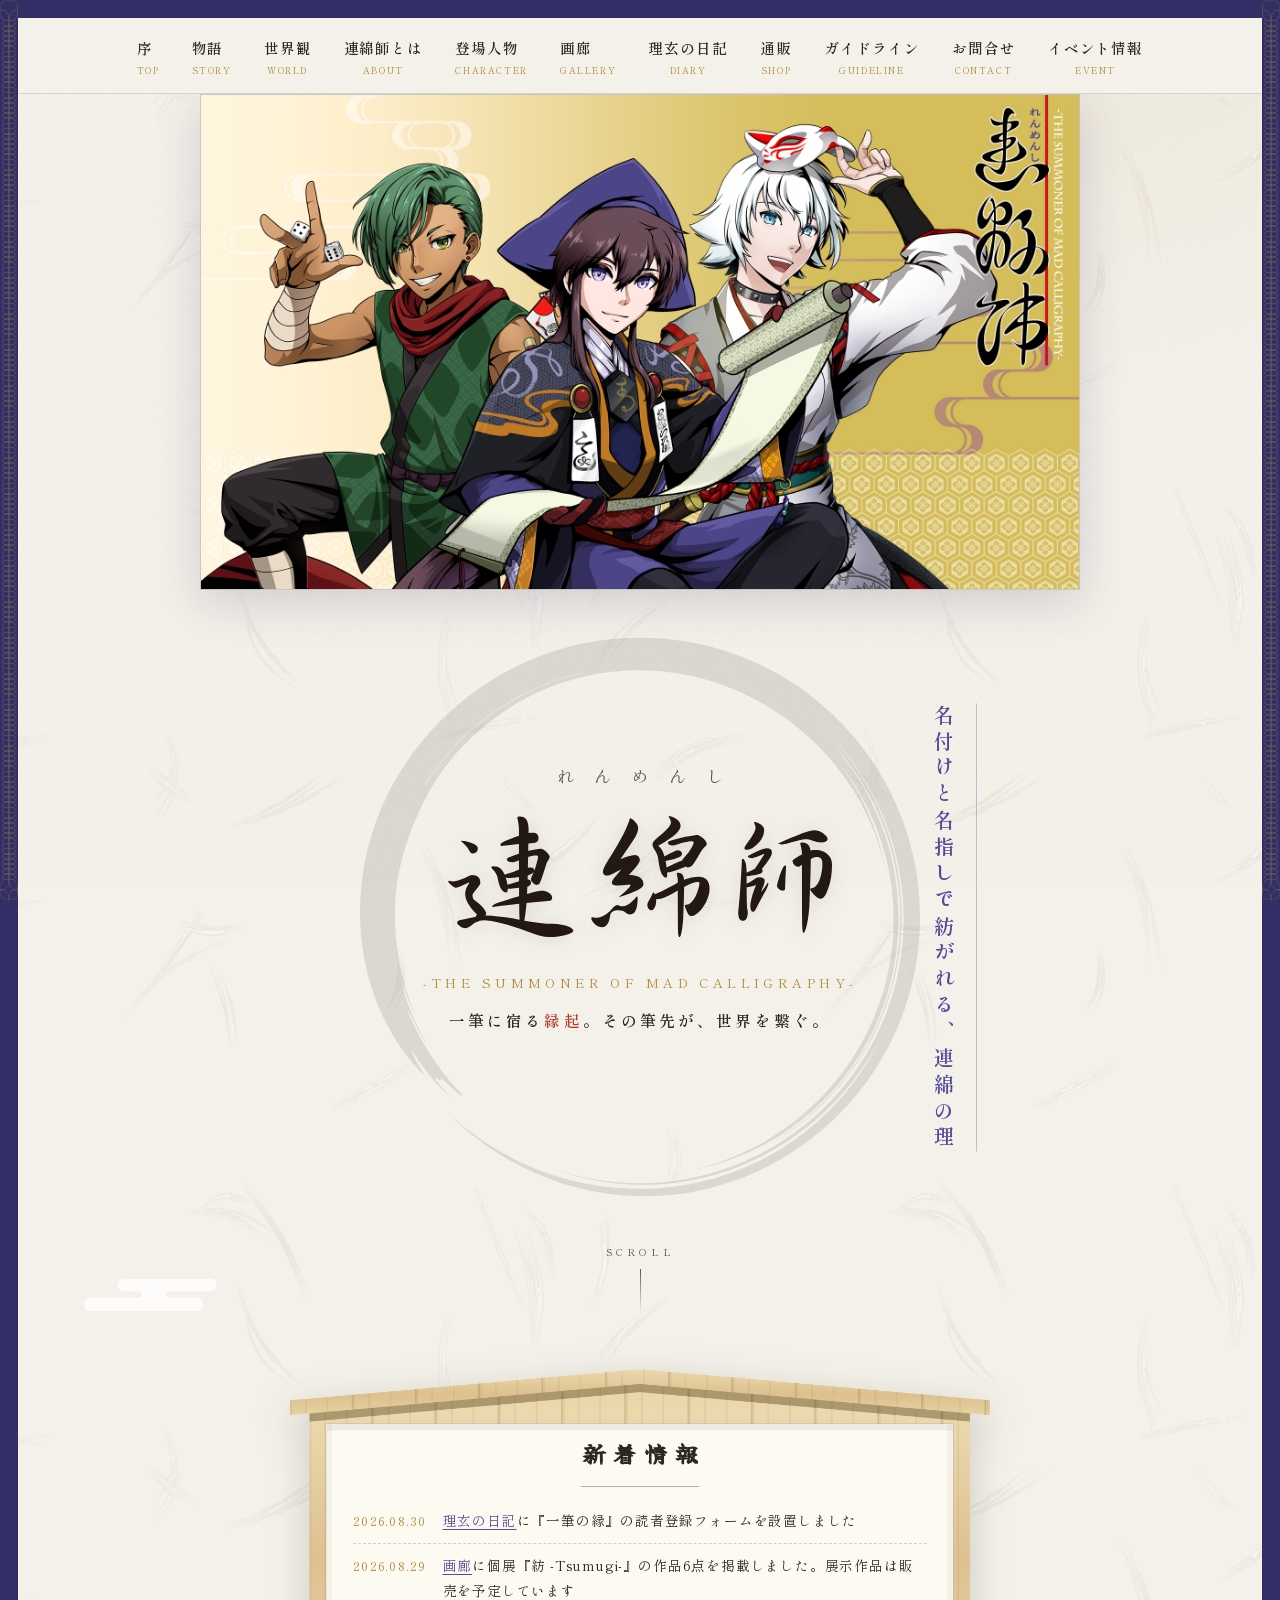
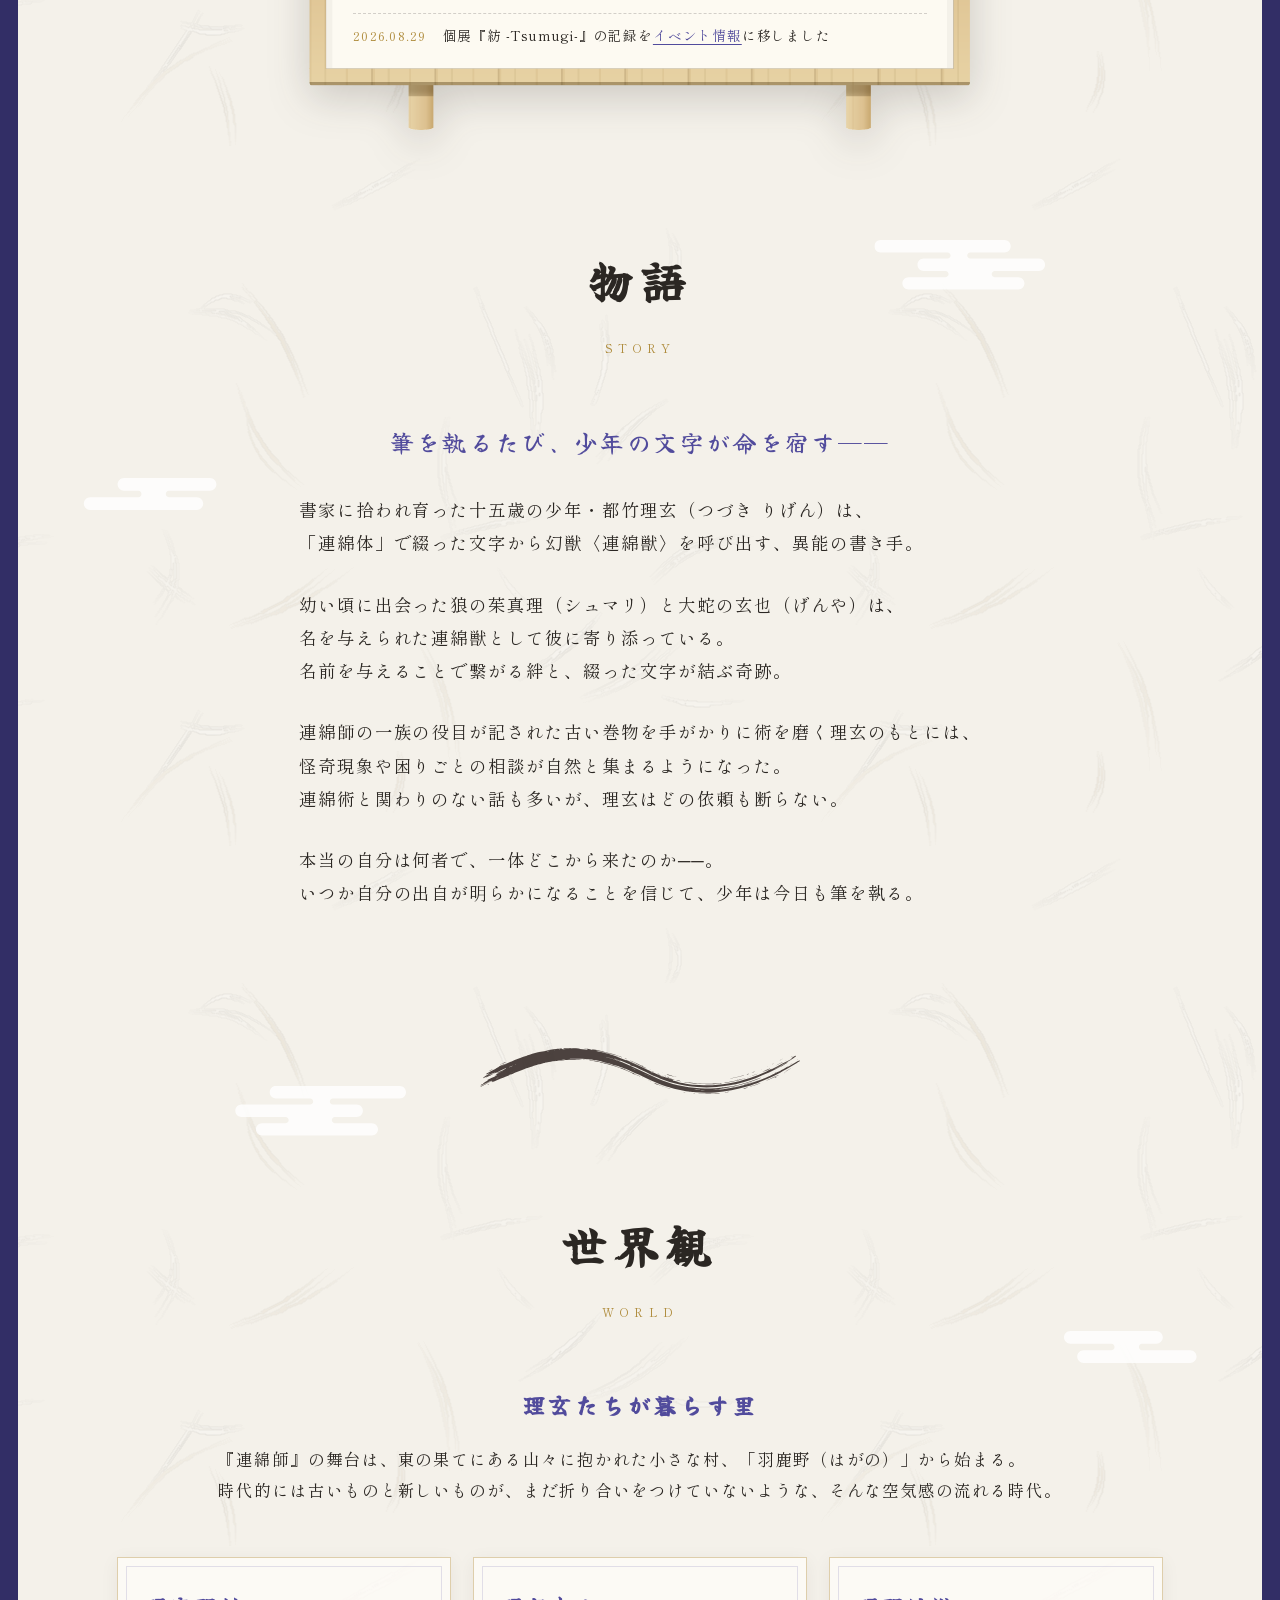
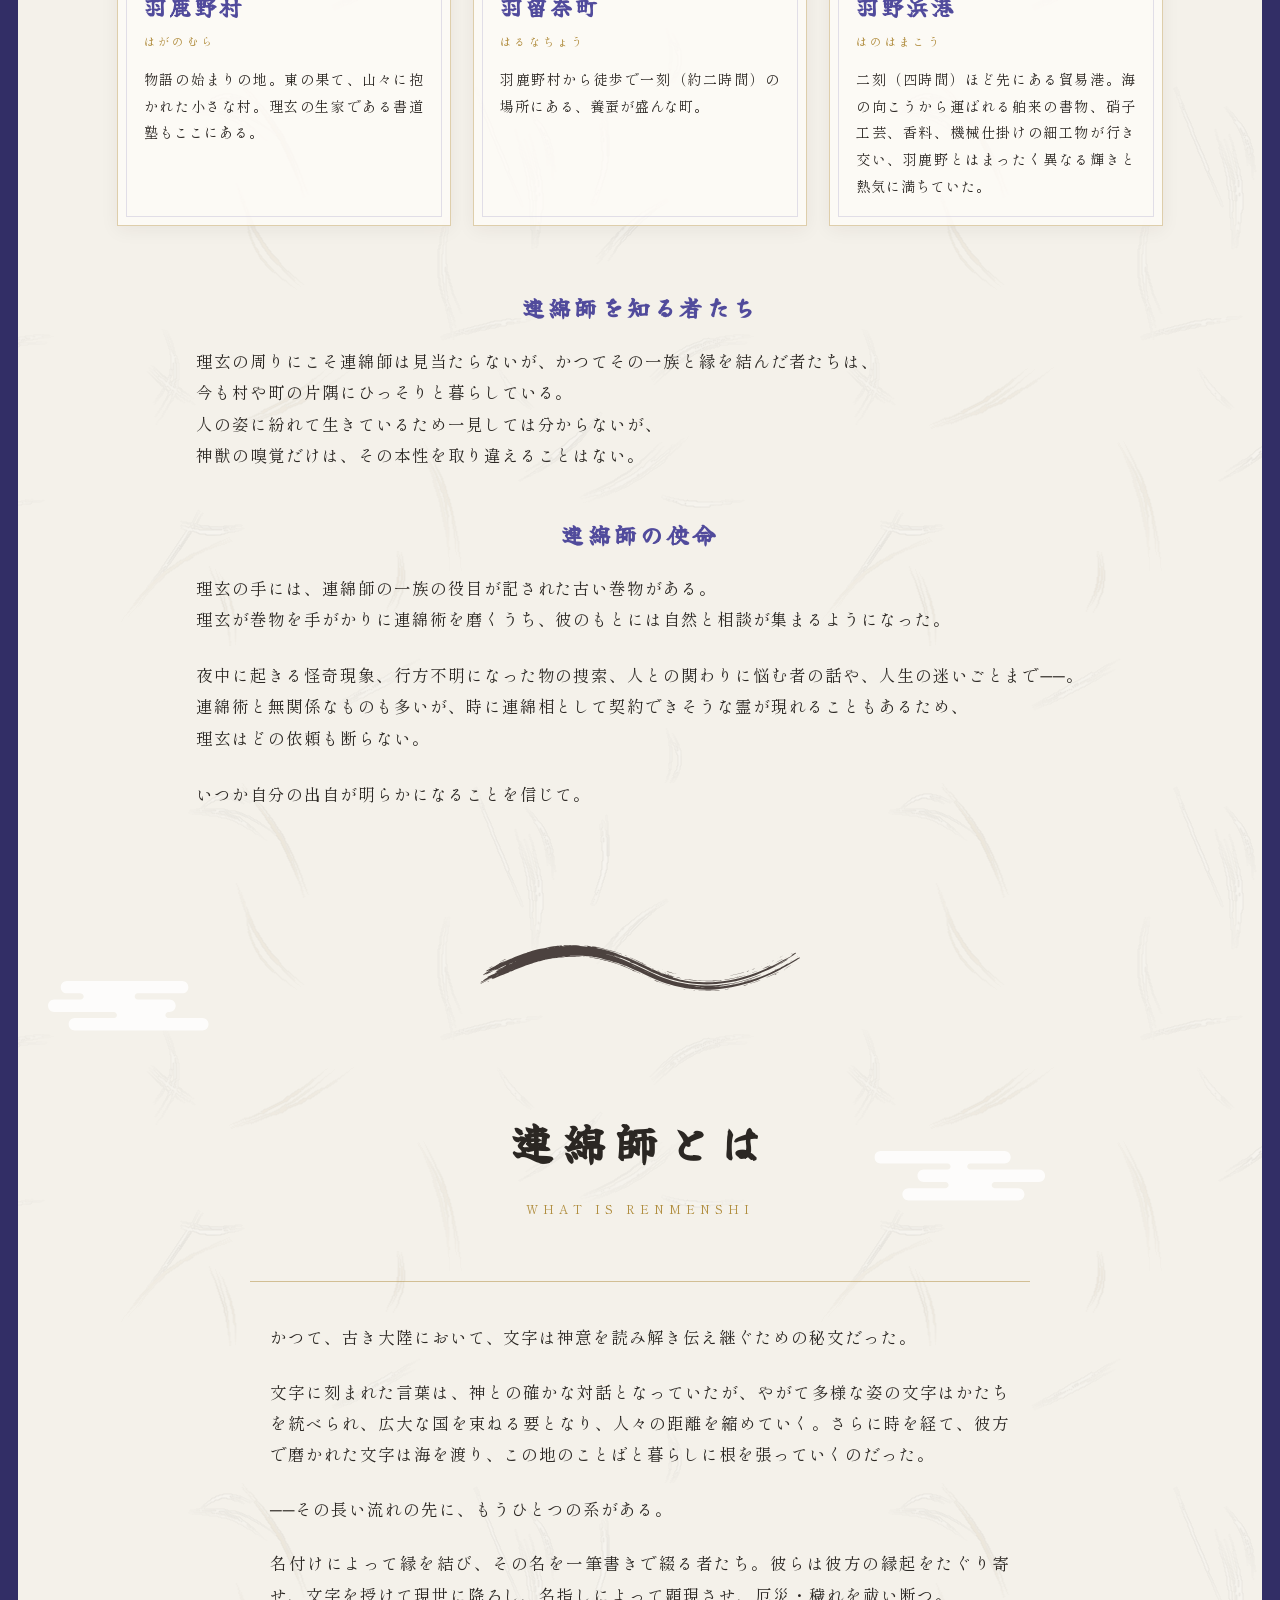
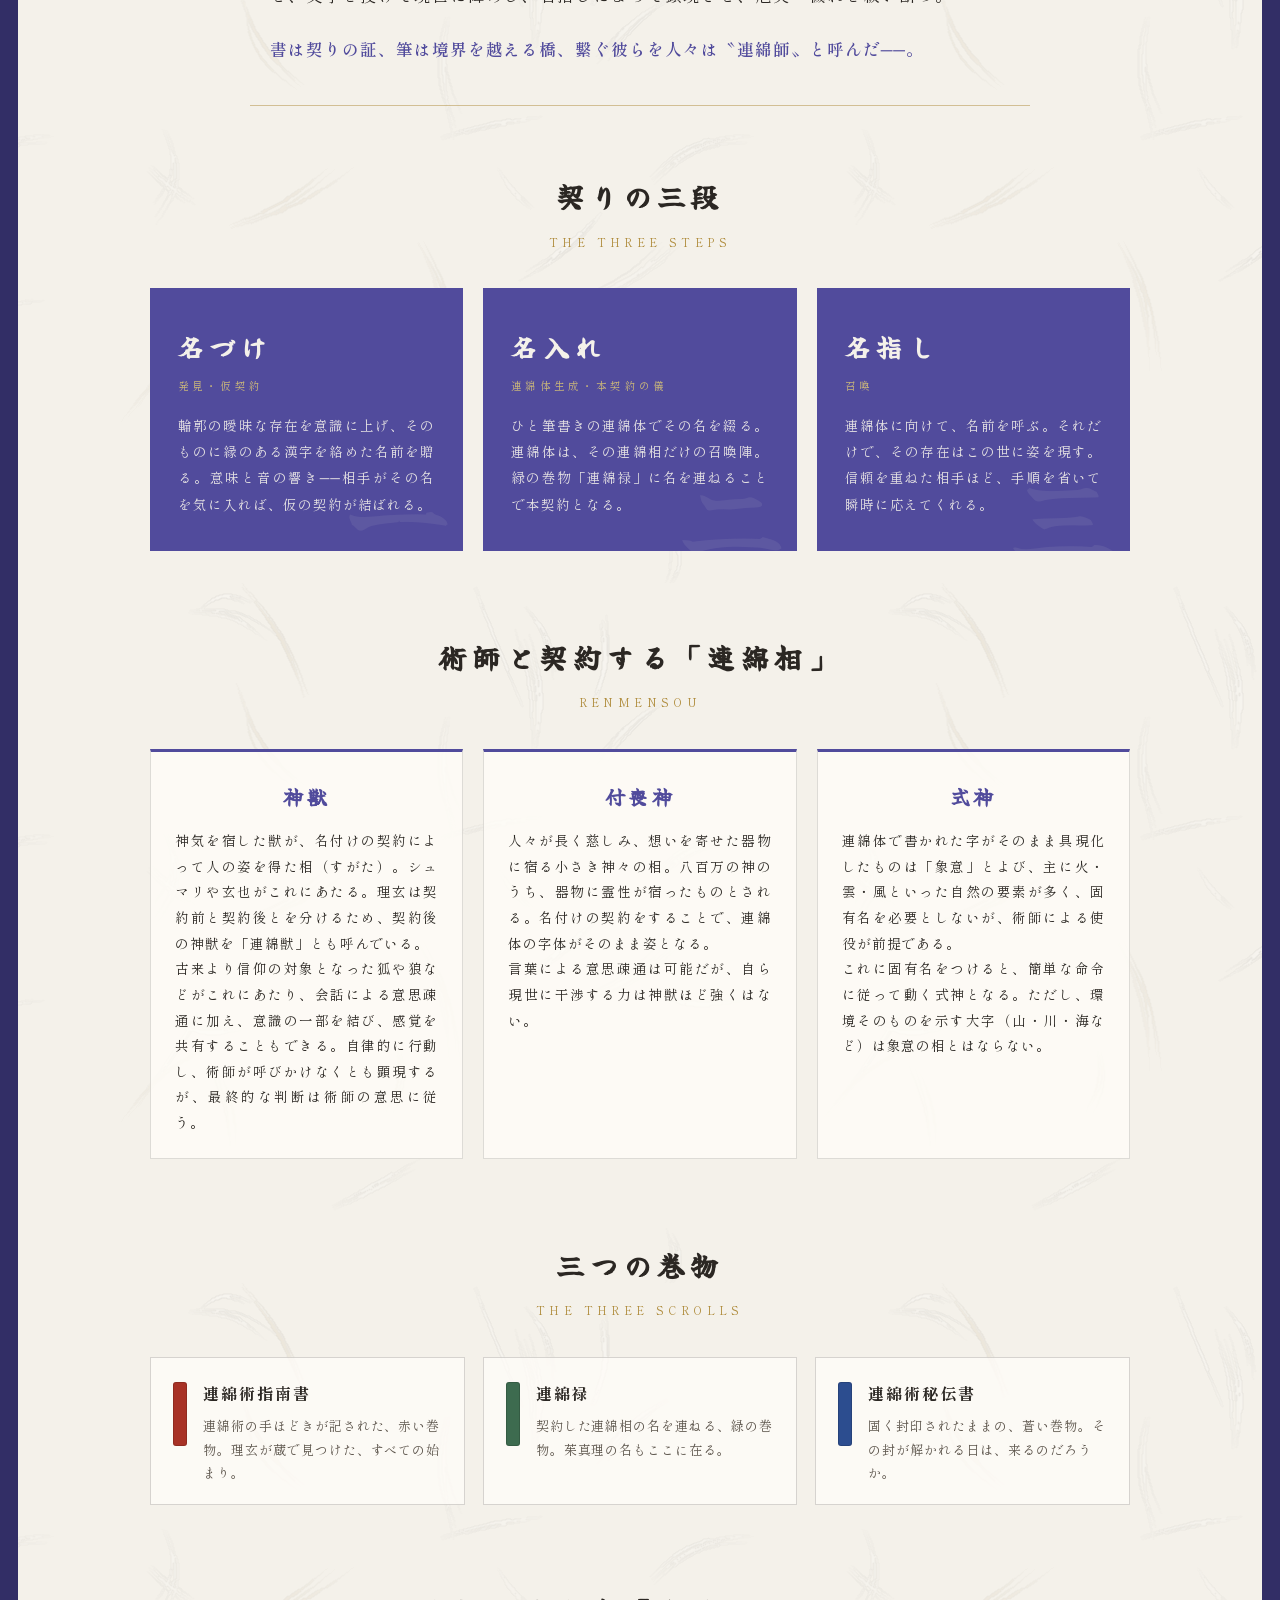
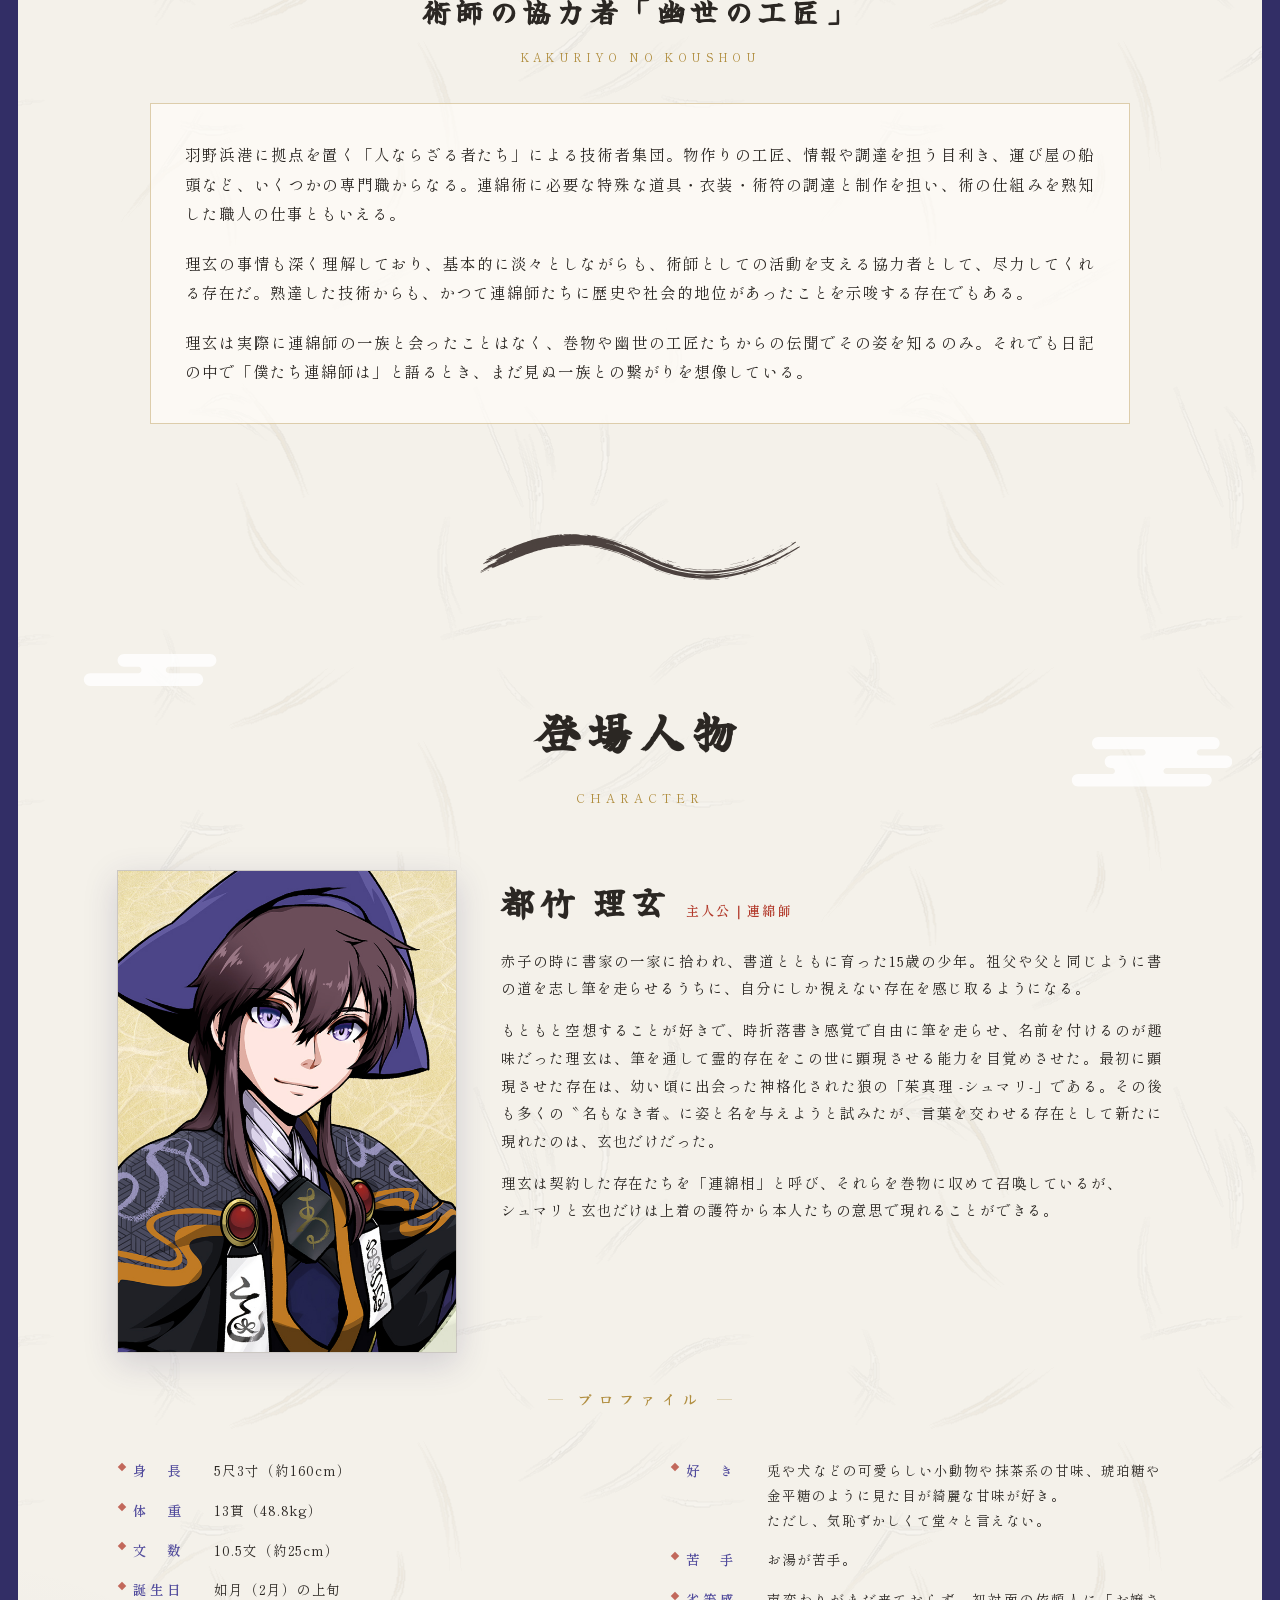
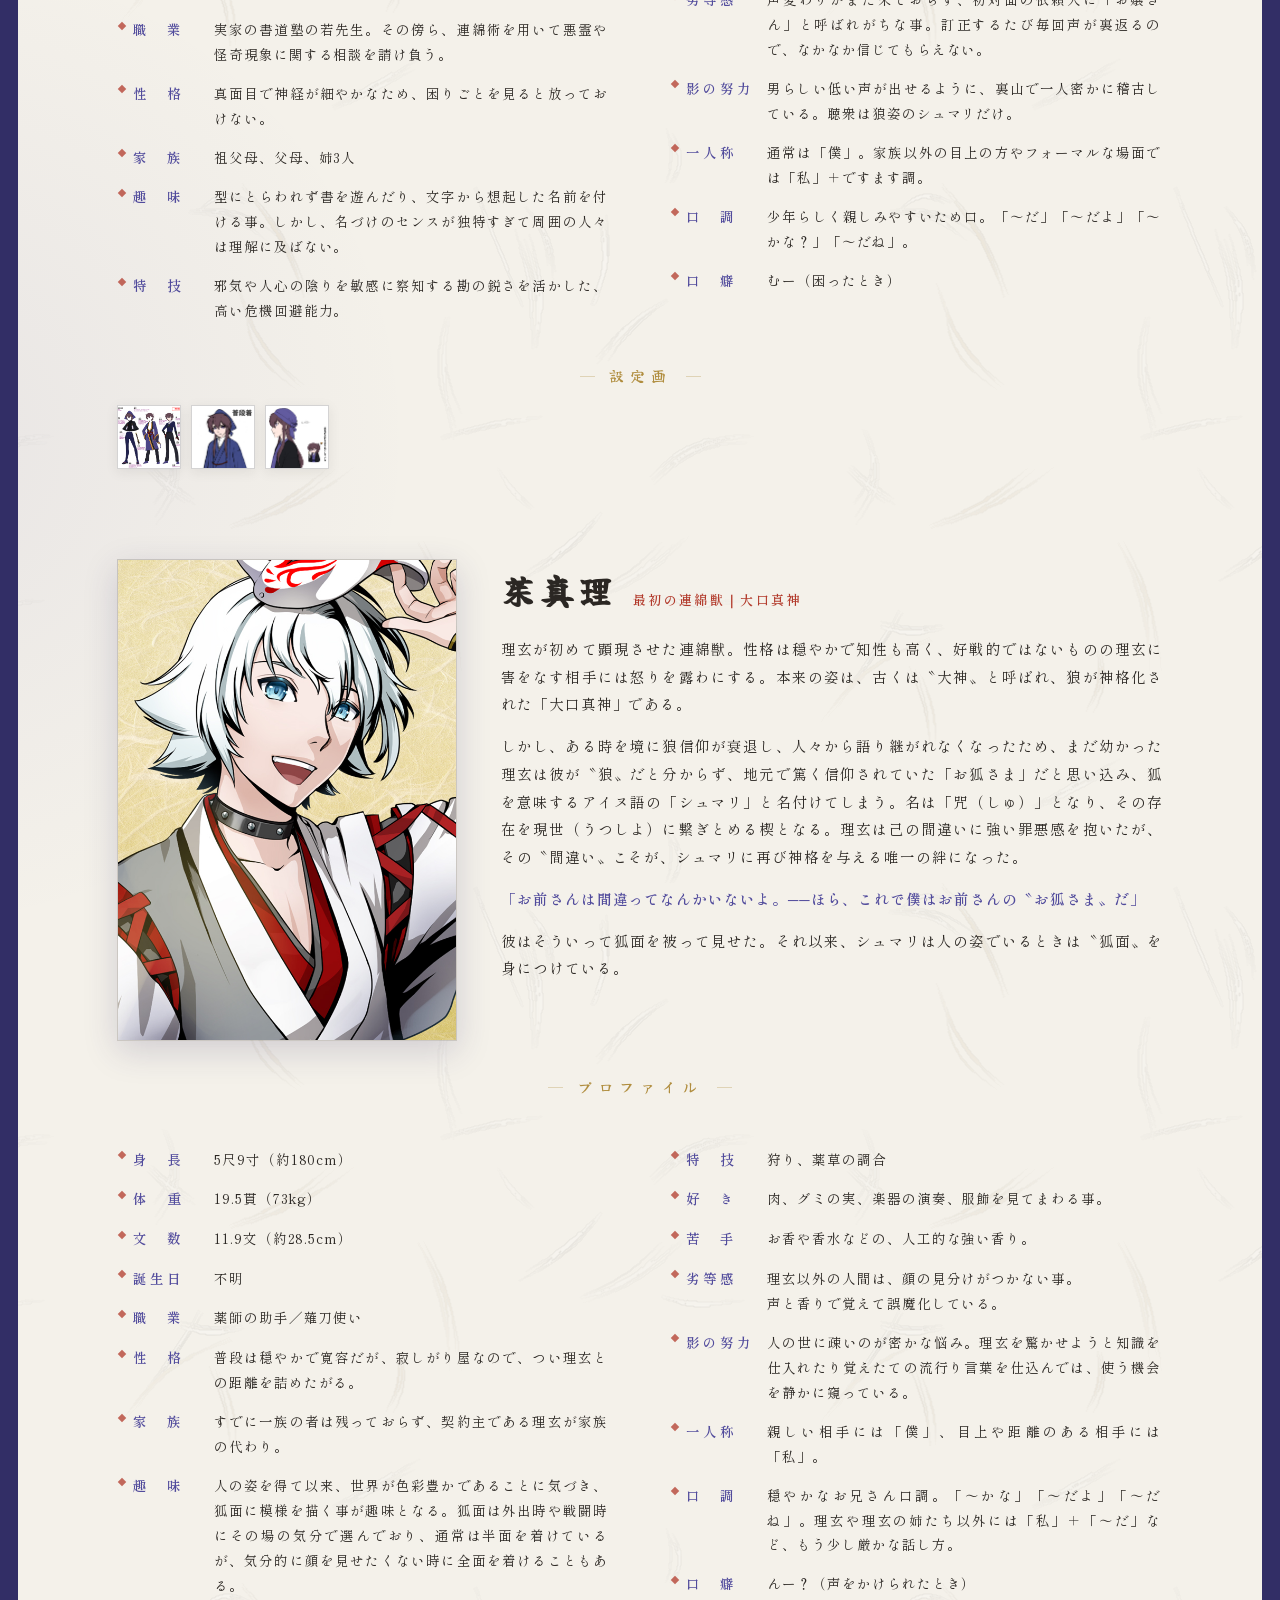
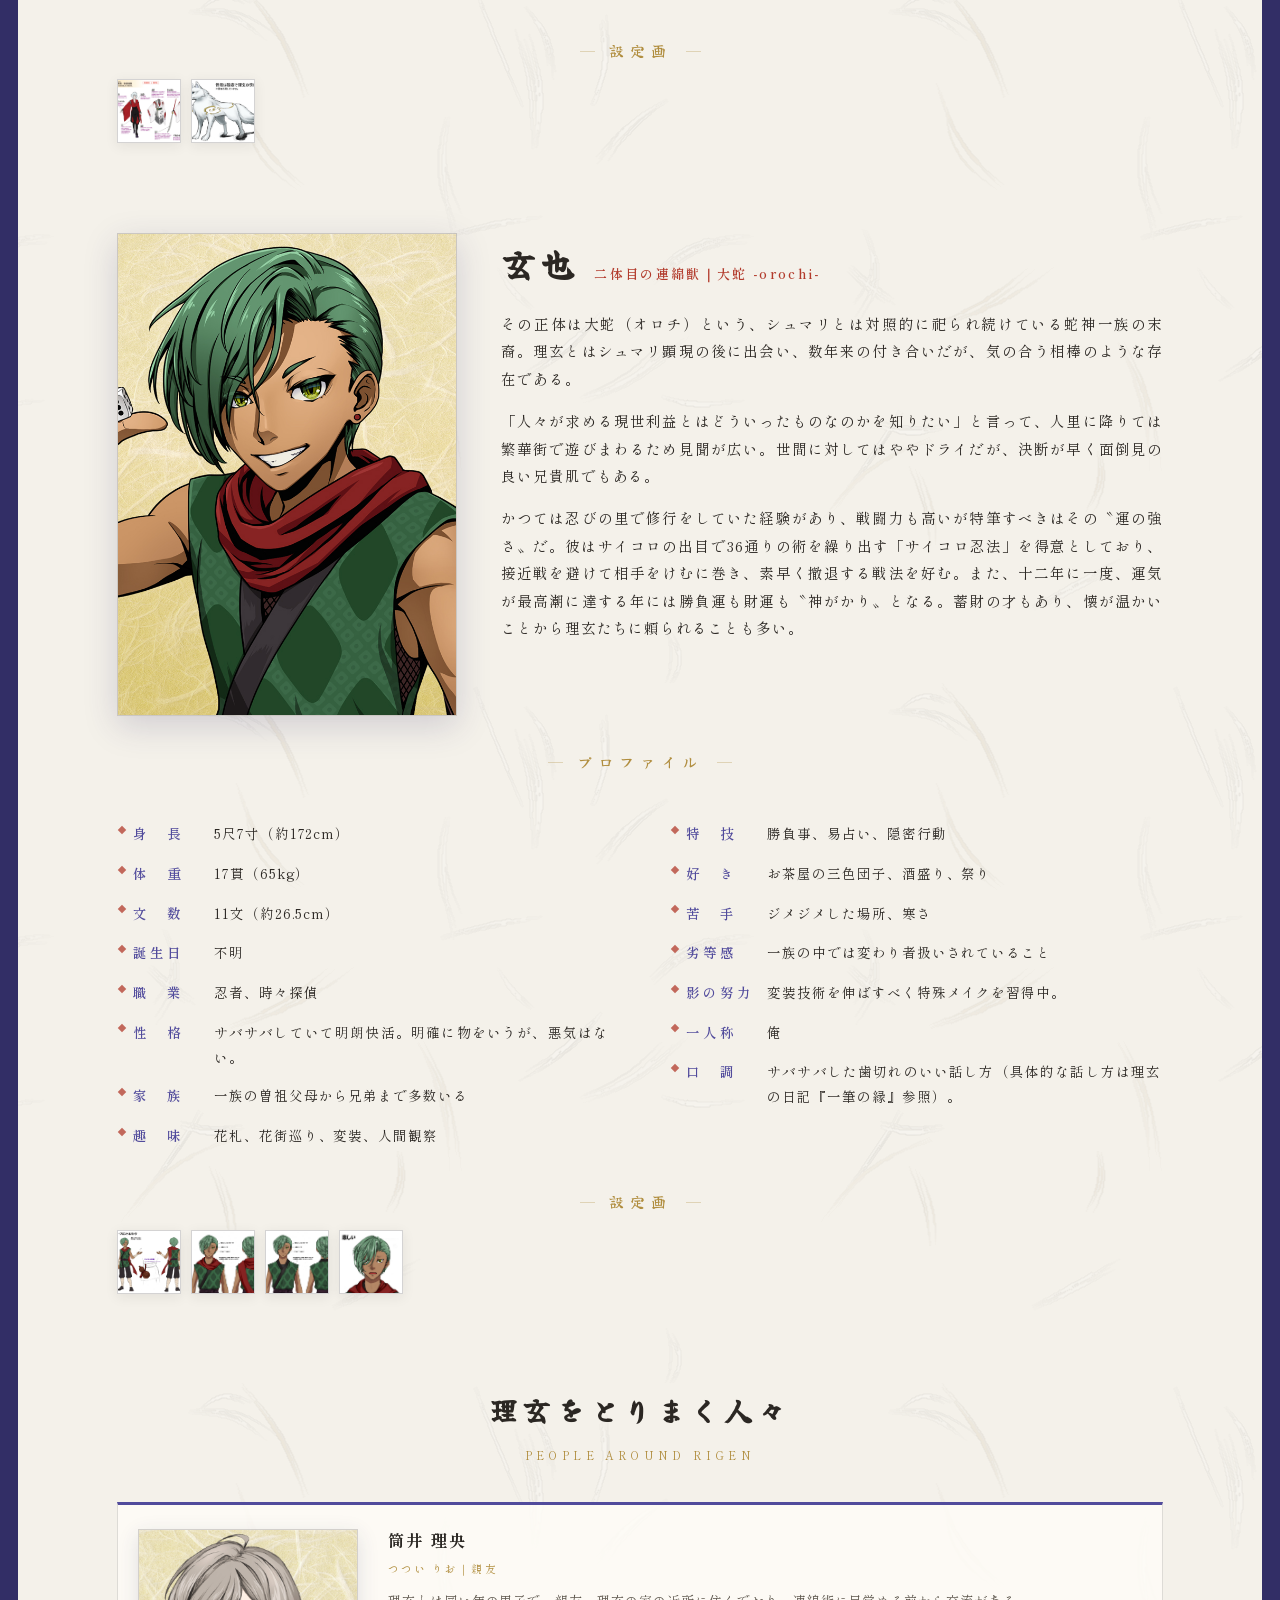
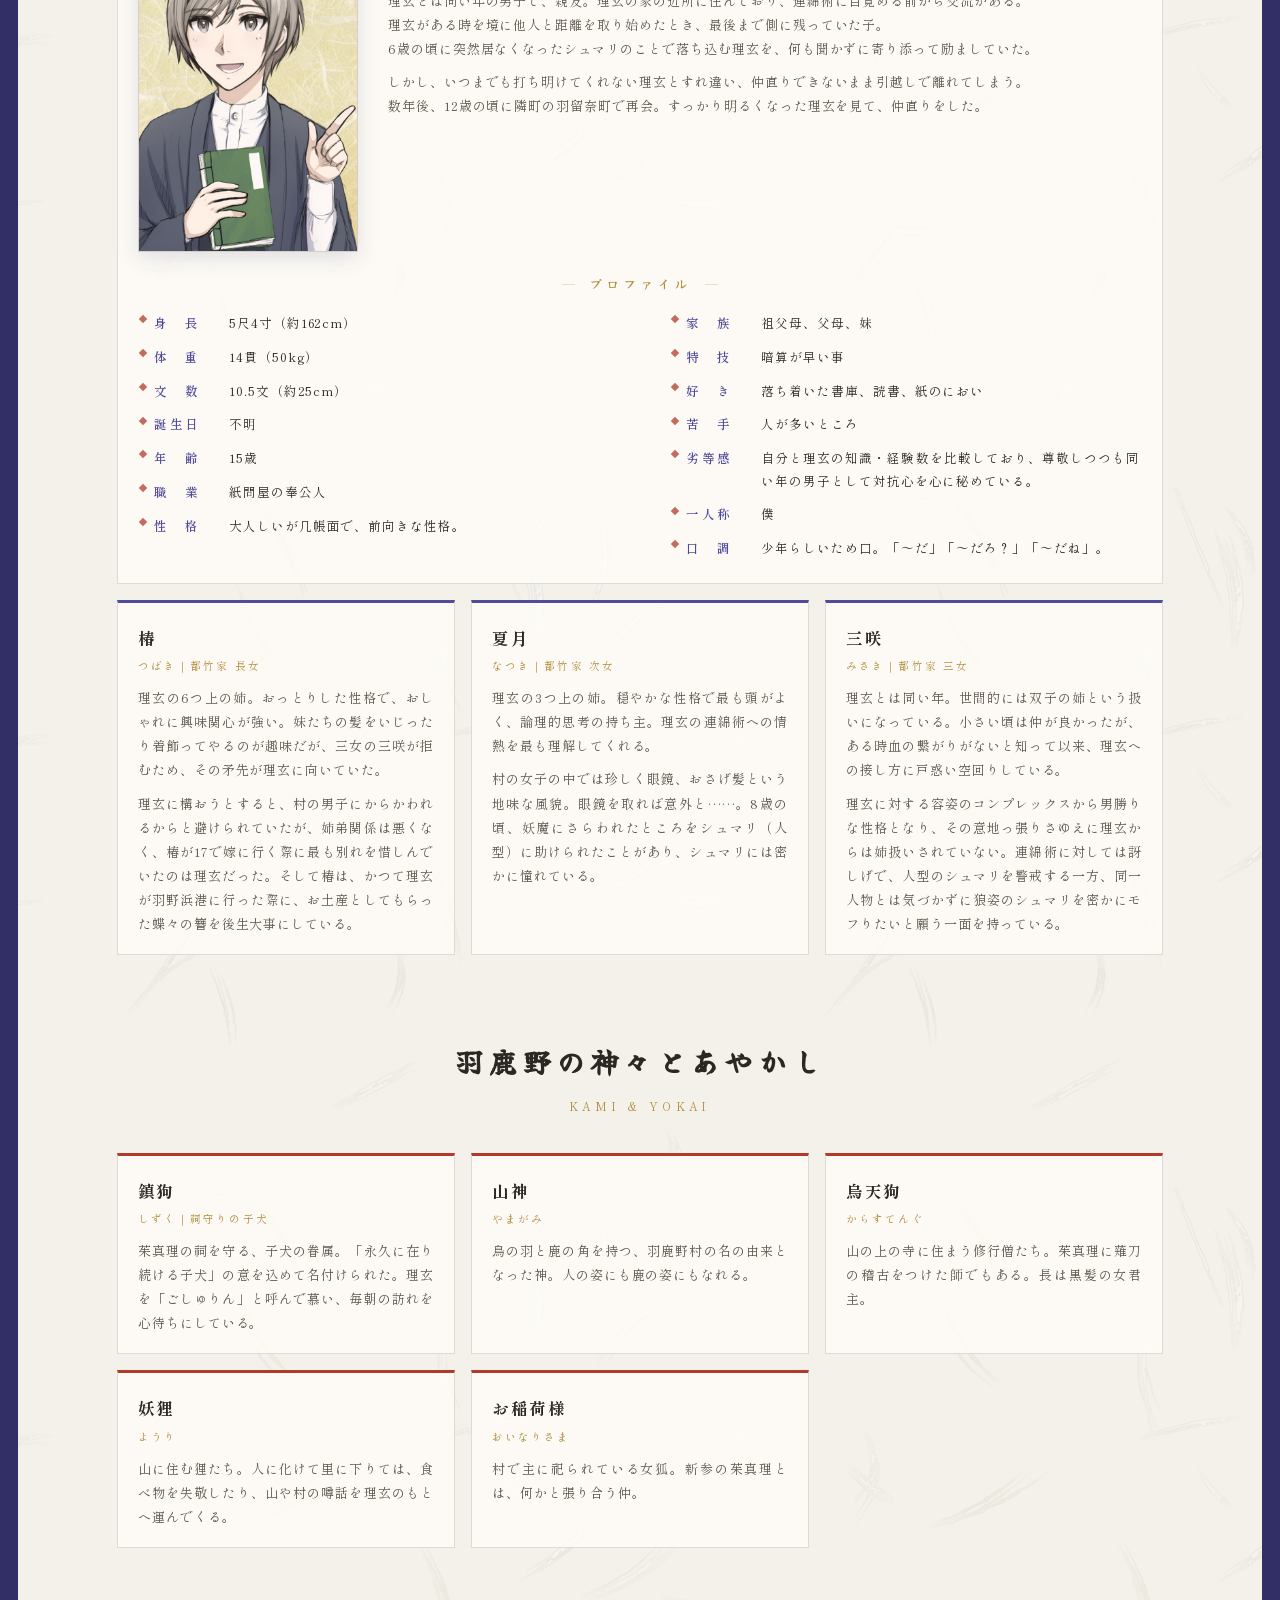
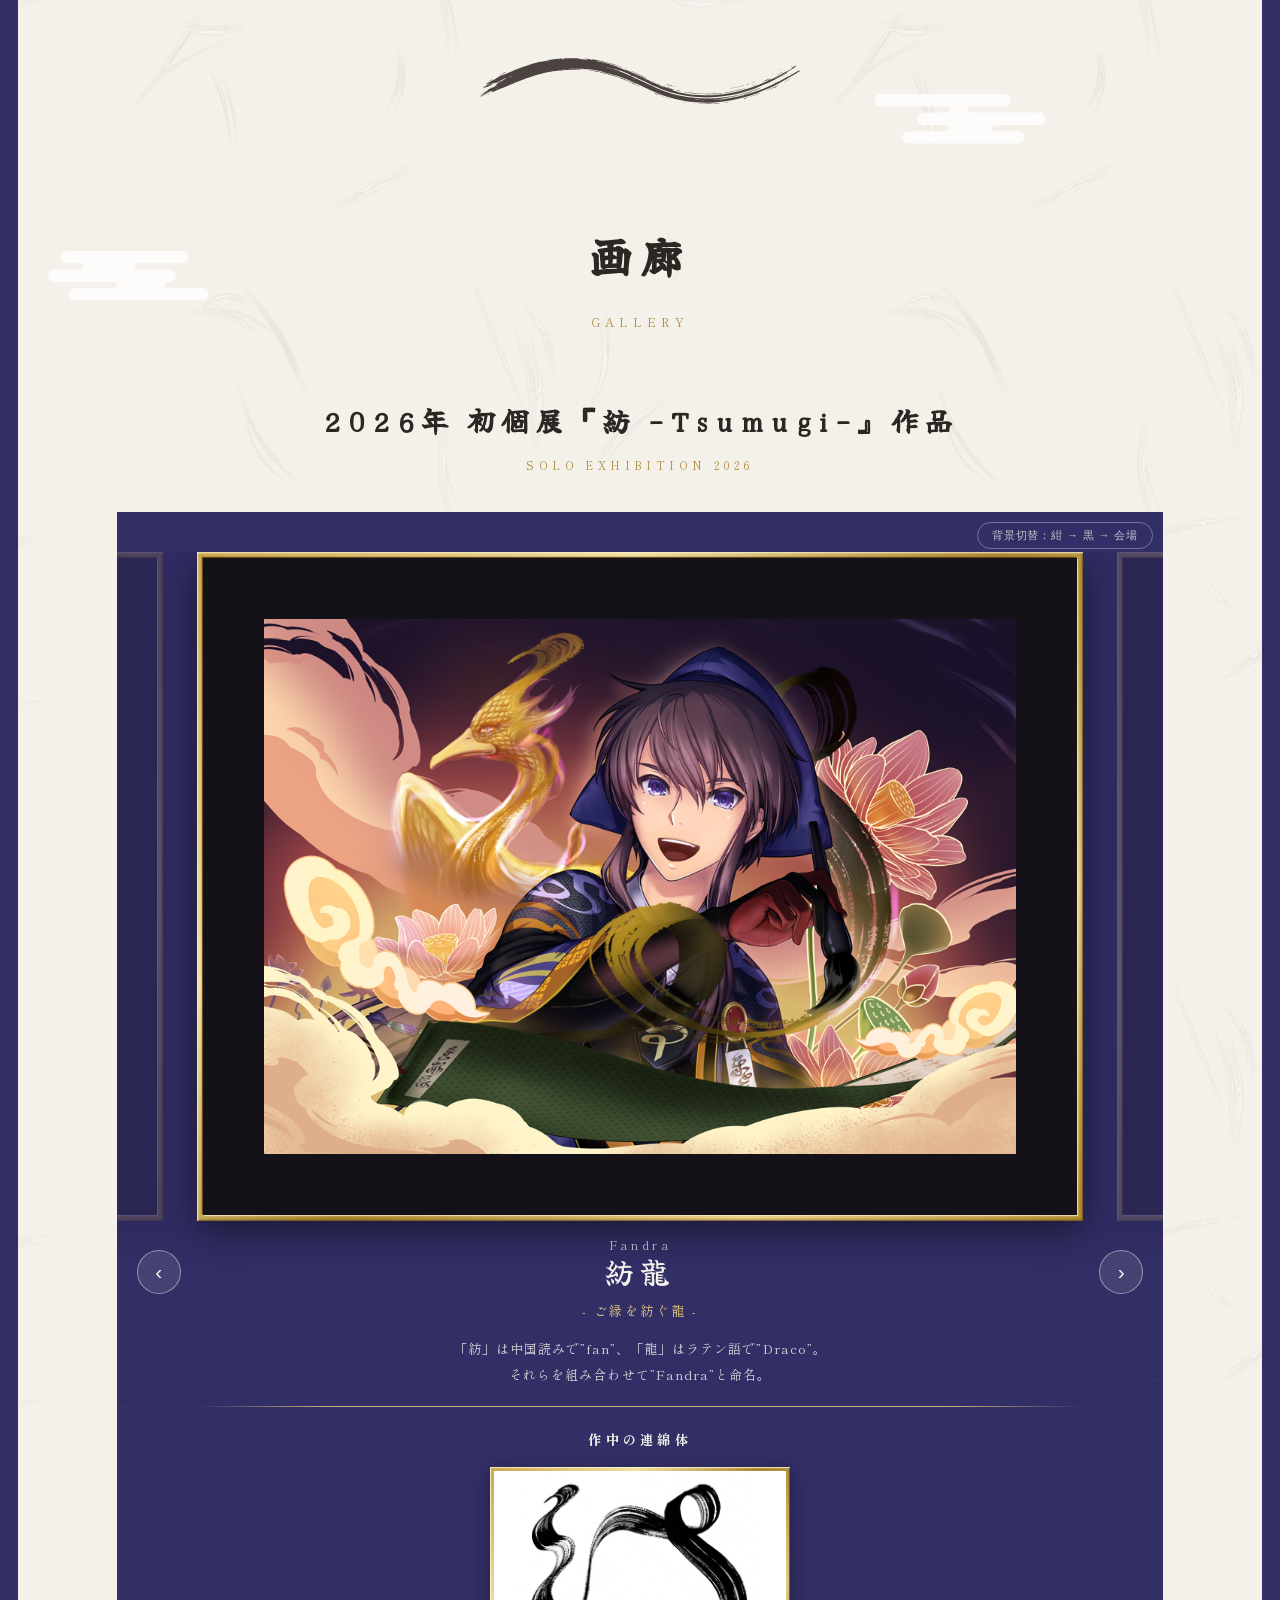
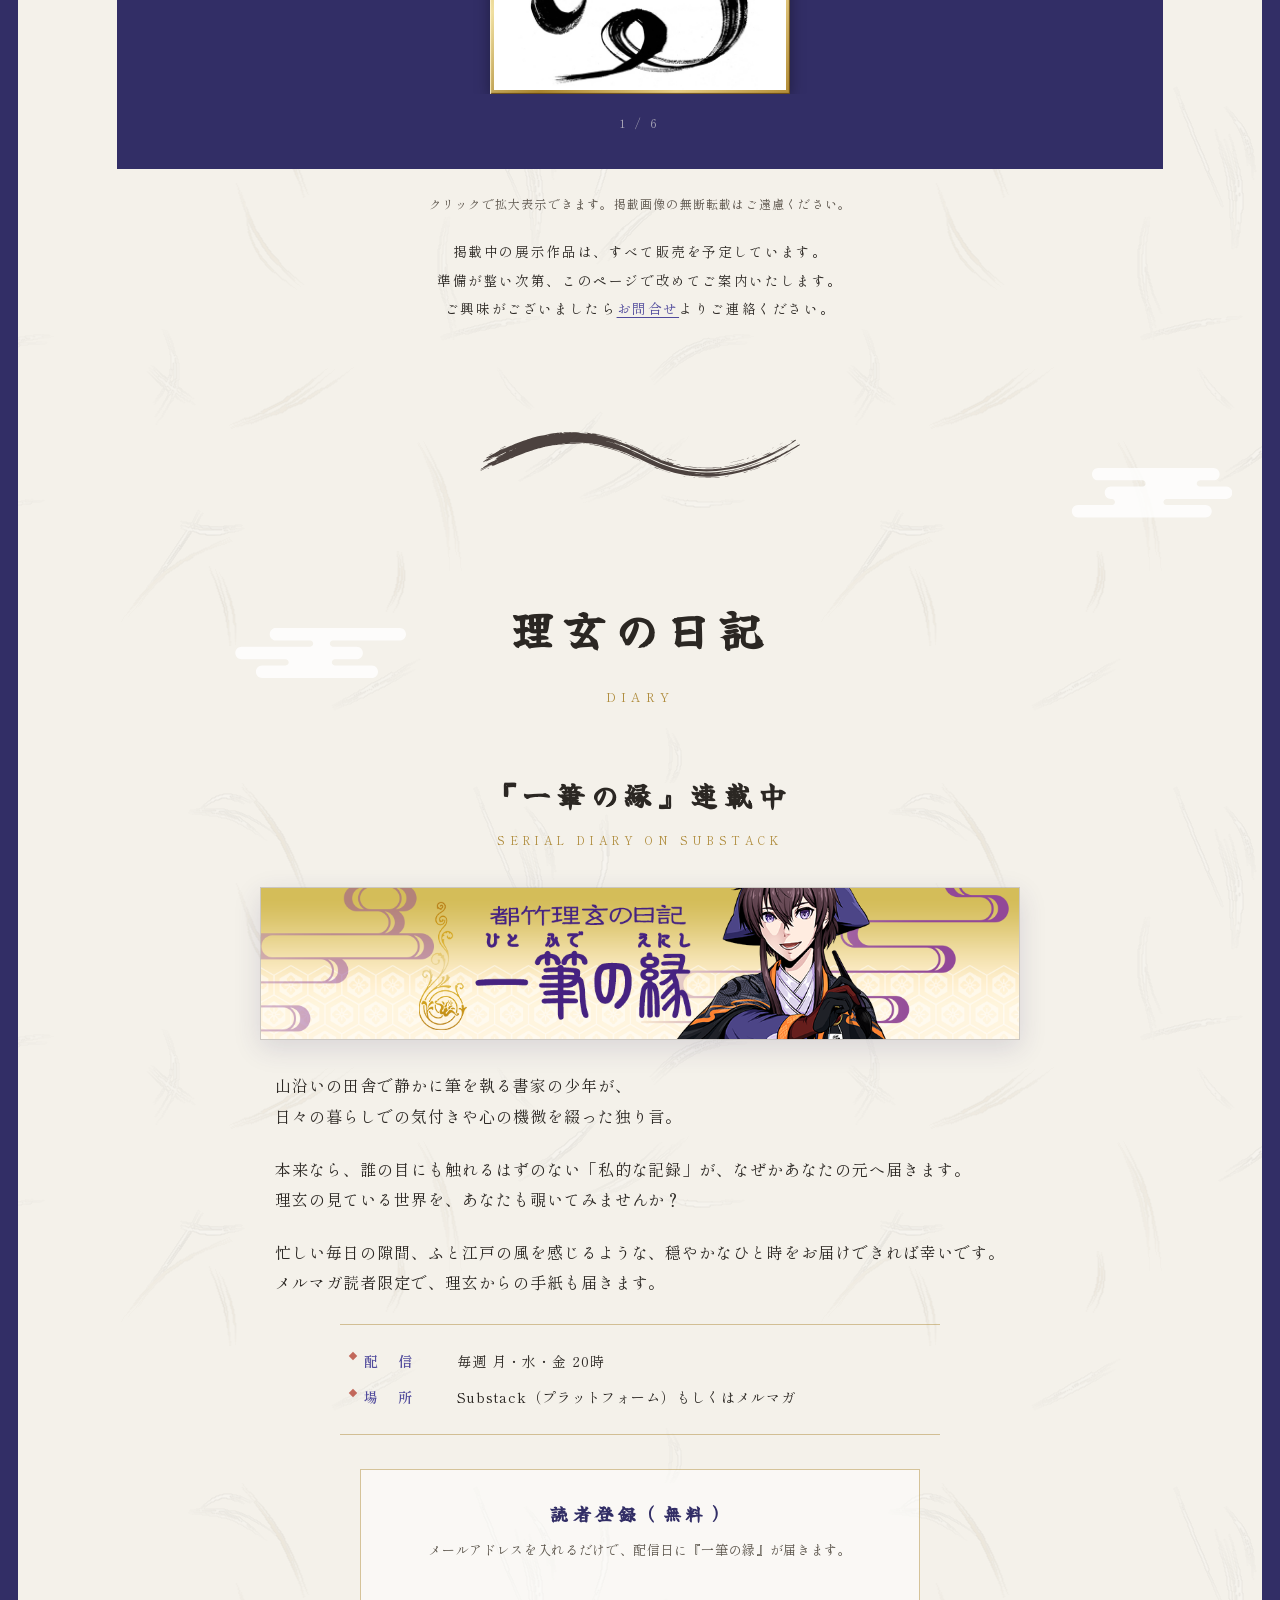
==== index.html @ cf797b58 "お問合せ・申し込みフォームを元のデザインに戻し、送り先をGoogleフォームに変更 埋め込みのGoogleフォームは見た目がサイトから浮くため、自前のフォームから Googleフォームの回答として送る" ====
<!DOCTYPE html>
<html lang="ja">

<head>
  <meta charset="UTF-8">
  <!-- Google Analytics 4 (gtag.js) -->
  <script async src="https://www.googletagmanager.com/gtag/js?id=G-RD4MCSPCQ5"></script>
  <script>
    window.dataLayer = window.dataLayer || [];
    function gtag() { dataLayer.push(arguments); }
    gtag('js', new Date());
    gtag('config', 'G-RD4MCSPCQ5');
  </script>
  <meta name="viewport" content="width=device-width, initial-scale=1.0">
  <title>『連綿師』公式サイト｜書のアート×和風ファンタジー｜kishinoのオリジナル作品</title>
<link rel="icon" href="/favicon.ico" sizes="any"><link rel="icon" type="image/png" sizes="192x192" href="/assets/icon-192.png"><link rel="apple-touch-icon" href="/apple-touch-icon.png">
  <meta name="description"
    content="書のアートと和風ファンタジーが融合したkishinoのオリジナル一次創作『連綿師』公式サイト。一筆書きの連綿体で幻獣を召喚する少年書家と狐面の男子たちが織りなす物語と世界観。キャラクター・連綿術・イラスト・グッズ情報を紹介。">
  <meta name="keywords"
    content="連綿師,和風ファンタジー,一次創作,オリジナル作品,書のアート,連綿体,一筆書き,狐面,狐面 男子,オリジナルキャラクター,オリジナルIP,kishino,イラスト,少年書家,神獣,妖怪,召喚,和風イラスト,個展,浅草橋">
  <!-- AI学習クローラーへの拒否表明（対応クローラーのみ有効） -->
  <meta name="robots" content="noai, noimageai">
  <meta property="og:title" content="『連綿師』公式サイト｜書のアート×和風ファンタジー">
  <meta property="og:description" content="書のアート×和風ファンタジー。一筆書きの連綿体で幻獣を召喚する少年書家と狐面の男子たちが織りなす一次創作の物語。kishino原作のオリジナルIP。">
  <meta property="og:type" content="website">
  <meta property="og:image" content="https://renmenshi.kishino-artworks.com/assets/ogp.jpg">
  <meta property="og:locale" content="ja_JP">
  <meta name="twitter:card" content="summary_large_image">
  <meta name="twitter:title" content="『連綿師』公式サイト｜書のアート×和風ファンタジー">
  <meta name="twitter:description" content="一筆書きの連綿体で幻獣を召喚する少年書家の物語。kishinoによるオリジナル一次創作。">
  <meta name="twitter:image" content="https://renmenshi.kishino-artworks.com/assets/ogp.jpg">
  <link rel="preconnect" href="https://fonts.googleapis.com">
  <link rel="preconnect" href="https://fonts.gstatic.com" crossorigin>
  <link
    href="https://fonts.googleapis.com/css2?family=Shippori+Mincho:wght@400;500;600;700;800&family=Yuji+Syuku&display=swap"
    rel="stylesheet">
  <style>
    /* ============ 基本 ============ */
    /* 行書体タイトル用フォント（衡山毛筆フォント行書）
   gyosho-title.woff2 は「連綿師」＋「縁」の4文字のみを抜き出した軽量版（約3.6KB）。
   他の文字にも使いたい場合は fontTools でサブセットを再生成して文字を追加すること
   （フル版 KouzanGyoushoOTF.otf は6MBあるため、そのまま読ませない）。 */
    @font-face {
      font-family: 'GyoshoTitle';
      src: url('assets/fonts/gyosho-title.woff2') format('woff2'),
        url('assets/fonts/KouzanGyoushoOTF.otf') format('opentype');
      font-display: swap;
    }

    *,
    *::before,
    *::after {
      box-sizing: border-box;
      margin: 0;
      padding: 0
    }

    :root {
      --washi: #f4f1ea;
      /* 生成り（和紙） */
      --washi-deep: #ece7db;
      /* 濃いめの和紙 */
      --sumi: #2b2723;
      /* 墨色 */
      --sumi-usu: #5c554c;
      /* 薄墨 */
      --kon: #514b9c;
      /* 紺菫（差し色） */
      --kon-fukai: #322e66;
      /* 深い紺菫 */
      --shu: #b23a2b;
      /* 朱 */
      --kin: #b08d3e;
      /* 金泥 */
      --frame: 18px;
    }

    html {
      scroll-behavior: smooth
    }

    /* 画像の長押し保存（iOS）・選択を抑止 */
    img {
      -webkit-touch-callout: none;
      -webkit-user-select: none;
      user-select: none;
    }

    body {
      font-family: 'Shippori Mincho', serif;
      color: var(--sumi);
      background: var(--kon-fukai);
      line-height: 1.9;
      letter-spacing: .06em;
    }

    /* ============ 亀甲柄の外枠 ============ */
    .kikko-frame {
      position: fixed;
      inset: 0;
      z-index: 90;
      pointer-events: none;
      border: var(--frame) solid transparent;
      border-image: url("data:image/svg+xml;utf8,<svg xmlns='http://www.w3.org/2000/svg' width='56' height='64' viewBox='0 0 56 64'><rect width='56' height='64' fill='%23322e66'/><g stroke='%23b08d3e' stroke-width='1.6' fill='none' opacity='0.55'><path d='M14 0 L42 0 L56 16 L56 48 L42 64 L14 64 L0 48 L0 16 Z' transform='scale(0.5)'/><path d='M14 0 L42 0 L56 16 L56 48 L42 64 L14 64 L0 48 L0 16 Z' transform='translate(28,0) scale(0.5)'/><path d='M14 0 L42 0 L56 16 L56 48 L42 64 L14 64 L0 48 L0 16 Z' transform='translate(14,16) scale(0.5)'/><path d='M14 0 L42 0 L56 16 L56 48 L42 64 L14 64 L0 48 L0 16 Z' transform='translate(-14,16) scale(0.5)'/><path d='M14 0 L42 0 L56 16 L56 48 L42 64 L14 64 L0 48 L0 16 Z' transform='translate(42,16) scale(0.5)'/><path d='M14 0 L42 0 L56 16 L56 48 L42 64 L14 64 L0 48 L0 16 Z' transform='translate(0,32) scale(0.5)'/><path d='M14 0 L42 0 L56 16 L56 48 L42 64 L14 64 L0 48 L0 16 Z' transform='translate(28,32) scale(0.5)'/><path d='M14 0 L42 0 L56 16 L56 48 L42 64 L14 64 L0 48 L0 16 Z' transform='translate(14,48) scale(0.5)'/><path d='M14 0 L42 0 L56 16 L56 48 L42 64 L14 64 L0 48 L0 16 Z' transform='translate(-14,48) scale(0.5)'/><path d='M14 0 L42 0 L56 16 L56 48 L42 64 L14 64 L0 48 L0 16 Z' transform='translate(42,48) scale(0.5)'/></g></svg>") 28 round;
    }

    .page {
      min-height: 100vh;
      margin: var(--frame);
      overflow-x: clip;
      background:
        /* 大礼紙風の繊維テクスチャ（assets/washi_fiber2.png） */
        url("assets/washi_fiber2.png"),
        radial-gradient(ellipse 1200px 800px at 80% -100px, rgba(176, 141, 62, .10), transparent 60%),
        radial-gradient(ellipse 900px 900px at -100px 40%, rgba(81, 75, 156, .07), transparent 55%),
        var(--washi);
      background-size: 700px 700px, auto, auto;
    }

    /* 和紙の質感 */
    .page::before {
      content: "";
      position: fixed;
      inset: var(--frame);
      z-index: 1;
      pointer-events: none;
      opacity: .5;
      background-image: url("data:image/svg+xml;utf8,<svg xmlns='http://www.w3.org/2000/svg' width='200' height='200'><filter id='n'><feTurbulence type='fractalNoise' baseFrequency='0.9' numOctaves='2'/><feColorMatrix values='0 0 0 0 0.45 0 0 0 0 0.40 0 0 0 0 0.32 0 0 0 0.05 0'/></filter><rect width='200' height='200' filter='url(%23n)'/></svg>");
    }

    main section {
      position: relative;
    }

    /* カスミ柄の装飾（コンテンツ端にさりげなく・常に文字や墨線の背面） */
    .kasumi {
      position: absolute;
      width: clamp(130px, 28vw, 500px);
      opacity: .8;
      pointer-events: none;
      user-select: none;
      z-index: -1;
    }

    .kasumi.flip {
      transform: scaleX(-1);
    }

    /* 円内の無地塗り（スマホのみ表示） */
    .enso-fill {
      display: none;
    }

    main {
      position: relative;
      z-index: 2
    }

    /* ============ ナビ ============ */
    nav {
      position: sticky;
      top: 0;
      z-index: 80;
      display: flex;
      justify-content: center;
      gap: clamp(8px, 2.4vw, 28px);
      padding: 14px 8px 12px;
      background: rgba(244, 241, 234, .98);
      border-bottom: 1px solid rgba(43, 39, 35, .15);
      backdrop-filter: blur(4px);
      flex-wrap: wrap;
    }

    nav a {
      color: var(--sumi);
      text-decoration: none;
      font-size: 14.5px;
      font-weight: 600;
      padding: 2px 2px;
      position: relative;
      white-space: nowrap;
    }

    nav a small {
      display: block;
      font-size: 9px;
      color: var(--kin);
      text-align: center;
      letter-spacing: .18em;
      font-weight: 400
    }

    nav a::after {
      content: "";
      position: absolute;
      left: 50%;
      bottom: -4px;
      width: 0;
      height: 2px;
      background: var(--shu);
      transition: all .3s;
      transform: translateX(-50%);
    }

    nav a:hover::after {
      width: 100%
    }

    /* 個展情報：朱色で強調 */
    nav a.nav-hot {
      color: var(--shu)
    }

    nav a.nav-hot small {
      color: var(--shu);
      opacity: .75
    }

    /* ============ 共通セクション ============ */
    section {
      padding: clamp(60px, 9vw, 110px) clamp(20px, 6vw, 80px);
      max-width: 1200px;
      margin: 0 auto
    }

    .sec-title {
      font-family: 'Yuji Syuku', serif;
      font-size: clamp(30px, 4.5vw, 44px);
      color: var(--sumi);
      text-align: center;
      margin-bottom: 14px;
      letter-spacing: .18em;
    }

    .sec-sub {
      text-align: center;
      color: var(--kin);
      font-size: 12px;
      letter-spacing: .42em;
      margin-bottom: clamp(36px, 5vw, 60px);
      text-transform: uppercase;
    }

    .ink-divider {
      display: block;
      margin: 0 auto;
      width: min(320px, 62%);
      height: auto;
      opacity: .8
    }

    /* 設定画サムネイル */
    .art-thumbs {
      display: grid;
      grid-template-columns: repeat(auto-fill, 64px);
      gap: 10px;
      margin-top: 14px;
      max-width: 640px;
    }

    .art-thumbs figure {
      cursor: zoom-in;
      overflow: hidden;
      border: 1px solid rgba(43, 39, 35, .2);
      background: #fff;
      box-shadow: 0 3px 12px rgba(43, 39, 35, .08);
      position: relative;
    }

    .art-thumbs img {
      width: 100%;
      aspect-ratio: 1/1;
      object-fit: cover;
      display: block;
      transition: transform .4s;
    }

    .art-thumbs figure:hover img {
      transform: scale(1.06);
    }

    .reveal {
      opacity: 0;
      transform: translateY(26px);
      transition: opacity .9s ease, transform .9s ease
    }

    .reveal.on {
      opacity: 1;
      transform: none
    }

    /* ============ 新着情報（木の立て看板・高札風） ============
       kishino作の3分割パーツ（assets/UI_parts/kawaraban_01〜03.png）を積む3スライス方式。
       01=傘＋枠上部 / 02=左右枠＋掲示面（縦に伸縮） / 03=枠下部＋脚 */
    .whatsnew {
      padding-top: 8px;
      padding-bottom: 0;
    }

    .kanban {
      position: relative;
      margin: 0 auto;
      max-width: 700px;
      filter: drop-shadow(0 12px 20px rgba(43, 39, 35, .2));
    }

    .kb-top {
      aspect-ratio: 2544 / 228;
      background: url("assets/UI_parts/kawaraban_01.png") no-repeat center / 100% 100%;
    }

    .kb-mid {
      background: url("assets/UI_parts/kawaraban_02.png") no-repeat center / 100% 100%;
      /* 上下スライスとの継ぎ目対策で1pxずつ重ねる */
      margin: -1px 0;
      padding: 2px 9% 12px;
    }

    .kb-bottom {
      aspect-ratio: 2544 / 222;
      background: url("assets/UI_parts/kawaraban_03.png") no-repeat center / 100% 100%;
    }

    .kanban-title {
      font-family: 'Yuji Syuku', serif;
      font-size: clamp(19px, 3vw, 23px);
      letter-spacing: .34em;
      text-indent: .34em;
      text-align: center;
      color: var(--sumi);
    }

    .kanban-title::after {
      content: '';
      display: block;
      width: 118px;
      height: 1px;
      margin: 10px auto 0;
      background: rgba(43, 39, 35, .35);
    }

    .kanban-list {
      list-style: none;
      margin-top: 12px;
    }

    .kanban-list li {
      display: flex;
      gap: 16px;
      padding: 9px 0;
      border-bottom: 1px dashed rgba(43, 39, 35, .2);
      font-size: 13.5px;
      letter-spacing: .06em;
      line-height: 1.9;
    }

    .kanban-list li:last-child {
      border-bottom: none;
    }

    .kanban-list .wn-date {
      white-space: nowrap;
      color: var(--kin);
      font-size: 12.5px;
      padding-top: 1px;
      letter-spacing: .1em;
    }

    .kanban-list a {
      color: var(--kon);
      text-decoration: underline;
      text-underline-offset: 3px;
    }

    .kanban-list a:hover {
      color: var(--shu);
    }

    @media (max-width: 640px) {
      .kanban-list li {
        flex-direction: column;
        gap: 0;
      }
    }

    /* ============ HERO ============ */
    .hero {
      display: flex;
      flex-direction: column;
      justify-content: center;
      align-items: center;
      text-align: center;
      position: relative;
      overflow: hidden;
      padding: 0px 20px 48px;
    }

    /* タイトル一式を包むラッパー：円と縦書きはこの箱を基準に配置される */
    .hero-inner {
      position: relative;
      width: fit-content;
      margin: clamp(40px, 7vw, 80px) auto 0;
      padding: 90px 30px 150px;
      display: flex;
      flex-direction: column;
      align-items: center;
    }

    .hero .enso {
      position: absolute;
      width: min(560px, 92vw);
      aspect-ratio: 1/1;
      top: 48%;
      left: 50%;
      transform: translate(-50%, -50%);
      opacity: .10;
      pointer-events: none;
    }

    .hero-title {
      margin: 0;
      line-height: 0;
    }

    .hero-title img {
      width: min(400px, 70vw);
      display: block;
      margin: 6px 0 10px;
      filter: drop-shadow(0 2px 10px rgba(43, 39, 35, .12));
    }

    .hero-ruby {
      font-size: clamp(13px, 1.8vw, 17px);
      letter-spacing: 1.2em;
      color: var(--sumi-usu);
      margin-bottom: 10px;
      padding-left: 1.2em
    }

    .hero-en {
      font-size: clamp(10px, 1.4vw, 13px);
      letter-spacing: .34em;
      color: var(--kin);
      margin-top: 16px
    }

    .hero-tagline {
      writing-mode: vertical-rl;
      font-size: clamp(16px, 2vw, 20px);
      color: var(--kon);
      font-weight: 600;
      letter-spacing: .32em;
      position: absolute;
      right: calc(-1 * clamp(50px, 7vw, 110px));
      top: 50%;
      transform: translateY(-50%);
      border-right: 1px solid rgba(81, 75, 156, .32);
      padding-right: 14px;
      white-space: nowrap;
    }

    .hero-catch {
      margin-top: 10px;
      font-size: clamp(13px, 1.7vw, 15.5px);
      color: var(--sumi);
      font-weight: 600;
      letter-spacing: .2em;
    }

    .hero-catch .shu {
      color: var(--shu)
    }

    /* ファーストビューのメインビジュアル */
    .hero-visual {
      margin: 0 auto;
      width: 100%;
      max-width: 880px;
      border: 1px solid rgba(43, 39, 35, .2);
      box-shadow: 0 12px 44px rgba(50, 46, 102, .18);
      overflow: hidden;
    }

    .hero-visual img {
      width: 100%;
      display: block;
    }

    .hero-scroll {
      position: static;
      margin-top: 56px;
      font-size: 10px;
      letter-spacing: .4em;
      color: var(--sumi-usu);
    }

    .hero-scroll::after {
      content: "";
      display: block;
      width: 1px;
      height: 44px;
      margin: 8px auto 0;
      background: linear-gradient(var(--sumi-usu), transparent);
      animation: drip 2s infinite;
    }

    @keyframes drip {
      0% {
        transform: scaleY(0);
        transform-origin: top
      }

      50% {
        transform: scaleY(1);
        transform-origin: top
      }

      51% {
        transform-origin: bottom
      }

      100% {
        transform: scaleY(0);
        transform-origin: bottom
      }
    }

    /* ============ 物語 ============ */
    .story-lead {
      max-width: 760px;
      width: fit-content;
      margin: 0 auto;
      font-size: clamp(15px, 1.8vw, 17.5px);
      text-align: left;
    }

    .story-lead p {
      margin-bottom: 1.6em
    }

    .story-lead .first-line {
      font-family: 'Yuji Syuku', serif;
      font-size: 1.35em;
      color: var(--kon);
      display: block;
      text-align: center;
      margin-bottom: 1.2em;
      letter-spacing: .1em
    }

    /* ============ 世界 ============ */
    .world-lead {
      max-width: 900px;
      width: fit-content;
      margin: 0 auto clamp(36px, 5vw, 50px);
      font-size: clamp(14.5px, 1.7vw, 16.5px);
      text-align: left
    }

    .world-lead p {
      margin-bottom: 1.5em
    }

    .world-lead h3 {
      font-family: 'Yuji Syuku', serif;
      font-size: clamp(19px, 2.4vw, 23px);
      color: var(--kon);
      letter-spacing: .14em;
      margin: 1.8em 0 .7em;
      text-align: center
    }

    .world-grid {
      display: grid;
      grid-template-columns: repeat(auto-fit, minmax(250px, 1fr));
      gap: 22px;
      margin-top: 10px
    }

    .world-card {
      background: rgba(255, 253, 248, .75);
      border: 1px solid rgba(176, 141, 62, .4);
      padding: 28px 26px 26px;
      position: relative;
      box-shadow: 0 4px 18px rgba(43, 39, 35, .06);
    }

    .world-card::before {
      content: "";
      position: absolute;
      top: 8px;
      left: 8px;
      right: 8px;
      bottom: 8px;
      border: 1px solid rgba(81, 75, 156, .16);
      pointer-events: none;
    }

    .world-card h3 {
      font-family: 'Yuji Syuku', serif;
      font-size: 22px;
      color: var(--kon);
      margin-bottom: 4px;
      letter-spacing: .14em;
    }

    .world-card .yomi {
      font-size: 11px;
      color: var(--kin);
      letter-spacing: .3em;
      margin-bottom: 14px
    }

    .world-card p {
      font-size: 14px;
      color: var(--sumi);
      text-align: justify
    }

    /* ============ 連綿師とは ============ */
    .jutsu-wrap {
      max-width: 980px;
      margin: 0 auto
    }

    .lore {
      max-width: 780px;
      margin: 0 auto clamp(44px, 6vw, 64px);
      font-size: clamp(14.5px, 1.7vw, 16.5px);
      text-align: justify;
      border-top: 1px solid rgba(176, 141, 62, .5);
      border-bottom: 1px solid rgba(176, 141, 62, .5);
      padding: clamp(28px, 4vw, 40px) clamp(4px, 2vw, 20px);
    }

    .lore p {
      margin-bottom: 1.4em
    }

    .lore p:last-child {
      margin-bottom: 0
    }

    .lore .close {
      font-weight: 600;
      color: var(--kon)
    }

    .jutsu-steps {
      display: grid;
      grid-template-columns: repeat(auto-fit, minmax(240px, 1fr));
      gap: 20px
    }

    .jutsu-step {
      background: var(--kon);
      color: var(--washi);
      padding: 34px 28px;
      position: relative;
      overflow: hidden;
    }

    .jutsu-step::after {
      content: attr(data-num);
      position: absolute;
      right: 10px;
      bottom: -18px;
      font-family: 'Yuji Syuku', serif;
      font-size: 110px;
      color: rgba(244, 241, 234, .08);
      line-height: 1;
    }

    .jutsu-step h3 {
      font-family: 'Yuji Syuku', serif;
      font-size: 26px;
      letter-spacing: .2em;
      margin-bottom: 4px;
    }

    .jutsu-step .yomi {
      font-size: 10.5px;
      color: #cbb87a;
      letter-spacing: .3em;
      margin-bottom: 16px
    }

    .jutsu-step p {
      font-size: 13.5px;
      line-height: 1.95;
      text-align: justify;
      color: rgba(244, 241, 234, .92)
    }

    .sub-title {
      font-family: 'Yuji Syuku', serif;
      font-size: clamp(22px, 3vw, 28px);
      text-align: center;
      margin: clamp(50px, 7vw, 80px) 0 8px;
      letter-spacing: .2em;
      color: var(--sumi);
    }

    .sub-sub {
      text-align: center;
      color: var(--kin);
      font-size: 11px;
      letter-spacing: .4em;
      margin-bottom: 36px
    }

    .aspect-grid {
      display: grid;
      grid-template-columns: repeat(auto-fit, minmax(250px, 1fr));
      gap: 20px
    }

    .aspect-card {
      background: rgba(255, 253, 248, .8);
      border: 1px solid rgba(43, 39, 35, .15);
      border-top: 3px solid var(--kon);
      padding: 26px 24px 22px;
    }

    .aspect-card h4 {
      font-family: 'Yuji Syuku', serif;
      font-size: 20px;
      letter-spacing: .16em;
      color: var(--kon);
      margin-bottom: 12px;
      text-align: center
    }

    .aspect-card p {
      font-size: 13.5px;
      color: var(--sumi);
      line-height: 1.9;
      text-align: justify
    }

    .scrolls {
      display: grid;
      grid-template-columns: repeat(auto-fit, minmax(220px, 1fr));
      gap: 18px;
      margin-top: 20px
    }

    .scroll-card {
      display: flex;
      gap: 16px;
      align-items: flex-start;
      background: rgba(255, 253, 248, .75);
      border: 1px solid rgba(43, 39, 35, .18);
      padding: 20px 22px;
    }

    .scroll-card .tab {
      flex: none;
      width: 14px;
      height: 64px;
      border-radius: 3px;
      margin-top: 4px;
      box-shadow: inset 0 0 0 1px rgba(0, 0, 0, .15);
    }

    .scroll-card h4 {
      font-size: 16px;
      margin-bottom: 6px;
      letter-spacing: .12em
    }

    .scroll-card p {
      font-size: 13px;
      color: var(--sumi-usu);
      line-height: 1.8
    }

    .koushou {
      margin: 0 auto;
      font-size: clamp(14px, 1.6vw, 15.5px);
      text-align: justify;
      background: rgba(255, 253, 248, .7);
      border: 1px solid rgba(176, 141, 62, .4);
      padding: clamp(24px, 3.5vw, 36px) clamp(20px, 3.5vw, 34px);
    }

    .koushou p {
      margin-bottom: 1.3em
    }

    .koushou p:last-child {
      margin-bottom: 0
    }

    /* ============ 人物 ============ */
    .char-block {
      margin-bottom: clamp(60px, 8vw, 90px)
    }

    .char-main {
      display: grid;
      grid-template-columns: minmax(240px, 340px) 1fr;
      gap: clamp(24px, 4vw, 44px);
      align-items: start
    }

    .char-portrait img {
      width: 100%;
      display: block;
      border: 1px solid rgba(43, 39, 35, .2);
      box-shadow: 0 10px 32px rgba(50, 46, 102, .18);
    }

    .char-head {
      display: flex;
      align-items: baseline;
      gap: 16px;
      flex-wrap: wrap;
      margin-bottom: 12px
    }

    .char-head h3 {
      font-family: 'Yuji Syuku', serif;
      font-size: clamp(26px, 3.4vw, 34px);
      letter-spacing: .14em
    }

    .char-head .role {
      color: var(--shu);
      font-size: 13px;
      letter-spacing: .18em;
      font-weight: 600
    }

    .char-desc {
      font-size: 14.5px;
      text-align: justify;
      margin-bottom: 20px
    }

    .char-desc p {
      margin-bottom: 1em
    }

    .char-desc .serif {
      color: var(--kon);
      font-weight: 600
    }

    /* 略歴（和風の書付け風・枠線なし） */
    .profile-list {
      margin-top: clamp(26px, 4vw, 38px);
      columns: 2;
      column-gap: clamp(30px, 5vw, 60px);
      font-size: 13.5px;
    }

    .profile-list .pi {
      break-inside: avoid;
      display: flex;
      gap: 14px;
      align-items: baseline;
      padding: 7px 2px;
    }

    .profile-list .pl {
      flex: none;
      width: 6em;
      white-space: nowrap;
      color: var(--kon);
      font-weight: 600;
      letter-spacing: .22em;
      position: relative;
      padding-left: 14px;
    }

    .profile-list .pl::before {
      content: "";
      position: absolute;
      left: 0;
      top: .42em;
      width: 6px;
      height: 6px;
      background: var(--shu);
      transform: rotate(45deg);
      opacity: .75;
    }

    .profile-list .pv {
      color: var(--sumi);
      text-align: justify;
      line-height: 1.85
    }

    .profile-caption {
      font-family: 'Yuji Syuku', serif;
      font-size: 15px;
      color: var(--kin);
      letter-spacing: .4em;
      margin-top: clamp(22px, 3.5vw, 32px);
      text-align: center;
    }

    .profile-caption::before,
    .profile-caption::after {
      content: "─";
      color: rgba(176, 141, 62, .5);
      margin: 0 14px;
      letter-spacing: 0
    }

    @media (max-width:700px) {
      .profile-list {
        columns: 1
      }
    }

    /* カード内のコンパクトなプロファイル */
    .sub-card .profile-caption {
      margin-top: 20px;
      font-size: 13px;
      letter-spacing: .3em
    }

    .sub-card .profile-list {
      margin-top: 10px;
      font-size: 12.5px
    }

    .sub-card .profile-list .pi {
      padding: 5px 2px
    }

    .sub-grid {
      display: grid;
      grid-template-columns: repeat(auto-fill, minmax(255px, 1fr));
      gap: 16px
    }

    .sub-card {
      background: rgba(255, 253, 248, .8);
      border: 1px solid rgba(43, 39, 35, .15);
      border-top: 3px solid var(--kon);
      padding: 20px 20px 18px;
    }

    .sub-card.kami {
      border-top-color: var(--shu)
    }

    .sub-card.wide {
      grid-column: 1/-1
    }

    /* 理央：画像＋テキストの2カラム */
    .rio-grid {
      display: grid;
      grid-template-columns: minmax(160px, 220px) 1fr;
      gap: clamp(18px, 3vw, 30px);
      align-items: start;
    }

    .rio-portrait {
      cursor: zoom-in;
      margin: 4px 0 0;
      border: 1px solid rgba(43, 39, 35, .2);
      box-shadow: 0 6px 20px rgba(50, 46, 102, .14);
      overflow: hidden;
    }

    .rio-portrait img {
      width: 100%;
      display: block;
    }

    @media (max-width: 620px) {
      .rio-grid {
        grid-template-columns: 1fr;
      }

      .rio-portrait {
        max-width: 240px;
        margin: 0 auto;
      }
    }

    .sub-card h4 {
      font-size: 16.5px;
      letter-spacing: .1em;
      margin-bottom: 2px
    }

    .sub-card .yomi {
      font-size: 10.5px;
      color: var(--kin);
      letter-spacing: .2em;
      margin-bottom: 10px
    }

    .sub-card p {
      font-size: 13px;
      color: var(--sumi-usu);
      line-height: 1.85;
      text-align: justify;
      margin-bottom: .7em
    }

    .sub-card p:last-child {
      margin-bottom: 0
    }

    /* ============ 画廊 ============ */
    .gallery-grid {
      display: grid;
      grid-template-columns: repeat(auto-fill, minmax(210px, 1fr));
      gap: 14px
    }

    .gallery-grid figure {
      cursor: zoom-in;
      overflow: hidden;
      border: 1px solid rgba(43, 39, 35, .2);
      background: #fff;
      box-shadow: 0 4px 14px rgba(43, 39, 35, .08);
      position: relative;
    }

    .gallery-grid img {
      width: 100%;
      height: 100%;
      object-fit: cover;
      aspect-ratio: 4/3;
      display: block;
      transition: transform .5s
    }

    .gallery-grid figure:hover img {
      transform: scale(1.04)
    }

    .gallery-grid figcaption {
      position: absolute;
      left: 0;
      right: 0;
      bottom: 0;
      font-size: 10.5px;
      letter-spacing: .1em;
      background: linear-gradient(transparent, rgba(50, 46, 102, .85));
      color: var(--washi);
      padding: 18px 10px 6px;
      text-align: right;
    }

    .gallery-empty {
      text-align: center;
      padding: 70px 20px;
      color: var(--sumi-usu);
      border: 1px dashed rgba(176, 141, 62, .6);
      background: rgba(255, 253, 248, .5);
      font-size: 14.5px;
      letter-spacing: .14em;
    }

    .gallery-empty .fude {
      font-family: 'Yuji Syuku', serif;
      font-size: 26px;
      color: var(--kin);
      display: block;
      margin-bottom: 10px
    }

    .gallery-note {
      font-size: 12px;
      color: var(--sumi-usu);
      text-align: center;
      margin-top: 24px;
      letter-spacing: .1em
    }

    /* ============ 個展作品カルーセル（ピーク型） ============ */
    .tsumugi-carousel {
      position: relative;
      margin-top: 28px;
      padding: 40px 0 34px;
      background: var(--kon-fukai);
      /* 検討用: .bg-black で黒背景に切替 */
      transition: background .4s;
    }

    .tsumugi-carousel.bg-black {
      background: #17140f;
    }

    /* 個展会場の壁の再現（青黒＋麻織りのテクスチャ）。色は会場写真から実測。
       織り糸はSVGフラクタルノイズを縦横に引き伸ばしてランダムに生成（均一な線の繰り返しにしない）。
       上からスポットライトが当たり、下へ向かって黒く沈む照明を模している */
    .tsumugi-carousel.bg-wall {
      background-color: #192434;
      background-image:
        radial-gradient(ellipse 75% 62% at 50% 0%, rgba(118, 145, 182, .42), rgba(118, 145, 182, 0) 78%),
        linear-gradient(90deg, rgba(4, 8, 15, .5) 0%, rgba(4, 8, 15, 0) 20%, rgba(4, 8, 15, 0) 80%, rgba(4, 8, 15, .5) 100%),
        linear-gradient(180deg, rgba(4, 8, 15, 0) 8%, rgba(4, 8, 15, .25) 45%, rgba(3, 7, 13, .8) 100%),
        url("data:image/svg+xml;utf8,<svg xmlns='http://www.w3.org/2000/svg' width='640' height='640'><filter id='hd'><feTurbulence type='fractalNoise' baseFrequency='0.007 0.25' numOctaves='3' seed='47' stitchTiles='stitch'/><feColorMatrix type='matrix' values='0 0 0 0 0.02 0 0 0 0 0.07 0 0 0 0 0.12 0 0 0 0.12 0'/></filter><filter id='vd'><feTurbulence type='fractalNoise' baseFrequency='0.25 0.007' numOctaves='3' seed='63' stitchTiles='stitch'/><feColorMatrix type='matrix' values='0 0 0 0 0.02 0 0 0 0 0.07 0 0 0 0 0.12 0 0 0 0.12 0'/></filter><filter id='hl'><feTurbulence type='fractalNoise' baseFrequency='0.006 0.22' numOctaves='3' seed='11' stitchTiles='stitch'/><feColorMatrix type='matrix' values='0 0 0 0 0.75 0 0 0 0 0.82 0 0 0 0 0.95 0 0 0 0.13 0'/></filter><filter id='vl'><feTurbulence type='fractalNoise' baseFrequency='0.22 0.006' numOctaves='3' seed='29' stitchTiles='stitch'/><feColorMatrix type='matrix' values='0 0 0 0 0.75 0 0 0 0 0.82 0 0 0 0 0.95 0 0 0 0.13 0'/></filter><rect width='640' height='640' filter='url(%23hd)'/><rect width='640' height='640' filter='url(%23vd)'/><rect width='640' height='640' filter='url(%23hl)'/><rect width='640' height='640' filter='url(%23vl)'/></svg>");
      /* レイヤー数と同数で指定すること（不足するとリストが循環してグラデーションがタイル状に繰り返される） */
      background-size: auto, auto, auto, 640px 640px;
    }

    .tsumugi-track {
      display: flex;
      gap: 34px;
      overflow-x: auto;
      scroll-snap-type: x mandatory;
      /* 中央寄せ: スライド幅92%(上限1000px)の残り半分を左右パディングにする */
      padding: 0 max(4%, calc((100% - 1000px) / 2));
      scrollbar-width: none;
      cursor: grab;
    }

    .tsumugi-track.dragging {
      cursor: grabbing;
      scroll-snap-type: none;
    }

    .tsumugi-track::-webkit-scrollbar {
      display: none;
    }

    .tsumugi-slide {
      flex: 0 0 92%;
      max-width: 1000px;
      scroll-snap-align: center;
      opacity: .22;
      transition: opacity .45s;
    }

    .tsumugi-slide.is-active {
      opacity: 1;
    }

    /* ループの継ぎ目用の複製スライド（拡大・枚数・クリックの対象外） */
    .tsumugi-slide.tsumugi-filler {
      pointer-events: none;
    }

    .tsumugi-slide.tsumugi-filler img {
      width: 100%;
      display: block;
    }

    /* 額装の再現（個展会場と同じ構成）: 金縁 → 黒マット → 作品 */
    .tw-frame {
      background: linear-gradient(135deg, #caa54e, #f0dfa0 28%, #a8842e 52%, #e7cd85 78%, #b28c36);
      padding: 6px;
      /* 左上から光が当たった金縁の立体感（外側の面取り） */
      box-shadow:
        inset 1px 1px 2px rgba(255, 246, 214, .9),
        inset -1px -1px 2px rgba(92, 62, 14, .9),
        0 10px 34px rgba(0, 0, 0, .5);
      transition: transform .4s;
    }

    .tw-mat {
      background: #141118;
      padding: clamp(14px, 7%, 62px);
      /* 金縁の内側の斜面（窓側は光が反転する） */
      box-shadow:
        -1px -1px 1px rgba(92, 62, 14, .9),
        1px 1px 1px rgba(255, 246, 214, .7);
    }

    .tsumugi-slide img.tw-art {
      width: 100%;
      display: block;
    }

    .tsumugi-slide.is-active img.tw-art {
      cursor: zoom-in;
    }

    .tsumugi-slide:not(.is-active) img.tw-art {
      cursor: pointer;
    }

    .tsumugi-slide.is-active .tw-frame:hover {
      transform: scale(1.012);
    }

    .tsumugi-cap {
      text-align: center;
      margin-top: 16px;
      color: var(--washi);
    }

    /* 説明文と「作中の連綿体」の間の金の区切り線 */
    .tsumugi-cap .tw-desc::after {
      content: '';
      display: block;
      height: 1px;
      margin-top: 18px;
      background: linear-gradient(90deg,
          rgba(230, 200, 126, 0),
          rgba(230, 200, 126, .85) 15%,
          rgba(230, 200, 126, .85) 85%,
          rgba(230, 200, 126, 0));
    }

    .tsumugi-cap .tw-roma {
      font-size: 12px;
      line-height: 1.3;
      letter-spacing: .3em;
      color: rgba(244, 241, 234, .68);
    }

    .tsumugi-cap .tw-title {
      font-family: 'Yuji Syuku', serif;
      font-size: 30px;
      line-height: 1.3;
      letter-spacing: .2em;
      margin-top: 0;
    }

    .tsumugi-cap .tw-sub {
      color: #e6c87e;
      font-size: 13px;
      letter-spacing: .18em;
      margin-top: 8px;
    }

    .tsumugi-cap .tw-desc {
      font-size: 13px;
      line-height: 2;
      letter-spacing: .08em;
      margin-top: 12px;
      color: rgba(244, 241, 234, .85);
    }

    .tsumugi-cap .tw-renmen-label {
      margin-top: 20px;
      font-size: 13.5px;
      font-weight: 700;
      letter-spacing: .24em;
      color: var(--washi);
    }

    /* 連綿体カードも作品と同じ金縁で囲う */
    .tsumugi-cap .tw-renmen {
      width: min(300px, 72%);
      margin: 14px auto 0;
      padding: 4px;
      background: linear-gradient(135deg, #caa54e, #f0dfa0 28%, #a8842e 52%, #e7cd85 78%, #b28c36);
      box-shadow:
        inset 1px 1px 1px rgba(255, 246, 214, .85),
        inset -1px -1px 1px rgba(92, 62, 14, .85),
        0 4px 14px rgba(0, 0, 0, .35);
    }

    .tsumugi-cap .tw-renmen.blank {
      aspect-ratio: 4 / 3;
      display: flex;
      align-items: center;
      justify-content: center;
      padding: 0;
      box-shadow: none;
      background: rgba(244, 241, 234, .05);
      border: 1px dashed rgba(244, 241, 234, .3);
      font-size: 11.5px;
      letter-spacing: .16em;
      color: rgba(244, 241, 234, .5);
    }

    .tsumugi-cap .tw-renmen img {
      width: 100%;
      display: block;
    }

    .tsumugi-nav {
      position: absolute;
      /* 縦位置はJS（twPlaceNav）が作品名の行に合わせて設定する */
      top: 200px;
      transform: translateY(-50%);
      background: rgba(244, 241, 234, .1);
      color: #f4f1ea;
      border: 1px solid rgba(244, 241, 234, .45);
      width: 44px;
      height: 44px;
      border-radius: 50%;
      font-size: 21px;
      line-height: 1;
      cursor: pointer;
      display: flex;
      align-items: center;
      justify-content: center;
      transition: background .3s;
      user-select: none;
      z-index: 2;
    }

    .tsumugi-nav:hover {
      background: rgba(244, 241, 234, .28);
    }

    /* 横位置は作品（額）の左右端に重ねる: スライド幅=min(92%,1000px)の外側余白からボタン半径分を引く */
    .tsumugi-nav.prev {
      left: calc((100% - min(92%, 1000px)) / 2 - 22px);
    }

    .tsumugi-nav.next {
      right: calc((100% - min(92%, 1000px)) / 2 - 22px);
    }

    /* 販売予定の告知（通販ページ開設までの案内） */
    .tsumugi-sale-note {
      text-align: center;
      margin-top: 22px;
      font-size: 13.5px;
      line-height: 2.1;
      letter-spacing: .12em;
      color: var(--sumi);
    }

    .tsumugi-sale-note a {
      color: var(--kon);
      text-decoration: underline;
      text-underline-offset: 3px;
    }

    .tsumugi-sale-note a:hover {
      color: var(--shu);
    }

    .tsumugi-counter {
      text-align: center;
      margin-top: 18px;
      font-size: 12px;
      letter-spacing: .3em;
      color: rgba(244, 241, 234, .6);
    }

    /* 背景切替ボタン（正式採用：紺 ⇄ 黒を訪問者が選べる） */
    .tsumugi-bgtoggle {
      position: absolute;
      top: 10px;
      right: 10px;
      font-size: 11px;
      letter-spacing: .08em;
      color: rgba(244, 241, 234, .75);
      background: transparent;
      border: 1px solid rgba(244, 241, 234, .35);
      border-radius: 999px;
      padding: 5px 14px;
      cursor: pointer;
      z-index: 2;
      transition: background .3s, color .3s;
    }

    .tsumugi-bgtoggle:hover {
      background: rgba(244, 241, 234, .18);
      color: var(--washi);
    }

    @media (max-width: 640px) {
      .tsumugi-track {
        gap: 16px;
        padding: 0 4%;
      }

      .tsumugi-slide {
        flex: 0 0 92%;
      }

      .tsumugi-cap .tw-title {
        font-size: 24px;
      }

      .tsumugi-nav {
        width: 38px;
        height: 38px;
      }
    }

    .lightbox {
      position: fixed;
      inset: 0;
      z-index: 200;
      background: rgba(30, 27, 55, .93);
      display: none;
      align-items: center;
      justify-content: center;
      padding: 4vmin;
      cursor: zoom-out;
    }

    .lightbox.open {
      display: flex
    }

    .lightbox img {
      max-width: 100%;
      max-height: 100%;
      box-shadow: 0 0 60px rgba(0, 0, 0, .6)
    }

    /* ライトボックスの前後送りボタン */
    .lb-nav {
      position: absolute;
      bottom: 22px;
      background: rgba(244, 241, 234, .12);
      color: #f4f1ea;
      border: 1px solid rgba(244, 241, 234, .45);
      width: 46px;
      height: 46px;
      border-radius: 50%;
      font-size: 22px;
      line-height: 1;
      cursor: pointer;
      display: none;
      align-items: center;
      justify-content: center;
      transition: background .3s;
      user-select: none;
    }

    .lb-nav:hover {
      background: rgba(244, 241, 234, .28);
    }

    .lb-nav.show {
      display: flex;
    }

    #lbPrev {
      left: calc(50% - 70px);
    }

    #lbNext {
      right: calc(50% - 70px);
    }

    /* 前後送りがあるときは、画像の下にボタン領域を確保 */
    .lightbox.multi img {
      max-height: calc(100% - 92px);
      margin-bottom: 92px;
    }

    /* ============ お知らせ ============ */
    .news-img-grid {
      display: grid;
      grid-template-columns: repeat(auto-fit, minmax(280px, 1fr));
      gap: 16px;
      max-width: 980px;
      margin: 0 auto 34px;
    }

    .news-img-grid figure {
      cursor: zoom-in;
      border: 1px solid rgba(43, 39, 35, .2);
      background: #fff;
      box-shadow: 0 8px 26px rgba(50, 46, 102, .14);
      overflow: hidden;
    }

    .news-img-grid img {
      width: 100%;
      display: block;
      transition: transform .5s
    }

    .news-img-grid figure:hover img {
      transform: scale(1.02)
    }

    .news-body {
      max-width: 760px;
      width: fit-content;
      margin: 0 auto;
      font-size: clamp(14.5px, 1.7vw, 16px);
      text-align: left;
    }

    .news-body p {
      margin-bottom: 1.4em
    }

    .news-info {
      max-width: 600px;
      margin: 26px auto 0;
      font-size: 14px;
      border-top: 1px solid rgba(176, 141, 62, .5);
      border-bottom: 1px solid rgba(176, 141, 62, .5);
      padding: 18px 10px;
    }

    .news-info .row {
      display: flex;
      gap: 16px;
      padding: 5px 0;
      align-items: baseline
    }

    .news-info .lbl {
      flex: none;
      width: 6.5em;
      white-space: nowrap;
      color: var(--kon);
      font-weight: 600;
      letter-spacing: .22em;
      position: relative;
      padding-left: 14px;
    }

    .news-info .lbl::before {
      content: "";
      position: absolute;
      left: 0;
      top: .42em;
      width: 6px;
      height: 6px;
      background: var(--shu);
      transform: rotate(45deg);
      opacity: .75;
    }

    .news-info a {
      color: var(--kon);
      text-decoration: none;
      border-bottom: 1px solid rgba(81, 75, 156, .4)
    }

    .news-info a:hover {
      border-bottom-color: var(--kon)
    }

    .substack-banner {
      display: block;
      max-width: 760px;
      margin: 0 auto 30px;
      border: 1px solid rgba(43, 39, 35, .2);
      box-shadow: 0 8px 26px rgba(50, 46, 102, .14)
    }

    .substack-banner img {
      width: 100%;
      display: block
    }

    /* 読者登録（Substack埋め込みフォーム） */
    .subscribe-box {
      max-width: 560px;
      margin: 30px auto 26px;
      padding: 26px 22px 18px;
      background: rgba(255, 255, 255, .5);
      border: 1px solid rgba(176, 141, 62, .5);
      text-align: center;
    }

    .subscribe-box h4 {
      font-family: 'Yuji Syuku', serif;
      font-size: 18px;
      letter-spacing: .25em;
      color: var(--kon-fukai);
      margin-bottom: 8px;
    }

    .subscribe-note {
      font-size: 13px;
      color: var(--sumi-usu);
      letter-spacing: .05em;
      margin-bottom: 14px;
    }

    .subscribe-box iframe {
      width: 100%;
      max-width: 480px;
      height: 260px;
      /* Substack側が中身を上下中央寄せするため、高さ＝中身＋余白少々に詰めてある。
         240px以下にするとSubstack側の仕様で説明文が非表示になるので260pxが下限。
         文言が増えて見切れたらここを広げる（スマホは下のメディアクエリ） */
      border: none;
      display: block;
      margin: 0 auto;
      background: transparent;
    }

    @media (max-width: 640px) {
      .subscribe-box iframe {
        height: 320px;
      }
    }

    /* ============ 通販 ============ */
    .shop-lead {
      max-width: 680px;
      margin: 0 auto 36px;
      text-align: center;
      font-size: clamp(14.5px, 1.7vw, 16px)
    }

    .goods-list {
      display: grid;
      grid-template-columns: repeat(auto-fit, minmax(210px, 1fr));
      gap: 14px;
      max-width: 900px;
      margin: 0 auto 40px
    }

    .goods-item {
      background: rgba(255, 253, 248, .8);
      border: 1px solid rgba(176, 141, 62, .4);
      padding: 18px 20px;
      text-align: center;
    }

    .goods-item h4 {
      font-size: 15px;
      letter-spacing: .1em;
      margin-bottom: 4px
    }

    .goods-item .price {
      color: var(--shu);
      font-size: 13.5px;
      font-weight: 600;
      letter-spacing: .08em
    }

    .btn-row {
      text-align: center
    }

    .btn {
      display: inline-block;
      background: var(--kon);
      color: var(--washi);
      text-decoration: none;
      font-weight: 600;
      font-size: 15.5px;
      letter-spacing: .2em;
      padding: 15px 46px;
      border: none;
      cursor: pointer;
      font-family: 'Shippori Mincho', serif;
      box-shadow: 0 6px 18px rgba(50, 46, 102, .3);
      transition: all .3s;
    }

    .btn:hover {
      background: var(--kon-fukai);
      transform: translateY(-2px)
    }

    .btn.shu {
      background: var(--shu)
    }

    .btn.shu:hover {
      background: #8d2e22
    }

    .shop-note {
      font-size: 12px;
      color: var(--sumi-usu);
      text-align: center;
      margin-top: 18px;
      letter-spacing: .1em
    }

    /* ============ 二次創作ガイドライン ============ */
    .gl-lead {
      max-width: 720px;
      margin: 0 auto 34px;
      text-align: center;
      font-size: clamp(14px, 1.7vw, 15.5px);
    }

    .gl-acc {
      max-width: 820px;
      margin: 0 auto;
    }

    .gl-acc details {
      background: rgba(255, 253, 248, .8);
      border: 1px solid rgba(176, 141, 62, .45);
      margin-bottom: 14px;
    }

    .gl-acc summary {
      cursor: pointer;
      padding: 16px 52px 16px 20px;
      font-weight: 600;
      font-size: 15.5px;
      letter-spacing: .1em;
      position: relative;
      list-style: none;
      display: flex;
      align-items: center;
      gap: 12px;
    }

    .gl-acc summary::-webkit-details-marker {
      display: none;
    }

    .gl-acc summary::after {
      content: "＋";
      position: absolute;
      right: 18px;
      top: 50%;
      transform: translateY(-50%);
      color: var(--kin);
      font-size: 18px;
      font-weight: 400;
    }

    .gl-acc details[open] summary::after {
      content: "−";
    }

    .gl-tag {
      flex: none;
      font-size: 12px;
      letter-spacing: .18em;
      color: #fff;
      padding: 3px 12px;
      border-radius: 3px;
    }

    .gl-tag.ok {
      background: var(--kon);
    }

    .gl-tag.ng {
      background: var(--shu);
    }

    .gl-tag.lic {
      background: var(--kin);
    }

    .gl-body {
      padding: 4px 24px 22px;
      font-size: 14px;
      line-height: 2;
      border-top: 1px dotted rgba(176, 141, 62, .5);
      margin: 0 16px;
      padding-left: 8px;
      padding-right: 8px;
    }

    .gl-body ol {
      padding-left: 1.6em;
    }

    .gl-body li {
      margin: .6em 0;
    }

    .gl-body .note {
      font-size: 12.5px;
      color: var(--sumi-usu);
      display: block;
      margin-top: .2em;
    }

    .gl-body p {
      margin: .8em 0;
    }

    .gl-foot {
      max-width: 820px;
      margin: 24px auto 0;
      font-size: 12px;
      color: var(--sumi-usu);
      text-align: center;
      line-height: 2;
    }

    /* ============ お問合せ ============ */
    .contact-wrap {
      max-width: 620px;
      margin: 0 auto
    }

    .contact-lead {
      text-align: center;
      font-size: 14.5px;
      margin-bottom: 34px
    }

    .form-row {
      margin-bottom: 22px
    }

    .form-row label {
      display: block;
      font-size: 13.5px;
      font-weight: 600;
      letter-spacing: .14em;
      margin-bottom: 8px;
      color: var(--kon)
    }

    .form-row label .req {
      color: var(--shu);
      font-size: 11px;
      margin-left: 6px
    }

    .form-row input,
    .form-row textarea {
      width: 100%;
      padding: 12px 14px;
      font-family: 'Shippori Mincho', serif;
      font-size: 15px;
      border: 1px solid rgba(43, 39, 35, .3);
      background: rgba(255, 253, 248, .9);
      color: var(--sumi);
      outline: none;
      transition: border .3s;
    }

    .form-row input:focus,
    .form-row textarea:focus {
      border-color: var(--kon)
    }

    .form-row textarea {
      min-height: 160px;
      resize: vertical
    }

    .contact-note {
      font-size: 11.5px;
      color: var(--sumi-usu);
      margin-top: 16px;
      text-align: center;
      line-height: 1.9
    }

    /* 確認画面 */
    .confirm-box {
      background: rgba(255, 253, 248, .85);
      border: 1px solid rgba(176, 141, 62, .5);
      padding: clamp(24px, 4vw, 36px) clamp(20px, 4vw, 34px);
      margin-bottom: 26px;
    }

    .confirm-box h3 {
      font-family: 'Yuji Syuku', serif;
      font-size: 20px;
      letter-spacing: .3em;
      text-align: center;
      color: var(--kon);
      margin-bottom: 22px;
    }

    .confirm-row {
      padding: 10px 0;
      border-bottom: 1px dotted rgba(176, 141, 62, .5);
    }

    .confirm-row:last-of-type {
      border-bottom: none;
    }

    .confirm-row .cl {
      font-size: 12px;
      color: var(--kon);
      font-weight: 600;
      letter-spacing: .2em;
      display: block;
      margin-bottom: 4px;
    }

    .confirm-row .cv {
      font-size: 15px;
      white-space: pre-wrap;
      word-break: break-word;
    }

    .btn.ghost {
      background: transparent;
      color: var(--kon);
      border: 1px solid var(--kon);
      box-shadow: none;
    }

    .btn.ghost:hover {
      background: rgba(81, 75, 156, .08);
      transform: none;
    }

    .confirm-btns {
      display: flex;
      gap: 14px;
      justify-content: center;
      flex-wrap: wrap;
      margin-top: 28px;
    }

    /* ============ 縁（メッセージ） ============ */
    .en-sec {
      background: var(--kon);
      color: var(--washi);
      max-width: none;
      padding-left: 0;
      padding-right: 0
    }

    .en-inner {
      max-width: 820px;
      margin: 0 auto;
      padding: 0 clamp(20px, 6vw, 60px);
      text-align: center
    }

    .en-sec .sec-title {
      color: var(--washi);
      /* TOPの「連綿師」と同じ衡山毛筆行書（サブセットに「縁」を追加済み） */
      font-family: 'GyoshoTitle', 'Yuji Syuku', serif;
    }

    .en-lead {
      font-family: 'Yuji Syuku', serif;
      font-size: clamp(20px, 3vw, 28px);
      letter-spacing: .16em;
      line-height: 2.2;
      margin-bottom: 34px;
    }

    .en-lead .kin {
      color: #cbb87a
    }

    .en-body {
      font-size: clamp(14.5px, 1.7vw, 16px);
      color: rgba(244, 241, 234, .9);
      text-align: justify;
      line-height: 2.1
    }

    .en-body p {
      margin-bottom: 1.5em
    }

    /* ============ フッター ============ */
    footer {
      background: var(--kon-fukai);
      color: rgba(244, 241, 234, .75);
      text-align: center;
      padding: 44px 20px 40px;
      font-size: 12px;
      letter-spacing: .14em;
    }

    footer .f-title {
      font-family: 'Yuji Syuku', serif;
      font-size: 26px;
      color: var(--washi);
      letter-spacing: .3em;
      margin-bottom: 10px
    }

    footer .f-links {
      margin-top: 16px
    }

    footer .f-links a {
      color: #cbb87a;
      text-decoration: none;
      margin: 0 12px;
      font-size: 12px
    }

    footer .f-links a:hover {
      text-decoration: underline
    }

    footer .f-note {
      font-size: 11px;
      color: rgba(244, 241, 234, .5);
      margin-top: 14px;
      line-height: 2
    }

    /* ============ レスポンシブ ============ */
    @media (max-width:760px) {
      .char-main {
        grid-template-columns: 1fr
      }

      .char-portrait {
        max-width: 340px;
        margin: 0 auto
      }
    }

    /* 縦書きタグラインは狭い画面では横書きに切替（円との干渉を防ぐ） */
    @media (max-width:900px) {

      /* 縦書きタグラインは横書きにして、キャッチコピーの下（円の内側）に置く */
      .hero-tagline {
        writing-mode: horizontal-tb;
        position: static;
        transform: none;
        border-right: none;
        border-top: none;
        padding: 0;
        margin-top: 12px;
        font-size: 13px;
        letter-spacing: .18em;
        white-space: nowrap;
      }
    }

    @media (max-width:640px) {
      :root {
        --frame: 10px
      }

      /* モバイルでは手動改行を無効化し、自然な折り返しに任せる */
      .story-lead br,
      .world-lead br,
      .sub-card br,
      .news-body br {
        display: none
      }

      /* カスミ柄：スマホでは固定サイズにして、画面端から大きく見切れさせる */
      .kasumi {
        width: 460px;
      }

      .kasumi:not(.flip) {
        left: -270px !important;
      }

      .kasumi.flip {
        right: -270px !important;
      }

      /* 見出しが改行しないよう、モバイルでは字間を詰める */
      .sub-title {
        font-size: 19px;
        letter-spacing: .08em;
      }

      .sec-title {
        letter-spacing: .12em;
      }

      /* ファーストビュー：円の中に文字が収まるよう縮小＆1行化 */
      .hero .enso {
        width: min(370px, 97vw);
        top: 50%;
      }

      /* 円の内側は無地の和紙色にして、テクスチャを目立たせない */
      .enso-fill {
        display: block;
        position: absolute;
        z-index: -1;
        top: 50%;
        left: 50%;
        transform: translate(-50%, -50%);
        width: min(336px, 88vw);
        aspect-ratio: 1/1;
        border-radius: 50%;
        background: var(--washi);
      }

      .hero-tagline {
        font-size: 12px;
        letter-spacing: .12em;
      }

      .hero-title img {
        width: min(230px, 60vw);
      }

      .hero-ruby {
        font-size: 12px;
        letter-spacing: .9em;
        padding-left: .9em;
      }

      .hero-en {
        font-size: 9px;
        letter-spacing: .18em;
        white-space: nowrap;
        margin-top: 12px;
      }

      .hero-catch {
        font-size: 12px;
        letter-spacing: .08em;
        white-space: nowrap;
      }

      .hero-inner {
        padding: 75px 10px 95px
      }

      nav {
        gap: 12px
      }
    }
  </style>
  <!-- 構造化データ（JSON-LD） -->
  <script type="application/ld+json">
  {
    "@context": "https://schema.org",
    "@graph": [
      {
        "@type": "WebSite",
        "name": "『連綿師』公式サイト",
        "description": "書のアートと和風ファンタジーが融合したkishinoの一次創作・オリジナルIP",
        "author": {
          "@type": "Person",
          "name": "kishino",
          "jobTitle": "クリエイター"
        }
      },
      {
        "@type": "Event",
        "name": "kishino初個展『紡 -Tsumugi-』",
        "startDate": "2026-07-14",
        "endDate": "2026-07-19",
        "location": {
          "@type": "Place",
          "name": "ATELIER AR 3階",
          "address": "東京都台東区浅草橋1丁目24番11号"
        },
        "isAccessibleForFree": true
      }
    ]
  }
  </script>
</head>

<body>
  <div class="kikko-frame" aria-hidden="true"></div>
  <div class="page">
    <main>

      <!-- ============ ナビ ============ -->
      <nav>
        <a href="#hero">序<small>TOP</small></a>
        <a href="#story">物語<small>STORY</small></a>
        <a href="#world">世界観<small>WORLD</small></a>
        <a href="#renmenshi">連綿師とは<small>ABOUT</small></a>
        <a href="#chars">登場人物<small>CHARACTER</small></a>
        <a href="#galleryTop">画廊<small>GALLERY</small></a>
        <a href="#news">理玄の日記<small>DIARY</small></a>
        <a href="#shop">通販<small>SHOP</small></a>
        <a href="#guideline">ガイドライン<small>GUIDELINE</small></a>
        <a href="#contact">お問合せ<small>CONTACT</small></a>
        <a href="#event">イベント情報<small>EVENT</small></a>
      </nav>

      <!-- ============ HERO ============ -->
      <section class="hero" id="hero">
        <img class="kasumi" src="assets/kasumi_01.svg" alt="" style="left:8px;bottom:50px">
        <figure class="hero-visual">
          <img src="assets/renmenshi_top.jpg" alt="『連綿師』メインビジュアル：玄也・理玄・茱真理" fetchpriority="high">
        </figure>
        <div class="hero-inner">
          <img class="enso" src="assets/suimmaru.svg" alt="" aria-hidden="true">
          <span class="enso-fill" aria-hidden="true"></span>
          <div class="hero-ruby">れんめんし</div>
          <h1 class="hero-title"><img src="assets/renmenshi.svg" alt="連綿師"></h1>
          <div class="hero-en">-THE SUMMONER OF MAD CALLIGRAPHY-</div>
          <p class="hero-catch">一筆に宿る<span class="shu">縁起</span>。その筆先が、世界を繋ぐ。</p>
          <p class="hero-tagline">名付けと名指しで紡がれる、連綿の理</p>
        </div>
        <div class="hero-scroll">SCROLL</div>
      </section>

      <!-- ============ 新着情報（木の立て看板） ============ -->
      <section id="whatsnew" class="whatsnew reveal">
        <div class="kanban">
          <div class="kb-top" aria-hidden="true"></div>
          <div class="kb-mid">
            <h2 class="kanban-title">新着情報</h2>
            <!--
    ◆ 日記配信告知のルール ◆
    『一筆の縁』の配信告知は「最新1件だけ」を掲載し、配信のたびに行ごと置き換える（看板が日記だらけになるのを防ぐ）。
    行の書式： <li><span class="wn-date">日付</span><span>理玄の日記『一筆の縁』「タイトル」を配信しました（<a href="記事URL" target="_blank" rel="noopener">読む</a>／<a href="#subscribe">読者登録</a>）</span></li>
  -->
            <ul class="kanban-list">
              <li><span class="wn-date">2026.08.30</span><span><a href="#diary">理玄の日記</a>に『一筆の縁』の読者登録フォームを設置しました</span></li>
              <li><span class="wn-date">2026.08.29</span><span><a href="#gallery">画廊</a>に個展『紡 -Tsumugi-』の作品6点を掲載しました。展示作品は販売を予定しています</span></li>
              <li><span class="wn-date">2026.08.29</span><span>個展『紡 -Tsumugi-』の記録を<a href="#event">イベント情報</a>に移しました</span></li>
            </ul>
          </div>
          <div class="kb-bottom" aria-hidden="true"></div>
        </div>
      </section>

      <!-- ============ 物語 ============ -->
      <section id="story" class="reveal">
        <img class="kasumi flip" src="assets/kasumi_02.svg" alt="" style="right:8px;top:110px">
        <img class="kasumi" src="assets/kasumi_01.svg" alt="" style="left:8px;top:266px">
        <h2 class="sec-title">物語</h2>
        <div class="sec-sub">STORY</div>
        <div class="story-lead">
          <span class="first-line">筆を執るたび、少年の文字が命を宿す──</span>
          <p>書家に拾われ育った十五歳の少年・都竹理玄（つづき りげん）は、<br>「連綿体」で綴った文字から幻獣〈連綿獣〉を呼び出す、異能の書き手。</p>
          <p>幼い頃に出会った狼の茱真理（シュマリ）と大蛇の玄也（げんや）は、<br>名を与えられた連綿獣として彼に寄り添っている。<br>名前を与えることで繋がる絆と、綴った文字が結ぶ奇跡。</p>
          <p>連綿師の一族の役目が記された古い巻物を手がかりに術を磨く理玄のもとには、<br>怪奇現象や困りごとの相談が自然と集まるようになった。<br>連綿術と関わりのない話も多いが、理玄はどの依頼も断らない。</p>
          <p>本当の自分は何者で、一体どこから来たのか──。<br>いつか自分の出自が明らかになることを信じて、少年は今日も筆を執る。</p>
        </div>
      </section>

      <img class="ink-divider" src="assets/sumisen.svg" alt="">

      <!-- ============ 世界観 ============ -->
      <section id="world" class="reveal">
        <img class="kasumi" src="assets/kasumi_02.svg" alt="" style="left:8px;top:-8px">
        <img class="kasumi flip" src="assets/kasumi_01.svg" alt="" style="right:8px;top:155px">
        <h2 class="sec-title">世界観</h2>
        <div class="sec-sub">WORLD</div>

        <div class="world-lead">
          <h3>理玄たちが暮らす里</h3>
          <p>『連綿師』の舞台は、東の果てにある山々に抱かれた小さな村、「羽鹿野（はがの）」から始まる。<br>時代的には古いものと新しいものが、まだ折り合いをつけていないような、そんな空気感の流れる時代。</p>
        </div>

        <div class="world-grid">
          <div class="world-card">
            <h3>羽鹿野村</h3>
            <div class="yomi">はがのむら</div>
            <p>物語の始まりの地。東の果て、山々に抱かれた小さな村。理玄の生家である書道塾もここにある。</p>
          </div>
          <div class="world-card">
            <h3>羽留奈町</h3>
            <div class="yomi">はるなちょう</div>
            <p>羽鹿野村から徒歩で一刻（約二時間）の場所にある、養蚕が盛んな町。</p>
          </div>
          <div class="world-card">
            <h3>羽野浜港</h3>
            <div class="yomi">はのはまこう</div>
            <p>二刻（四時間）ほど先にある貿易港。海の向こうから運ばれる舶来の書物、硝子工芸、香料、機械仕掛けの細工物が行き交い、羽鹿野とはまったく異なる輝きと熱気に満ちていた。</p>
          </div>
        </div>

        <div class="world-lead" style="margin-top:clamp(40px,6vw,60px);margin-bottom:0">
          <h3>連綿師を知る者たち</h3>
          <p>
            理玄の周りにこそ連綿師は見当たらないが、かつてその一族と縁を結んだ者たちは、<br>今も村や町の片隅にひっそりと暮らしている。<br>人の姿に紛れて生きているため一見しては分からないが、<br>神獣の嗅覚だけは、その本性を取り違えることはない。
          </p>
          <h3>連綿師の使命</h3>
          <p>理玄の手には、連綿師の一族の役目が記された古い巻物がある。<br>理玄が巻物を手がかりに連綿術を磨くうち、彼のもとには自然と相談が集まるようになった。</p>
          <p>
            夜中に起きる怪奇現象、行方不明になった物の捜索、人との関わりに悩む者の話や、人生の迷いごとまで──。<br>連綿術と無関係なものも多いが、時に連綿相として契約できそうな霊が現れることもあるため、<br>理玄はどの依頼も断らない。
          </p>
          <p>いつか自分の出自が明らかになることを信じて。</p>
        </div>
      </section>

      <img class="ink-divider" src="assets/sumisen.svg" alt="">

      <!-- ============ 連綿師とは ============ -->
      <section id="renmenshi" class="reveal">
        <img class="kasumi" src="assets/kasumi_03.svg" alt="" style="left:8px;top:-12px">
        <img class="kasumi flip" src="assets/kasumi_02.svg" alt="" style="right:8px;top:160px">
        <h2 class="sec-title">連綿師とは</h2>
        <div class="sec-sub">WHAT IS RENMENSHI</div>
        <div class="jutsu-wrap">

          <div class="lore">
            <p>かつて、古き大陸において、文字は神意を読み解き伝え継ぐための秘文だった。</p>
            <p>
              文字に刻まれた言葉は、神との確かな対話となっていたが、やがて多様な姿の文字はかたちを統べられ、広大な国を束ねる要となり、人々の距離を縮めていく。さらに時を経て、彼方で磨かれた文字は海を渡り、この地のことばと暮らしに根を張っていくのだった。
            </p>
            <p>──その長い流れの先に、もうひとつの系がある。</p>
            <p>名付けによって縁を結び、その名を一筆書きで綴る者たち。彼らは彼方の縁起をたぐり寄せ、文字を授けて現世に降ろし、名指しによって顕現させ、厄災・穢れを祓い断つ。</p>
            <p class="close">書は契りの証、筆は境界を越える橋、繋ぐ彼らを人々は〝連綿師〟と呼んだ──。</p>
          </div>

          <h3 class="sub-title" style="margin-top:0">契りの三段</h3>
          <div class="sub-sub">THE THREE STEPS</div>
          <div class="jutsu-steps">
            <div class="jutsu-step" data-num="一">
              <h3>名づけ</h3>
              <div class="yomi">発見・仮契約</div>
              <p>輪郭の曖昧な存在を意識に上げ、そのものに縁のある漢字を絡めた名前を贈る。意味と音の響き──相手がその名を気に入れば、仮の契約が結ばれる。</p>
            </div>
            <div class="jutsu-step" data-num="二">
              <h3>名入れ</h3>
              <div class="yomi">連綿体生成・本契約の儀</div>
              <p>ひと筆書きの連綿体でその名を綴る。連綿体は、その連綿相だけの召喚陣。緑の巻物「連綿禄」に名を連ねることで本契約となる。</p>
            </div>
            <div class="jutsu-step" data-num="三">
              <h3>名指し</h3>
              <div class="yomi">召喚</div>
              <p>連綿体に向けて、名前を呼ぶ。それだけで、その存在はこの世に姿を現す。信頼を重ねた相手ほど、手順を省いて瞬時に応えてくれる。</p>
            </div>
          </div>

          <h3 class="sub-title">術師と契約する「連綿相」</h3>
          <div class="sub-sub">RENMENSOU</div>
          <div class="aspect-grid">
            <div class="aspect-card">
              <h4>神獣</h4>
              <p>神気を宿した獣が、名付けの契約によって人の姿を得た相（すがた）。シュマリや玄也がこれにあたる。理玄は契約前と契約後とを分けるため、契約後の神獣を「連綿獣」とも呼んでいる。</p>
              <p>古来より信仰の対象となった狐や狼などがこれにあたり、会話による意思疎通に加え、意識の一部を結び、感覚を共有することもできる。自律的に行動し、術師が呼びかけなくとも顕現するが、最終的な判断は術師の意思に従う。
              </p>
            </div>
            <div class="aspect-card">
              <h4>付喪神</h4>
              <p>人々が長く慈しみ、想いを寄せた器物に宿る小さき神々の相。八百万の神のうち、器物に霊性が宿ったものとされる。名付けの契約をすることで、連綿体の字体がそのまま姿となる。</p>
              <p>言葉による意思疎通は可能だが、自ら現世に干渉する力は神獣ほど強くはない。</p>
            </div>
            <div class="aspect-card">
              <h4>式神</h4>
              <p>連綿体で書かれた字がそのまま具現化したものは「象意」とよび、主に火・雲・風といった自然の要素が多く、固有名を必要としないが、術師による使役が前提である。</p>
              <p>これに固有名をつけると、簡単な命令に従って動く式神となる。ただし、環境そのものを示す大字（山・川・海など）は象意の相とはならない。</p>
            </div>
          </div>

          <h3 class="sub-title">三つの巻物</h3>
          <div class="sub-sub">THE THREE SCROLLS</div>
          <div class="scrolls">
            <div class="scroll-card">
              <span class="tab" style="background:#a83226"></span>
              <div>
                <h4>連綿術指南書</h4>
                <p>連綿術の手ほどきが記された、赤い巻物。理玄が蔵で見つけた、すべての始まり。</p>
              </div>
            </div>
            <div class="scroll-card">
              <span class="tab" style="background:#3d6b4f"></span>
              <div>
                <h4>連綿禄</h4>
                <p>契約した連綿相の名を連ねる、緑の巻物。茱真理の名もここに在る。</p>
              </div>
            </div>
            <div class="scroll-card">
              <span class="tab" style="background:#2c4d8f"></span>
              <div>
                <h4>連綿術秘伝書</h4>
                <p>固く封印されたままの、蒼い巻物。その封が解かれる日は、来るのだろうか。</p>
              </div>
            </div>
          </div>

          <h3 class="sub-title">術師の協力者「幽世の工匠」</h3>
          <div class="sub-sub">KAKURIYO NO KOUSHOU</div>
          <div class="koushou">
            <p>
              羽野浜港に拠点を置く「人ならざる者たち」による技術者集団。物作りの工匠、情報や調達を担う目利き、運び屋の船頭など、いくつかの専門職からなる。連綿術に必要な特殊な道具・衣装・術符の調達と制作を担い、術の仕組みを熟知した職人の仕事ともいえる。
            </p>
            <p>理玄の事情も深く理解しており、基本的に淡々としながらも、術師としての活動を支える協力者として、尽力してくれる存在だ。熟達した技術からも、かつて連綿師たちに歴史や社会的地位があったことを示唆する存在でもある。
            </p>
            <p>理玄は実際に連綿師の一族と会ったことはなく、巻物や幽世の工匠たちからの伝聞でその姿を知るのみ。それでも日記の中で「僕たち連綿師は」と語るとき、まだ見ぬ一族との繋がりを想像している。</p>
          </div>
        </div>
      </section>

      <img class="ink-divider" src="assets/sumisen.svg" alt="">

      <!-- ============ 登場人物 ============ -->
      <section id="chars" class="reveal">
        <img class="kasumi" src="assets/kasumi_01.svg" alt="" style="left:8px;top:-8px">
        <img class="kasumi flip" src="assets/kasumi_03.svg" alt="" style="right:8px;top:155px">
        <h2 class="sec-title">登場人物</h2>
        <div class="sec-sub">CHARACTER</div>

        <!-- 理玄 -->
        <div class="char-block reveal">
          <div class="char-main">
            <figure class="char-portrait"><img src="assets/Rigen_Profile.jpg" alt="都竹理玄 - 連綿師の主人公・少年書家の和風ファンタジーイラスト"
                loading="lazy"></figure>
            <div>
              <div class="char-head">
                <h3>都竹 理玄</h3><span class="role">主人公｜連綿師</span>
              </div>
              <div class="char-desc">
                <p>赤子の時に書家の一家に拾われ、書道とともに育った15歳の少年。祖父や父と同じように書の道を志し筆を走らせるうちに、自分にしか視えない存在を感じ取るようになる。</p>
                <p>
                  もともと空想することが好きで、時折落書き感覚で自由に筆を走らせ、名前を付けるのが趣味だった理玄は、筆を通して霊的存在をこの世に顕現させる能力を目覚めさせた。最初に顕現させた存在は、幼い頃に出会った神格化された狼の「茱真理
                  -シュマリ-」である。その後も多くの〝名もなき者〟に姿と名を与えようと試みたが、言葉を交わせる存在として新たに現れたのは、玄也だけだった。</p>
                <p>理玄は契約した存在たちを「連綿相」と呼び、それらを巻物に収めて召喚しているが、<br>シュマリと玄也だけは上着の護符から本人たちの意思で現れることができる。</p>
              </div>
            </div>
          </div>
          <div class="profile-caption">プロファイル</div>
          <div class="profile-list">
            <div class="pi"><span class="pl">身　長</span><span class="pv">5尺3寸（約160cm）</span></div>
            <div class="pi"><span class="pl">体　重</span><span class="pv">13貫（48.8kg）</span></div>
            <div class="pi"><span class="pl">文　数</span><span class="pv">10.5文（約25cm）</span></div>
            <div class="pi"><span class="pl">誕生日</span><span class="pv">如月（2月）の上旬</span></div>
            <div class="pi"><span class="pl">職　業</span><span
                class="pv">実家の書道塾の若先生。その傍ら、連綿術を用いて悪霊や怪奇現象に関する相談を請け負う。</span></div>
            <div class="pi"><span class="pl">性　格</span><span class="pv">真面目で神経が細やかなため、困りごとを見ると放っておけない。</span></div>
            <div class="pi"><span class="pl">家　族</span><span class="pv">祖父母、父母、姉3人</span></div>
            <div class="pi"><span class="pl">趣　味</span><span
                class="pv">型にとらわれず書を遊んだり、文字から想起した名前を付ける事。しかし、名づけのセンスが独特すぎて周囲の人々は理解に及ばない。</span></div>
            <div class="pi"><span class="pl">特　技</span><span class="pv">邪気や人心の陰りを敏感に察知する勘の鋭さを活かした、高い危機回避能力。</span>
            </div>
            <div class="pi"><span class="pl">好　き</span><span
                class="pv">兎や犬などの可愛らしい小動物や抹茶系の甘味、琥珀糖や金平糖のように見た目が綺麗な甘味が好き。<br>ただし、気恥ずかしくて堂々と言えない。</span></div>
            <div class="pi"><span class="pl">苦　手</span><span class="pv">お湯が苦手。</span></div>
            <div class="pi"><span class="pl">劣等感</span><span
                class="pv">声変わりがまだ来ておらず、初対面の依頼人に「お嬢さん」と呼ばれがちな事。訂正するたび毎回声が裏返るので、なかなか信じてもらえない。</span></div>
            <div class="pi"><span class="pl">影の努力</span><span
                class="pv">男らしい低い声が出せるように、裏山で一人密かに稽古している。聴衆は狼姿のシュマリだけ。</span>
            </div>
            <div class="pi"><span class="pl">一人称</span><span class="pv">通常は「僕」。家族以外の目上の方やフォーマルな場面では「私」＋ですます調。</span>
            </div>
            <div class="pi"><span class="pl">口　調</span><span class="pv">少年らしく親しみやすいため口。「～だ」「～だよ」「～かな？」「～だね」。</span>
            </div>
            <div class="pi"><span class="pl">口　癖</span><span class="pv">むー（困ったとき）</span></div>
          </div>
          <div class="profile-caption">設定画</div>
          <div class="art-thumbs" data-char="rigen"></div>
        </div>

        <!-- 茱真理 -->
        <div class="char-block reveal">
          <div class="char-main">
            <figure class="char-portrait"><img src="assets/Shumari_Profile.jpg" alt="茱真理（シュマリ） - 狐面の男子・大口真神の連綿獣イラスト"
                loading="lazy"></figure>
            <div>
              <div class="char-head">
                <h3>茱真理</h3><span class="role">最初の連綿獣｜大口真神</span>
              </div>
              <div class="char-desc">
                <p>理玄が初めて顕現させた連綿獣。性格は穏やかで知性も高く、好戦的ではないものの理玄に害をなす相手には怒りを露わにする。本来の姿は、古くは〝大神〟と呼ばれ、狼が神格化された「大口真神」である。</p>
                <p>
                  しかし、ある時を境に狼信仰が衰退し、人々から語り継がれなくなったため、まだ幼かった理玄は彼が〝狼〟だと分からず、地元で篤く信仰されていた「お狐さま」だと思い込み、狐を意味するアイヌ語の「シュマリ」と名付けてしまう。名は「咒（しゅ）」となり、その存在を現世（うつしよ）に繋ぎとめる楔となる。理玄は己の間違いに強い罪悪感を抱いたが、その〝間違い〟こそが、シュマリに再び神格を与える唯一の絆になった。
                </p>
                <p class="serif">「お前さんは間違ってなんかいないよ。──ほら、これで僕はお前さんの〝お狐さま〟だ」</p>
                <p>彼はそういって狐面を被って見せた。それ以来、シュマリは人の姿でいるときは〝狐面〟を身につけている。</p>
              </div>
            </div>
          </div>
          <div class="profile-caption">プロファイル</div>
          <div class="profile-list">
            <div class="pi"><span class="pl">身　長</span><span class="pv">5尺9寸（約180cm）</span></div>
            <div class="pi"><span class="pl">体　重</span><span class="pv">19.5貫（73kg）</span></div>
            <div class="pi"><span class="pl">文　数</span><span class="pv">11.9文（約28.5cm）</span></div>
            <div class="pi"><span class="pl">誕生日</span><span class="pv">不明</span></div>
            <div class="pi"><span class="pl">職　業</span><span class="pv">薬師の助手／薙刀使い</span></div>
            <div class="pi"><span class="pl">性　格</span><span class="pv">普段は穏やかで寛容だが、寂しがり屋なので、つい理玄との距離を詰めたがる。</span>
            </div>
            <div class="pi"><span class="pl">家　族</span><span class="pv">すでに一族の者は残っておらず、契約主である理玄が家族の代わり。</span></div>
            <div class="pi"><span class="pl">趣　味</span><span
                class="pv">人の姿を得て以来、世界が色彩豊かであることに気づき、狐面に模様を描く事が趣味となる。狐面は外出時や戦闘時にその場の気分で選んでおり、通常は半面を着けているが、気分的に顔を見せたくない時に全面を着けることもある。</span>
            </div>
            <div class="pi"><span class="pl">特　技</span><span class="pv">狩り、薬草の調合</span></div>
            <div class="pi"><span class="pl">好　き</span><span class="pv">肉、グミの実、楽器の演奏、服飾を見てまわる事。</span></div>
            <div class="pi"><span class="pl">苦　手</span><span class="pv">お香や香水などの、人工的な強い香り。</span></div>
            <div class="pi"><span class="pl">劣等感</span><span class="pv">理玄以外の人間は、顔の見分けがつかない事。<br>声と香りで覚えて誤魔化している。</span>
            </div>
            <div class="pi"><span class="pl">影の努力</span><span
                class="pv">人の世に疎いのが密かな悩み。理玄を驚かせようと知識を仕入れたり覚えたての流行り言葉を仕込んでは、使う機会を静かに窺っている。</span></div>
            <div class="pi"><span class="pl">一人称</span><span class="pv">親しい相手には「僕」、目上や距離のある相手には「私」。</span></div>
            <div class="pi"><span class="pl">口　調</span><span
                class="pv">穏やかなお兄さん口調。「～かな」「～だよ」「～だね」。理玄や理玄の姉たち以外には「私」＋「～だ」など、もう少し厳かな話し方。</span></div>
            <div class="pi"><span class="pl">口　癖</span><span class="pv">んー？（声をかけられたとき）</span></div>
          </div>
          <div class="profile-caption">設定画</div>
          <div class="art-thumbs" data-char="shumari"></div>
        </div>

        <!-- 玄也 -->
        <div class="char-block reveal">
          <div class="char-main">
            <figure class="char-portrait"><img src="assets/Genya_Profile.jpg" alt="玄也（げんや） - 大蛇の連綿獣・忍者キャラクターイラスト"
                loading="lazy"></figure>
            <div>
              <div class="char-head">
                <h3>玄也</h3><span class="role">二体目の連綿獣｜大蛇 -orochi-</span>
              </div>
              <div class="char-desc">
                <p>その正体は大蛇（オロチ）という、シュマリとは対照的に祀られ続けている蛇神一族の末裔。理玄とはシュマリ顕現の後に出会い、数年来の付き合いだが、気の合う相棒のような存在である。</p>
                <p>「人々が求める現世利益とはどういったものなのかを知りたい」と言って、人里に降りては繁華街で遊びまわるため見聞が広い。世間に対してはややドライだが、決断が早く面倒見の良い兄貴肌でもある。</p>
                <p>
                  かつては忍びの里で修行をしていた経験があり、戦闘力も高いが特筆すべきはその〝運の強さ〟だ。彼はサイコロの出目で36通りの術を繰り出す「サイコロ忍法」を得意としており、接近戦を避けて相手をけむに巻き、素早く撤退する戦法を好む。また、十二年に一度、運気が最高潮に達する年には勝負運も財運も〝神がかり〟となる。蓄財の才もあり、懐が温かいことから理玄たちに頼られることも多い。
                </p>
              </div>
            </div>
          </div>
          <div class="profile-caption">プロファイル</div>
          <div class="profile-list">
            <div class="pi"><span class="pl">身　長</span><span class="pv">5尺7寸（約172cm）</span></div>
            <div class="pi"><span class="pl">体　重</span><span class="pv">17貫（65kg）</span></div>
            <div class="pi"><span class="pl">文　数</span><span class="pv">11文（約26.5cm）</span></div>
            <div class="pi"><span class="pl">誕生日</span><span class="pv">不明</span></div>
            <div class="pi"><span class="pl">職　業</span><span class="pv">忍者、時々探偵</span></div>
            <div class="pi"><span class="pl">性　格</span><span class="pv">サバサバしていて明朗快活。明確に物をいうが、悪気はない。</span></div>
            <div class="pi"><span class="pl">家　族</span><span class="pv">一族の曽祖父母から兄弟まで多数いる</span></div>
            <div class="pi"><span class="pl">趣　味</span><span class="pv">花札、花街巡り、変装、人間観察</span></div>
            <div class="pi"><span class="pl">特　技</span><span class="pv">勝負事、易占い、隠密行動</span></div>
            <div class="pi"><span class="pl">好　き</span><span class="pv">お茶屋の三色団子、酒盛り、祭り</span></div>
            <div class="pi"><span class="pl">苦　手</span><span class="pv">ジメジメした場所、寒さ</span></div>
            <div class="pi"><span class="pl">劣等感</span><span class="pv">一族の中では変わり者扱いされていること</span></div>
            <div class="pi"><span class="pl">影の努力</span><span class="pv">変装技術を伸ばすべく特殊メイクを習得中。</span></div>
            <div class="pi"><span class="pl">一人称</span><span class="pv">俺</span></div>
            <div class="pi"><span class="pl">口　調</span><span class="pv">サバサバした歯切れのいい話し方（具体的な話し方は理玄の日記『一筆の縁』参照）。</span>
            </div>
          </div>
          <div class="profile-caption">設定画</div>
          <div class="art-thumbs" data-char="genya"></div>
        </div>

        <!-- 理央 -->
        <h3 class="sub-title">理玄をとりまく人々</h3>
        <div class="sub-sub">PEOPLE AROUND RIGEN</div>
        <div class="sub-grid">
          <div class="sub-card wide">
            <div class="rio-grid">
              <figure class="rio-portrait lb-zoom"><img src="assets/rio_profile.jpg" alt="筒井理央" loading="lazy"></figure>
              <div>
                <h4>筒井 理央</h4>
                <div class="yomi">つつい りお｜親友</div>
                <p>
                  理玄とは同い年の男子で、親友。理玄の家の近所に住んでおり、連綿術に目覚める前から交流がある。<br>理玄がある時を境に他人と距離を取り始めたとき、最後まで側に残っていた子。<br>6歳の頃に突然居なくなったシュマリのことで落ち込む理玄を、何も聞かずに寄り添って励ましていた。
                </p>
                <p>しかし、いつまでも打ち明けてくれない理玄とすれ違い、仲直りできないまま引越しで離れてしまう。<br>数年後、12歳の頃に隣町の羽留奈町で再会。すっかり明るくなった理玄を見て、仲直りをした。</p>
              </div>
            </div>
            <div class="profile-caption">プロファイル</div>
            <div class="profile-list">
              <div class="pi"><span class="pl">身　長</span><span class="pv">5尺4寸（約162cm）</span></div>
              <div class="pi"><span class="pl">体　重</span><span class="pv">14貫（50kg）</span></div>
              <div class="pi"><span class="pl">文　数</span><span class="pv">10.5文（約25cm）</span></div>
              <div class="pi"><span class="pl">誕生日</span><span class="pv">不明</span></div>
              <div class="pi"><span class="pl">年　齢</span><span class="pv">15歳</span></div>
              <div class="pi"><span class="pl">職　業</span><span class="pv">紙問屋の奉公人</span></div>
              <div class="pi"><span class="pl">性　格</span><span class="pv">大人しいが几帳面で、前向きな性格。</span></div>
              <div class="pi"><span class="pl">家　族</span><span class="pv">祖父母、父母、妹</span></div>
              <div class="pi"><span class="pl">特　技</span><span class="pv">暗算が早い事</span></div>
              <div class="pi"><span class="pl">好　き</span><span class="pv">落ち着いた書庫、読書、紙のにおい</span></div>
              <div class="pi"><span class="pl">苦　手</span><span class="pv">人が多いところ</span></div>
              <div class="pi"><span class="pl">劣等感</span><span
                  class="pv">自分と理玄の知識・経験数を比較しており、尊敬しつつも同い年の男子として対抗心を心に秘めている。</span></div>
              <div class="pi"><span class="pl">一人称</span><span class="pv">僕</span></div>
              <div class="pi"><span class="pl">口　調</span><span class="pv">少年らしいため口。「～だ」「～だろ？」「～だね」。</span></div>
            </div>
          </div>
          <div class="sub-card">
            <h4>椿</h4>
            <div class="yomi">つばき｜都竹家 長女</div>
            <p>理玄の6つ上の姉。おっとりした性格で、おしゃれに興味関心が強い。妹たちの髪をいじったり着飾ってやるのが趣味だが、三女の三咲が拒むため、その矛先が理玄に向いていた。</p>
            <p>
              理玄に構おうとすると、村の男子にからかわれるからと避けられていたが、姉弟関係は悪くなく、椿が17で嫁に行く際に最も別れを惜しんでいたのは理玄だった。そして椿は、かつて理玄が羽野浜港に行った際に、お土産としてもらった蝶々の簪を後生大事にしている。
            </p>
          </div>
          <div class="sub-card">
            <h4>夏月</h4>
            <div class="yomi">なつき｜都竹家 次女</div>
            <p>理玄の3つ上の姉。穏やかな性格で最も頭がよく、論理的思考の持ち主。理玄の連綿術への情熱を最も理解してくれる。</p>
            <p>村の女子の中では珍しく眼鏡、おさげ髪という地味な風貌。眼鏡を取れば意外と……。8歳の頃、妖魔にさらわれたところをシュマリ（人型）に助けられたことがあり、シュマリには密かに憧れている。</p>
          </div>
          <div class="sub-card">
            <h4>三咲</h4>
            <div class="yomi">みさき｜都竹家 三女</div>
            <p>理玄とは同い年。世間的には双子の姉という扱いになっている。小さい頃は仲が良かったが、ある時血の繋がりがないと知って以来、理玄への接し方に戸惑い空回りしている。</p>
            <p>
              理玄に対する容姿のコンプレックスから男勝りな性格となり、その意地っ張りさゆえに理玄からは姉扱いされていない。連綿術に対しては訝しげで、人型のシュマリを警戒する一方、同一人物とは気づかずに狼姿のシュマリを密かにモフりたいと願う一面を持っている。
            </p>
          </div>
        </div>

        <h3 class="sub-title">羽鹿野の神々とあやかし</h3>
        <div class="sub-sub">KAMI &amp; YOKAI</div>
        <div class="sub-grid">
          <div class="sub-card kami">
            <h4>鎮狗</h4>
            <div class="yomi">しずく｜祠守りの子犬</div>
            <p>茱真理の祠を守る、子犬の眷属。「永久に在り続ける子犬」の意を込めて名付けられた。理玄を「ごしゅりん」と呼んで慕い、毎朝の訪れを心待ちにしている。</p>
          </div>
          <div class="sub-card kami">
            <h4>山神</h4>
            <div class="yomi">やまがみ</div>
            <p>鳥の羽と鹿の角を持つ、羽鹿野村の名の由来となった神。人の姿にも鹿の姿にもなれる。</p>
          </div>
          <div class="sub-card kami">
            <h4>烏天狗</h4>
            <div class="yomi">からすてんぐ</div>
            <p>山の上の寺に住まう修行僧たち。茱真理に薙刀の稽古をつけた師でもある。長は黒髪の女君主。</p>
          </div>
          <div class="sub-card kami">
            <h4>妖狸</h4>
            <div class="yomi">ようり</div>
            <p>山に住む狸たち。人に化けて里に下りては、食べ物を失敬したり、山や村の噂話を理玄のもとへ運んでくる。</p>
          </div>
          <div class="sub-card kami">
            <h4>お稲荷様</h4>
            <div class="yomi">おいなりさま</div>
            <p>村で主に祀られている女狐。新参の茱真理とは、何かと張り合う仲。</p>
          </div>
        </div>
      </section>

      <img class="ink-divider" src="assets/sumisen.svg" alt="">

      <!-- ============ 画廊 ============ -->
      <section id="gallery" class="reveal">
        <img class="kasumi flip" src="assets/kasumi_02.svg" alt="" style="right:8px;top:-10px">
        <img class="kasumi" src="assets/kasumi_03.svg" alt="" style="left:8px;top:145px">
        <h2 class="sec-title" id="galleryTop" style="scroll-margin-top:86px">画廊</h2>
        <div class="sec-sub">GALLERY</div>

        <h3 class="sub-title" style="margin-top:0"><span style="display:inline-block">2026年 初個展</span><span
            style="display:inline-block">『紡 -Tsumugi-』作品</span></h3>
        <div class="sub-sub">SOLO EXHIBITION 2026</div>
        <div class="tsumugi-carousel" id="tsumugiCarousel">
          <button type="button" class="tsumugi-bgtoggle" id="tsumugiBgToggle"
            title="カルーセルの背景色を切り替えます（紺・黒・会場の壁）">背景切替：紺 → 黒 → 会場</button>
          <button type="button" class="tsumugi-nav prev" id="twPrev" title="前の作品" aria-label="前の作品">‹</button>
          <div class="tsumugi-track" id="tsumugiTrack"></div>
          <button type="button" class="tsumugi-nav next" id="twNext" title="次の作品" aria-label="次の作品">›</button>
          <div class="tsumugi-counter" id="twCounter">1 / 6</div>
        </div>
        <p class="gallery-note">クリックで拡大表示できます。掲載画像の無断転載はご遠慮ください。</p>
        <p class="tsumugi-sale-note">掲載中の展示作品は、すべて販売を予定しています。<br>
          準備が整い次第、このページで改めてご案内いたします。<br>
          ご興味がございましたら<a href="#contact">お問合せ</a>よりご連絡ください。</p>

        <!--
    ◆ 画廊（グリッド）の更新方法 ◆
    下のスクリプト内 GALLERY_IMAGES に1行追加するだけで画像が並びます。
    例： { src: "assets/新しい画像.jpg", caption: "キャプション" },
    画像ファイルは assets フォルダに入れてください。
  -->
        <div class="gallery-grid" id="galleryGrid"></div>
        <div class="gallery-empty" id="galleryEmpty" style="display:none">
          <span class="fude">只今、揮毫中</span>
          作品は順次公開予定です。今しばらくお待ちください。
        </div>
        <p class="gallery-note" id="galleryNote" style="display:none">クリックで拡大表示できます。掲載画像の無断転載はご遠慮ください。</p>
      </section>

      <img class="ink-divider" src="assets/sumisen.svg" alt="">

      <!-- ============ 理玄の日記 ============ -->
      <section id="news" class="reveal">
        <img class="kasumi flip" src="assets/kasumi_03.svg" alt="" style="right:8px;top:-12px">
        <img class="kasumi" src="assets/kasumi_02.svg" alt="" style="left:8px;top:150px">
        <h2 class="sec-title">理玄の日記</h2>
        <div class="sec-sub">DIARY</div>

        <h3 class="sub-title" id="diary" style="margin-top:0;scroll-margin-top:90px">『一筆の縁』連載中</h3>
        <div class="sub-sub">SERIAL DIARY ON SUBSTACK</div>
        <a class="substack-banner" href="https://tsudukirigen.substack.com/" target="_blank" rel="noopener">
          <img src="assets/substack_header.png" alt="理玄の日記『一筆の縁』" loading="lazy">
        </a>
        <div class="news-body">
          <p>山沿いの田舎で静かに筆を執る書家の少年が、<br>日々の暮らしでの気付きや心の機微を綴った独り言。</p>
          <p>本来なら、誰の目にも触れるはずのない「私的な記録」が、なぜかあなたの元へ届きます。<br>理玄の見ている世界を、あなたも覗いてみませんか？</p>
          <p>忙しい毎日の隙間、ふと江戸の風を感じるような、穏やかなひと時をお届けできれば幸いです。<br>メルマガ読者限定で、理玄からの手紙も届きます。</p>
        </div>
        <div class="news-info" style="margin-bottom:34px">
          <div class="row"><span class="lbl">配　信</span><span>毎週 月・水・金 20時</span></div>
          <div class="row"><span class="lbl">場　所</span><span>Substack（プラットフォーム）もしくはメルマガ</span></div>
        </div>
        <!--
    ◆ 読者登録フォーム ◆
    Substack公式の埋め込みフォーム（iframe）。サイトを離れずにメールアドレスだけで登録できる。
    見た目（配色・文言）はSubstack側のパブリケーション設定に従うため、ここでは変更できない。
  -->
        <div class="subscribe-box" id="subscribe">
          <h4>読者登録（無料）</h4>
          <p class="subscribe-note">メールアドレスを入れるだけで、配信日に『一筆の縁』が届きます。</p>
          <iframe src="https://tsudukirigen.substack.com/embed" title="『一筆の縁』読者登録フォーム" loading="lazy" scrolling="no"></iframe>
        </div>
        <div class="btn-row">
          <a class="btn" href="https://tsudukirigen.substack.com/" target="_blank" rel="noopener" title="Substackで過去回を読めます">『一筆の縁』を読む</a>
        </div>
      </section>

      <!-- ============ 通販 ============ -->
      <section id="shop" class="reveal">
        <img class="kasumi" src="assets/kasumi_02.svg" alt="" style="left:8px;top:-10px">
        <img class="kasumi flip" src="assets/kasumi_01.svg" alt="" style="right:8px;top:150px">
        <h2 class="sec-title">グッズ通販</h2>
        <div class="sec-sub">SHOP</div>
        <p class="shop-lead">『連綿師』グッズの通販はBOOTHにて行っております。<br>※デザインフェスタ61で販売したグッズと同じものです。</p>
        <div class="goods-list">
          <div class="goods-item">
            <h4>ポストカード</h4>
            <div class="price">各 ￥200</div>
          </div>
          <div class="goods-item">
            <h4>カンバッジ</h4>
            <div class="price">キャラ 各￥300<br>連綿体 各￥200</div>
          </div>
          <div class="goods-item">
            <h4>フレークシールセット</h4>
            <div class="price">￥500</div>
          </div>
          <div class="goods-item">
            <h4>A4クリアファイル</h4>
            <div class="price">各 ￥500</div>
          </div>
          <div class="goods-item">
            <h4>アクリルスタンド</h4>
            <div class="price">各 ￥1,500</div>
          </div>
          <div class="goods-item">
            <h4>B2タペストリー</h4>
            <div class="price">各 ￥5,000</div>
          </div>
          <div class="goods-item">
            <h4>色紙</h4>
            <div class="price">￥5,300</div>
          </div>
        </div>
        <div class="btn-row">
          <a class="btn shu" href="https://lmaworks.booth.pm/" target="_blank" rel="noopener">BOOTHでグッズを見る</a>
        </div>
        <p class="shop-note">在庫状況・最新のラインナップはBOOTHのショップページをご確認ください。</p>
      </section>

      <!-- ============ 二次創作ガイドライン ============ -->
      <section id="guideline" class="reveal">
        <img class="kasumi" src="assets/kasumi_01.svg" alt="" style="left:8px;top:-8px">
        <img class="kasumi flip" src="assets/kasumi_02.svg" alt="" style="right:8px;top:155px">
        <h2 class="sec-title">二次創作ガイドライン</h2>
        <div class="sec-sub">FAN CREATION GUIDELINE</div>
        <p class="gl-lead">
          このガイドラインは、ファンクリエイターの皆さまの創造性と熱意を尊重し、<br>楽しく創作活動を行っていただくために作成しました。<br>『連綿師』のキャラクター・世界観を使った二次創作を行う際は、以下をご確認ください。
        </p>
        <div class="gl-acc">

          <details>
            <summary><span class="gl-tag ok">OK</span>歓迎します</summary>
            <div class="gl-body">
              <ol>
                <li>二次創作の漫画・小説・イラスト・フィジカルグッズ等の制作および販売（同人活動の範囲に限る）
                  <span
                    class="note">※即売会やBOOTH等での頒布、次の創作の活動費に充てるための販売はOKです。事業として継続的に収益を得る販売は二次創作の範囲を超えるため、「ライセンスのご案内」をご覧ください。</span>
                </li>
                <li>キャラクターの衣装に創造的なアレンジを加えること</li>
                <li>コスプレおよびコスプレ写真の撮影・公開（個人利用に限る）</li>
                <li>ご自身の作品に登場させること</li>
                <li>SNSへのファンアート投稿<span class="note">※「#連綿師」タグでの共有、歓迎します！</span></li>
              </ol>
            </div>
          </details>

          <details>
            <summary><span class="gl-tag ng">NG</span>ご遠慮ください</summary>
            <div class="gl-body">
              <ol>
                <li>公式画像のトレース・複製・改変による二次利用、および生成AIへの学習利用
                  <span class="note">（公式サイト掲載のイラスト、バナー、予章録、グッズ画像等すべてを含む）</span>
                </li>
                <li>キャラクターの設定・身体的特徴を大幅に改変すること</li>
                <li>キャラクターのイメージを著しく損なう表現<span class="note">（例：R18、R18G、その他品位を損なう内容）</span></li>
                <li>公式（kishino）発という誤解を招くような活動（デジタル・フィジカル含む）</li>
                <li>他者の権利を侵害する行為</li>
                <li>第三者（個人・法人問わず）からの依頼を受けて制作すること</li>
                <li>kishinoの許可なく、制作物を企業や団体のサービス・プロジェクトとして提供すること
                  <span class="note">※ライセンス契約により許可できる場合があります。「ライセンスのご案内」からご相談ください。</span>
                </li>
                <li>その他、ファン活動としての範囲を逸脱し、不適切と判断されるもの</li>
              </ol>
            </div>
          </details>

          <details>
            <summary><span class="gl-tag lic">LICENSE</span>ライセンスのご案内 ── ビジネスでのご利用</summary>
            <div class="gl-body">
              <p>『連綿師』は、企業・出版社・クリエイターの皆さまとのコラボレーションや商品化のご相談を歓迎しています。</p>
              <p>商用利用や事業としての展開（グッズの量産・販売、サービス・プロジェクトへの起用、出版・映像化など）は、二次創作ガイドラインの範囲外となるため、ライセンス契約にてお受けしています。</p>
              <p>料率・条件は内容に応じて個別にご相談させていただきます。<a href="#contact"
                  style="color:var(--kon)">お問い合わせフォーム</a>より、件名に「ライセンス希望」と添えてご連絡ください。</p>
            </div>
          </details>

        </div>
        <p class="gl-foot">※本ガイドラインは予告なく変更する場合があります。二次創作活動を行う前に、必ず最新の内容をご確認ください。<br>最終更新日：2026年7月4日</p>
      </section>

      <!-- ============ お問合せ ============ -->
      <section id="contact" class="reveal">
        <img class="kasumi flip" src="assets/kasumi_01.svg" alt="" style="right:8px;top:-10px">
        <img class="kasumi" src="assets/kasumi_03.svg" alt="" style="left:8px;top:160px">
        <h2 class="sec-title">お問合せ</h2>
        <div class="sec-sub">CONTACT</div>
        <div class="contact-wrap">
          <p class="contact-lead">『連綿師』に関するご感想・ご依頼・コラボのご相談など、<br>お気軽にお寄せください。</p>
          <!-- 見た目は自前のフォーム、送り先は Googleフォーム（2026-10-01〜。FormSubmit が送信できなくなったため）。
               name の entry.○○ は Googleフォームの各質問の番号。フォーム側で質問を追加・削除・並べ替えたら、ここも合わせて直す -->
          <form id="contactForm" action="https://docs.google.com/forms/d/e/1FAIpQLSdtZzftg2OAtkmLrDUwVxdSk-gtBZ9uKPyKb5ukKkXt7ZkSNg/formResponse" method="POST">
            <div class="form-row">
              <label for="cName">ご氏名／企業名<span class="req">＊必須</span></label>
              <input type="text" id="cName" name="entry.1769951703" required>
            </div>
            <div class="form-row">
              <label for="cMail">メールアドレス<span class="req">＊必須</span></label>
              <input type="email" id="cMail" name="entry.1743944010" required>
            </div>
            <div class="form-row">
              <label for="cBody">ご用件<span class="req">＊必須</span></label>
              <textarea id="cBody" name="entry.441311234" required></textarea>
            </div>
            <div class="btn-row"><button type="submit" class="btn">確認画面へ</button></div>
            <p class="contact-note">送信いただいた内容は、運営者（kishino）宛てに直接届きます。<br>返信が必要な場合は、数日以内にメールにてご連絡いたします。</p>
          </form>
          <!-- 確認画面 -->
          <div id="contactConfirm" style="display:none">
            <div class="confirm-box">
              <h3>入力内容のご確認</h3>
              <div class="confirm-row"><span class="cl">ご氏名／企業名</span><span class="cv" id="cfName"></span></div>
              <div class="confirm-row"><span class="cl">メールアドレス</span><span class="cv" id="cfMail"></span></div>
              <div class="confirm-row"><span class="cl">ご用件</span><span class="cv" id="cfBody"></span></div>
            </div>
            <p style="text-align:center;font-size:13.5px;margin-bottom:6px">上記の内容でよろしければ「送信する」を押してください。</p>
            <div class="confirm-btns">
              <button type="button" class="btn ghost" id="cfBack">修正する</button>
              <button type="button" class="btn" id="cfSend">送信する</button>
            </div>
            <p id="cfError" style="display:none;text-align:center;color:var(--shu);margin-top:16px">送信できませんでした。通信状況をご確認のうえ、もう一度お試しください。</p>
          </div>
          <div id="contactThanks" style="display:none;text-align:center;padding:40px 0 10px">
            <p style="font-size:15px;letter-spacing:.12em;margin-bottom:28px">
              お問い合わせを送信しました。<br>ご連絡ありがとうございます。
            </p>
            <button type="button" class="btn ghost"
              onclick="location.href=location.pathname+'#contact'">メッセージを再送する</button>
          </div>
        </div>
      </section>

      <!-- ============ イベント情報（過去のイベント） ============ -->
      <section id="event" class="reveal">
        <img class="kasumi flip" src="assets/kasumi_03.svg" alt="" style="right:8px;top:-12px">
        <img class="kasumi" src="assets/kasumi_02.svg" alt="" style="left:8px;top:150px">
        <h2 class="sec-title">イベント情報</h2>
        <div class="sec-sub">EVENT</div>

        <h3 class="sub-title" style="margin-top:0">個展『紡 -Tsumugi-』</h3>
        <div class="sub-sub">SOLO EXHIBITION</div>
        <div class="news-img-grid" style="grid-template-columns:1fr;max-width:860px">
          <figure class="lb-zoom"><img src="assets/kishino個展【tsumugi】キービジュアル_website.jpg"
              alt="kishino初個展『紡 -Tsumugi-』浅草橋 - 連綿体×書のアート イラスト展" loading="lazy"></figure>
        </div>
        <div class="news-body">
          <p>ご来場いただいた皆様、どうもありがとうございました。<br>また個展開催の折りには改めてお知らせいたします。</p>
        </div>
        <div class="news-info">
          <div class="row"><span class="lbl">開催期間</span><span><span style="display:inline-block">2026年7月14日(火)</span> 〜 <span style="display:inline-block">7月19日(日)</span> <span style="display:inline-block">10:00 〜 19:00</span><span style="display:inline-block">（最終日は17:00まで）</span></span></div>
          <div class="row"><span class="lbl">会　場</span><span><a href="https://atelier-ar-57.com/" target="_blank"
                rel="noopener">『ATERIER AR』3階 ↗</a></span></div>
        </div>
      </section>

      <!-- ============ 縁 ============ -->
      <section id="en" class="en-sec reveal">
        <div class="en-inner">
          <h2 class="sec-title">縁</h2>
          <div class="sec-sub" style="color:#cbb87a">MESSAGE</div>
          <p class="en-lead">名を与えることは、<br><span class="kin">縁を結ぶ</span>ということ。</p>
          <div class="en-body">
            <p>語り継がれなくなった神は、輪郭を失い、誰の目にも映らなくなっていく。けれど、たったひとりでも見つけてくれる人がいれば──名前を呼んでくれる人がいれば、その存在はもう一度、この世界に足跡を残せる。</p>
            <p>『連綿師』が描くのは、忘れられゆくものたちと、それでも繋がり続けようとする心の物語。一筆書きの文字が途切れずに連なるように、人と人、人とあやかしの縁もまた、連綿と紡がれていく。</p>
            <p>その筆先が結ぶ縁起を、どうか見届けてください。</p>
          </div>
        </div>
      </section>

    </main>

    <!-- ============ フッター ============ -->
    <footer>
      <div class="f-title">連綿師</div>
      <div>-THE SUMMONER OF MAD CALLIGRAPHY-</div>
      <div class="f-links">
        <a href="https://lmaworks.booth.pm/" target="_blank" rel="noopener">BOOTH</a>
        <a href="#contact">お問合せ</a>
      </div>
      <div class="f-note">© 『連綿師』 kishino All Rights Reserved.<br>本サイトに掲載の文章・画像の無断転載を禁じます。</div>
    </footer>
  </div>

  <!-- ライトボックス -->
  <div class="lightbox" id="lightbox">
    <button type="button" class="lb-nav" id="lbPrev" aria-label="前の画像">‹</button>
    <img src="" alt="">
    <button type="button" class="lb-nav" id="lbNext" aria-label="次の画像">›</button>
  </div>

  <script>
    /* ==========================================================
       ◆ 画廊の画像リスト ◆
       ここに追加するだけでギャラリーが更新されます。
       例：
       const GALLERY_IMAGES = [
         { src: "assets/artwork_01.jpg", caption: "キービジュアル" },
         { src: "assets/artwork_02.png", caption: "理玄 立ち絵" },
       ];
       ========================================================== */
    const GALLERY_IMAGES = [
      // { src: "assets/main_banner.jpg", caption: "メインビジュアル" },
    ];

    /* ==========================================================
       ◆ 個展『紡 -Tsumugi-』作品カルーセル ◆
       title=作品名 / sub=サブタイトル / desc=解説文（会場キャプション準拠）
       ========================================================== */
    const TSUMUGI_WORKS = [
      {
        src: "assets/tsumugi_work_keyvisual.jpg",
        roma: "Fandra", title: "紡龍",
        sub: "- ご縁を紡ぐ龍 -",
        desc: "「紡」は中国読みで”fan”、「龍」はラテン語で”Draco”。それらを組み合わせて”Fandra”と命名。",
        renmen: "assets/calligraphy/tsumugi.jpg"
      },
      {
        src: "assets/tsumugi_work_kitsunemen.jpg",
        roma: "Kitsune men", title: "狐面",
        sub: "- 面に宿るは始まりの記憶 -",
        desc: "幼かった頃の理玄とシュマリ、ふたりの運命を結びつけたのは狐面だった。",
        renmen: "assets/calligraphy/kitsunemen.jpg"
      },
      {
        src: "assets/tsumugi_work_dango.jpg",
        roma: "Dango", title: "団子",
        sub: "- 馴染みの店のお品書きに -",
        desc: "玄也がよく行くお茶屋に、お使いの帰りだと言って現れた理玄。玄也が注文した団子を頬張りつつ、その場で思いついた文字を連綿体でサラサラと描き始めたのだった。",
        renmen: "assets/calligraphy/dango.jpg"
      },
      {
        src: "assets/tsumugi_work_yata.jpg",
        roma: "Yata", title: "八咫",
        sub: "- 初陣 闇を切り裂く破魔の一閃 -",
        desc: "人の姿を得たシュマリを待ち受けていたのは、村を呑む黒き災厄。この戦いが、すべての始まりだった――。",
        renmen: "assets/calligraphy/yata-kumo.jpg"
      },
      {
        src: "assets/tsumugi_work_shimi.jpg",
        roma: "Shimi", title: "紙魚",
        sub: "- 式神召喚の対価 -",
        desc: "紙魚は、古い本の中に住みつき紙を蝕む小さな虫のこと。ひとつひとつは弱くても、436ページ分の紙魚があつまると強大な力になる。ただし、その分必要な対価も大きくなる。",
        renmen: "assets/calligraphy/shimi.jpg"
      },
      {
        src: "assets/tsumugi_work_sharon.jpg",
        roma: "Sharon", title: "射龍",
        sub: "- 標的を射抜く二頭の龍 -",
        desc: "2012年の段階での理玄です。当時は戦うキャラクターとしてデザインしており、年齢も17〜18歳で設定していました。",
        renmen: "assets/calligraphy/sharon.jpg"
      },
    ];

    const twTrack = document.getElementById('tsumugiTrack');
    const twCounter = document.getElementById('twCounter');
    let twSuppressClick = false; // ドラッグ直後のクリック誤発火防止

    function twSlides() {
      return twTrack.querySelectorAll('.tsumugi-slide:not(.tsumugi-filler)');
    }
    function twAllSlides() {
      return twTrack.querySelectorAll('.tsumugi-slide');
    }
    // スクロール中央に最も近いスライド（両端の複製も含む）
    function twNearest() {
      const center = twTrack.scrollLeft + twTrack.clientWidth / 2;
      let best = null, bestDist = Infinity;
      twAllSlides().forEach(s => {
        const d = Math.abs(s.offsetLeft + s.offsetWidth / 2 - center);
        if (d < bestDist) { bestDist = d; best = s; }
      });
      return best;
    }
    function twCurrentIndex() {
      const el = twNearest();
      return el ? parseInt(el.dataset.workIndex, 10) : 0;
    }
    function twScrollToEl(el, instant) {
      twTrack.scrollTo({
        left: el.offsetLeft - (twTrack.clientWidth - el.offsetWidth) / 2,
        behavior: instant ? 'auto' : 'smooth'
      });
    }
    let twTargetIdx = 0; // ボタン連打時にも積み上がる送り先（スクロール停止後に現在地へ同期）
    // i は -1（先頭側の複製）〜 作品数（末尾側の複製）まで受け付ける
    function twGoTo(i, instant) {
      const works = twSlides();
      twTargetIdx = Math.max(-1, Math.min(i, works.length));
      let el;
      if (twTargetIdx < 0) el = twTrack.querySelector('.tsumugi-filler[data-pos="head"]');
      else if (twTargetIdx >= works.length) el = twTrack.querySelector('.tsumugi-filler[data-pos="tail"]');
      else el = works[twTargetIdx];
      if (el) twScrollToEl(el, instant);
    }
    function twUpdateActive() {
      const el = twNearest();
      if (!el) return;
      twAllSlides().forEach(s => s.classList.toggle('is-active', s === el));
      twCounter.textContent = (parseInt(el.dataset.workIndex, 10) + 1) + ' / ' + TSUMUGI_WORKS.length;
    }

    TSUMUGI_WORKS.forEach((w, i) => {
      const slide = document.createElement('figure');
      slide.className = 'tsumugi-slide';
      slide.dataset.workIndex = i;
      const img = document.createElement('img');
      img.className = 'tw-art';
      img.src = w.src;
      img.alt = w.title + ' ' + w.roma + ' ' + w.sub;
      img.loading = 'lazy';
      img.title = 'クリックで拡大表示';
      img.addEventListener('click', () => {
        if (twSuppressClick) return;
        if (!slide.classList.contains('is-active')) { twGoTo(i); return; }
        openLb(TSUMUGI_WORKS.map(x => ({ src: x.src, caption: x.title })), i);
      });
      const cap = document.createElement('figcaption');
      cap.className = 'tsumugi-cap';
      cap.innerHTML = '<div class="tw-roma"></div><div class="tw-title"></div><div class="tw-sub"></div>'
        + '<div class="tw-desc"></div><div class="tw-renmen-label">作中の連綿体</div>';
      cap.querySelector('.tw-roma').textContent = w.roma;
      cap.querySelector('.tw-title').textContent = w.title;
      cap.querySelector('.tw-sub').textContent = w.sub;
      // 解説文は「。」ごとに改行して表示する
      cap.querySelector('.tw-desc').innerHTML = w.desc
        .split('。').filter(s => s.length).map(s => s + '。').join('<br>');
      const ren = document.createElement('div');
      if (w.renmen) {
        ren.className = 'tw-renmen';
        const rImg = document.createElement('img');
        rImg.src = w.renmen;
        rImg.alt = w.title + ' 作中の連綿体';
        rImg.loading = 'lazy';
        ren.appendChild(rImg);
      } else {
        ren.className = 'tw-renmen blank';
        ren.textContent = '連綿体（画像準備中）';
      }
      cap.appendChild(ren);
      const frame = document.createElement('div');
      frame.className = 'tw-frame';
      const mat = document.createElement('div');
      mat.className = 'tw-mat';
      mat.appendChild(img);
      frame.appendChild(mat);
      slide.appendChild(frame);
      slide.appendChild(cap);
      twTrack.appendChild(slide);
    });
    // ループの継ぎ目用に、先頭の前へ最後の作品・末尾の後へ最初の作品の複製を置く
    {
      const works = twTrack.querySelectorAll('.tsumugi-slide');
      const head = works[works.length - 1].cloneNode(true);
      head.classList.add('tsumugi-filler');
      head.dataset.pos = 'head';
      head.setAttribute('aria-hidden', 'true');
      twTrack.insertBefore(head, twTrack.firstChild);
      const tail = works[0].cloneNode(true);
      tail.classList.add('tsumugi-filler');
      tail.dataset.pos = 'tail';
      tail.setAttribute('aria-hidden', 'true');
      twTrack.appendChild(tail);
    }

    // 両端でもループして送れるようにする（端では複製スライドへ同方向に進み、停止後に実体へ差し替える）
    document.getElementById('twPrev').addEventListener('click', () => twGoTo(twTargetIdx - 1));
    document.getElementById('twNext').addEventListener('click', () => twGoTo(twTargetIdx + 1));

    let twSyncTimer;
    // 送りボタンの縦位置を、表示中スライドの作品名の行の中心に合わせる
    const twCarouselEl = document.getElementById('tsumugiCarousel');
    const twPrevBtn = document.getElementById('twPrev');
    const twNextBtn = document.getElementById('twNext');
    function twPlaceNav() {
      const t = twTrack.querySelector('.tsumugi-slide.is-active .tw-title');
      if (!t) return;
      const top = t.getBoundingClientRect().top - twCarouselEl.getBoundingClientRect().top + t.offsetHeight / 2;
      twPrevBtn.style.top = top + 'px';
      twNextBtn.style.top = top + 'px';
    }
    // 画像読み込みや幅の変化でレイアウトが動いたら追従する
    new ResizeObserver(twPlaceNav).observe(twTrack);
    window.addEventListener('resize', twPlaceNav);

    twTrack.addEventListener('scroll', () => {
      twUpdateActive();
      clearTimeout(twSyncTimer);
      twSyncTimer = setTimeout(() => {
        if (twDrag) return; // ドラッグ保持中は差し替えない
        const el = twNearest();
        if (el && el.classList.contains('tsumugi-filler')) {
          // 複製の上で停止したら、同じ見た目の実体へ瞬間移動（ループの継ぎ目）
          twGoTo(parseInt(el.dataset.workIndex, 10), true);
        } else {
          twTargetIdx = twCurrentIndex();
        }
      }, 150);
    }, { passive: true });
    twGoTo(0, true); // 初期表示は1作品目を中央に（先頭の装飾スライド分を送る）
    twUpdateActive();
    twPlaceNav();

    // PC向け：マウスドラッグでもスワイプできるようにする
    let twDrag = null;
    twTrack.addEventListener('pointerdown', e => {
      if (e.pointerType !== 'mouse') return;
      twDrag = { startX: e.clientX, startScroll: twTrack.scrollLeft, moved: false, baseIdx: twCurrentIndex() };
      twTrack.classList.add('dragging');
    });
    window.addEventListener('pointermove', e => {
      if (!twDrag) return;
      const dx = e.clientX - twDrag.startX;
      if (Math.abs(dx) > 6) twDrag.moved = true;
      twTrack.scrollLeft = twDrag.startScroll - dx;
    });
    window.addEventListener('pointerup', () => {
      if (!twDrag) return;
      const dx = twTrack.scrollLeft - twDrag.startScroll;
      const baseIdx = twDrag.baseIdx;
      const moved = twDrag.moved;
      twDrag = null;
      twTrack.classList.remove('dragging');
      if (moved) {
        twSuppressClick = true;
        setTimeout(() => { twSuppressClick = false; }, 250);
        // 60px以上ドラッグしたら隣へ1枚送る（端は複製スライド経由でループ）。それ未満は元の位置へ戻す
        let idx = baseIdx;
        if (dx > 60) idx = baseIdx + 1;
        else if (dx < -60) idx = baseIdx - 1;
        twGoTo(idx);
      }
    });

    // 背景切替（紺 → 黒 → 会場壁 の3色を巡回）
    const TW_BGS = ['', 'bg-black', 'bg-wall'];
    let twBgIdx = 0;
    document.getElementById('tsumugiBgToggle').addEventListener('click', () => {
      twBgIdx = (twBgIdx + 1) % TW_BGS.length;
      const el = document.getElementById('tsumugiCarousel');
      el.classList.remove('bg-black', 'bg-wall');
      if (TW_BGS[twBgIdx]) el.classList.add(TW_BGS[twBgIdx]);
    });

    // ギャラリー描画
    const grid = document.getElementById('galleryGrid');
    const empty = document.getElementById('galleryEmpty');
    const note = document.getElementById('galleryNote');
    if (GALLERY_IMAGES.length === 0) {
      /* カルーセル常設のため、グリッドが空でも「準備中」表示は出さない */
    } else {
      note.style.display = 'block';
      GALLERY_IMAGES.forEach((item, i) => {
        const fig = document.createElement('figure');
        const img = document.createElement('img');
        img.src = item.src; img.alt = item.caption || ''; img.loading = 'lazy';
        fig.appendChild(img);
        if (item.caption) {
          const cap = document.createElement('figcaption');
          cap.textContent = item.caption;
          fig.appendChild(cap);
        }
        fig.addEventListener('click', () => openLb(GALLERY_IMAGES, i));
        grid.appendChild(fig);
      });
    }

    // ライトボックス（前後送り対応）
    const lb = document.getElementById('lightbox');
    const lbImg = lb.querySelector('img');
    const lbPrev = document.getElementById('lbPrev');
    const lbNext = document.getElementById('lbNext');
    let lbList = [];   // 現在表示中の画像リスト
    let lbIndex = 0;   // リスト内の現在位置

    function openLb(list, index) {
      lbList = list;
      lbIndex = index;
      showLb();
      lb.classList.add('open');
    }
    function showLb() {
      const item = lbList[lbIndex];
      lbImg.src = item.src;
      lbImg.alt = item.caption || '';
      const multi = lbList.length > 1;
      lbPrev.classList.toggle('show', multi);
      lbNext.classList.toggle('show', multi);
      lb.classList.toggle('multi', multi);
    }
    function stepLb(dir) {
      if (lbList.length < 2) return;
      lbIndex = (lbIndex + dir + lbList.length) % lbList.length;
      showLb();
    }
    lbPrev.addEventListener('click', e => { e.stopPropagation(); stepLb(-1); });
    lbNext.addEventListener('click', e => { e.stopPropagation(); stepLb(1); });
    lb.addEventListener('click', () => lb.classList.remove('open'));
    document.addEventListener('keydown', e => {
      if (!lb.classList.contains('open')) return;
      if (e.key === 'Escape') lb.classList.remove('open');
      if (e.key === 'ArrowLeft') stepLb(-1);
      if (e.key === 'ArrowRight') stepLb(1);
    });
    // お知らせ内の画像もクリックで拡大（単体表示）
    document.querySelectorAll('.lb-zoom').forEach(f => {
      f.addEventListener('click', () => {
        openLb([{ src: f.querySelector('img').src }], 0);
      });
    });

    /* ==========================================================
       ◆ キャラクター設定画 ◆
       ここに1行追加するだけでサムネイルが増えます。
       例： { src: "assets/新しい設定画.png", caption: "新衣装" },
       ========================================================== */
    const CHAR_ART = {
      rigen: [
        { src: "assets/costume_rigen.png", caption: "衣装の構造解説" },
        { src: "assets/rigen_casual wear01.jpg", caption: "普段着 01", pos: "top" },
        { src: "assets/rigen_casual-wear02.jpg", caption: "普段着 02" },
      ],
      shumari: [
        { src: "assets/costume_shumari.jpg", caption: "衣装の構造解説" },
        { src: "assets/shumari_wolf01.jpg", caption: "狼姿" },
      ],
      genya: [
        { src: "assets/genya_fullbody.png", caption: "全身設定" },
        { src: "assets/genya_butup_01.png", caption: "バストアップ 01" },
        { src: "assets/genya_butup_02.png", caption: "バストアップ 02" },
        { src: "assets/genya_emotion.jpg", caption: "表情集" },
      ],
    };
    document.querySelectorAll('.art-thumbs').forEach(box => {
      const arts = CHAR_ART[box.dataset.char] || [];
      arts.forEach((item, i) => {
        const fig = document.createElement('figure');
        const img = document.createElement('img');
        img.src = item.src;
        img.alt = item.caption || '設定画';
        img.loading = 'lazy';
        if (item.pos) img.style.objectPosition = item.pos; // サムネの切り抜き位置（例: "top"）
        fig.appendChild(img);
        fig.addEventListener('click', () => openLb(arts, i));
        box.appendChild(fig);
      });
    });

    // ふわっと出現
    // threshold:0 ＋ rootMargin で「要素の先頭が画面に60px入ったら表示」にする。
    // （割合指定だと、縦長セクションが小さい画面で永遠に発火しない不具合が起きるため）
    const io = new IntersectionObserver(es => {
      es.forEach(e => { if (e.isIntersecting) { e.target.classList.add('on'); io.unobserve(e.target); } });
    }, { threshold: 0, rootMargin: '0px 0px -60px 0px' });
    document.querySelectorAll('.reveal').forEach(el => io.observe(el));

    // ==========================================================
    // 画像の無断保存への抑止策
    // （スクリーンショット等の完全防止は技術的に不可能なため、
    //   「気軽に保存させない」ためのものです）
    // ==========================================================
    // 画像上での右クリックメニューを無効化（テキスト部分は通常どおり）
    document.addEventListener('contextmenu', e => {
      if (e.target.tagName === 'IMG') e.preventDefault();
    });
    // 画像のドラッグ保存を無効化
    document.querySelectorAll('img').forEach(img => { img.draggable = false; });
    new MutationObserver(() => {
      document.querySelectorAll('img:not([draggable="false"])').forEach(img => { img.draggable = false; });
    }).observe(document.body, { childList: true, subtree: true });

    // お問合せ：送り先は Googleフォーム（2026-10-01〜）。確認画面を挟み、送信できたら同じ場所に完了表示を出す
    const contactForm = document.getElementById('contactForm');
    const contactConfirm = document.getElementById('contactConfirm');
    // 送信前に確認画面を挟む
    contactForm.addEventListener('submit', e => {
      e.preventDefault();
      document.getElementById('cfName').textContent = document.getElementById('cName').value;
      document.getElementById('cfMail').textContent = document.getElementById('cMail').value;
      document.getElementById('cfBody').textContent = document.getElementById('cBody').value;
      contactForm.style.display = 'none';
      contactConfirm.style.display = 'block';
      contactConfirm.scrollIntoView({ behavior: 'smooth', block: 'center' });
    });
    // 修正する：入力画面へ戻る
    document.getElementById('cfBack').addEventListener('click', () => {
      contactConfirm.style.display = 'none';
      contactForm.style.display = 'block';
    });
    // 送信する：Googleフォームへ送る。Google は結果を返さない（no-cors）ので、通信できたら完了とみなす
    document.getElementById('cfSend').addEventListener('click', async () => {
      const btn = document.getElementById('cfSend');
      btn.disabled = true;
      btn.textContent = '送信中…';
      document.getElementById('cfError').style.display = 'none';
      try {
        await fetch(contactForm.action, { method: 'POST', mode: 'no-cors', body: new URLSearchParams(new FormData(contactForm)) });
        contactConfirm.style.display = 'none';
        document.getElementById('contactThanks').style.display = 'block';
      } catch (err) {
        document.getElementById('cfError').style.display = 'block';
        btn.disabled = false;
        btn.textContent = '送信する';
      }
    });
  </script>
</body>

</html>
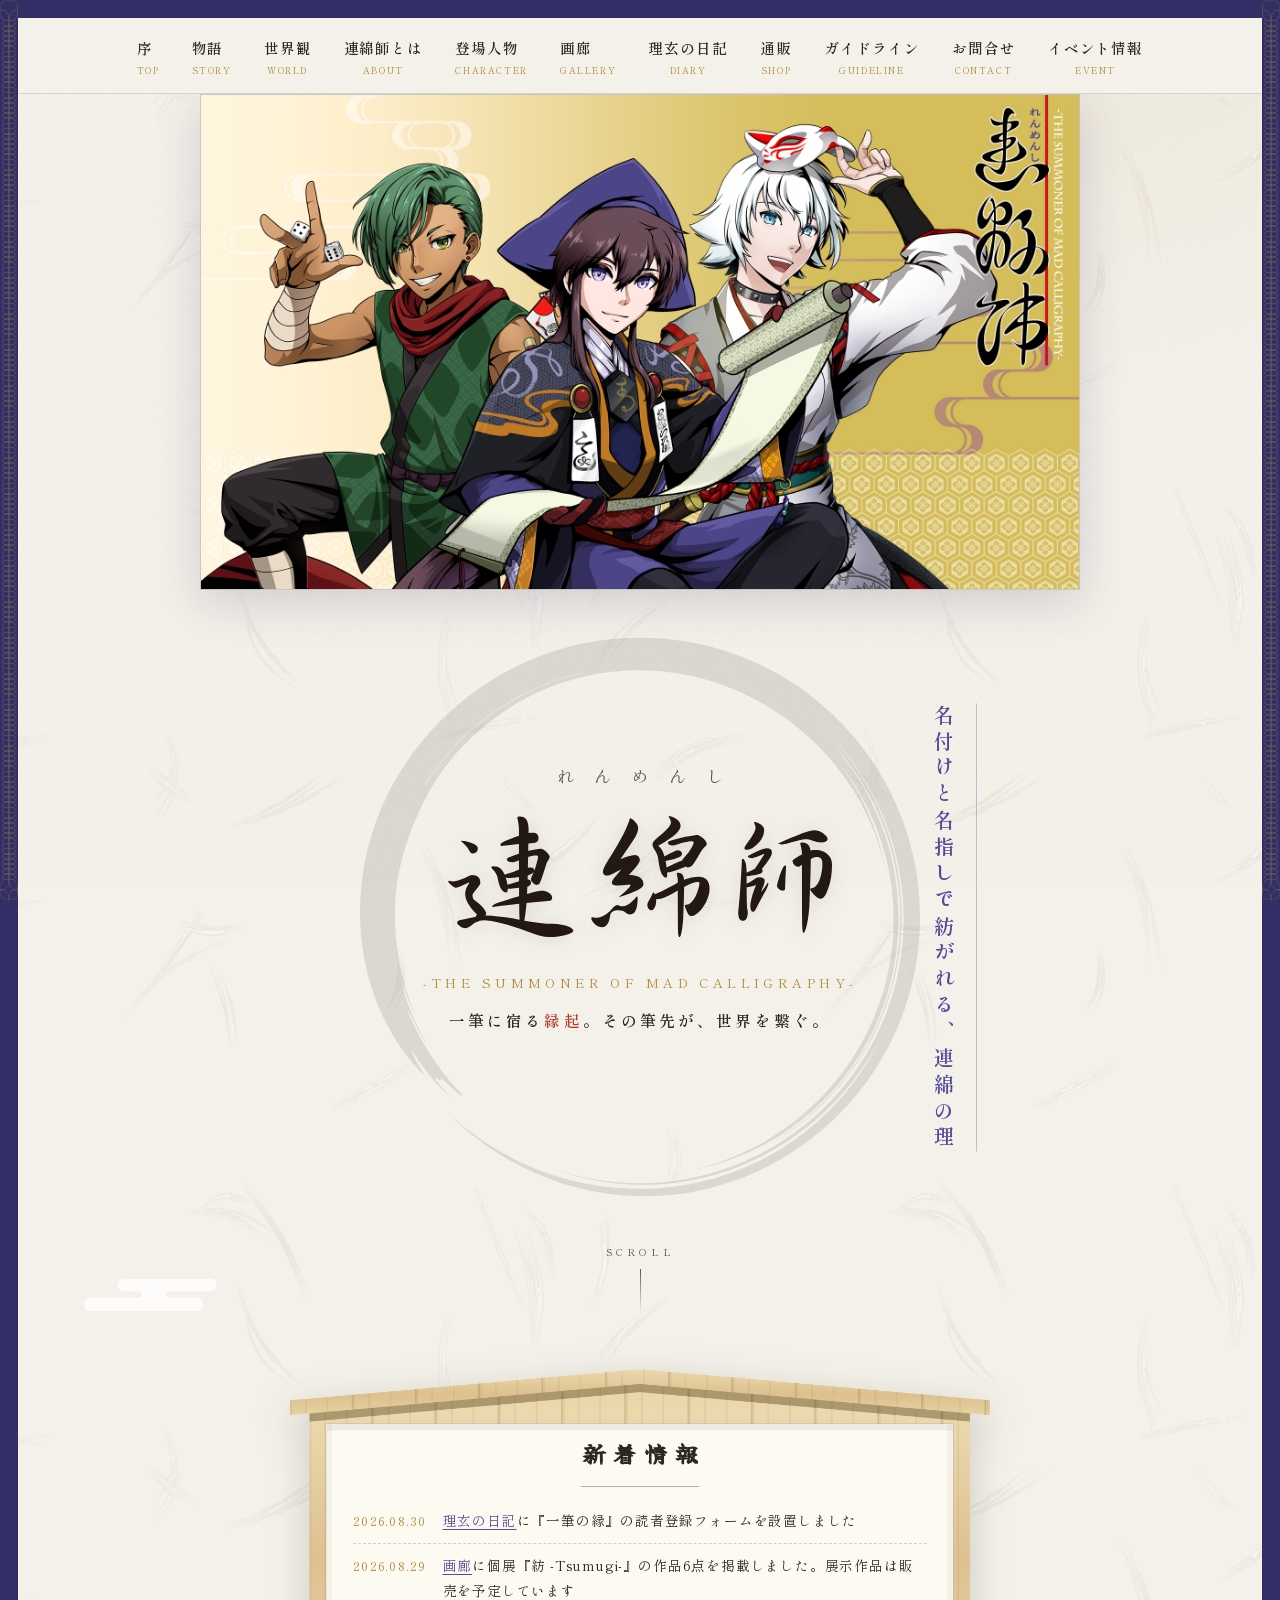
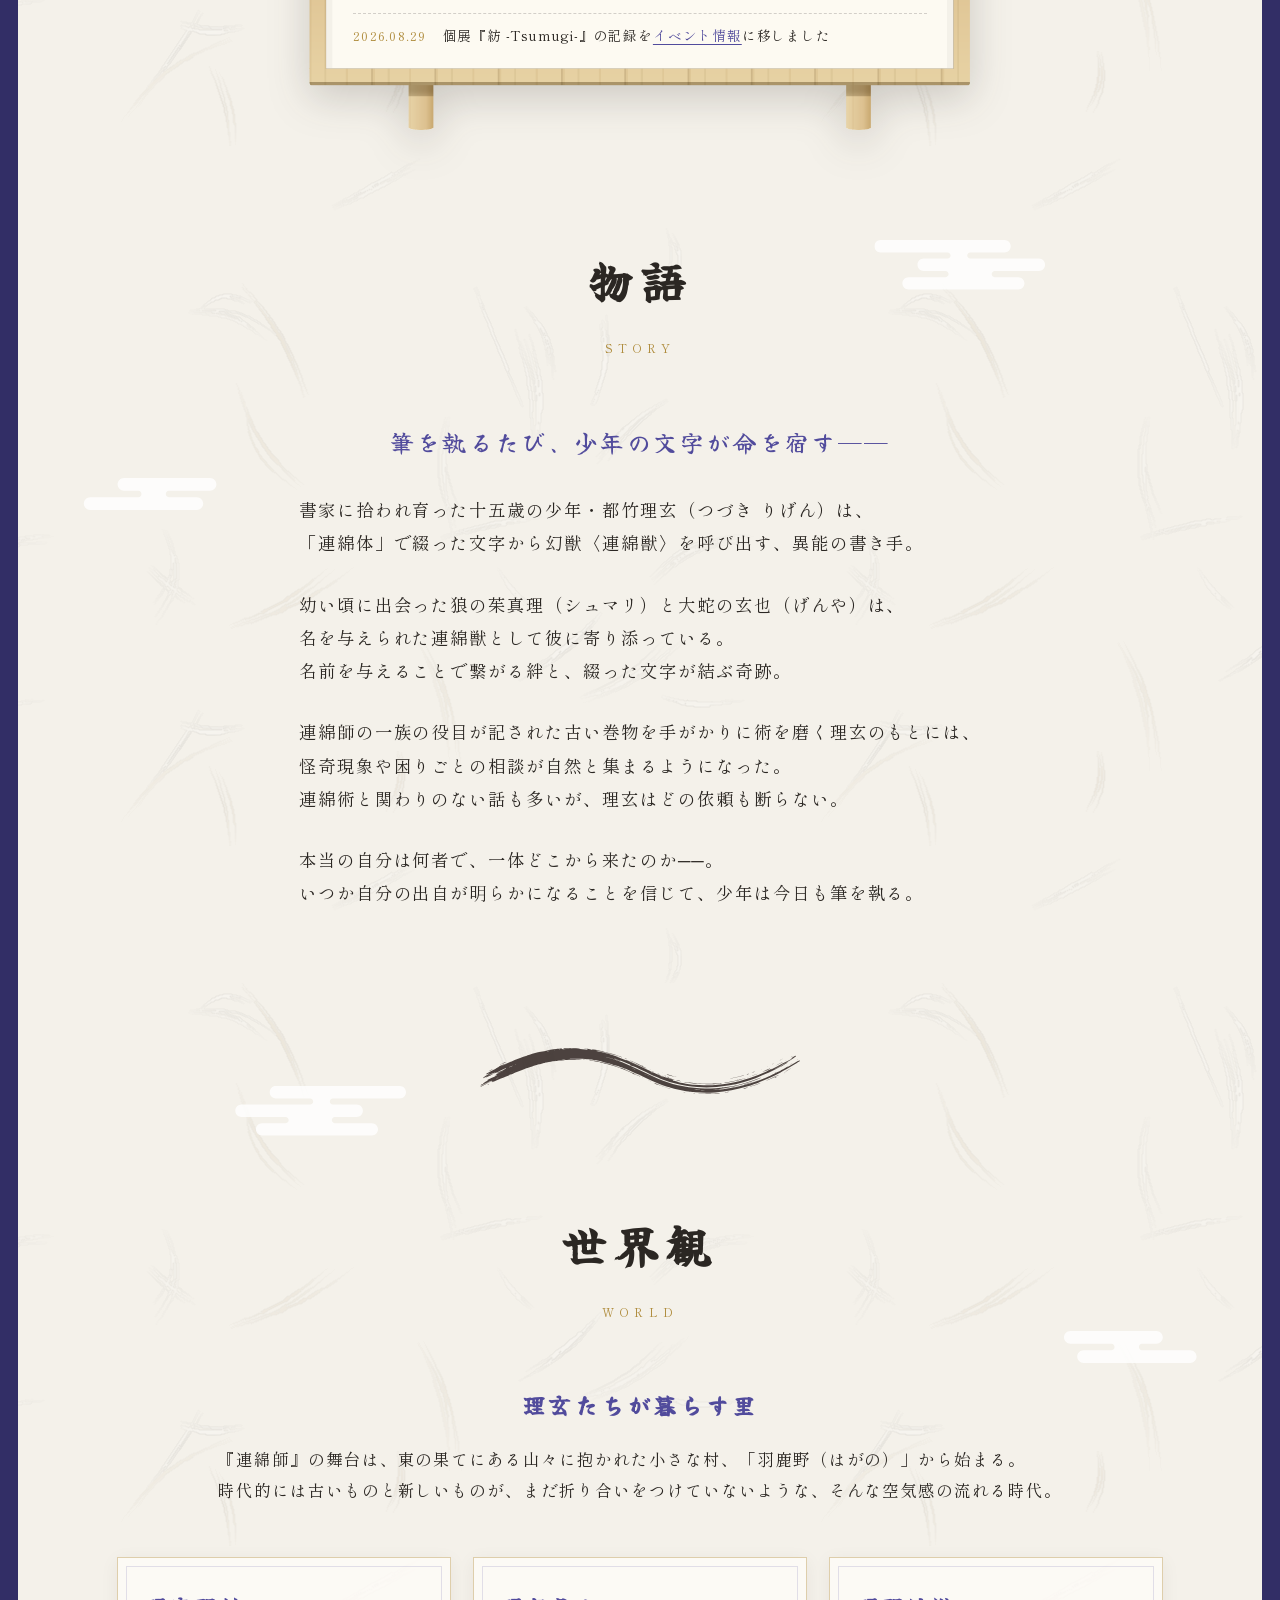
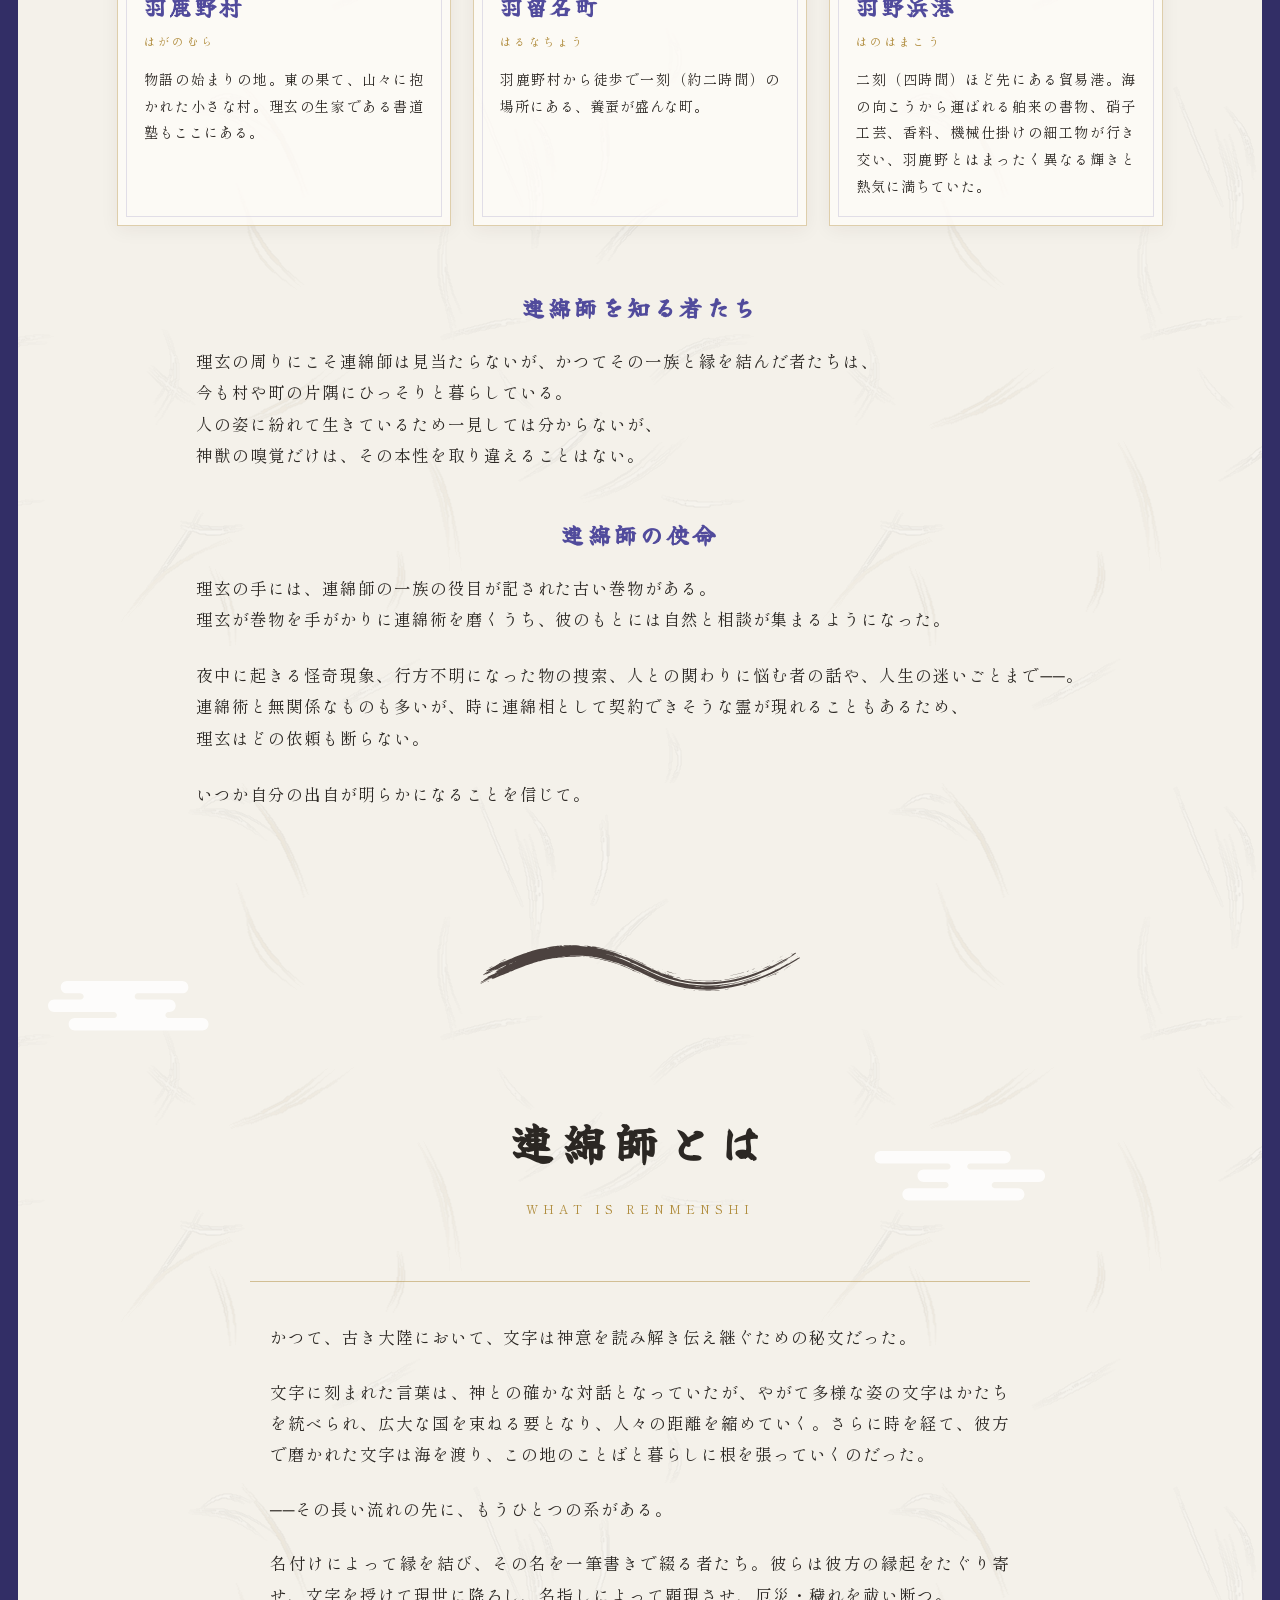
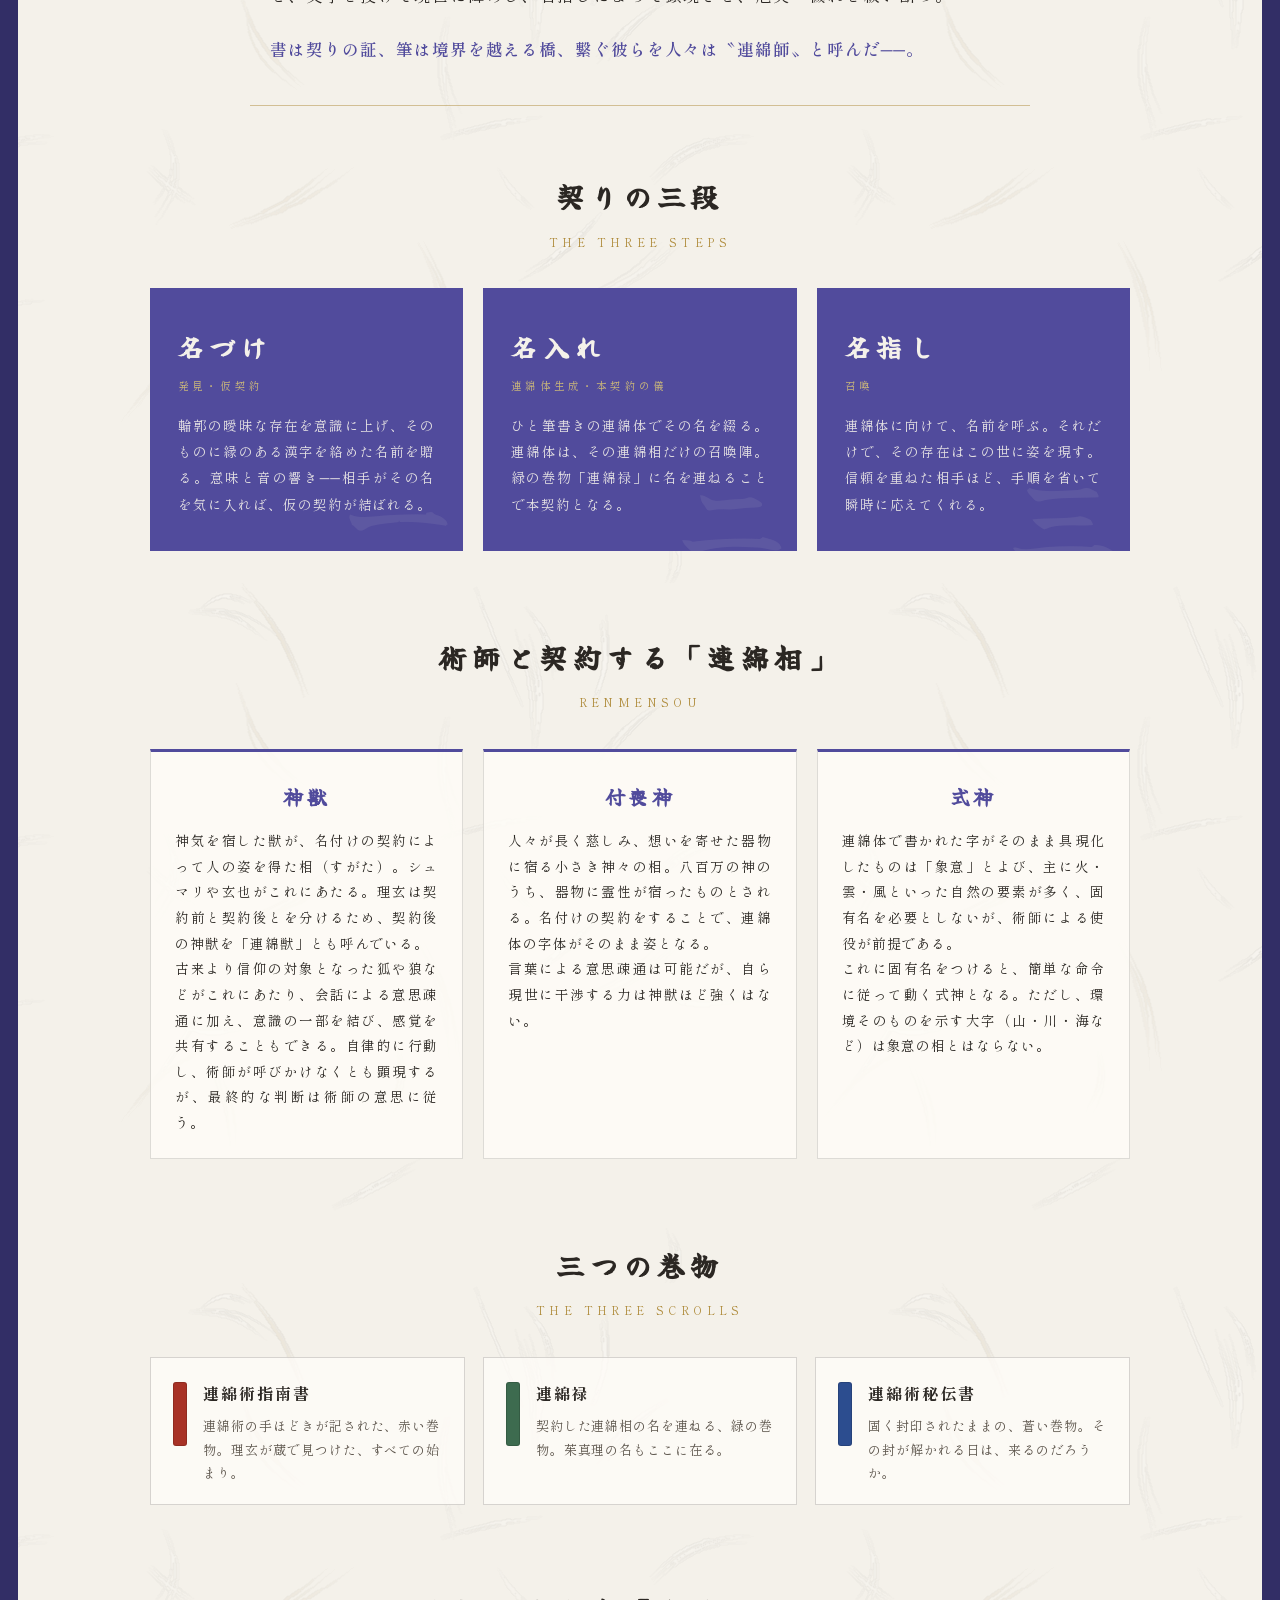
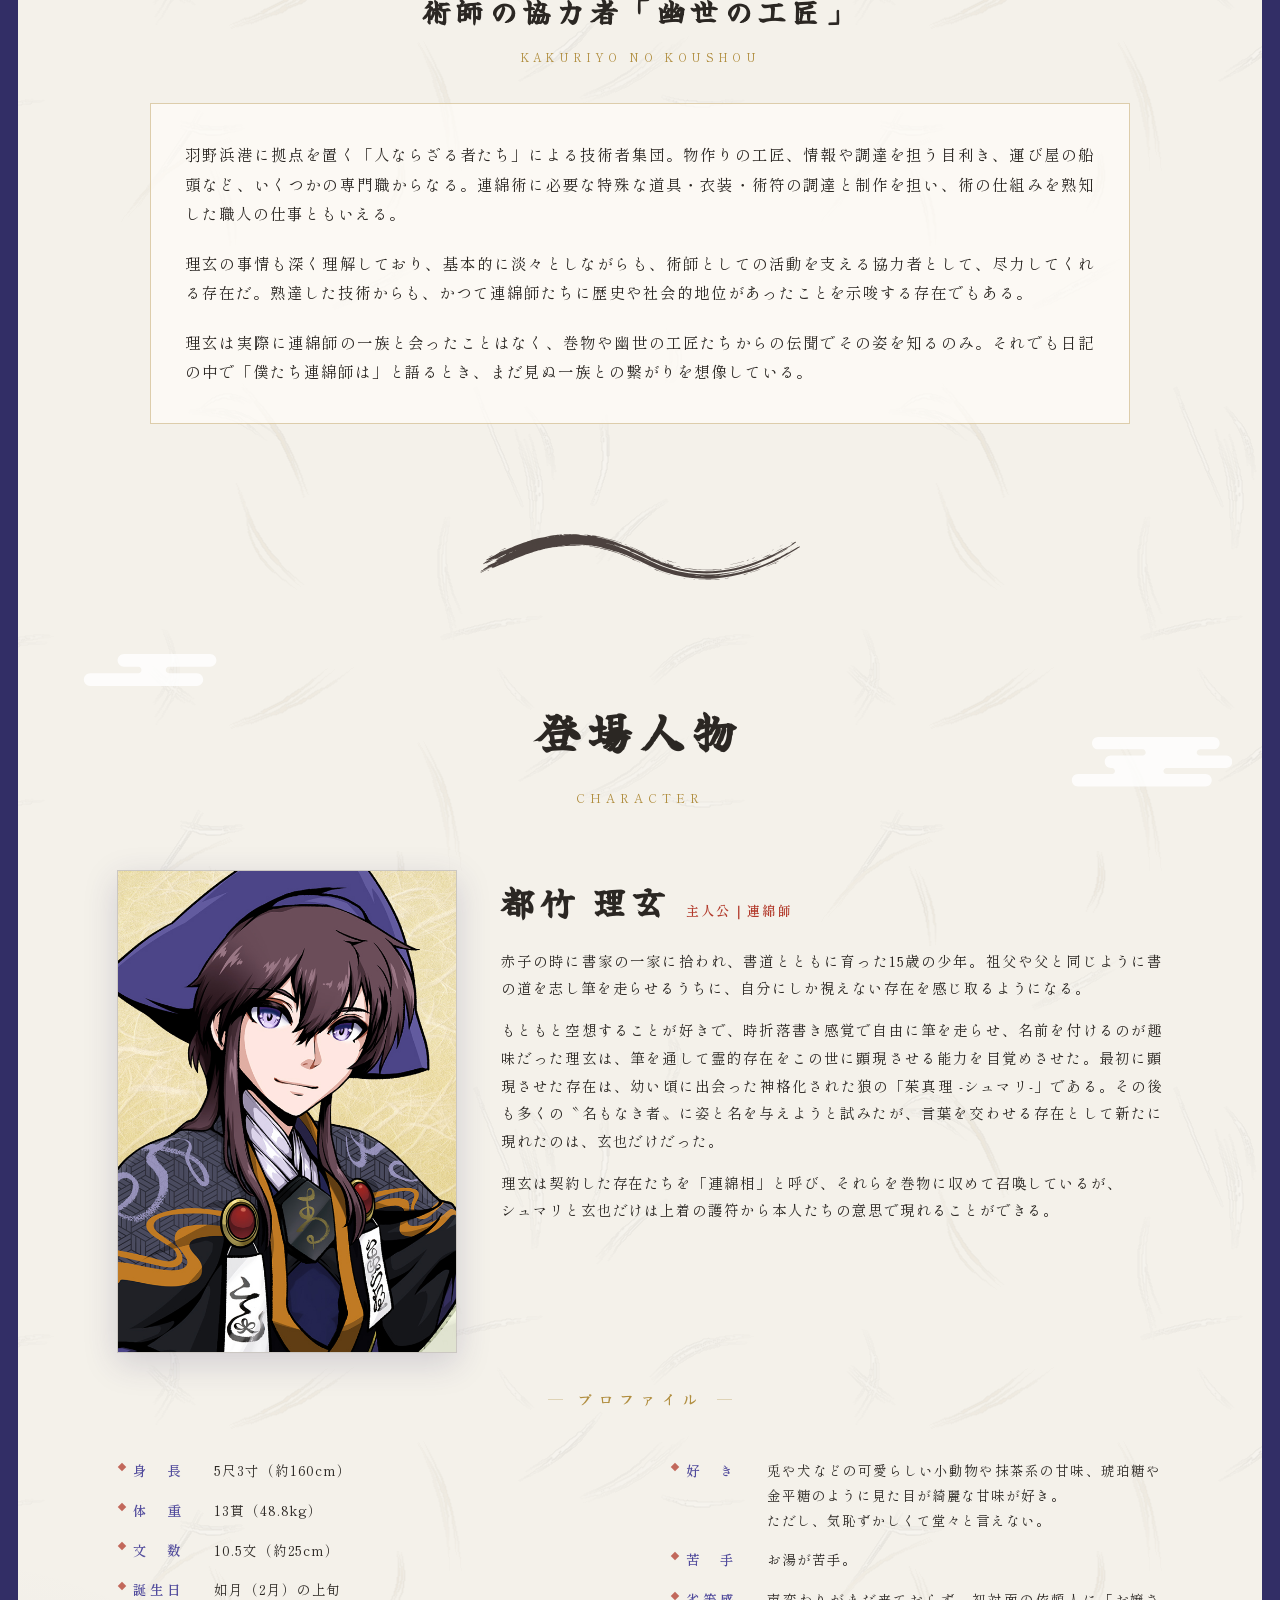
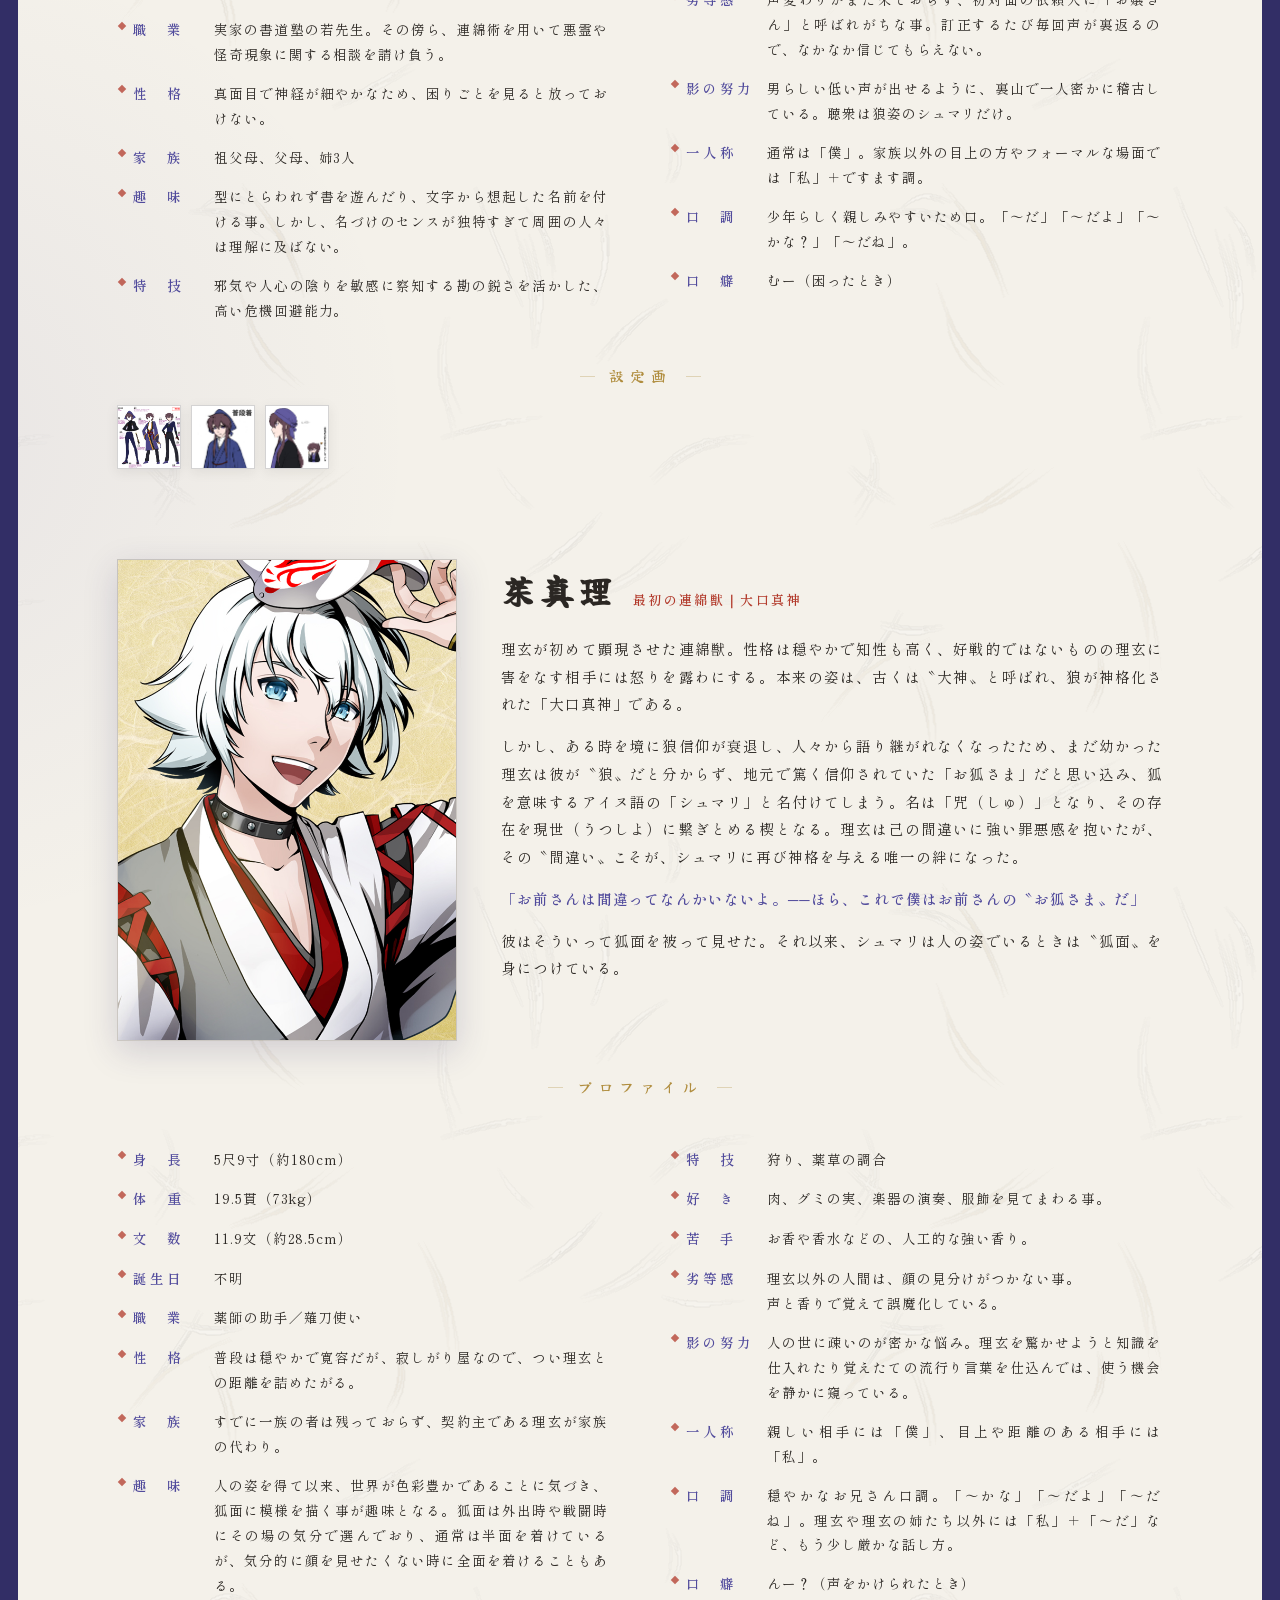
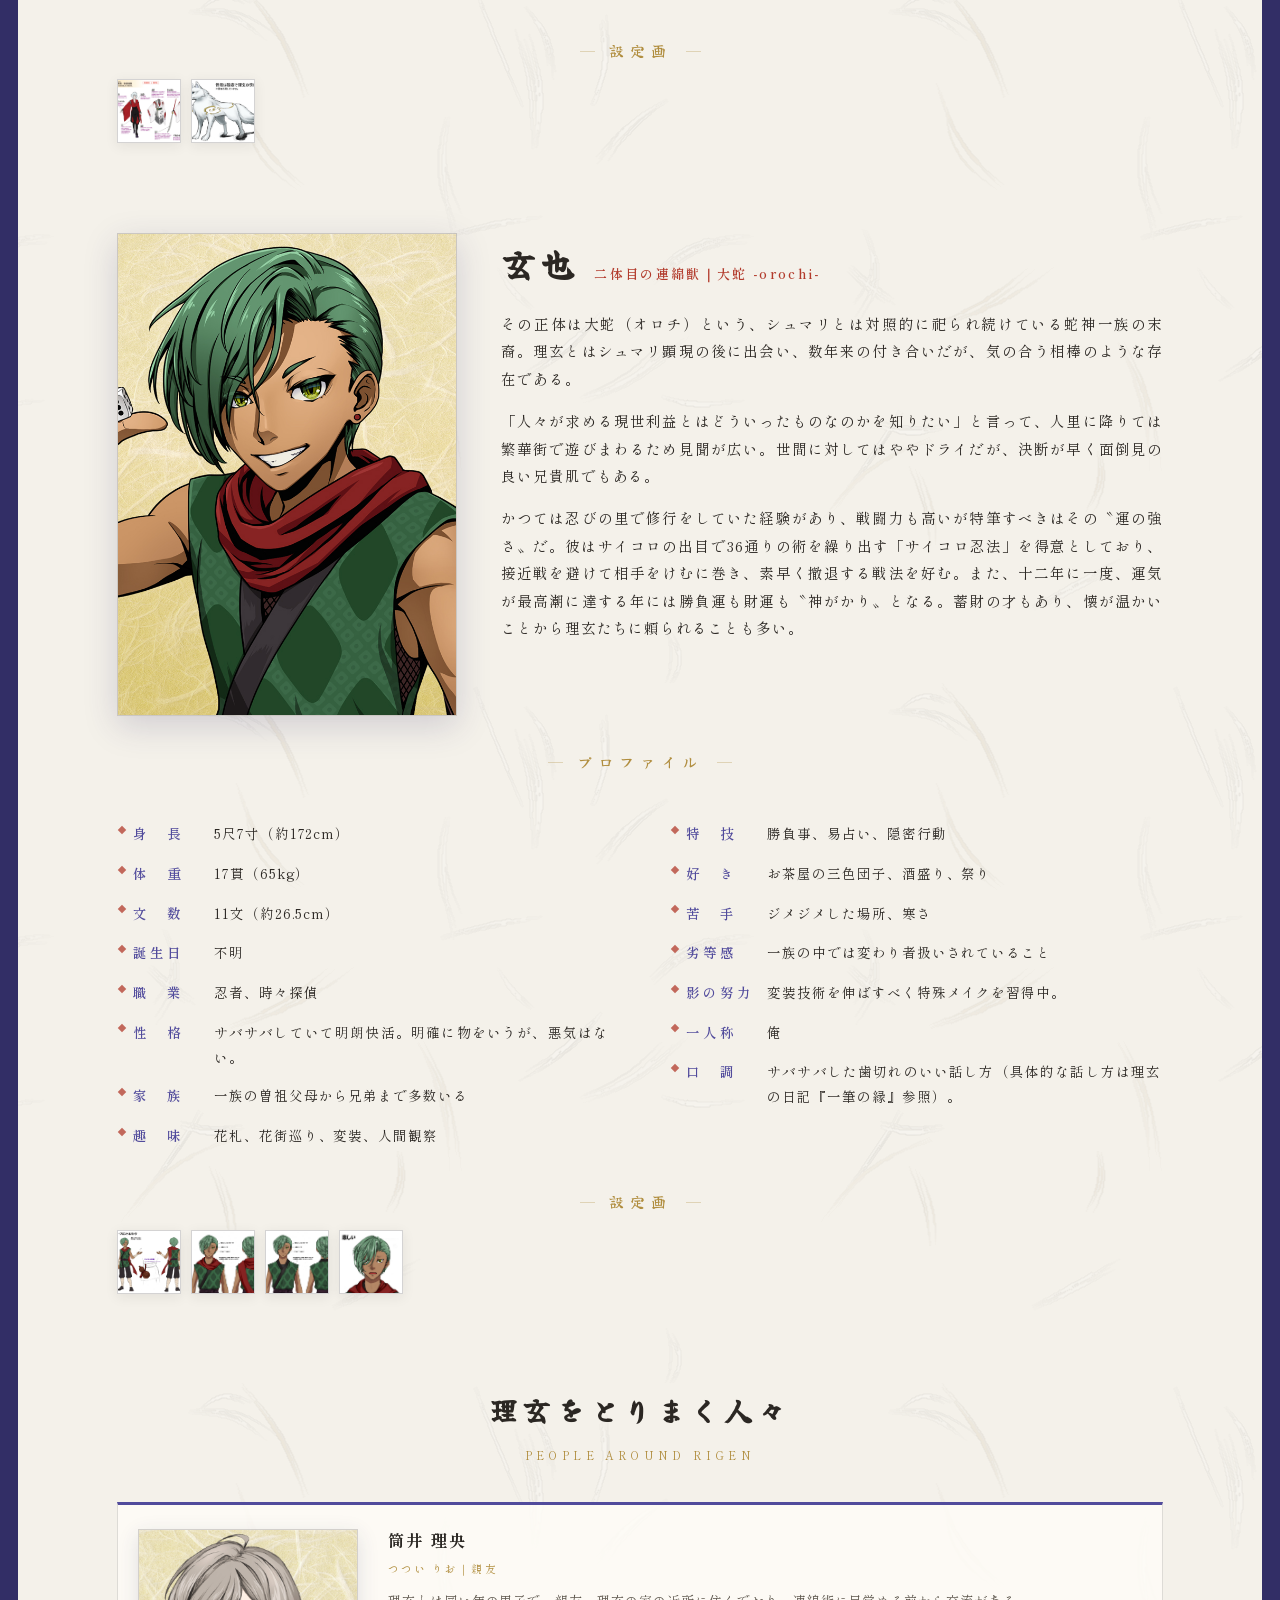
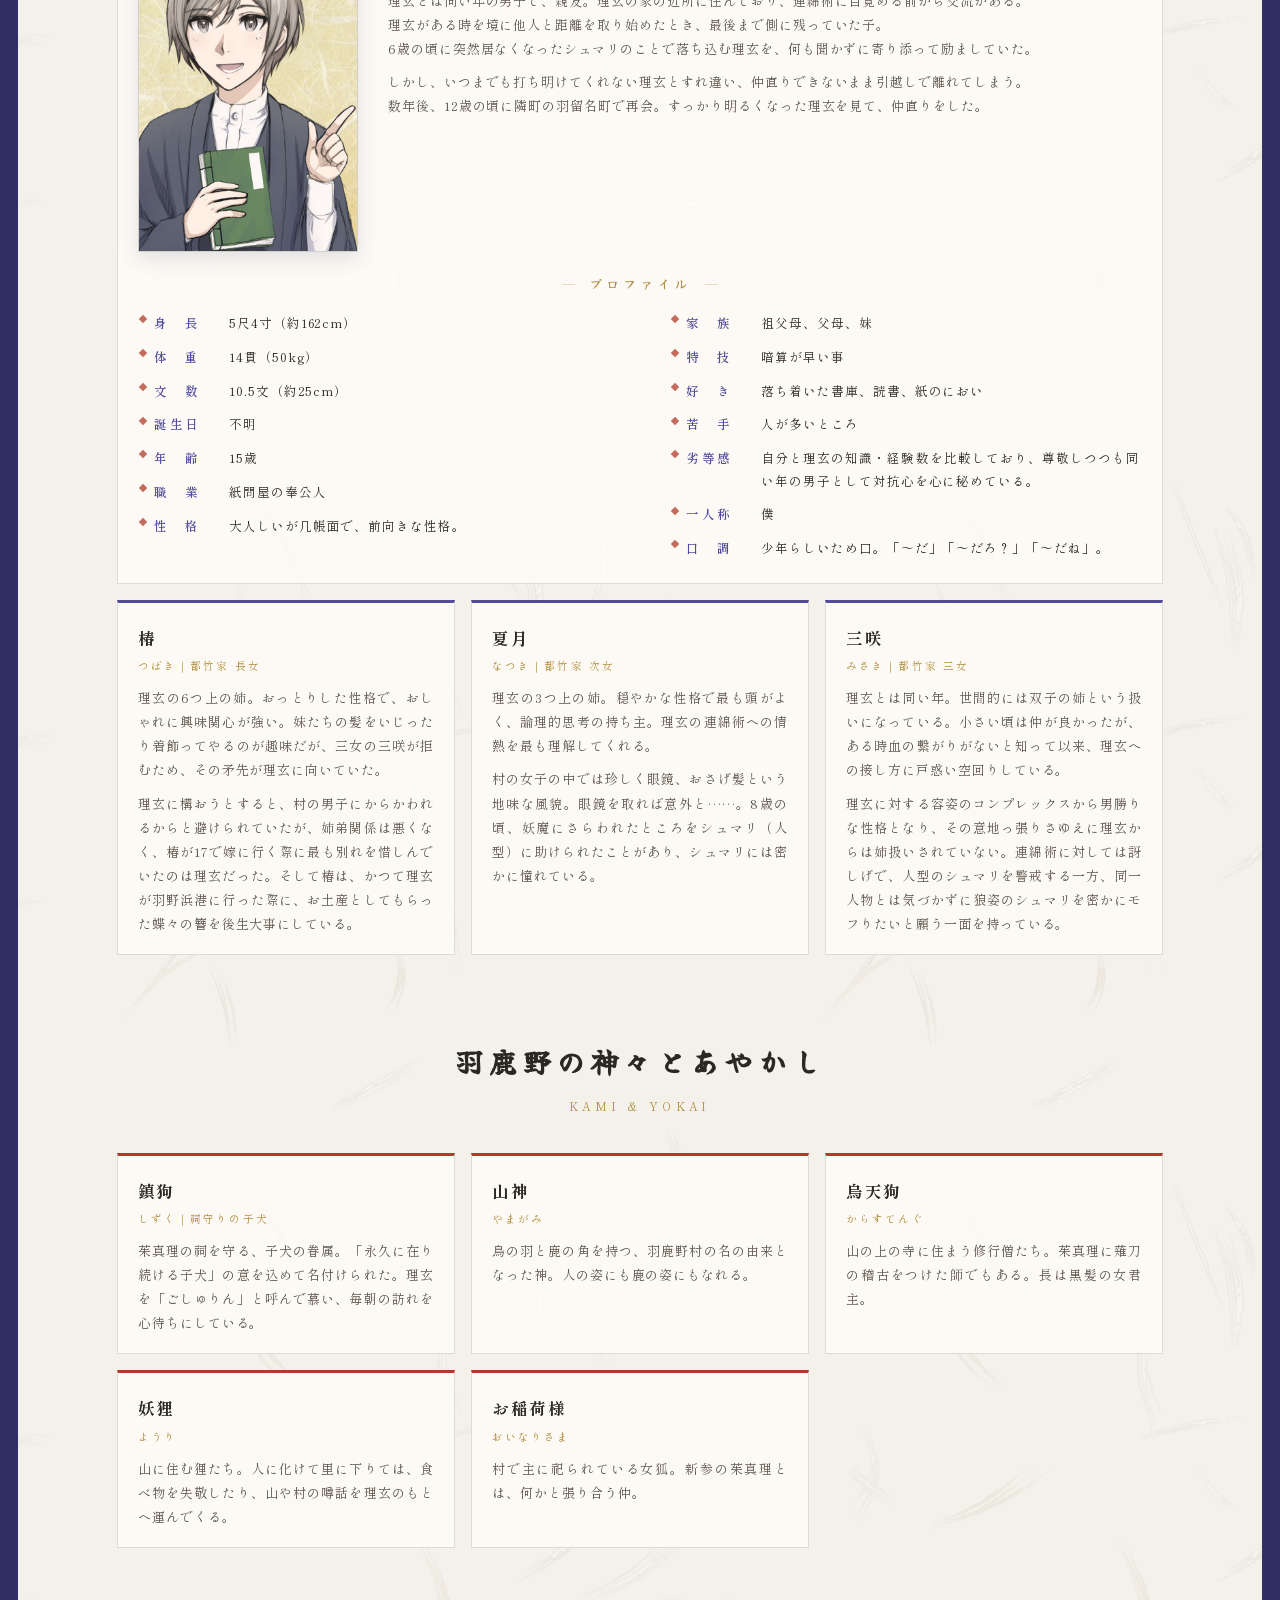
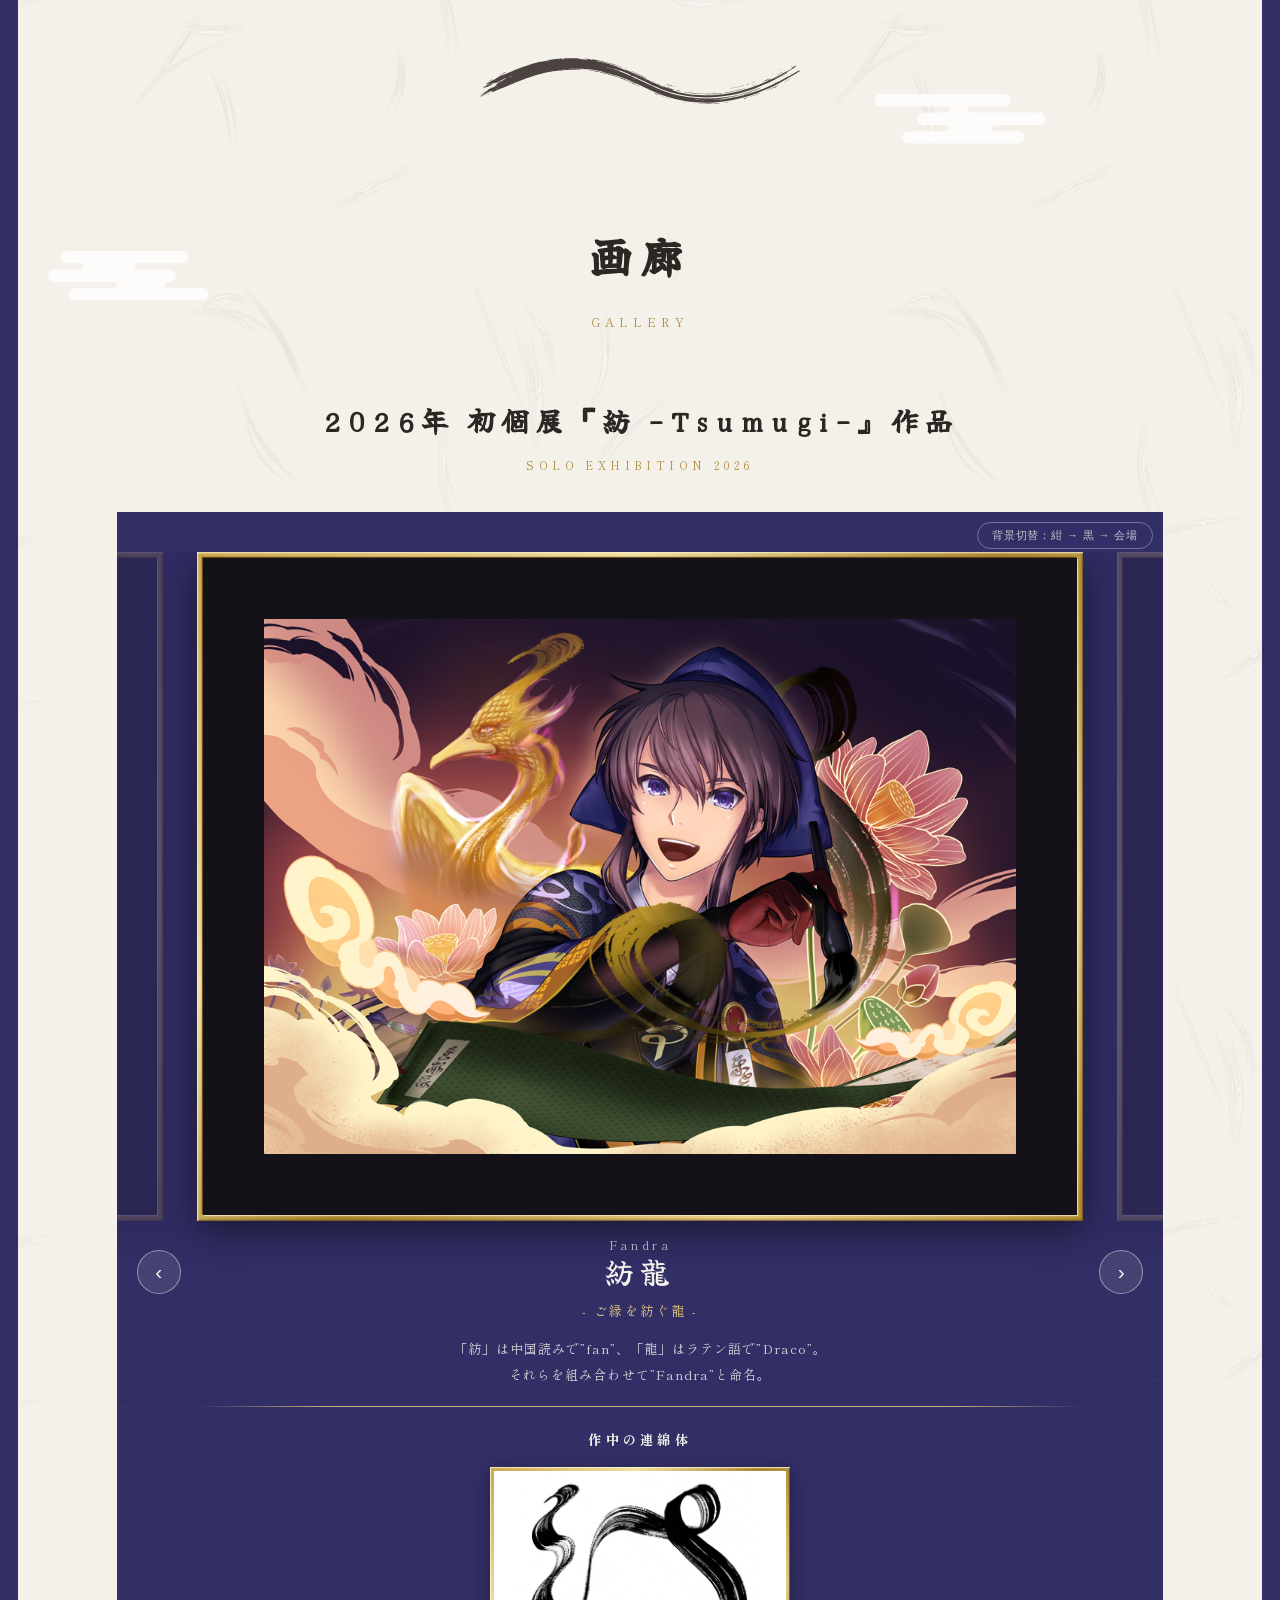
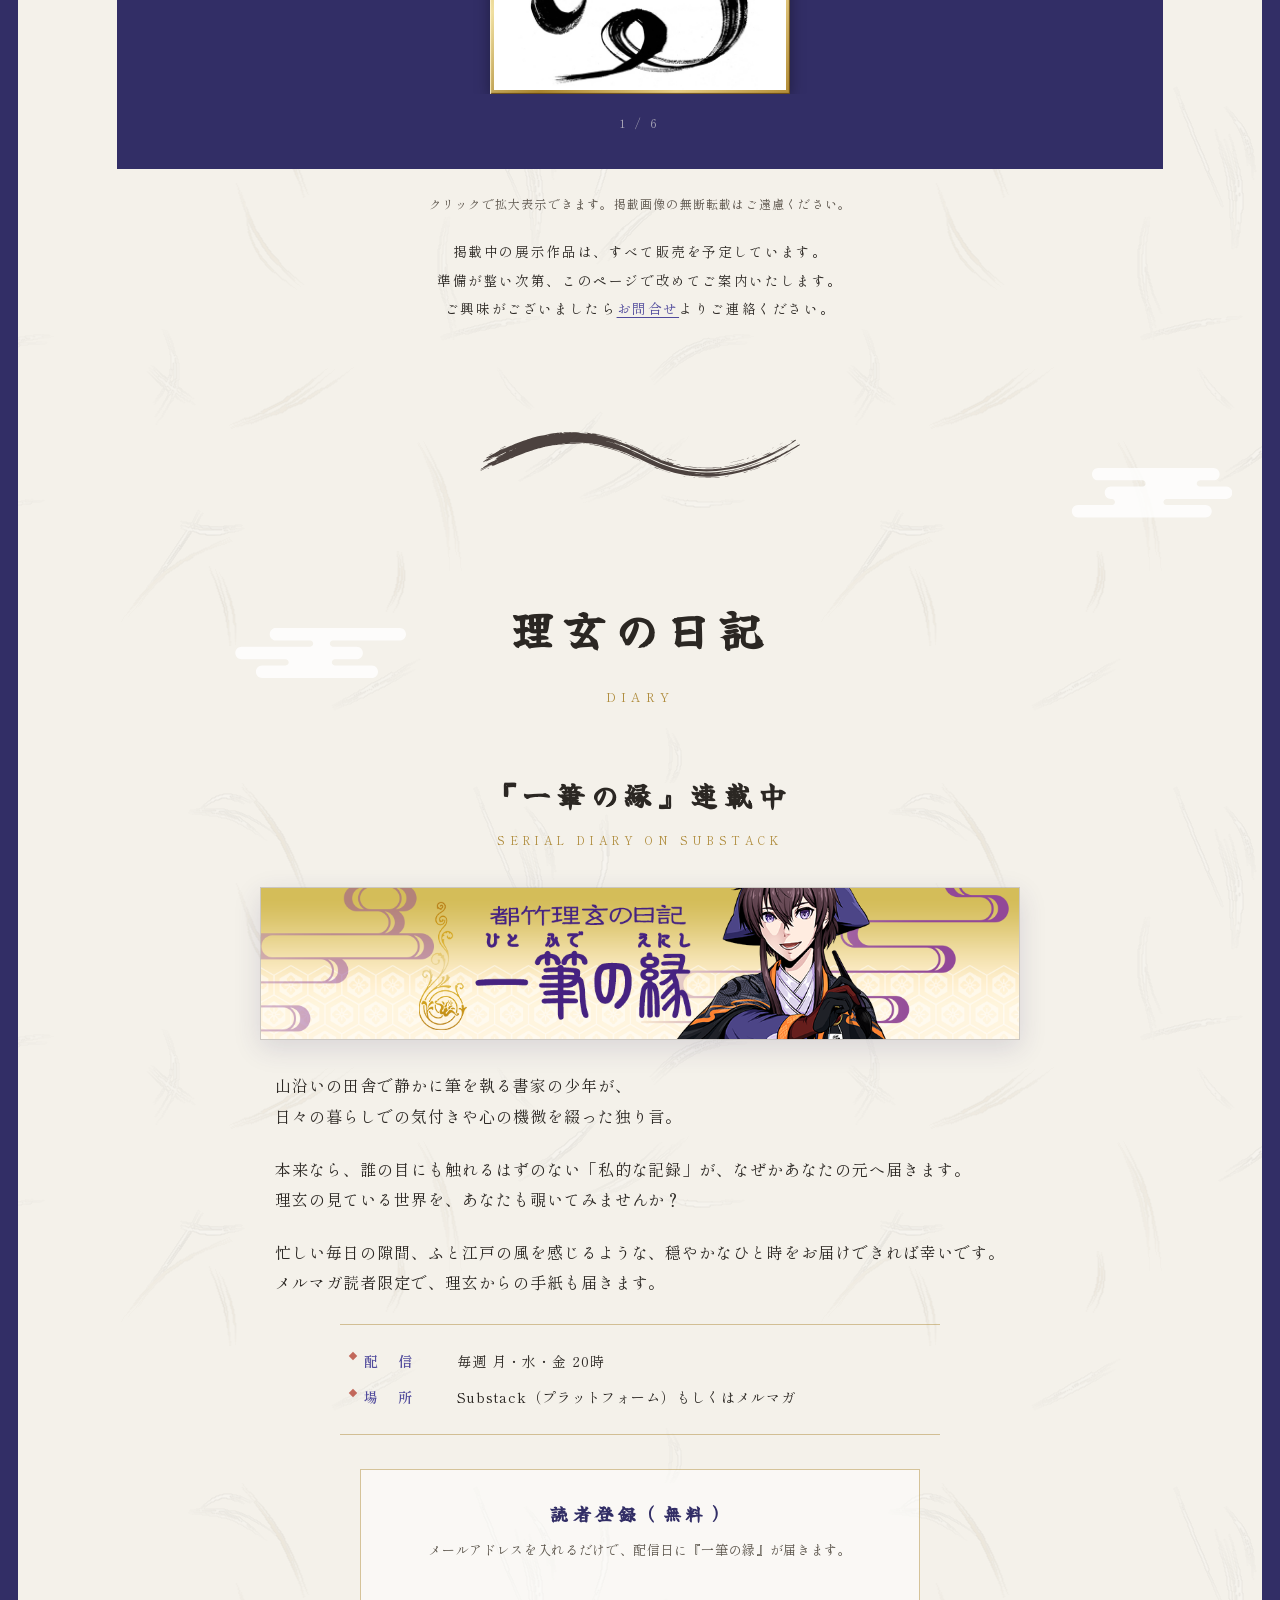
==== commit b19a16d2: "世界観：羽留奈町→羽留名町に表記を訂正 Co-Authored-By: Claude Opus 5.5 <noreply@anthropic.com>" ====
--- a/index.html
+++ b/index.html
@@ -2233,7 +2233,7 @@
             <p>物語の始まりの地。東の果て、山々に抱かれた小さな村。理玄の生家である書道塾もここにある。</p>
           </div>
           <div class="world-card">
-            <h3>羽留奈町</h3>
+            <h3>羽留名町</h3>
             <div class="yomi">はるなちょう</div>
             <p>羽鹿野村から徒歩で一刻（約二時間）の場所にある、養蚕が盛んな町。</p>
           </div>
@@ -2519,7 +2519,7 @@
                 <p>
                   理玄とは同い年の男子で、親友。理玄の家の近所に住んでおり、連綿術に目覚める前から交流がある。<br>理玄がある時を境に他人と距離を取り始めたとき、最後まで側に残っていた子。<br>6歳の頃に突然居なくなったシュマリのことで落ち込む理玄を、何も聞かずに寄り添って励ましていた。
                 </p>
-                <p>しかし、いつまでも打ち明けてくれない理玄とすれ違い、仲直りできないまま引越しで離れてしまう。<br>数年後、12歳の頃に隣町の羽留奈町で再会。すっかり明るくなった理玄を見て、仲直りをした。</p>
+                <p>しかし、いつまでも打ち明けてくれない理玄とすれ違い、仲直りできないまま引越しで離れてしまう。<br>数年後、12歳の頃に隣町の羽留名町で再会。すっかり明るくなった理玄を見て、仲直りをした。</p>
               </div>
             </div>
             <div class="profile-caption">プロファイル</div>
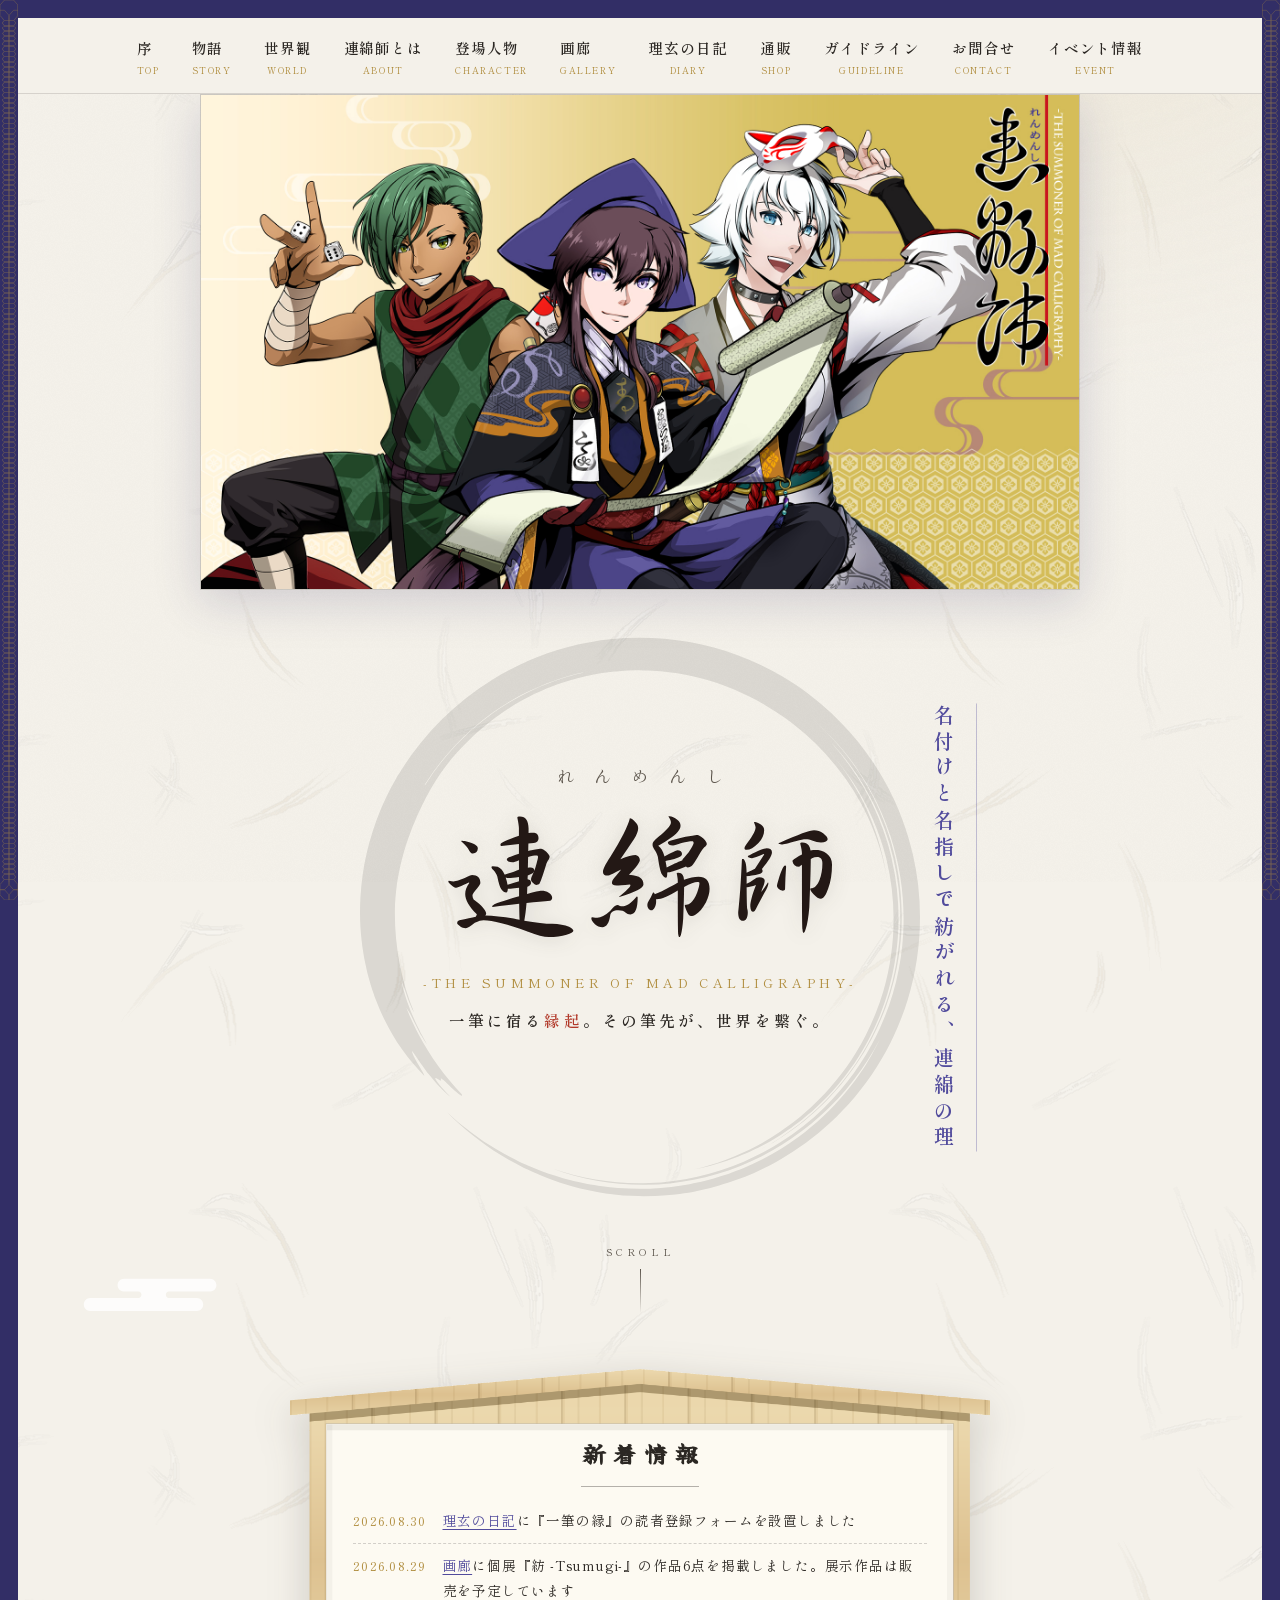
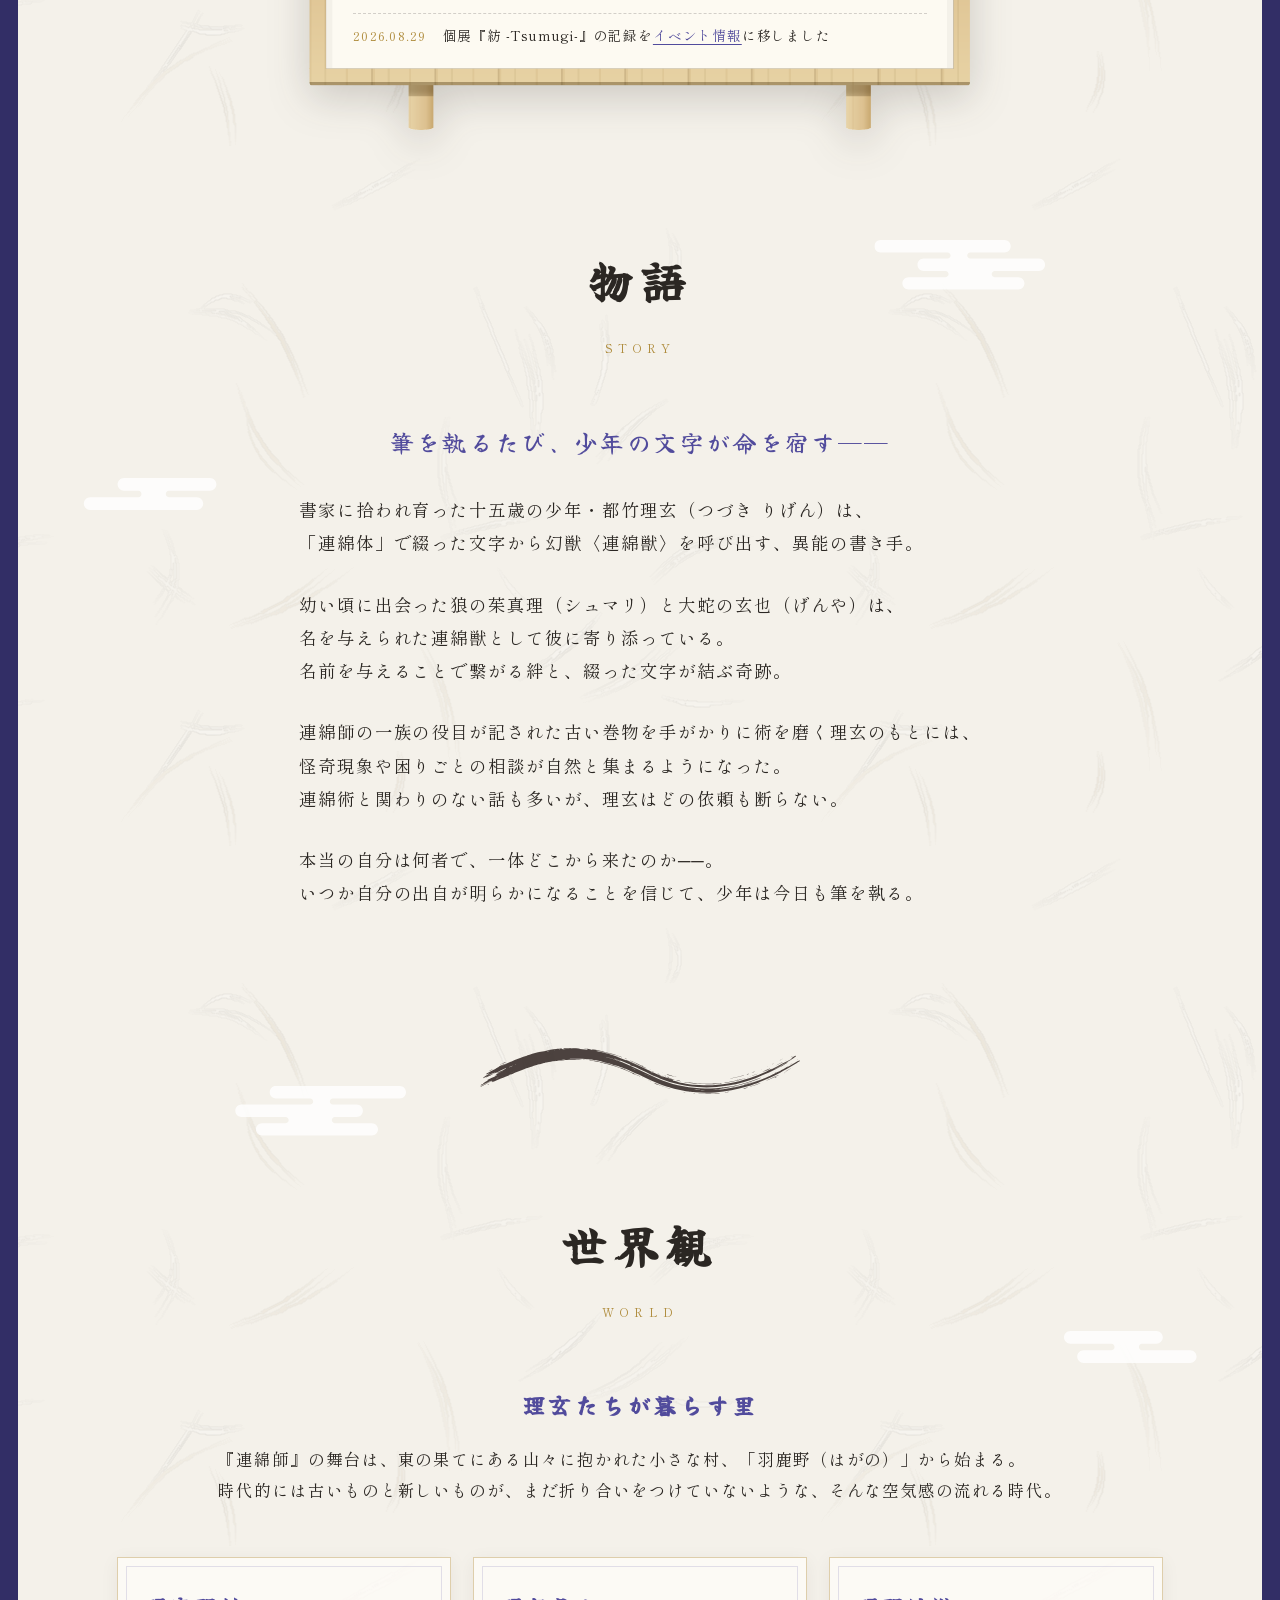
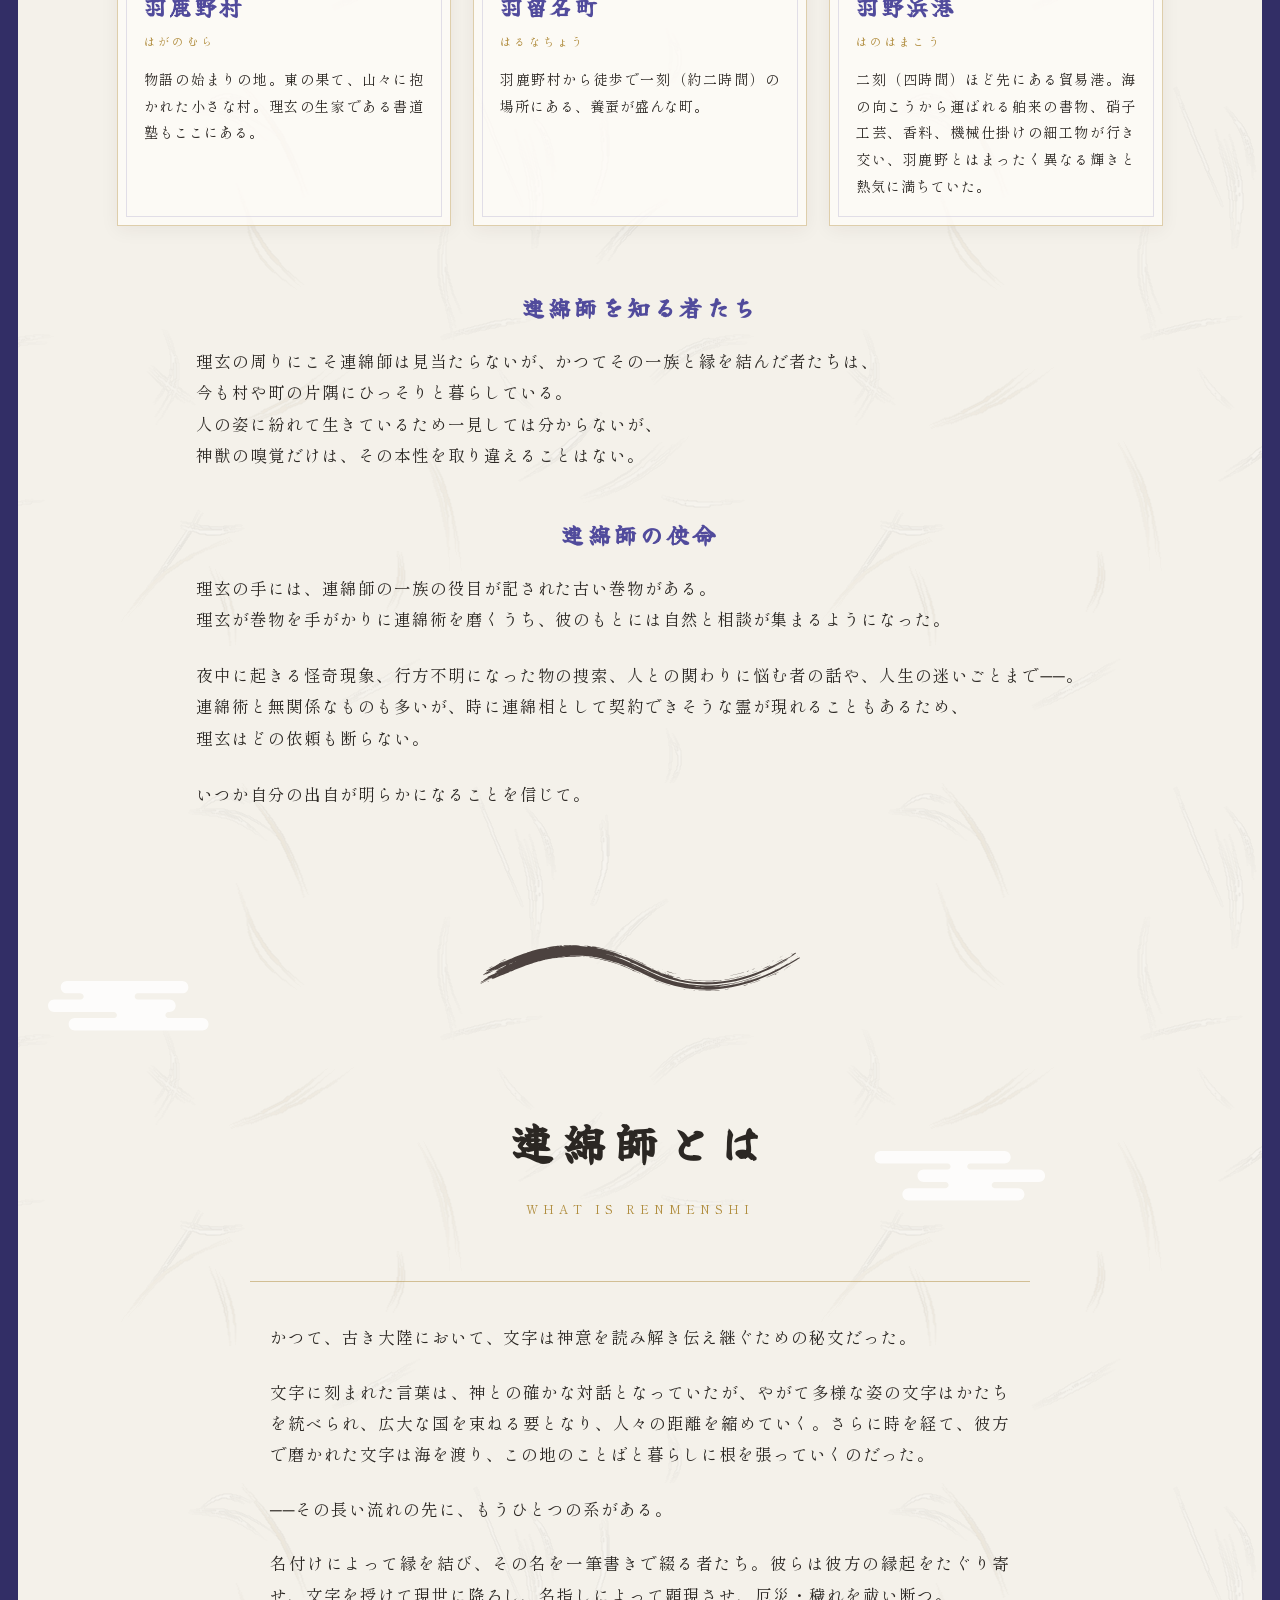
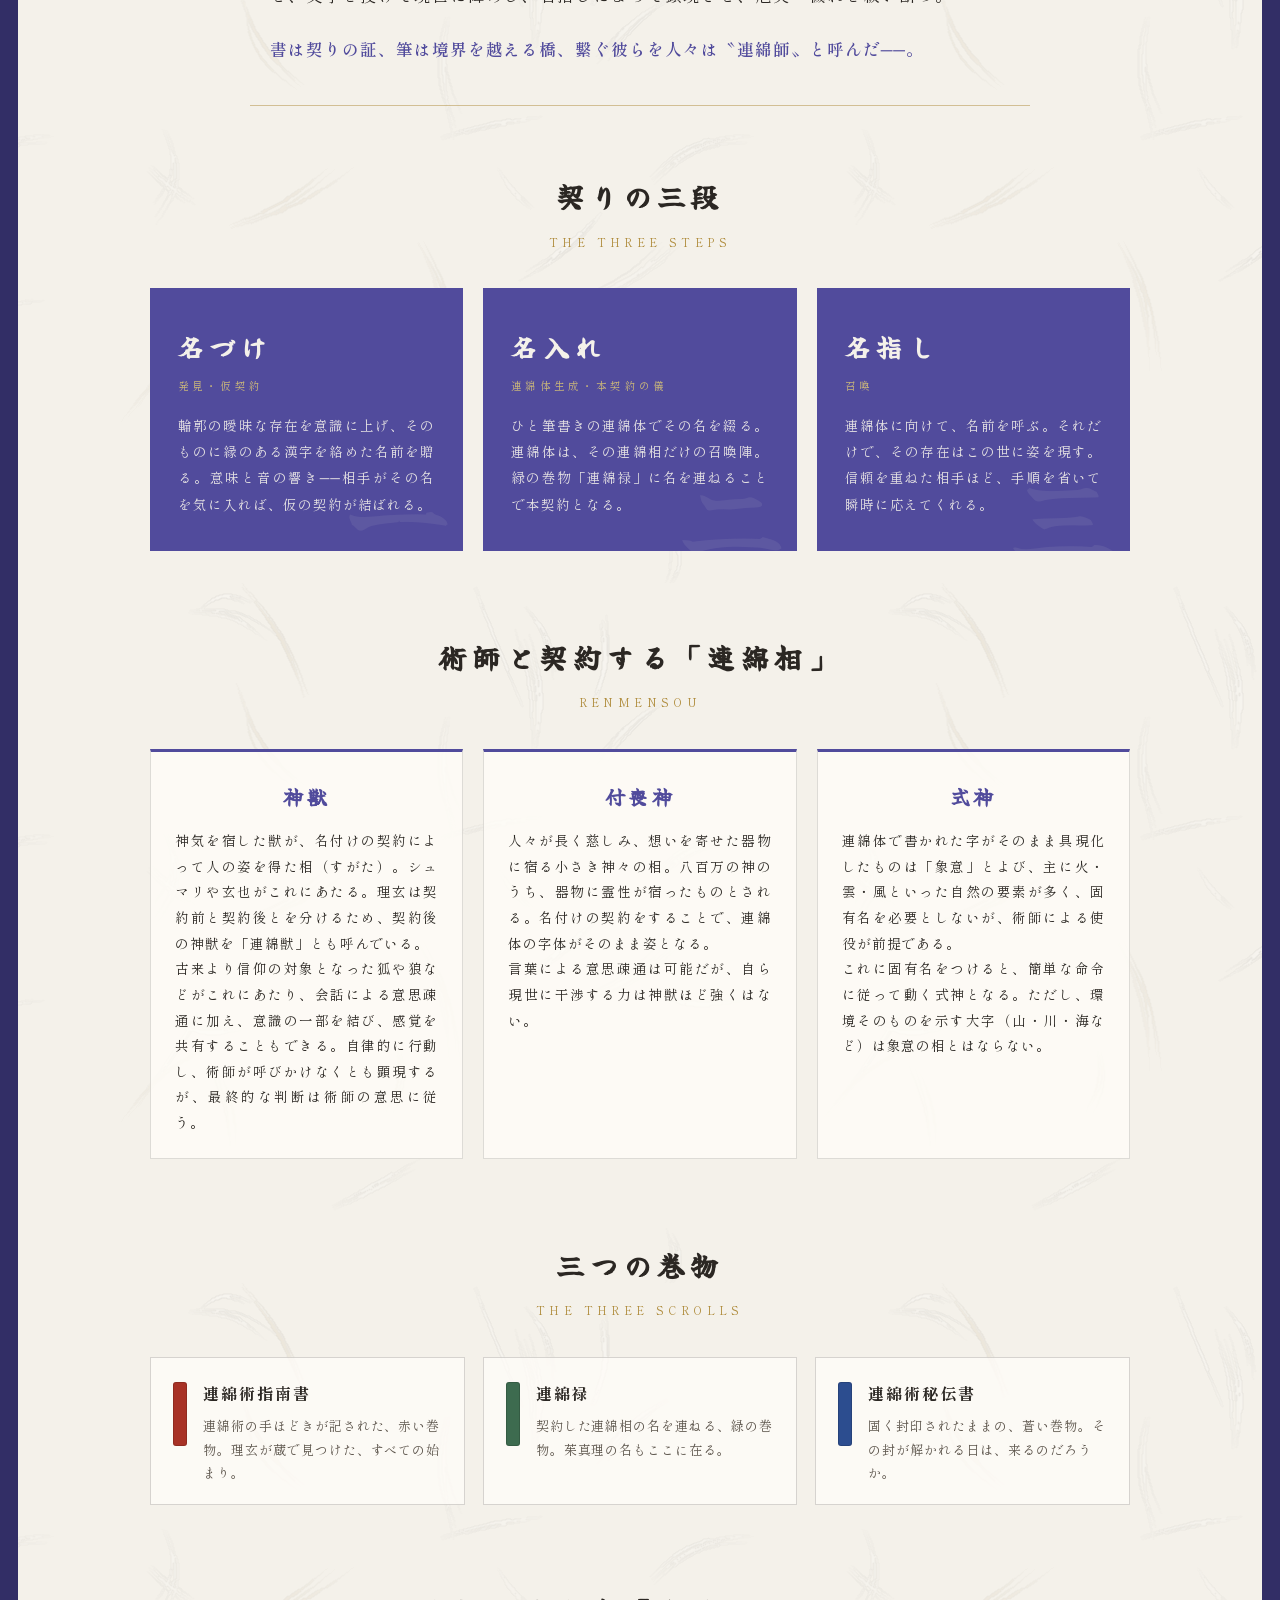
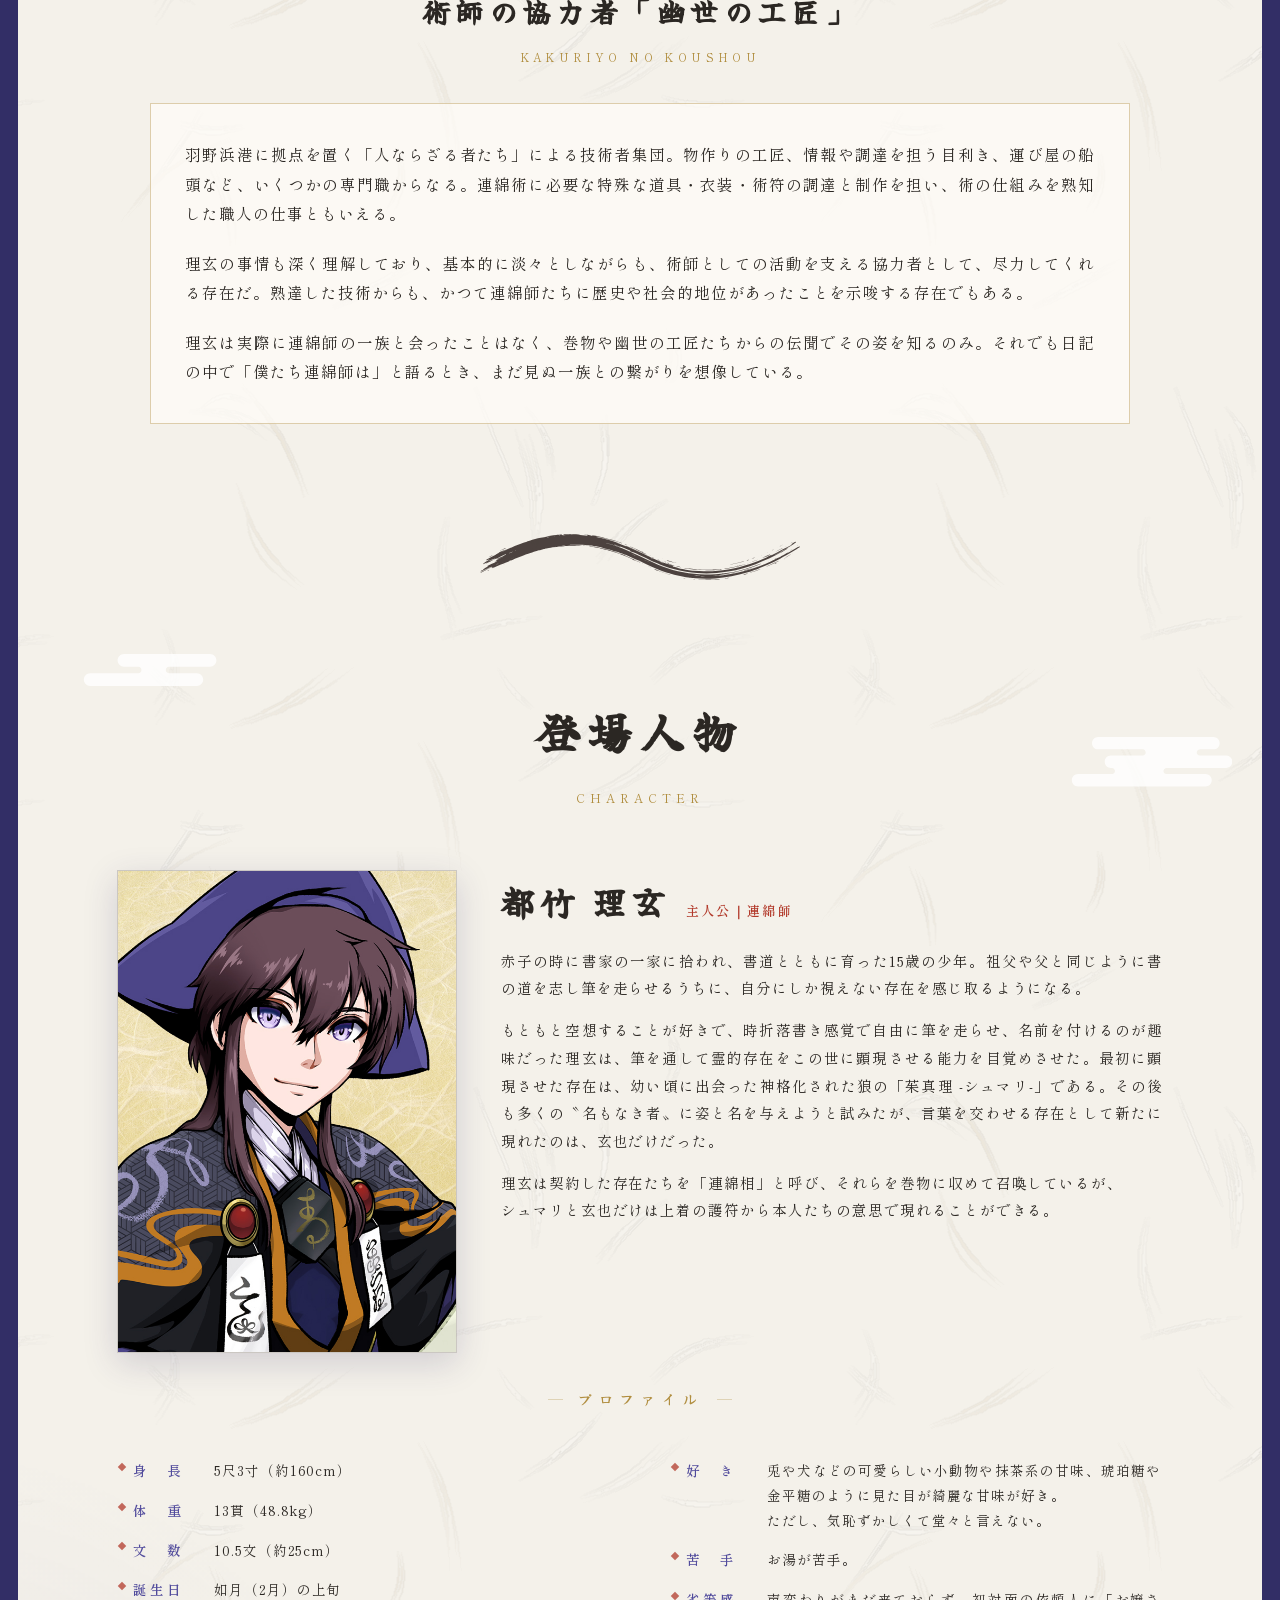
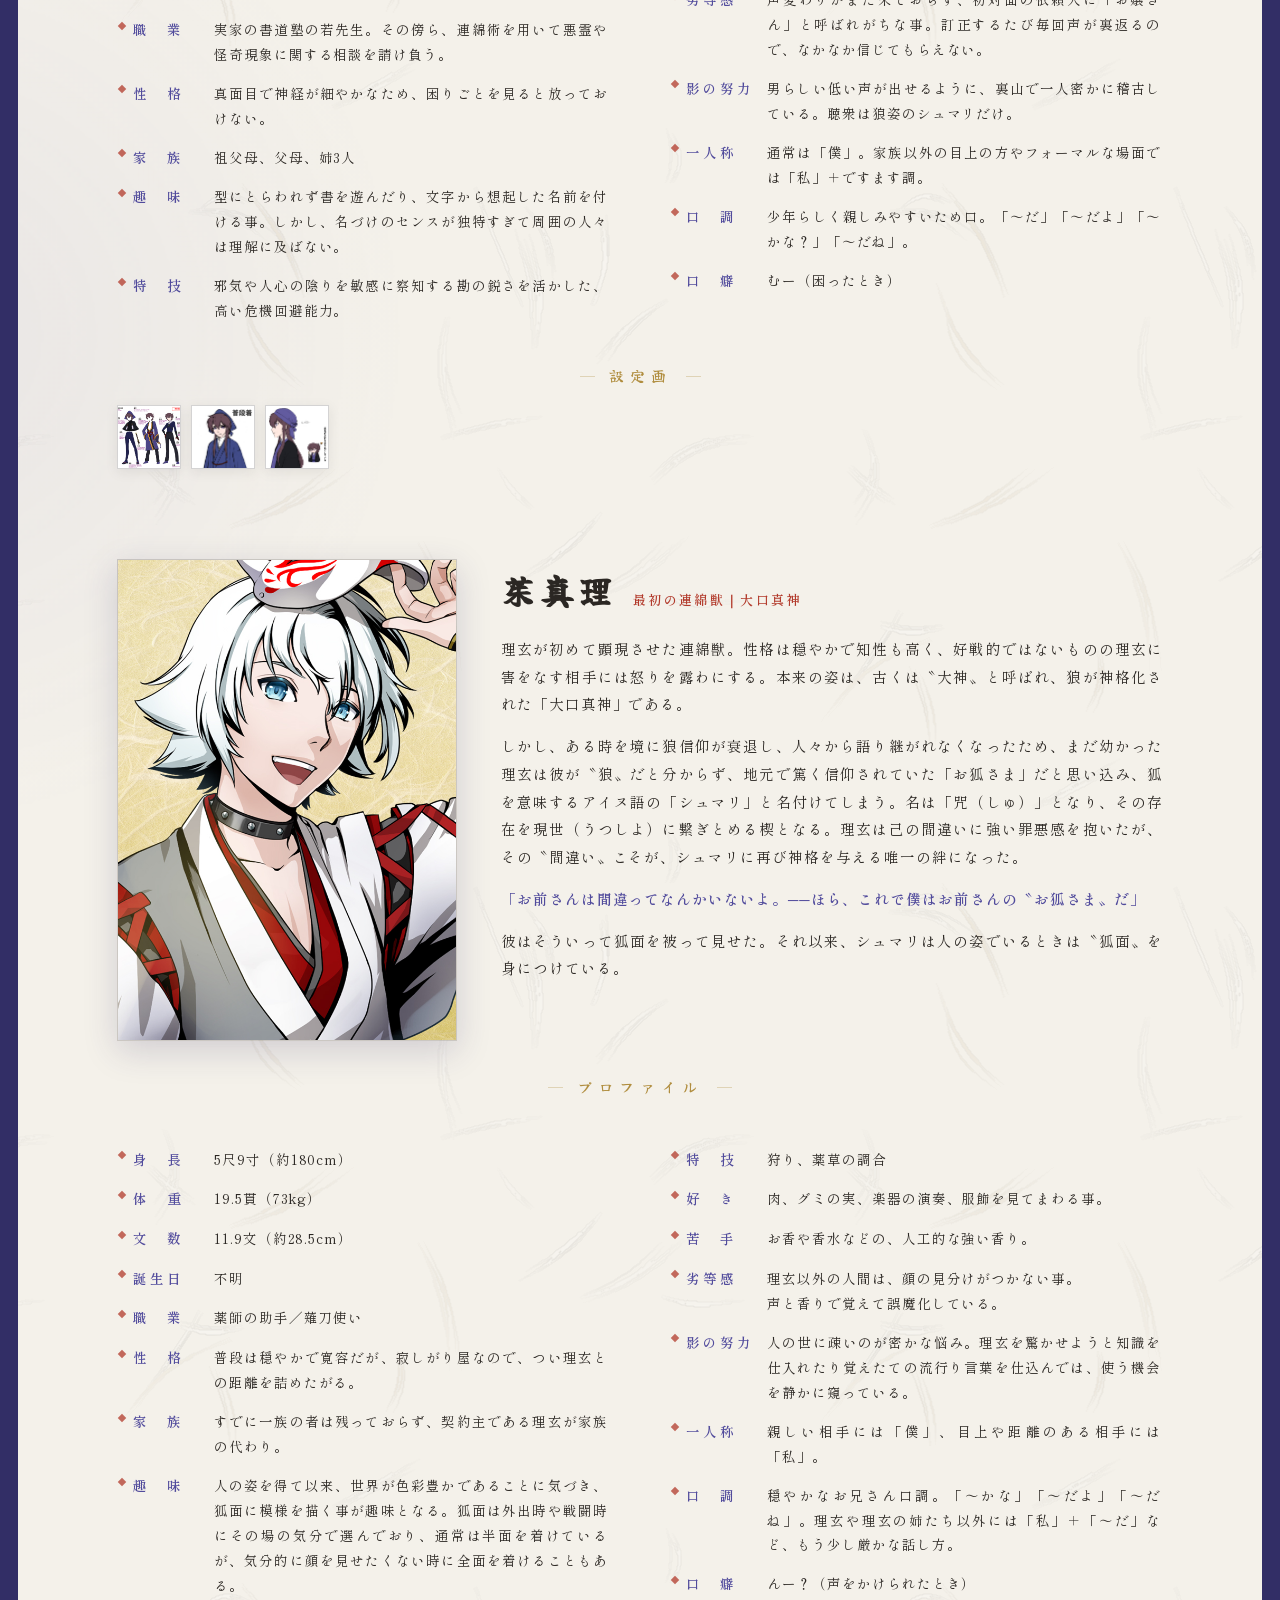
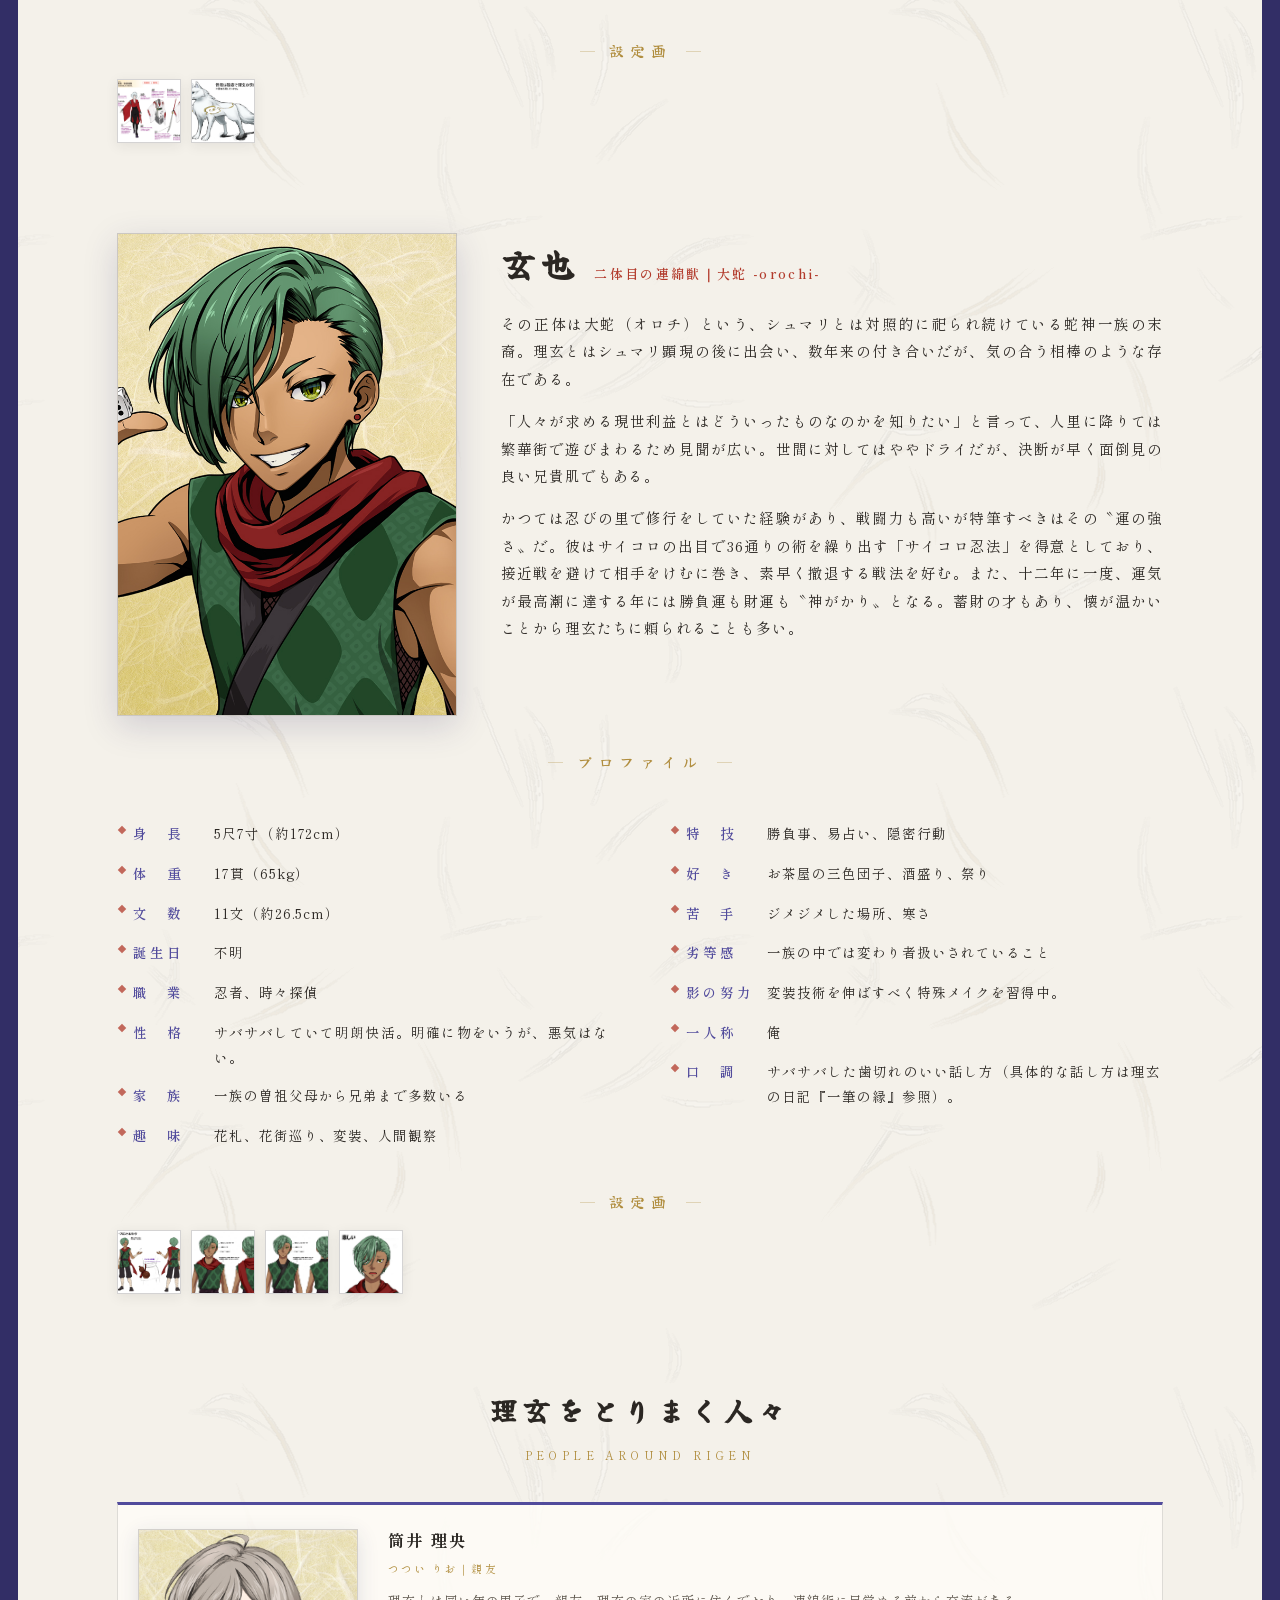
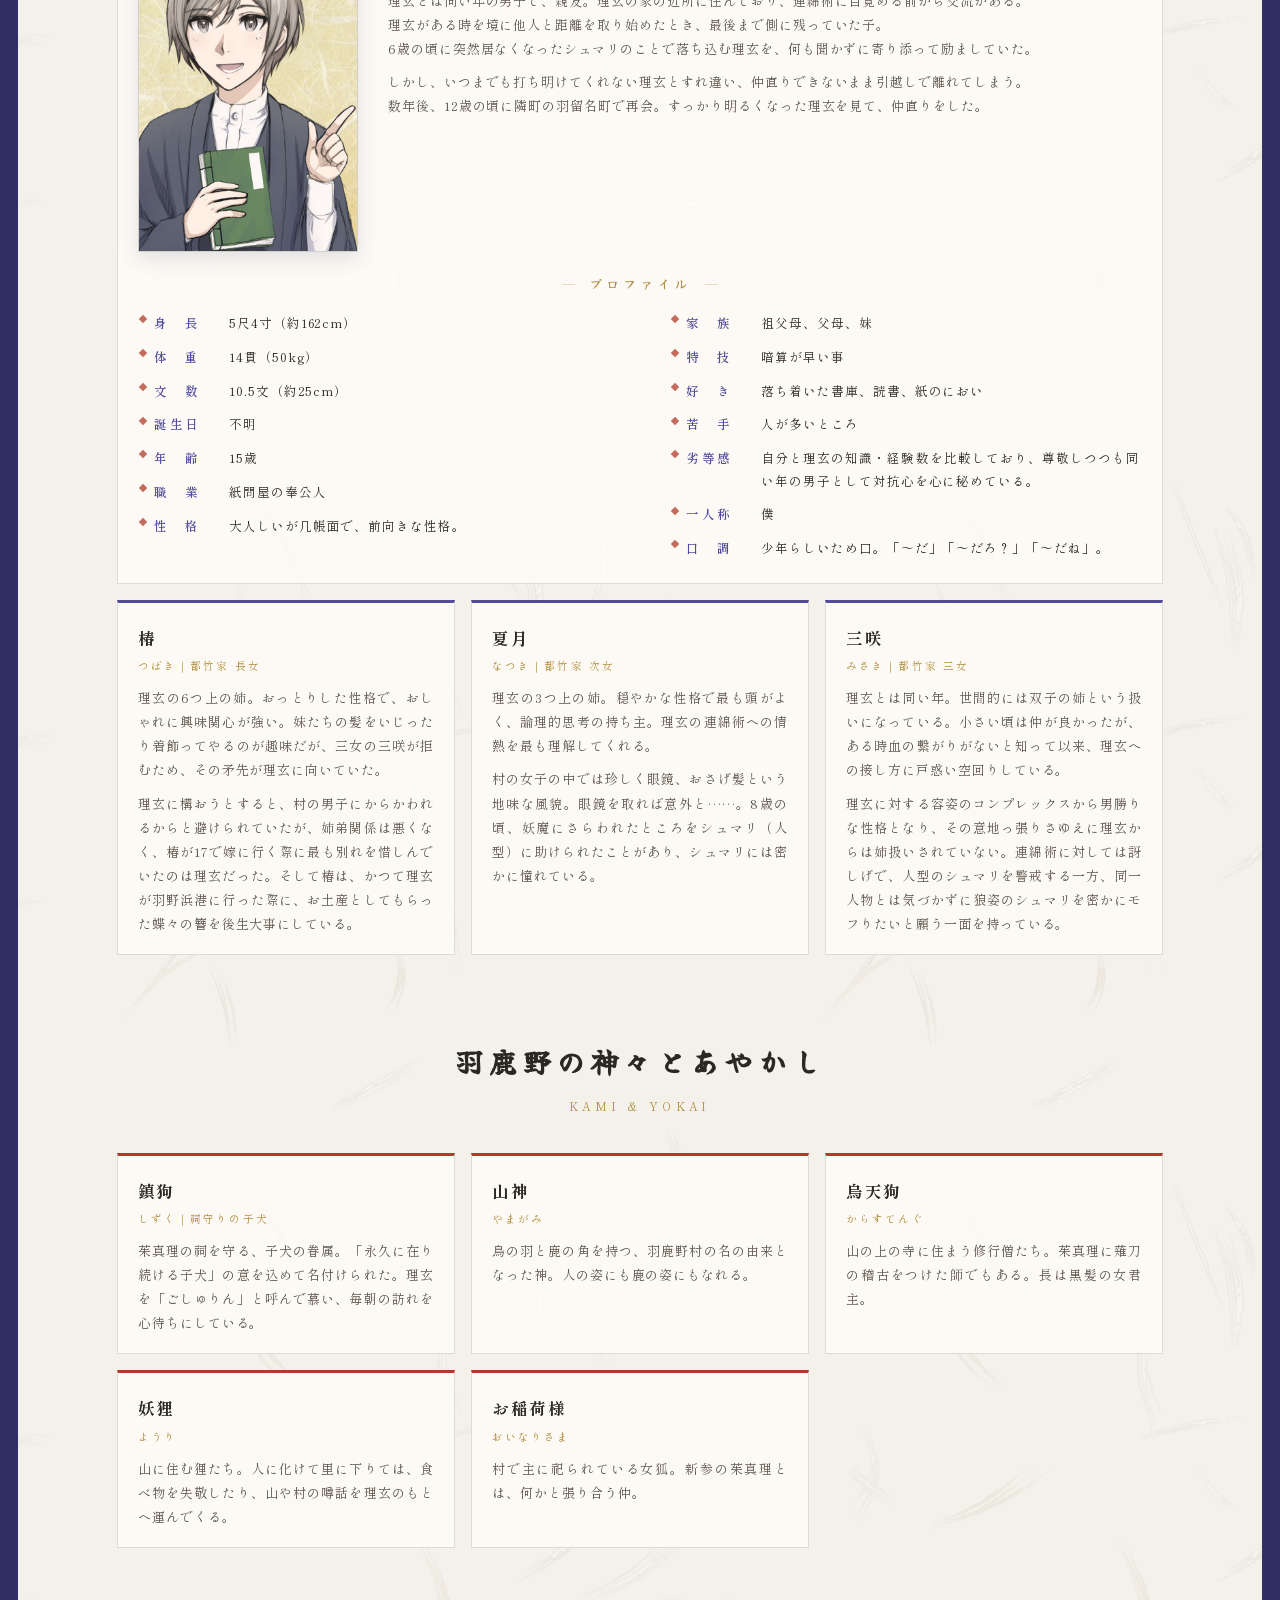
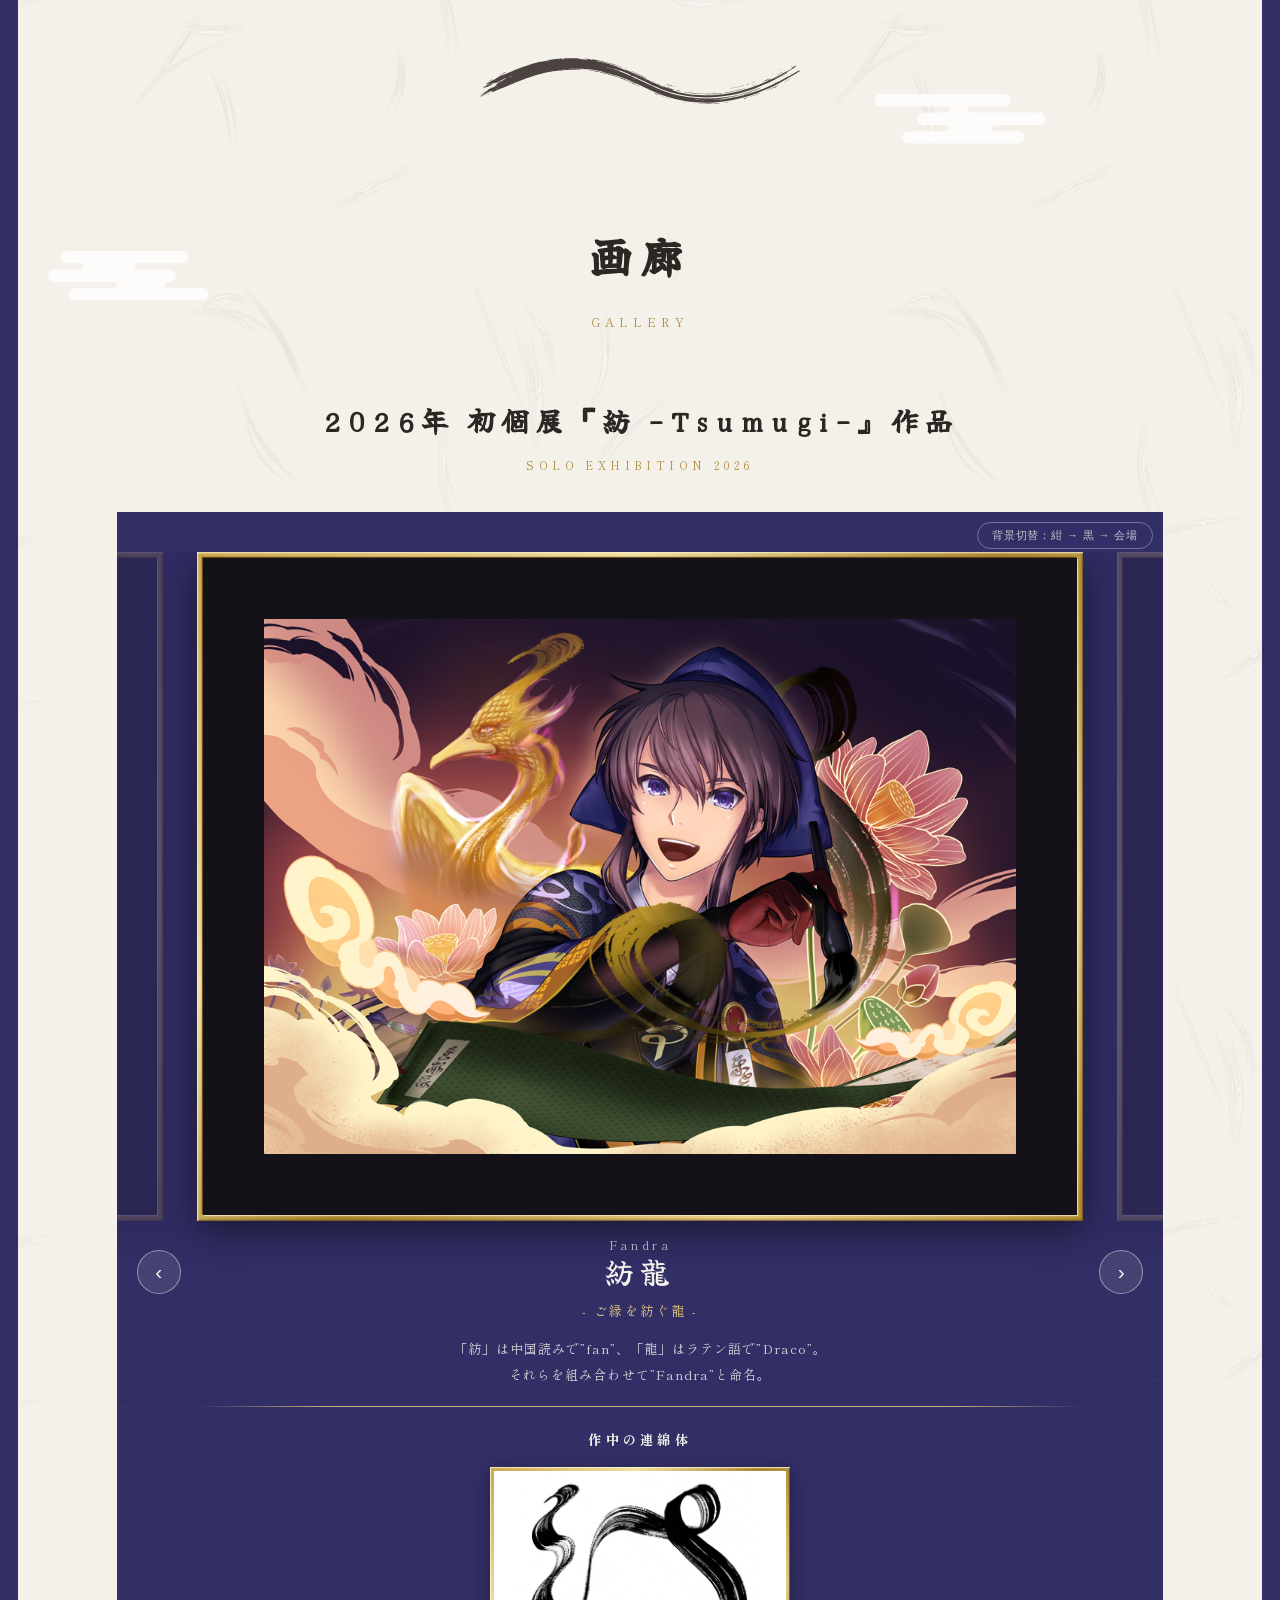
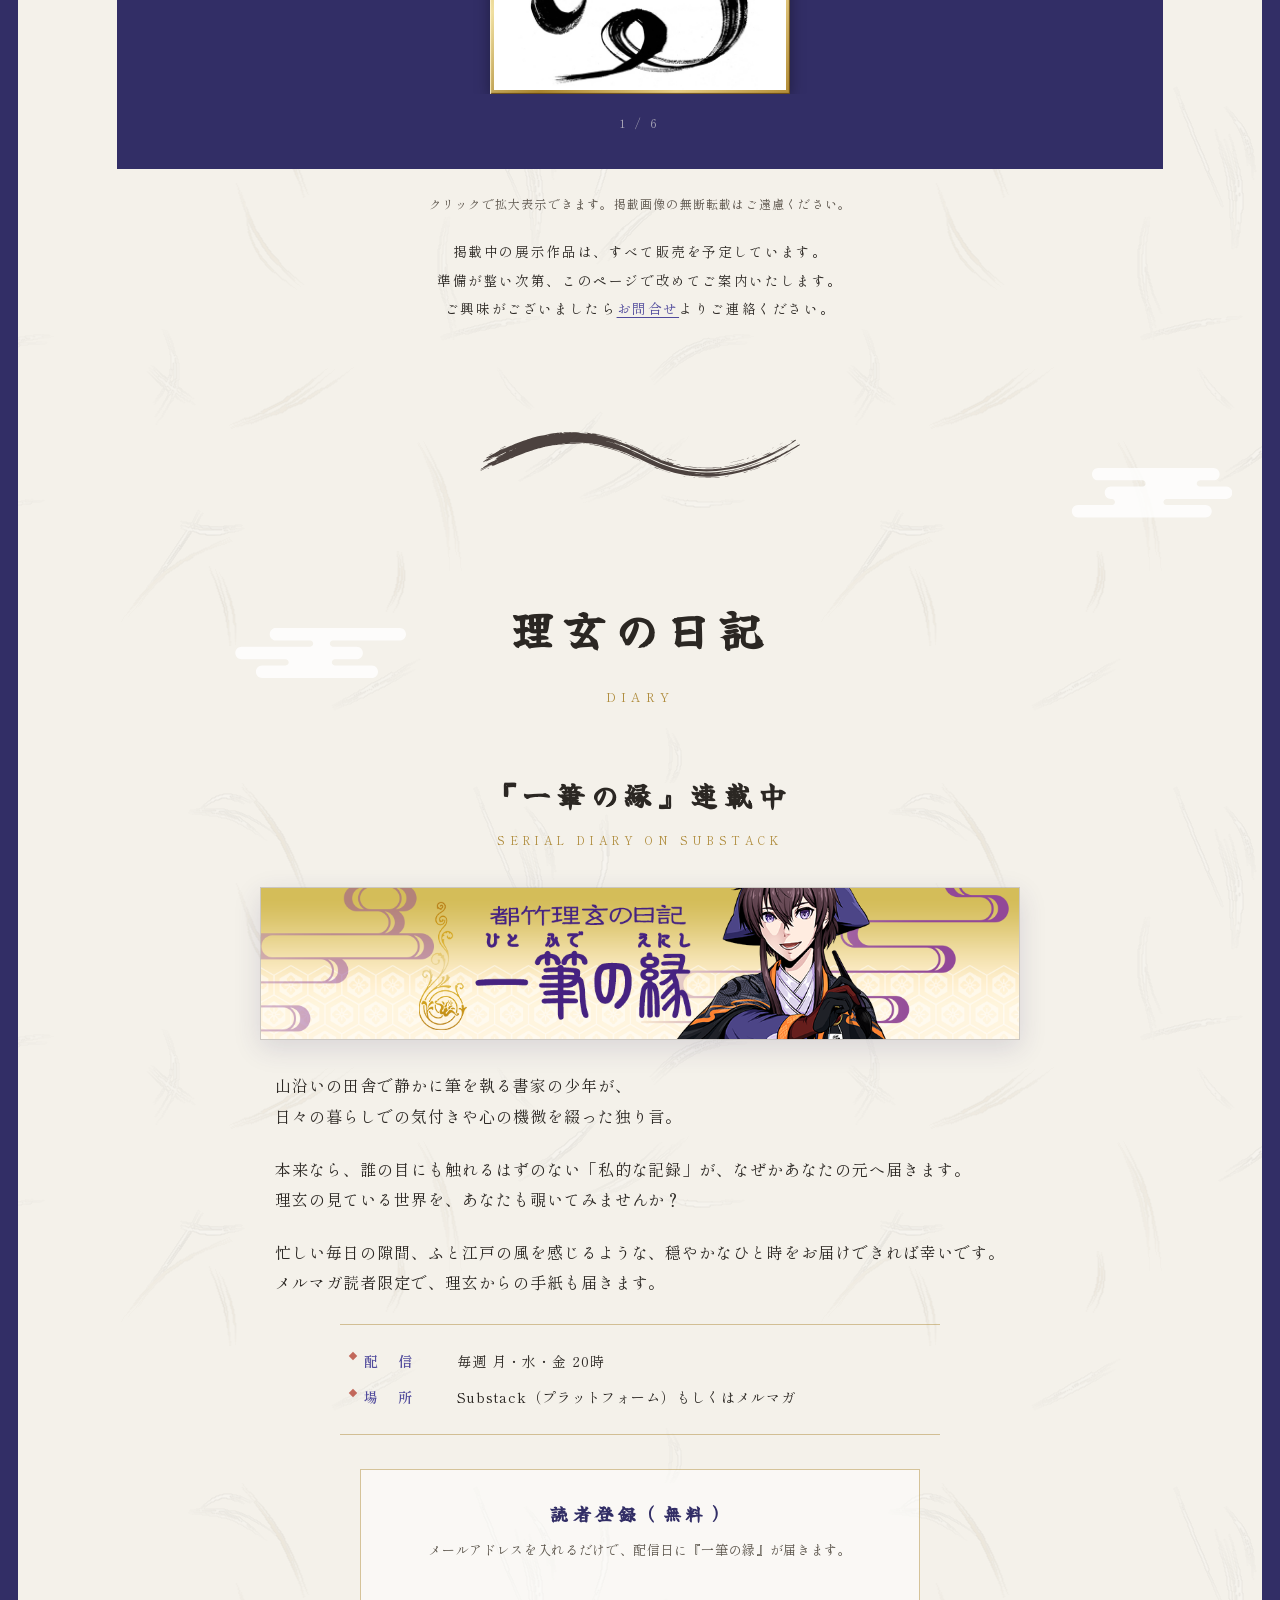
==== commit 05f60e60: "通販を画面切り替えで表示（/shop/ の複製・オーダーフォーム以下なし） Co-Authored-By: Claude Sonnet 5.5 <noreply@anthropic.com>" ====
--- a/index.html
+++ b/index.html
@@ -2105,6 +2105,122 @@
         gap: 12px
       }
     }
+/* ============ 商品カード ============ */
+    #shopView .sp-grid {
+      display: grid; gap: 24px;
+      grid-template-columns: repeat(3, minmax(0, 1fr));
+      max-width: 960px; margin: 0 auto;
+    }
+    .sp-item {
+      display: flex; flex-direction: column;
+      background: rgba(255, 255, 255, .65);
+      border: 1px solid rgba(43, 39, 35, .12); border-radius: 6px; overflow: hidden;
+      transition: transform .2s, box-shadow .2s;
+    }
+    .sp-item:hover { transform: translateY(-3px); box-shadow: 0 8px 20px rgba(50, 46, 102, .15) }
+
+    .sp-img {
+      display: block; position: relative; aspect-ratio: 1 / 1; background: #fff;
+      width: 100%; padding: 0; border: 0; cursor: pointer; font: inherit;
+    }
+    .sp-img img { position: absolute; inset: 0; width: 100%; height: 100%; object-fit: contain; display: block }
+    .sp-count {
+      position: absolute; left: 8px; top: 8px;
+      font-size: 14px; color: var(--kon); background: rgba(244, 241, 234, .92);
+      border: 1px solid rgba(81, 75, 156, .4); padding: 0 10px; border-radius: 999px;
+    }
+    .sp-img::after {
+      content: attr(data-hint);
+      position: absolute; right: 8px; bottom: 8px;
+      font-size: 14px; color: var(--washi); background: var(--kon);
+      padding: 2px 10px; border-radius: 999px; opacity: 0; transition: opacity .2s;
+    }
+    .sp-img:hover::after, .sp-img:focus-visible::after { opacity: 1 }
+    .sp-img .noimg {
+      position: absolute; inset: 0; display: grid; place-items: center;
+      color: var(--sumi-usu); font-size: 14px; background: var(--washi-deep);
+    }
+
+    .sp-body { padding: 12px 16px 16px }
+    .sp-series { font-size: 14px; color: var(--kin); letter-spacing: .12em }
+    .sp-name { font-size: 18px; font-weight: 700; line-height: 1.5; word-break: keep-all; overflow-wrap: anywhere }
+    .sp-name a { color: inherit; text-decoration: none }
+    .sp-name a:hover { color: var(--kon) }
+    .sp-price { margin-top: 4px; font-size: 16px; color: var(--shu); font-weight: 600 }
+    .sp-vars { font-size: 14px; color: var(--kon); word-break: keep-all }
+    .sp-note { font-size: 14px; color: var(--sumi-usu) }
+
+    /* ============ ギャラリー（拡大表示） ============ */
+    .sp-lightbox {
+      position: fixed; inset: 0; z-index: 100;
+      display: grid; place-items: center; padding: 16px;
+      background: rgba(30, 27, 60, .82);
+    }
+    .sp-lightbox[hidden] { display: none }
+    .sp-lb-panel {
+      width: min(880px, 100%); max-height: calc(100vh - 32px); overflow: auto;
+      background: var(--washi); border-radius: 8px; padding: 16px 16px 24px;
+      display: flex; flex-direction: column; align-items: center; gap: 12px;
+    }
+    .sp-lb-head { width: 100%; display: flex; align-items: flex-start; gap: 12px }
+    .sp-lb-title { flex: 1; font-weight: 700; font-size: 18px; line-height: 1.5 }
+    .sp-lb-close {
+      width: 40px; height: 40px; flex: none; border: 0; border-radius: 50%;
+      font-size: 24px; line-height: 1; color: var(--sumi); background: transparent; cursor: pointer;
+      transition: background .2s;
+    }
+    .sp-lb-close:hover { background: rgba(43, 39, 35, .1) }
+    .sp-lb-stage { position: relative; width: 100%; display: grid; place-items: center; background: #fff; border-radius: 4px }
+    .sp-lb-img { max-width: 100%; max-height: min(62vh, 640px); object-fit: contain; display: block }
+    .sp-lb-nav {
+      position: absolute; top: 50%; transform: translateY(-50%);
+      width: 44px; height: 44px; border: 0; border-radius: 50%;
+      font-size: 28px; line-height: 1; color: var(--washi); background: rgba(50, 46, 102, .7); cursor: pointer;
+      transition: background .2s;
+    }
+    .sp-lb-nav:hover { background: var(--kon) }
+    .sp-lb-prev { left: 8px }
+    .sp-lb-next { right: 8px }
+    .sp-lb-meta { width: 100%; display: flex; justify-content: space-between; gap: 12px; color: var(--sumi-usu) }
+    .sp-lb-count { flex: none; letter-spacing: .1em }
+    .sp-lb-thumbs { display: flex; flex-wrap: wrap; justify-content: center; gap: 8px }
+    .sp-lb-thumbs button {
+      width: 64px; height: 64px; padding: 0; background: #fff; cursor: pointer;
+      border: 2px solid transparent; border-radius: 4px; opacity: .6; transition: opacity .2s, border-color .2s;
+    }
+    .sp-lb-thumbs button:hover { opacity: 1 }
+    .sp-lb-thumbs button[aria-current="true"] { border-color: var(--kon); opacity: 1 }
+    .sp-lb-thumbs img { width: 100%; height: 100%; object-fit: contain; display: block }
+    .sp-lb-shop { margin-top: 4px }
+
+
+    /* ============ 通販ビュー（画面切り替え） ============ */
+    #shopView { display: none }
+    body.view-shop #shopView { display: block; animation: spFade .5s ease }
+    body.view-shop main > *:not(nav):not(#shopView) { display: none !important }
+    @keyframes spFade { from { opacity: 0; transform: translateY(10px) } to { opacity: 1; transform: none } }
+    nav a[aria-current="page"]::after { width: 100% }
+    #shopView[data-lang="ja"] .en, #shopView[data-lang="en"] .ja,
+    #sp-lightbox[data-lang="ja"] .en, #sp-lightbox[data-lang="en"] .ja { display: none !important }
+    #shopView .nb { display: inline-block }
+    .sp-lang { display: flex; width: max-content; margin: 0 auto 20px; border: 1px solid var(--kon); border-radius: 999px; overflow: hidden; background: rgba(244,241,234,.95) }
+    .sp-lang button { font: 600 14px 'Shippori Mincho', serif; letter-spacing: .08em; padding: 6px 16px; border: 0; background: transparent; color: var(--kon); cursor: pointer; transition: background .2s, color .2s }
+    .sp-lang button:hover { background: rgba(81,75,156,.12) }
+    .sp-lang button[aria-pressed="true"] { background: var(--kon); color: var(--washi) }
+    .sp-lead { text-align: center; color: var(--sumi-usu); max-width: 36em; margin: 0 auto }
+    .sp-block { padding-top: 24px; padding-bottom: 24px }
+    .sp-block-title { font-family: 'Yuji Syuku', serif; font-weight: 400; font-size: clamp(22px, 3.6vw, 28px); text-align: center; letter-spacing: .14em; word-break: keep-all }
+    .sp-block-sub { text-align: center; color: var(--kin); font-size: 14px; letter-spacing: .3em; margin: 4px 0 12px }
+    .sp-jp-only { display: table; margin: 0 auto 28px; padding: 4px 16px; font-size: 14px; color: var(--sumi-usu); border: 1px solid rgba(43,39,35,.25); border-radius: 999px; background: rgba(255,255,255,.5) }
+    #shopView .sp-name { font-size: 18px }
+    .sp-lightbox .btn { margin-top: 4px; font-size: 16px; padding: 12px 32px }
+    .sp-lightbox button { font-family: inherit }
+    @media (max-width: 560px) {
+      #shopView .sp-grid { grid-template-columns: repeat(2, minmax(0, 1fr)); gap: 12px }
+      .sp-body { padding: 8px 12px 12px }
+      #shopView .sp-name { font-size: 16px }
+    }
+    @media (max-width: 900px) and (min-width: 561px) { #shopView .sp-grid { grid-template-columns: repeat(2, minmax(0, 1fr)) } }
   </style>
   <!-- 構造化データ（JSON-LD） -->
   <script type="application/ld+json">
@@ -2673,48 +2789,30 @@
         </div>
       </section>
 
-      <!-- ============ 通販 ============ -->
-      <section id="shop" class="reveal">
-        <img class="kasumi" src="assets/kasumi_02.svg" alt="" style="left:8px;top:-10px">
-        <img class="kasumi flip" src="assets/kasumi_01.svg" alt="" style="right:8px;top:150px">
-        <h2 class="sec-title">グッズ通販</h2>
-        <div class="sec-sub">SHOP</div>
-        <p class="shop-lead">『連綿師』グッズの通販はBOOTHにて行っております。<br>※デザインフェスタ61で販売したグッズと同じものです。</p>
-        <div class="goods-list">
-          <div class="goods-item">
-            <h4>ポストカード</h4>
-            <div class="price">各 ￥200</div>
+      <!-- ============ 通販（画面切り替えビュー：/shop/ の複製・オーダーフォーム以下は無し） ============ -->
+      <div id="shopView" data-lang="ja">
+        <section>
+          <h2 class="sec-title">グッズ通販</h2>
+          <div class="sec-sub">SHOP</div>
+          <div class="sp-lang" role="group" aria-label="Language">
+            <button type="button" data-lang="ja" title="日本語で表示">JP</button>
+            <button type="button" data-lang="en" title="Show in English">EN</button>
           </div>
-          <div class="goods-item">
-            <h4>カンバッジ</h4>
-            <div class="price">キャラ 各￥300<br>連綿体 各￥200</div>
-          </div>
-          <div class="goods-item">
-            <h4>フレークシールセット</h4>
-            <div class="price">￥500</div>
-          </div>
-          <div class="goods-item">
-            <h4>A4クリアファイル</h4>
-            <div class="price">各 ￥500</div>
-          </div>
-          <div class="goods-item">
-            <h4>アクリルスタンド</h4>
-            <div class="price">各 ￥1,500</div>
-          </div>
-          <div class="goods-item">
-            <h4>B2タペストリー</h4>
-            <div class="price">各 ￥5,000</div>
-          </div>
-          <div class="goods-item">
-            <h4>色紙</h4>
-            <div class="price">￥5,300</div>
-          </div>
-        </div>
-        <div class="btn-row">
-          <a class="btn shu" href="https://lmaworks.booth.pm/" target="_blank" rel="noopener">BOOTHでグッズを見る</a>
-        </div>
-        <p class="shop-note">在庫状況・最新のラインナップはBOOTHのショップページをご確認ください。</p>
-      </section>
+          <p class="sp-lead"><span class="ja">オリジナル作品『連綿師』と、連綿体のグッズを販売しています。<br>画像を押すと販売ページが開きます。</span><span class="en">Goods from the original series "RENMENSHI" and items featuring renmen-tai calligraphy.<br>Tap an image to open its store page.</span></p>
+        </section>
+        <section class="sp-block" id="sp-booth">
+          <h3 class="sp-block-title"><span class="ja">『連綿師』グッズ</span><span class="en">RENMENSHI Goods</span></h3>
+          <p class="sp-block-sub">BOOTH</p>
+          <p class="sp-jp-only"><span class="ja">販売ページは日本語のみです</span><span class="en">Store pages are in Japanese only</span></p>
+          <div class="sp-grid" data-list="booth"></div>
+        </section>
+        <section class="sp-block" id="sp-suzuri">
+          <h3 class="sp-block-title"><span class="ja">連綿体グッズ</span><span class="en">Renmen-tai Calligraphy Goods</span></h3>
+          <p class="sp-block-sub">SUZURI</p>
+          <p class="sp-jp-only"><span class="ja">販売ページは日本語のみです</span><span class="en">Store pages are in Japanese only</span></p>
+          <div class="sp-grid" data-list="suzuri"></div>
+        </section>
+      </div>
 
       <!-- ============ 二次創作ガイドライン ============ -->
       <section id="guideline" class="reveal">
@@ -3301,6 +3399,270 @@
       }
     });
   </script>
+<div id="sp-lightbox" data-lang="ja" class="sp-lightbox" role="dialog" aria-modal="true" aria-label="Gallery" hidden>
+    <div class="sp-lb-panel">
+      <div class="sp-lb-head">
+        <p class="sp-lb-title"></p>
+        <button type="button" class="sp-lb-close" title="閉じる / Close" aria-label="Close">×</button>
+      </div>
+      <div class="sp-lb-stage">
+        <button type="button" class="sp-lb-nav sp-lb-prev" title="前の画像 / Previous" aria-label="Previous">‹</button>
+        <img class="sp-lb-img" alt="" draggable="false">
+        <button type="button" class="sp-lb-nav sp-lb-next" title="次の画像 / Next" aria-label="Next">›</button>
+      </div>
+      <p class="sp-lb-meta"><span class="sp-lb-cap"></span><span class="sp-lb-count"></span></p>
+      <div class="sp-lb-thumbs"></div>
+      <a class="btn sp-lb-shop" target="_blank" rel="noopener"></a>
+    </div>
+  </div>
+
+
+  <script>
+  (function () {
+    const B = "shop/images/booth/";
+    const GOODS = {
+      booth: {
+        shop: "BOOTH",
+        // 並びは表示価格の安い順。連綿みくじはおまけなので最後（3列表示で右下）
+        items: [
+          { url: "https://lmaworks.booth.pm/items/7155207",
+            ja: "【連綿師】|ポストカード", en: "RENMENSHI Postcards", price: "各¥200", priceEn: "¥200 each", vars: { ja: "理玄／|シュマリ／|玄也", en: "Rigen / Shumari / Genya" },
+            imgs: [
+              { src: B + "Postcard_縦断裁-_Renmenshi_Rigen.webp", ja: "理玄", en: "Rigen" },
+              { src: B + "Postcard_縦断裁-_Renmenshi_Shumari.webp", ja: "シュマリ", en: "Shumari" },
+              { src: B + "Postcard_縦断裁-_Renmenshi_Genya.webp", ja: "玄也", en: "Genya" },
+            ] },
+          { url: "https://lmaworks.booth.pm/items/7155336",
+            ja: "【連綿師】|カンバッジ", en: "RENMENSHI Can Badges",
+            // 種類ごとに価格が違うときは rows で「種類→価格」を並べる
+            rows: [
+              { vars: { ja: "理玄／|シュマリ／|玄也", en: "Rigen / Shumari / Genya" }, price: "各¥300", priceEn: "¥300 each" },
+              { vars: { ja: "連綿体|（書家／|大神／|大蛇）", en: "Renmen-tai calligraphy (3 designs)" }, price: "各¥200", priceEn: "¥200 each" },
+            ],
+            imgs: [B + "カンバッジ.webp"] },
+          { url: "https://lmaworks.booth.pm/items/7155584",
+            ja: "【連綿師】|フレークシール|セット", en: "RENMENSHI Flake Sticker Set", price: "¥500",
+            imgs: [B + "フレークシールセット_1500x2105.webp"] },
+          { url: "https://lmaworks.booth.pm/items/7155569",
+            ja: "【連綿師】|A4|クリアファイル", en: "RENMENSHI A4 Clear File", price: "各¥500", priceEn: "¥500 each", vars: { ja: "理玄／|シュマリ／|玄也", en: "Rigen / Shumari / Genya" },
+            imgs: [
+              { src: B + "3人衆_クリアファイル.webp", ja: "3キャラセット", en: "Set of 3" },
+              { src: B + "理玄_クリアファイル.webp", ja: "理玄", en: "Rigen" },
+              { src: B + "PrintPac_clearfile_A4_Rigen_ol.webp", ja: "理玄（表・裏）", en: "Rigen (front & back)" },
+              { src: B + "シュマリ_クリアファイル.webp", ja: "シュマリ", en: "Shumari" },
+              { src: B + "PrintPac_clearfile_A4_Shumari_ol.webp", ja: "シュマリ（表・裏）", en: "Shumari (front & back)" },
+              { src: B + "玄也_クリアファイル.webp", ja: "玄也", en: "Genya" },
+              { src: B + "PrintPac_clearfile_A4_Genya_ol.webp", ja: "玄也（表・裏）", en: "Genya (front & back)" },
+            ] },
+          { url: "https://lmaworks.booth.pm/items/8662568",
+            ja: "個展【紡】|作品|ポストカード| 全5種|セット\n（特典：|三貴神|ステッカー付）", en: "Exhibition \"Tsumugi\" Art Postcards — Set of 5\n(bonus Sankishin sticker)",
+            price: "¥1,500",
+            note: { ja: "単品 ¥250　|※特典は無し", en: "Single cards ¥250 each (no bonus)" },
+            imgs: [
+              { src: B + "個展作品ポスカ5枚組_実物_1500x1064.webp", ja: "ポストカード 全5種", en: "All 5 postcards" },
+              { src: B + "kishino個展【tsumugi】キービジュアル_postcard.webp", ja: "キービジュアル", en: "Key visual" },
+              { src: B + "狐面とシュマリ_postcard.webp", ja: "狐面とシュマリ", en: "Kitsunemen & Shumari" },
+              { src: B + "初陣_闇を切り裂く一閃_postcard.webp", ja: "初陣 ─ 闇を切り裂く一閃", en: "First Battle" },
+              { src: B + "団子_postcard.webp", ja: "団子", en: "Dango" },
+              { src: B + "理玄_連綿術発動_紙魚_postcard.webp", ja: "理玄 ─ 連綿術発動", en: "Rigen" },
+              { src: B + "三貴神シール01.webp", ja: "特典：三貴神ステッカー", en: "Bonus: Sankishin stickers" },
+              { src: B + "【紡】天照大御神ステッカー.webp", ja: "天照大御神", en: "Amaterasu" },
+              { src: B + "【紡】月読命ステッカー.webp", ja: "月読命", en: "Tsukuyomi" },
+              { src: B + "【紡】素戔嗚尊ステッカー.webp", ja: "素戔嗚尊", en: "Susanoo" },
+            ] },
+          { url: "https://lmaworks.booth.pm/items/7155446",
+            ja: "【連綿師】|アクリル|スタンド", en: "RENMENSHI Acrylic Stand", price: "各¥1,500", priceEn: "¥1,500 each", vars: { ja: "理玄／|シュマリ／|玄也", en: "Rigen / Shumari / Genya" },
+            imgs: [B + "アクスタ集合絵.webp"] },
+          { url: "https://lmaworks.booth.pm/items/7155601",
+            ja: "【連綿師】|B2|タペストリー", en: "RENMENSHI B2 Tapestry", price: "各¥5,000", priceEn: "¥5,000 each", vars: { ja: "理玄／|シュマリ／|玄也", en: "Rigen / Shumari / Genya" },
+            imgs: [
+              { src: B + "理玄_B2タペストリー_w1200.webp", ja: "理玄", en: "Rigen" },
+              { src: B + "茱真理_B2タペストリー_w1200.webp", ja: "シュマリ", en: "Shumari" },
+              { src: B + "玄也_B2タペストリー_w1200.webp", ja: "玄也", en: "Genya" },
+            ] },
+          { url: "https://lmaworks.booth.pm/items/7828922",
+            ja: "理玄・|原画色紙", en: "Rigen — Original Hand-Drawn Shikishi", price: "¥5,300",
+            imgs: [B + "理玄色紙2_12×13.5cm.webp"] },
+          { url: "https://lmaworks.booth.pm/items/8662575",
+            ja: "連綿|みくじ", en: "Renmen Omikuji (fortune slip)", price: "¥100",
+            imgs: [B + "連綿みくじ_01.webp"] },
+        ]
+      },
+      suzuri: {
+        shop: "SUZURI",
+        series: "紡 -tsumugi-",
+        // 並びは表示価格の安い順
+        items: [
+          { url: "https://suzuri.jp/_kishino/20910897/mug/m/white",
+            ja: "マグカップ", en: "Mug", price: "¥2,816", imgs: ["shop/images/suzuri/05_mug.webp"] },
+          { url: "https://suzuri.jp/_kishino/20910897/soft-clear-smartphone-case/iphone16/clear",
+            ja: "ソフトクリア|スマホケース", en: "Soft Clear Phone Case", price: "¥3,184", imgs: ["shop/images/suzuri/04_smartphone-case.webp"] },
+          { url: "https://suzuri.jp/_kishino/20910897/tote-bag/m/natural",
+            ja: "トートバッグ", en: "Tote Bag", price: "¥3,630", imgs: ["shop/images/suzuri/02_tote-bag.webp"] },
+          { url: "https://suzuri.jp/_kishino/20910897/thermo-tumbler/360ml/white",
+            ja: "サーモ|タンブラー", en: "Thermo Tumbler", price: "¥4,257", imgs: ["shop/images/suzuri/06_thermo-tumbler.webp"] },
+          { url: "https://suzuri.jp/_kishino/20910897/cushion/free/white",
+            ja: "クッション", en: "Cushion", price: "¥5,049", imgs: ["shop/images/suzuri/01_cushion.webp"] },
+          { url: "https://suzuri.jp/_kishino/20910897/hoodie/s/white",
+            ja: "パーカー", en: "Hoodie", price: "¥5,564", imgs: ["shop/images/suzuri/03_hoodie.webp"] },
+        ]
+      }
+    };
+
+    const esc = s => String(s).replace(/[&<>"]/g, c => ({ "&": "&amp;", "<": "&lt;", ">": "&gt;", '"': "&quot;" }[c]));
+    // 商品名の「|」は折り返してよい位置（語の途中で改行させないため）
+    // 「\n」は必ず改行する位置
+    const nameHtml = s => esc(s).split("|").join("<wbr>").split("\n").join("<br>");
+    const brHtml = s => esc(s).split("\n").join("<br>");
+    const plain = s => String(s).split("|").join("").split("\n").join(" ");
+    // 「|」で区切ったかたまりを inline-block で包む（Safari でもかたまりの途中では折り返さない）
+    const nbHtml = s => esc(s).split("|").map(x => `<span class="nb">${x}</span>`).join("");
+    const bi = (ja, en) => `<span class="ja">${ja}</span><span class="en">${en}</span>`;
+    const NOIMG = `<span class="noimg">${bi("画像準備中", "Image coming soon")}</span>`;
+    // 画像は文字列でも { src, ja, en } でも書けるようにそろえる
+    const normImgs = it => (it.imgs || []).map(x => typeof x === "string" ? { src: x } : x);
+
+    function render() {
+      for (const [key, group] of Object.entries(GOODS)) {
+        const grid = document.querySelector(`[data-list="${key}"]`);
+        grid.innerHTML = group.items.map((it, idx) => {
+          const tip = `${group.shop}で開きます（別タブ） / Opens ${group.shop} in a new tab`;
+          const imgs = normImgs(it);
+          const alt = esc(plain(it.ja));
+          let media;
+          if (imgs.length > 1) {
+            media = `<button type="button" class="sp-img" data-gallery="${key}:${idx}"
+                title="画像を拡大して見る（${imgs.length}枚） / View ${imgs.length} images" data-hint="${esc(`拡大 ${imgs.length}枚`)}">
+                <img src="${esc(imgs[0].src)}" alt="${alt}" loading="lazy" draggable="false">
+                <span class="sp-count">${bi(`全${imgs.length}枚`, `${imgs.length} images`)}</span>
+              </button>`;
+          } else if (imgs.length === 1) {
+            media = `<a class="sp-img" href="${esc(it.url)}" target="_blank" rel="noopener" title="${esc(tip)}" data-hint="${group.shop} ↗">
+                <img src="${esc(imgs[0].src)}" alt="${alt}" loading="lazy" draggable="false">
+              </a>`;
+          } else {
+            media = `<a class="sp-img" href="${esc(it.url)}" target="_blank" rel="noopener" title="${esc(tip)}" data-hint="${group.shop} ↗">${NOIMG}</a>`;
+          }
+          return `
+          <article class="sp-item">
+            ${media}
+            <div class="sp-body">
+              ${group.series ? `<p class="sp-series">${esc(group.series)}</p>` : ""}
+              <h3 class="sp-name"><a href="${esc(it.url)}" target="_blank" rel="noopener" title="${esc(tip)}">
+                ${bi(nameHtml(it.ja), brHtml(it.en))}</a></h3>
+              ${(it.rows || [it]).map(r => `
+                ${r.vars ? `<p class="sp-vars">${bi(nbHtml(r.vars.ja), esc(r.vars.en))}</p>` : ""}
+                <p class="sp-price">${bi(esc(r.price), esc(r.priceEn || r.price))}</p>`).join("")}
+              ${it.note ? `<p class="sp-note">${bi(esc(it.note.ja).split("|").map(x => `<span class="nb">${x}</span>`).join(""), esc(it.note.en))}</p>` : ""}
+            </div>
+          </article>`;
+        }).join("");
+      }
+      // 画像ファイルが見つからないときは「画像準備中」に差し替える
+      document.querySelectorAll(".sp-img img").forEach(img => {
+        img.addEventListener("error", () => img.outerHTML = NOIMG, { once: true });
+      });
+      document.querySelectorAll("[data-gallery]").forEach(btn => btn.addEventListener("click", () => {
+        const [key, idx] = btn.dataset.gallery.split(":");
+        openGallery(GOODS[key], GOODS[key].items[idx], btn);
+      }));
+
+    }
+
+    /* ===== ギャラリー（拡大表示＋スライド） ===== */
+    const lb = document.getElementById("sp-lightbox");
+    const lbImg = lb.querySelector(".sp-lb-img");
+    const lbCap = lb.querySelector(".sp-lb-cap");
+    const lbCount = lb.querySelector(".sp-lb-count");
+    const lbThumbs = lb.querySelector(".sp-lb-thumbs");
+    const lbTitle = lb.querySelector(".sp-lb-title");
+    const lbShop = lb.querySelector(".sp-lb-shop");
+    let lbList = [], lbIndex = 0, lbOpener = null;
+
+    function openGallery(group, it, opener) {
+      lbList = normImgs(it);
+      lbOpener = opener;
+      lbTitle.innerHTML = bi(esc(plain(it.ja)), esc(it.en));
+      lbShop.href = it.url;
+      lbShop.title = `${group.shop}で開きます（別タブ） / Opens ${group.shop} in a new tab`;
+      lbShop.innerHTML = bi(`${group.shop}で見る ↗`, `View on ${group.shop} ↗`);
+      lbThumbs.innerHTML = lbList.map((im, i) =>
+        `<button type="button" data-i="${i}" title="${esc(im.ja || "")}"><img src="${esc(im.src)}" alt="" draggable="false"></button>`).join("");
+      lbThumbs.querySelectorAll("button").forEach(b => b.addEventListener("click", () => showSlide(+b.dataset.i)));
+      showSlide(0);
+      lb.hidden = false;
+      document.body.style.overflow = "hidden";
+      lb.querySelector(".sp-lb-close").focus();
+    }
+    function closeGallery() {
+      lb.hidden = true;
+      document.body.style.overflow = "";
+      if (lbOpener) lbOpener.focus();
+    }
+    function showSlide(i) {
+      lbIndex = (i + lbList.length) % lbList.length;
+      const im = lbList[lbIndex];
+      lbImg.src = im.src;
+      lbImg.alt = im.ja || "";
+      lbCap.innerHTML = im.ja ? bi(esc(im.ja), esc(im.en || im.ja)) : "";
+      lbCount.textContent = `${lbIndex + 1} / ${lbList.length}`;
+      lbThumbs.querySelectorAll("button").forEach((b, n) => b.setAttribute("aria-current", n === lbIndex));
+    }
+    lb.querySelector(".sp-lb-prev").addEventListener("click", () => showSlide(lbIndex - 1));
+    lb.querySelector(".sp-lb-next").addEventListener("click", () => showSlide(lbIndex + 1));
+    lb.querySelector(".sp-lb-close").addEventListener("click", closeGallery);
+    lb.addEventListener("click", e => { if (e.target === lb) closeGallery() });
+    document.addEventListener("keydown", e => {
+      if (lb.hidden) return;
+      if (e.key === "Escape") closeGallery();
+      if (e.key === "ArrowLeft") showSlide(lbIndex - 1);
+      if (e.key === "ArrowRight") showSlide(lbIndex + 1);
+    });
+    // スマホのスワイプで前後へ
+    let touchX = null;
+    lb.addEventListener("touchstart", e => { touchX = e.touches[0].clientX }, { passive: true });
+    lb.addEventListener("touchend", e => {
+      if (touchX === null) return;
+      const dx = e.changedTouches[0].clientX - touchX;
+      if (Math.abs(dx) > 50) showSlide(lbIndex + (dx < 0 ? 1 : -1));
+      touchX = null;
+    });
+
+
+    const shopView = document.getElementById("shopView");
+    function setLang(lang) {
+      shopView.dataset.lang = lang; lb.dataset.lang = lang;
+      shopView.querySelectorAll(".sp-lang button").forEach(b => b.setAttribute("aria-pressed", b.dataset.lang === lang));
+      try { localStorage.setItem("renmenshi-goods-lang", lang) } catch (e) { }
+    }
+    let savedLang = null;
+    try { savedLang = localStorage.getItem("renmenshi-goods-lang") } catch (e) { }
+    shopView.querySelectorAll(".sp-lang button").forEach(b => b.addEventListener("click", () => setLang(b.dataset.lang)));
+    setLang(savedLang || ((navigator.language || "ja").toLowerCase().startsWith("ja") ? "ja" : "en"));
+    render();
+  })();
+  </script>
+
+  <script>
+    /* ===== 画面切り替え：ナビの「通販」で通販ビューに切り替え、他のメニューでトップに戻る ===== */
+    (function () {
+      const shopLink = document.querySelector('nav a[href="#shop"]');
+      function sync() {
+        const h = location.hash, shop = h === "#shop";
+        const was = document.body.classList.contains("view-shop");
+        document.body.classList.toggle("view-shop", shop);
+        if (shopLink) { if (shop) shopLink.setAttribute("aria-current", "page"); else shopLink.removeAttribute("aria-current"); }
+        if (shop) { window.scrollTo({ top: 0, behavior: "instant" }); }
+        else if (was) {
+          let t = null; try { t = h.length > 1 ? document.querySelector(h) : null } catch (e) { }
+          if (t) t.scrollIntoView({ behavior: "instant" }); else window.scrollTo({ top: 0, behavior: "instant" });
+        }
+      }
+      if (shopLink) shopLink.addEventListener("click", () => { if (location.hash === "#shop") window.scrollTo({ top: 0, behavior: "smooth" }) });
+      window.addEventListener("hashchange", sync);
+      sync();
+    })();
+  </script>
 </body>
 
 </html>
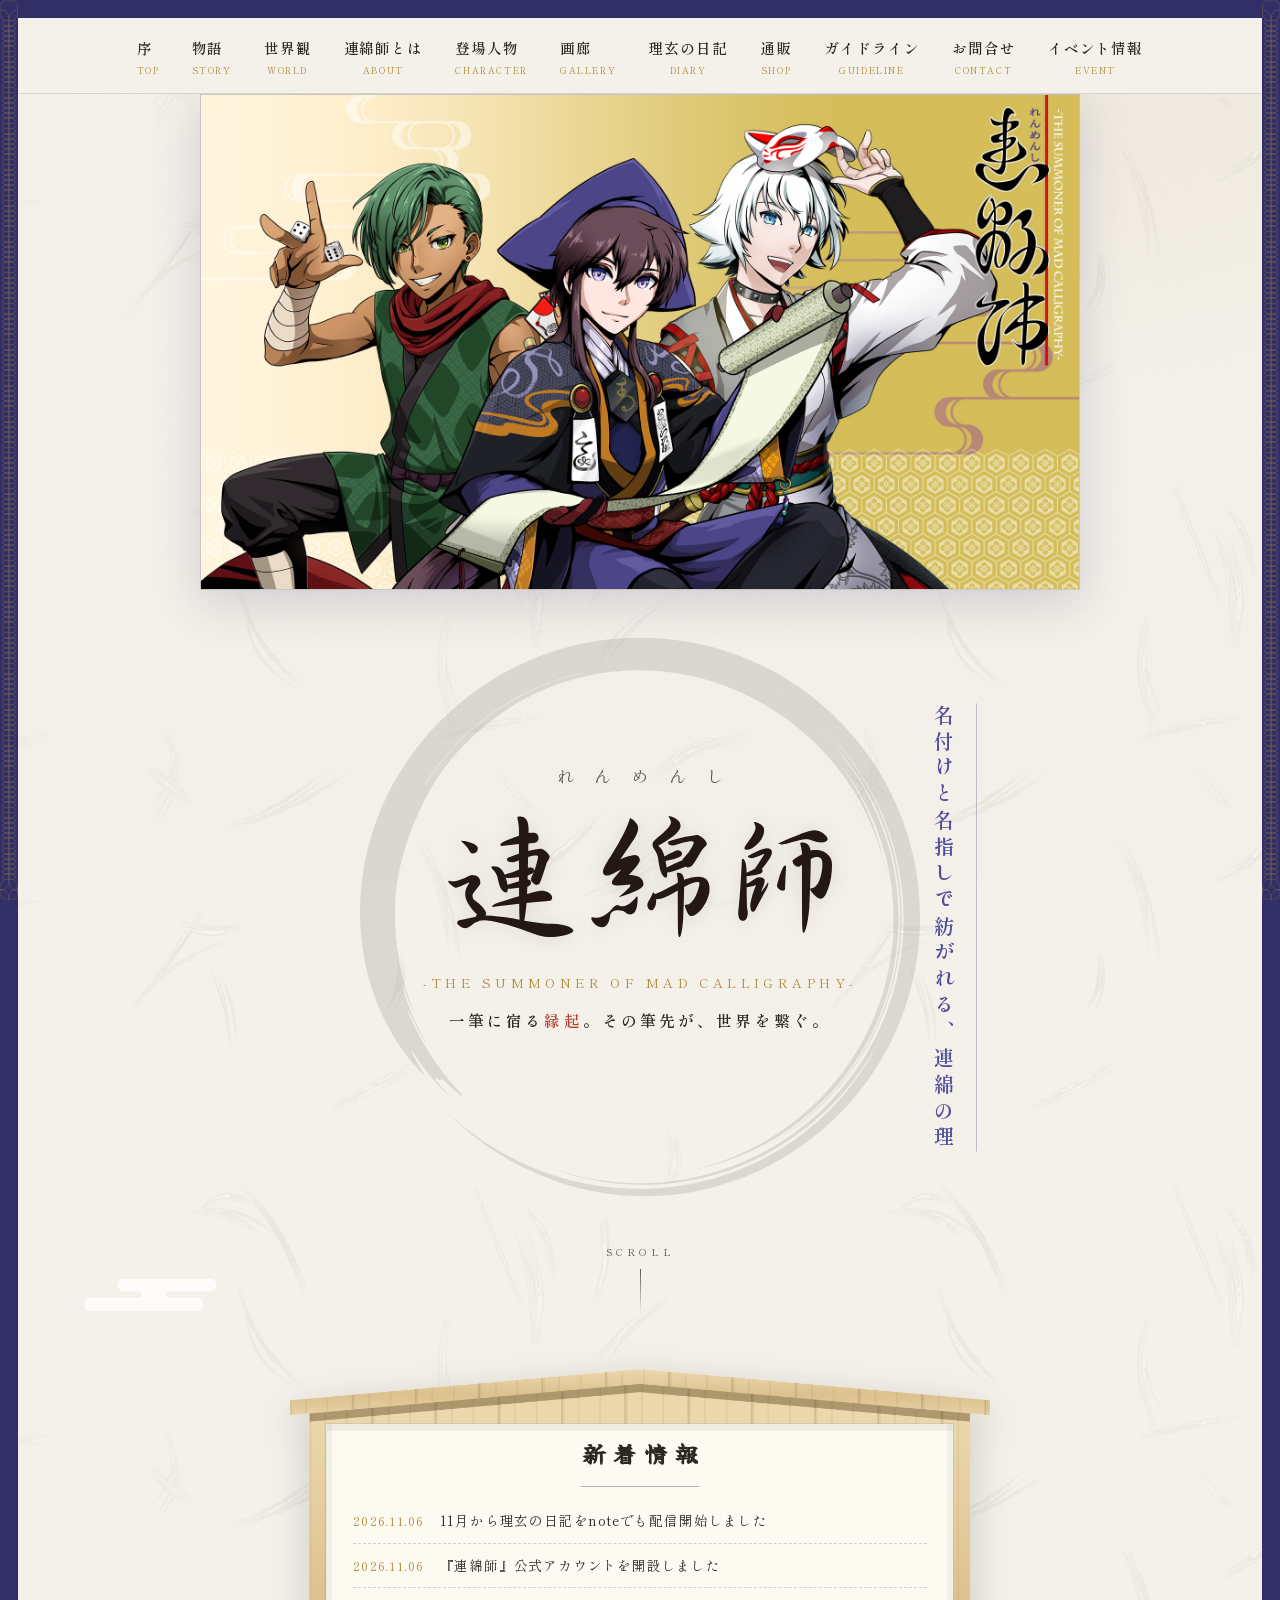
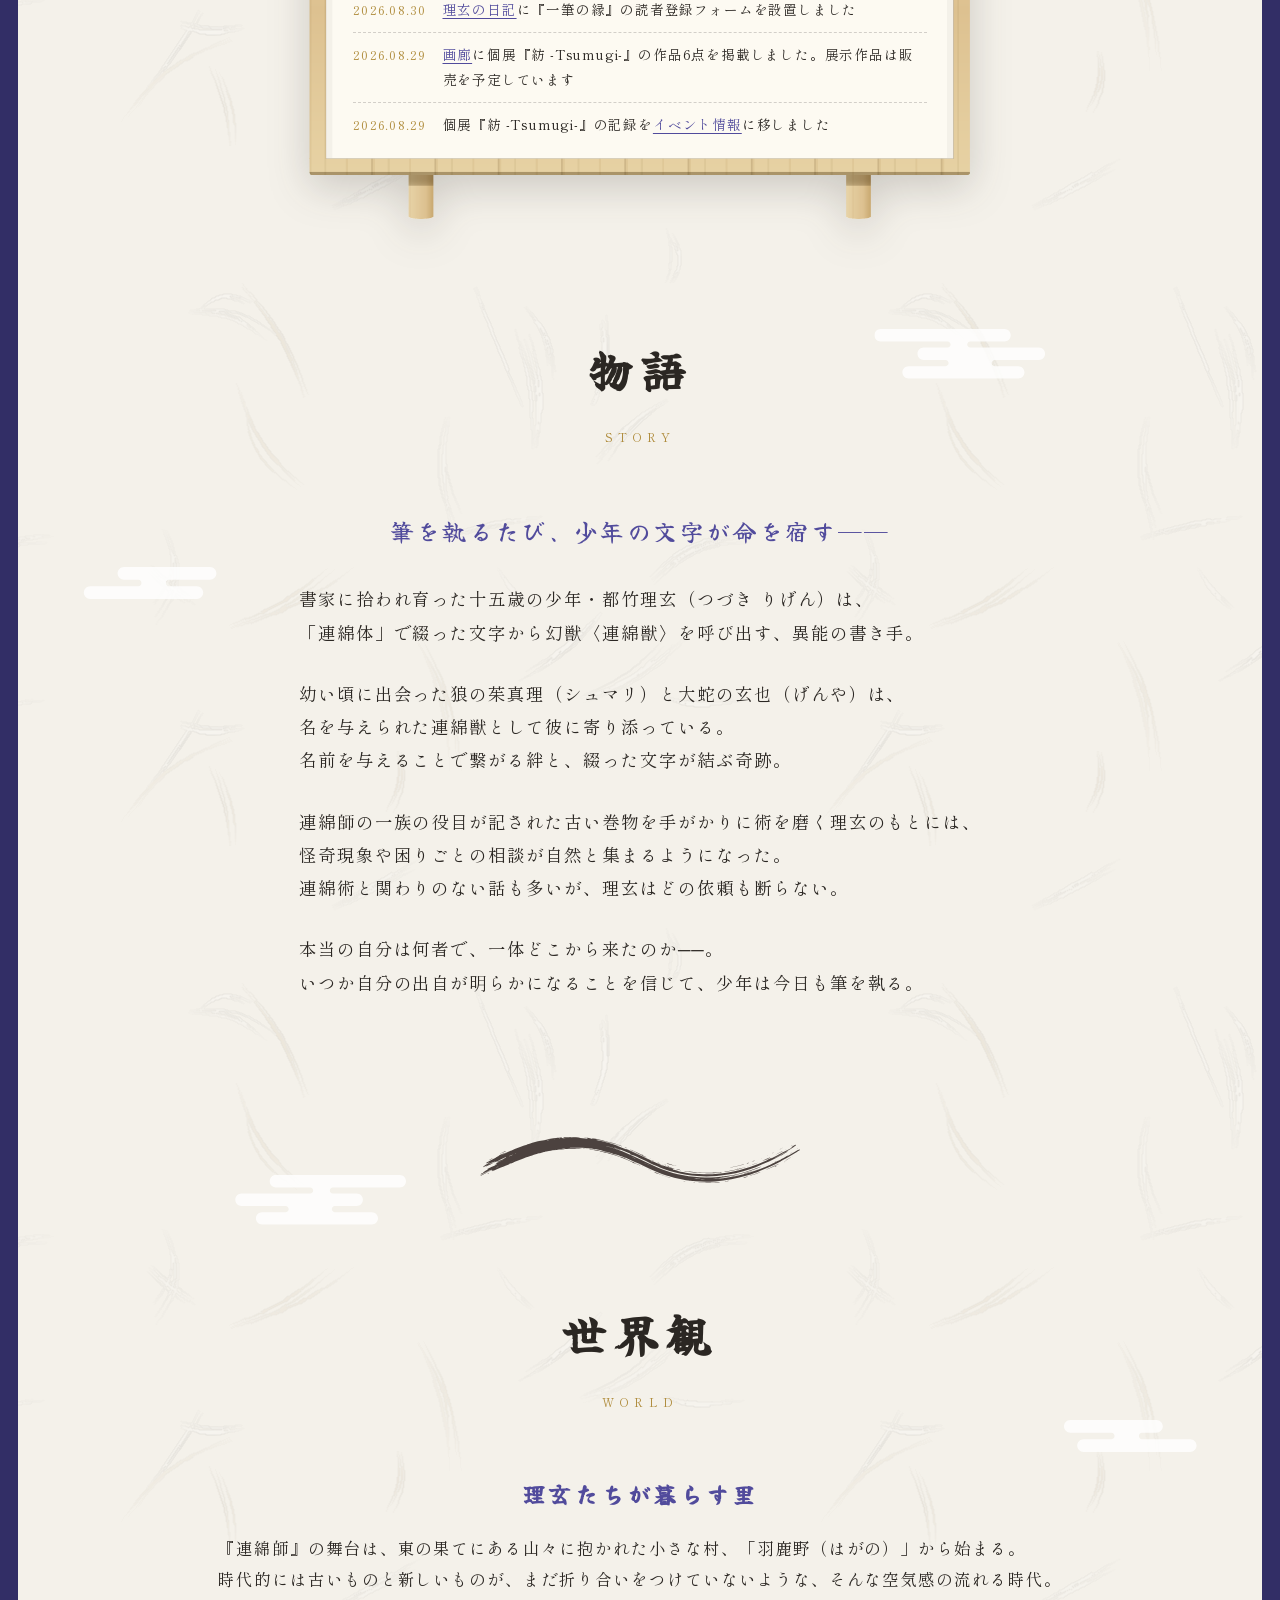
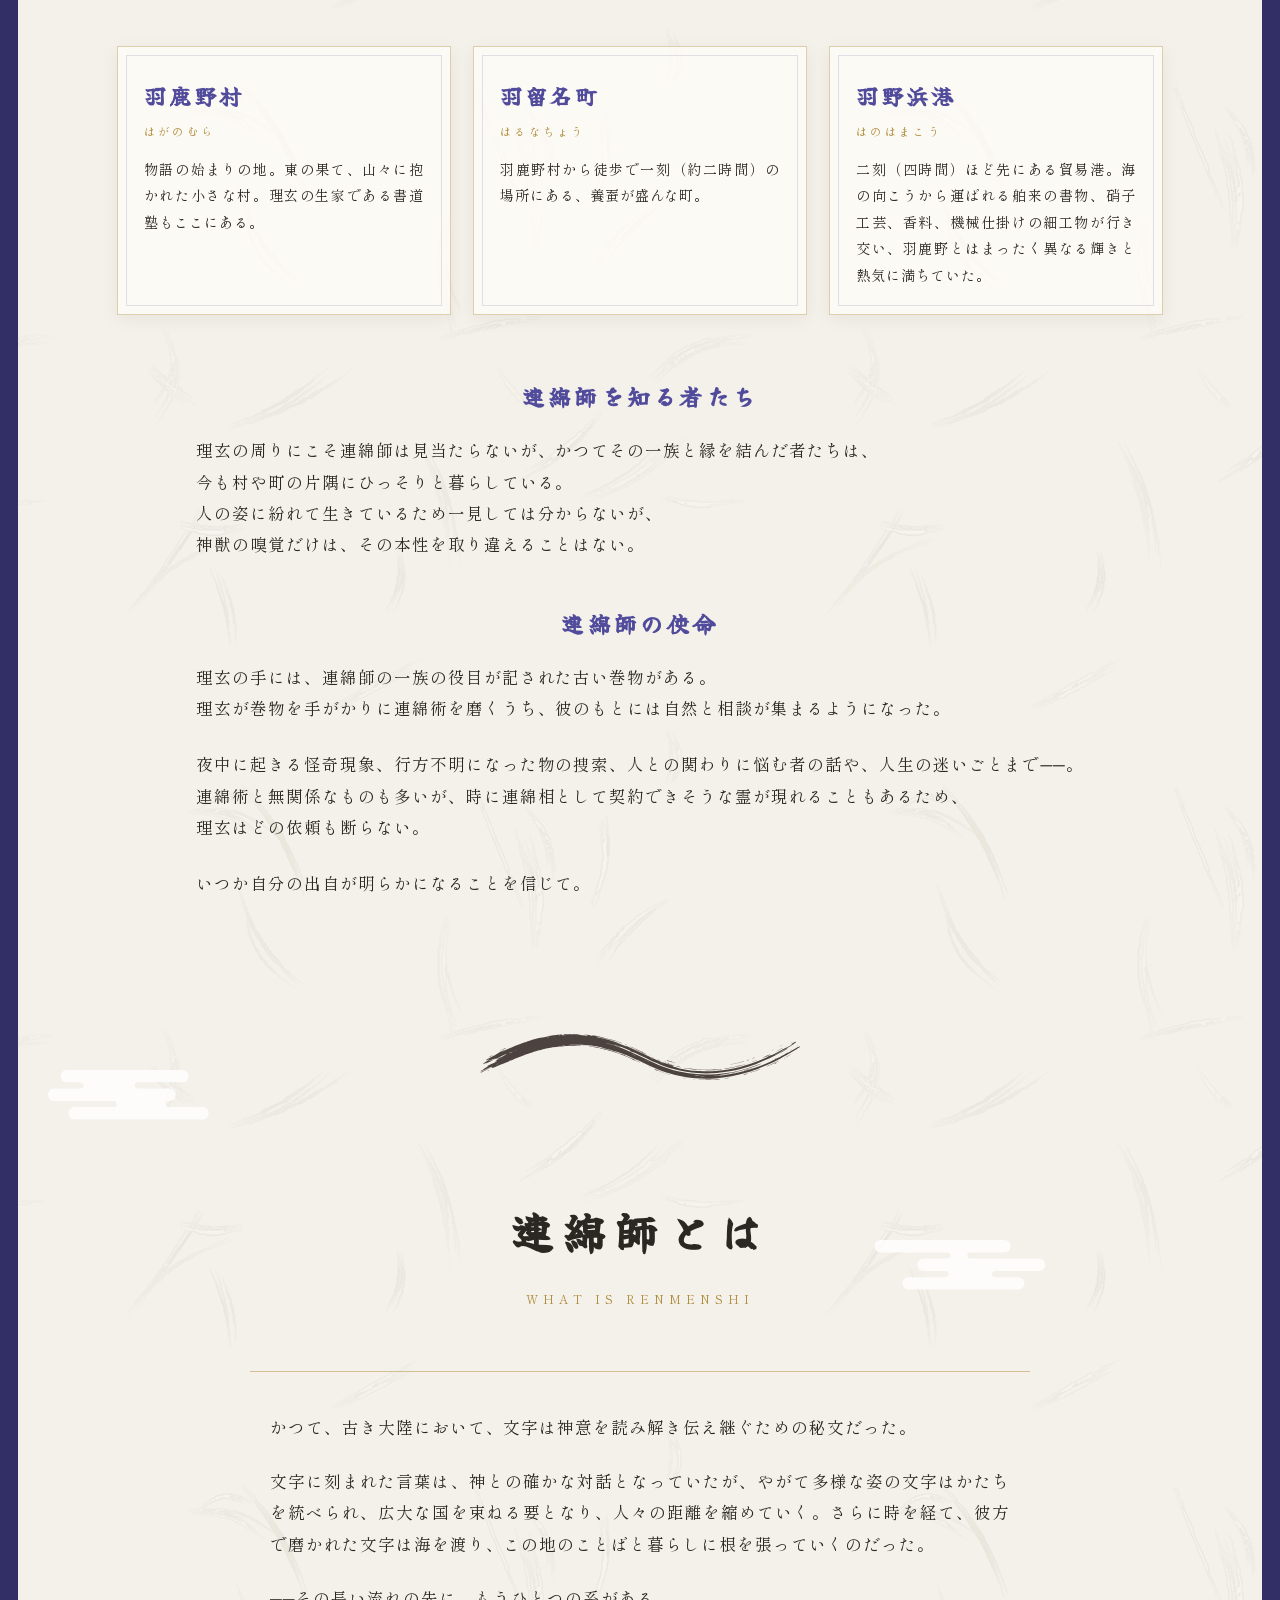
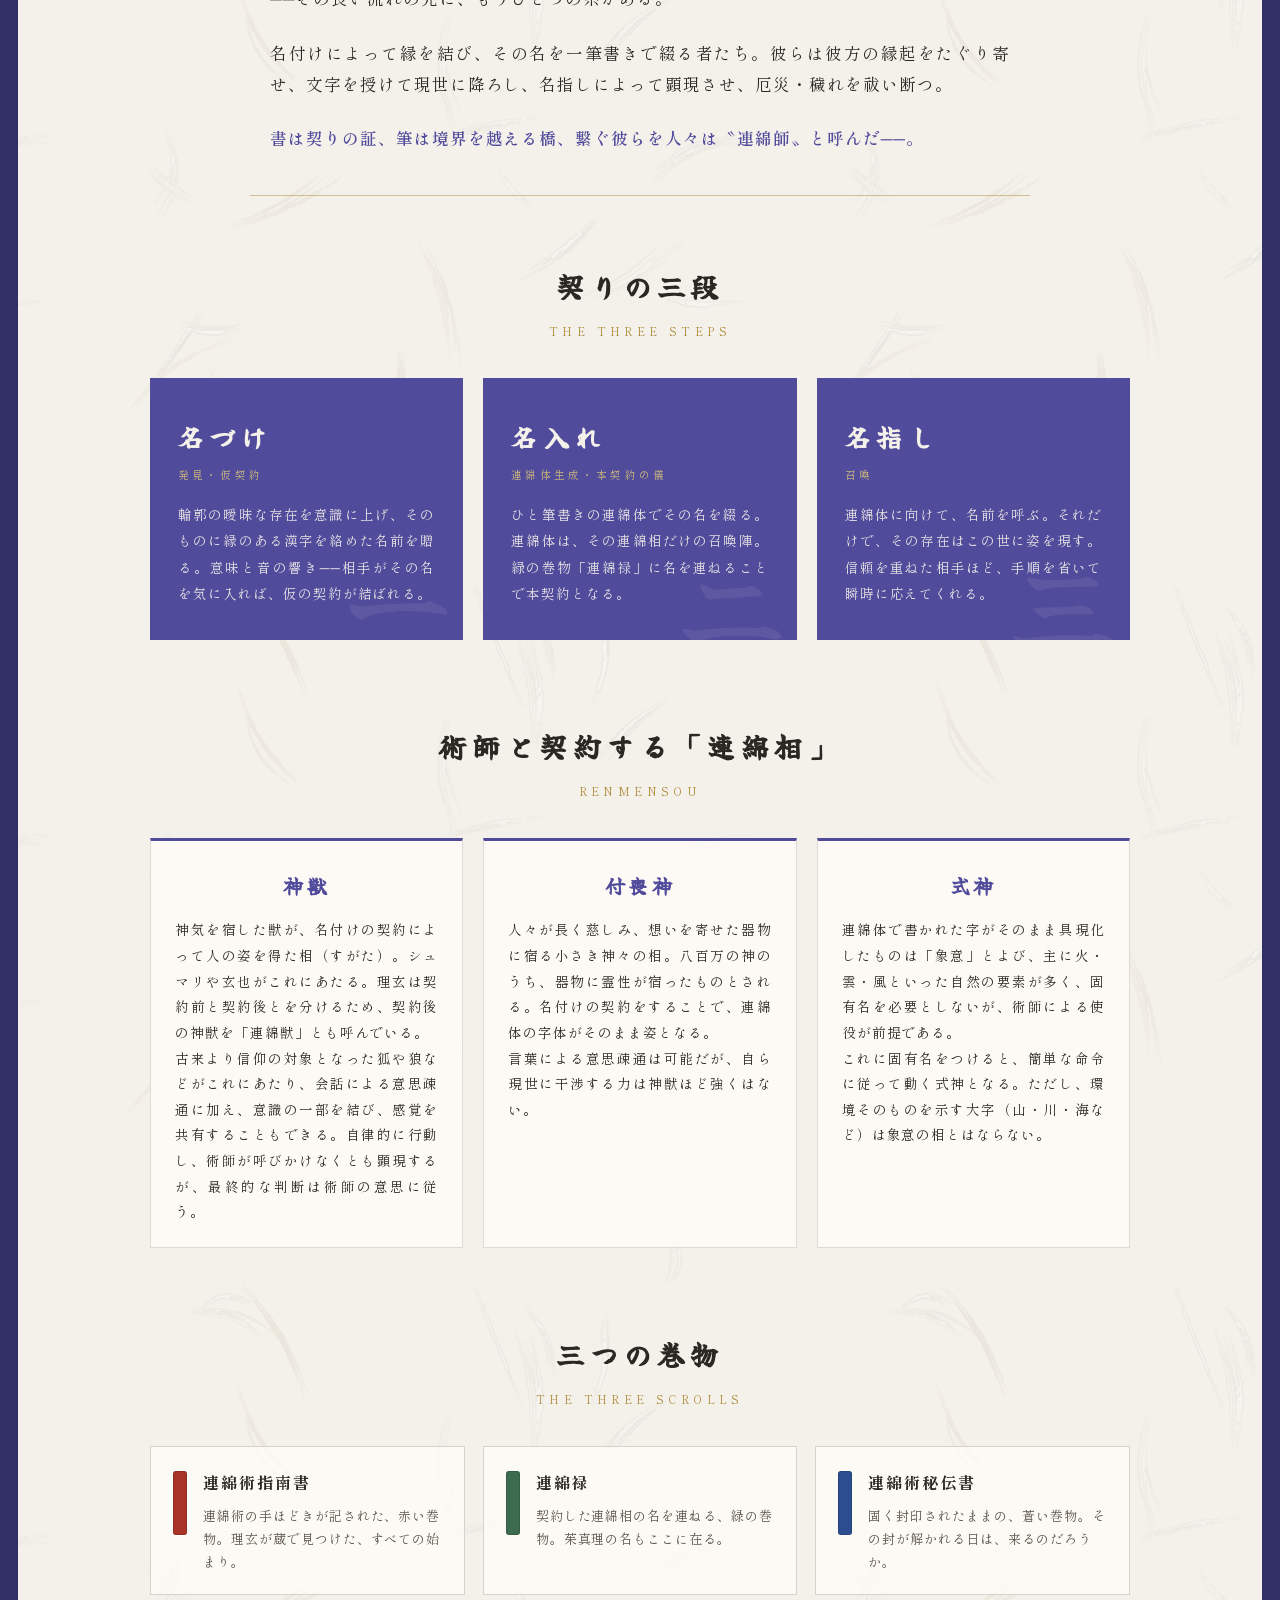
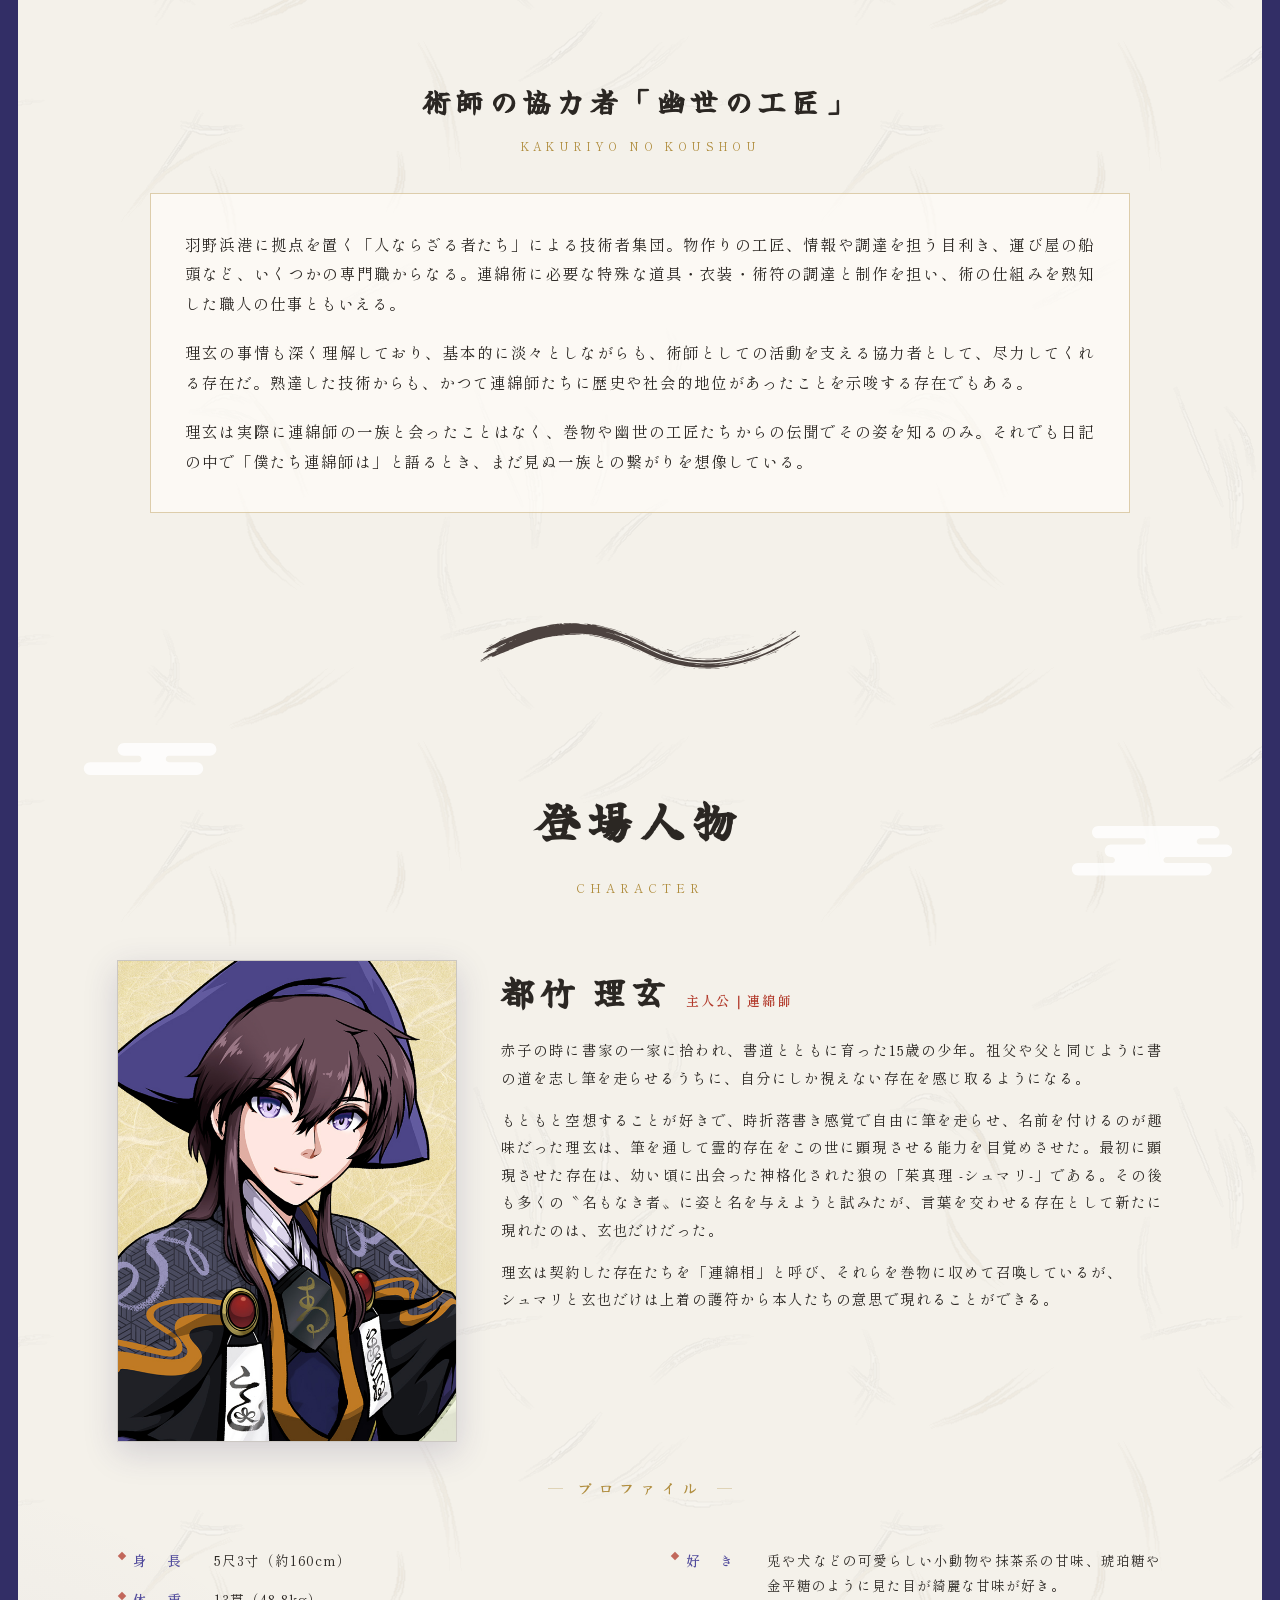
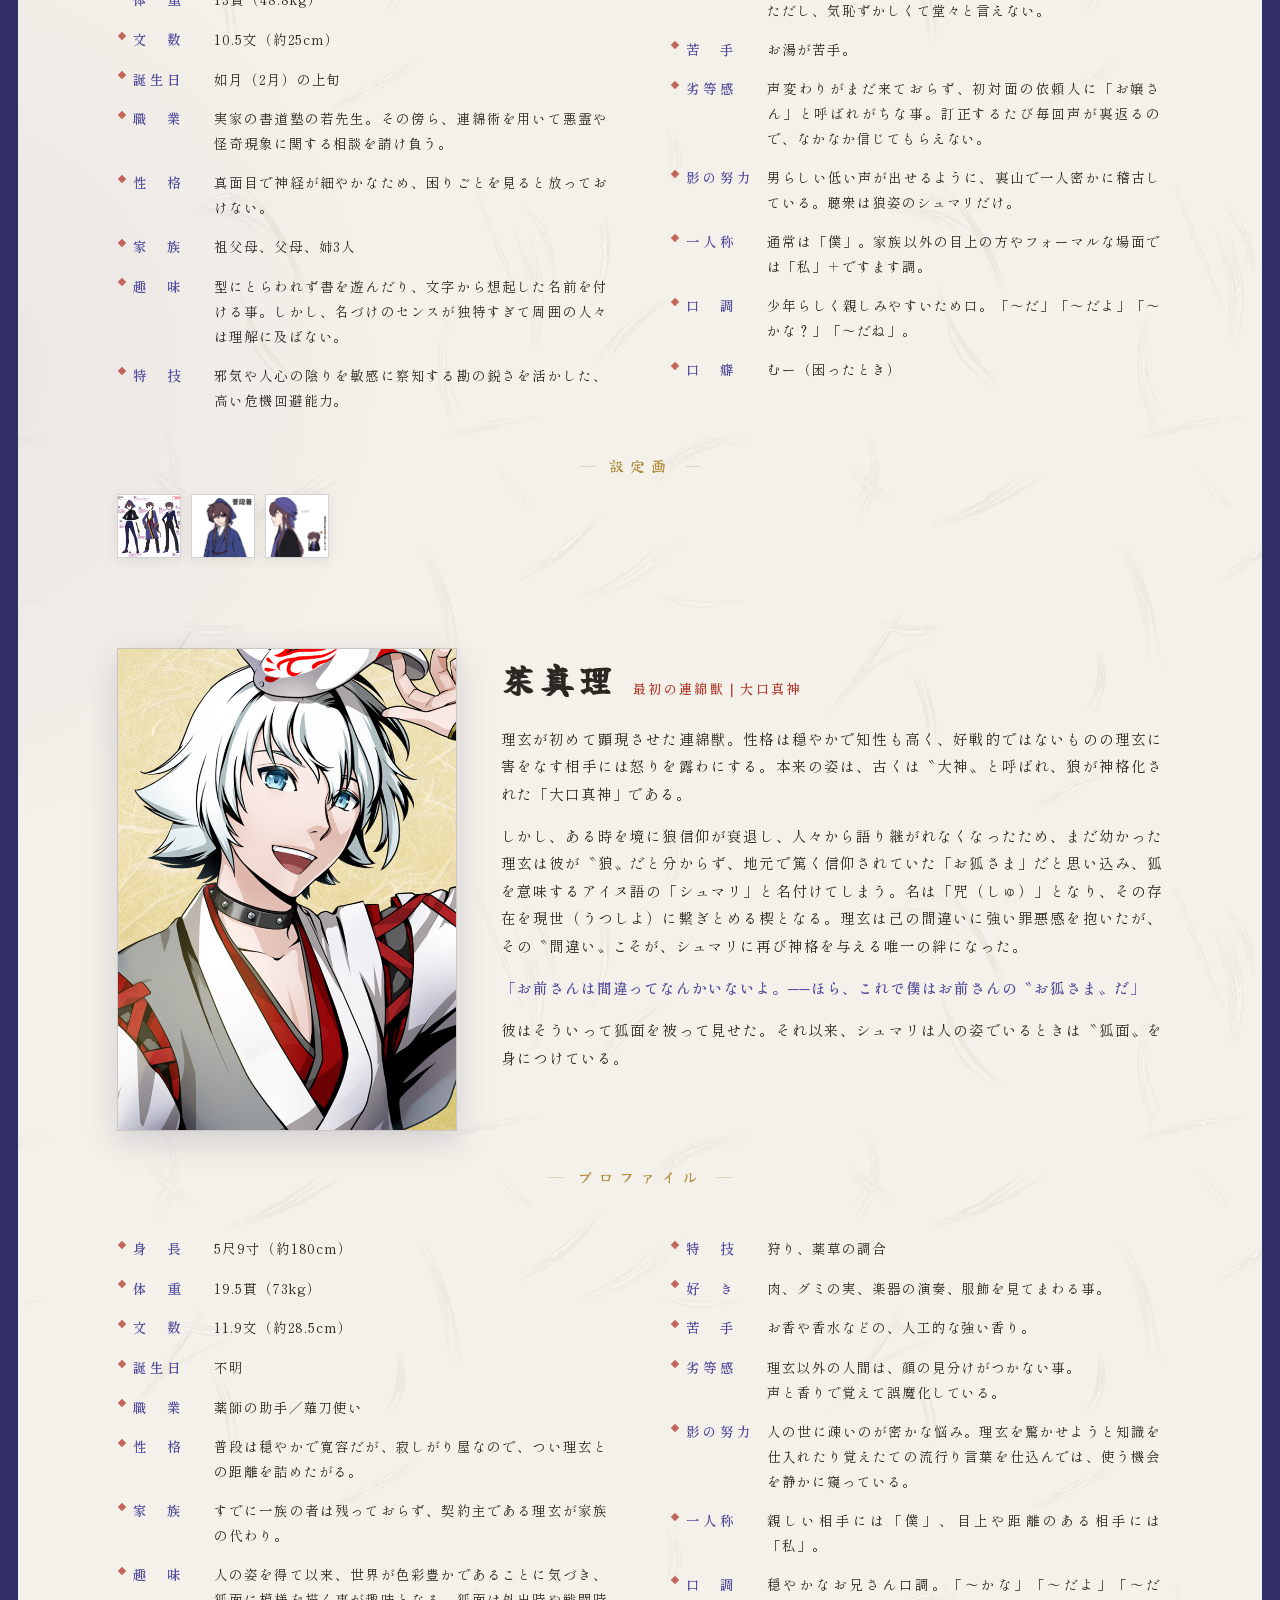
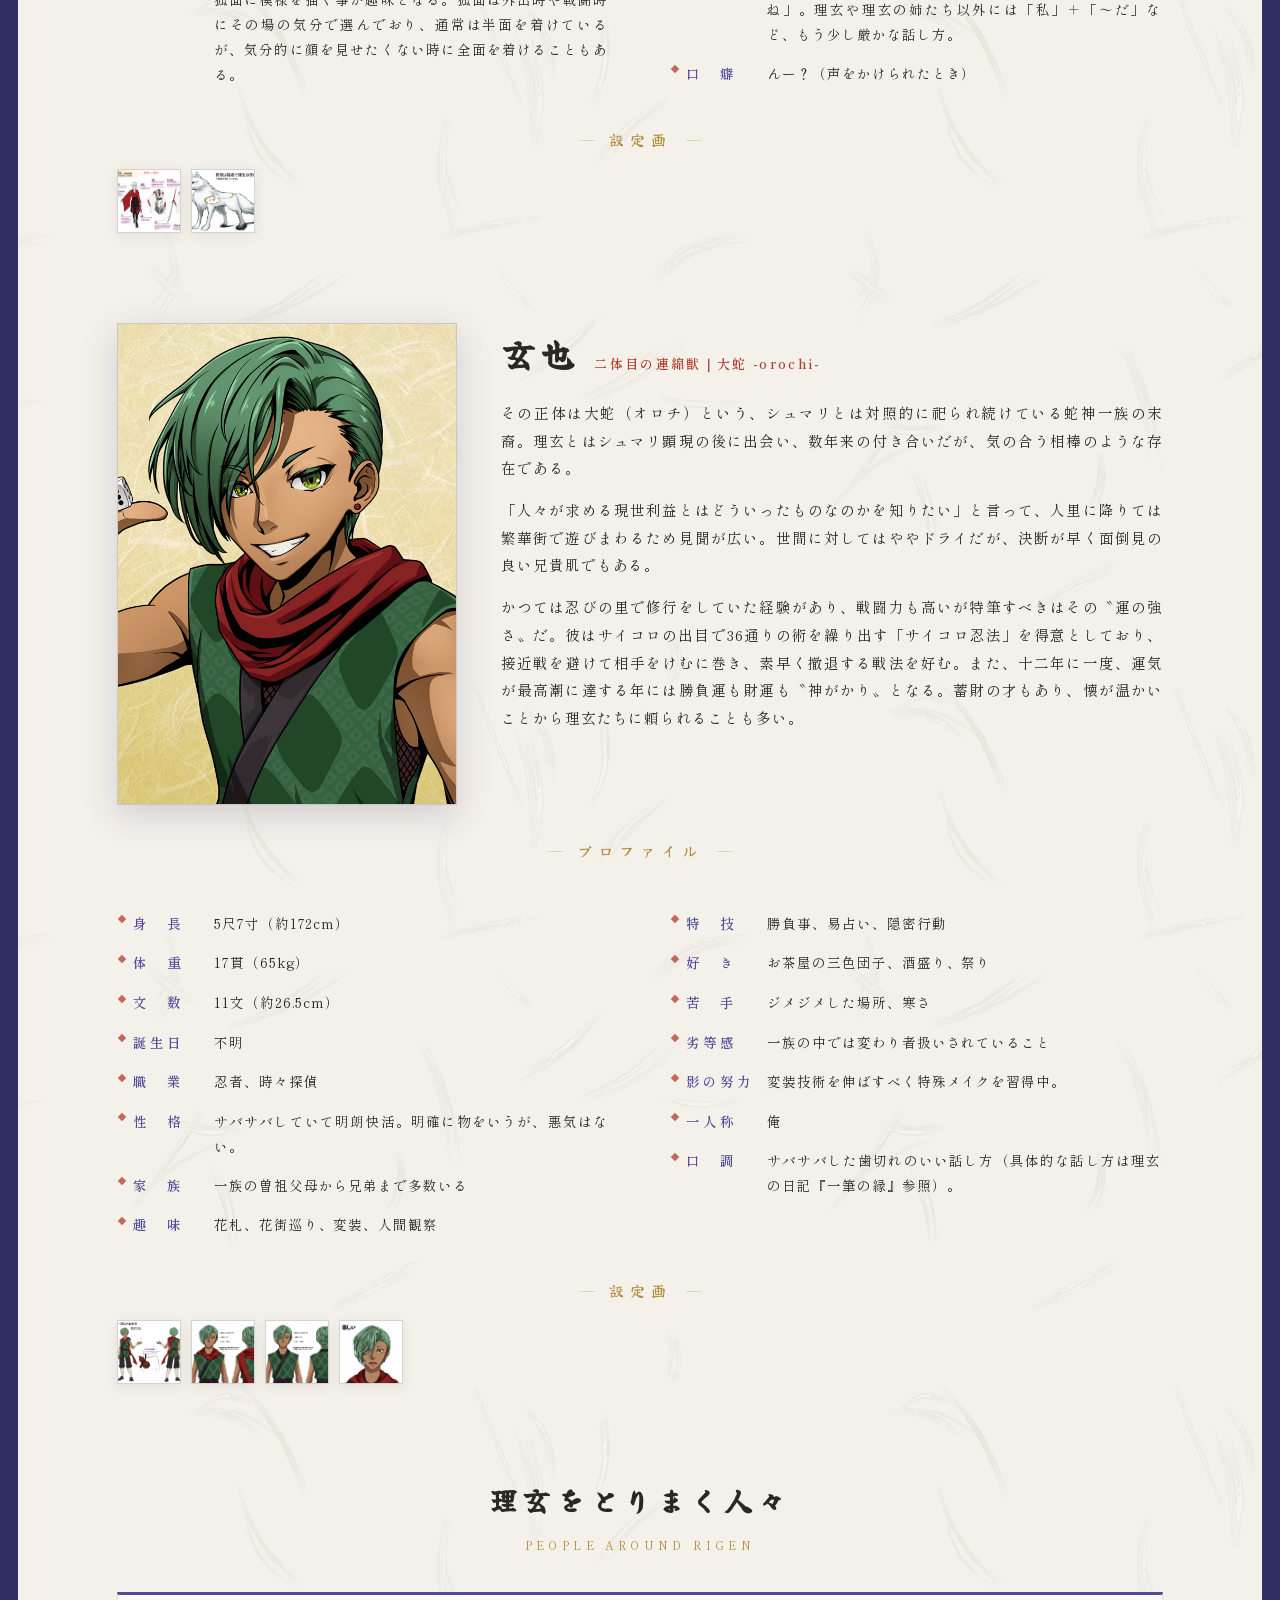
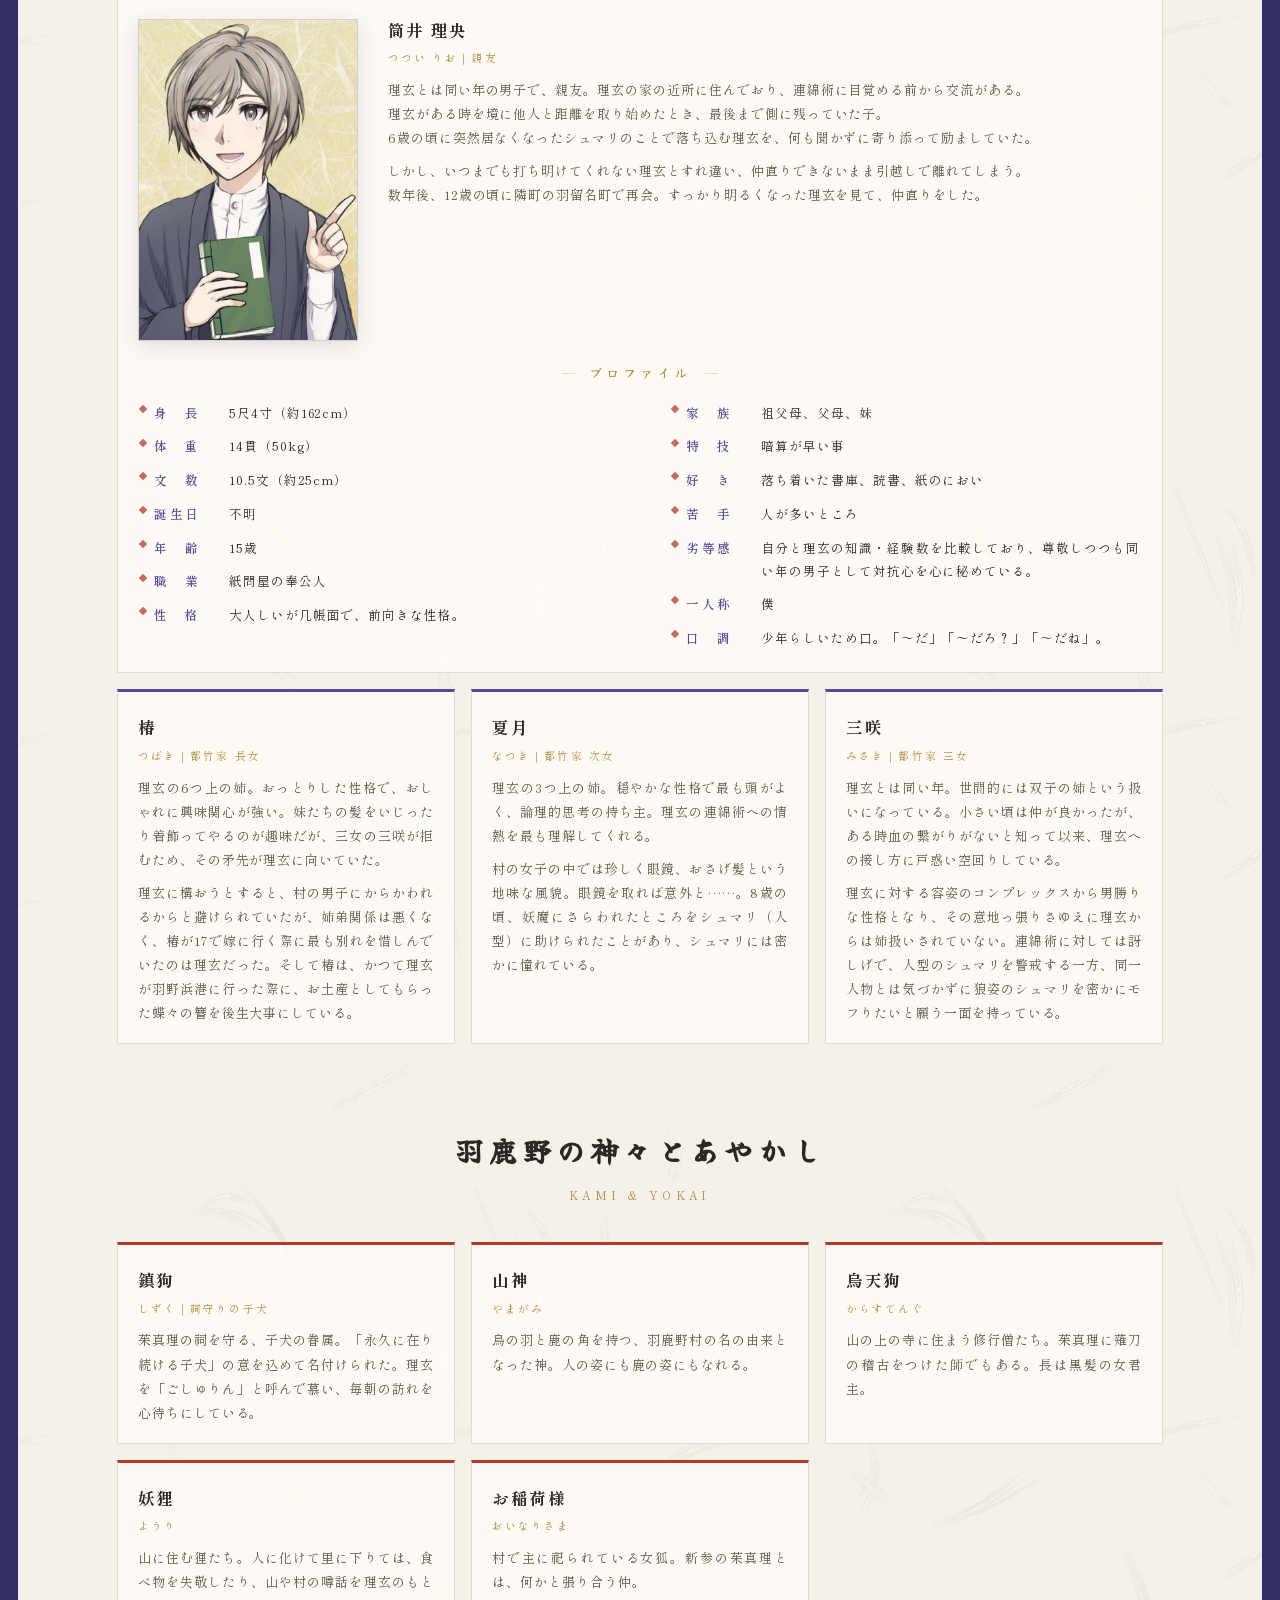
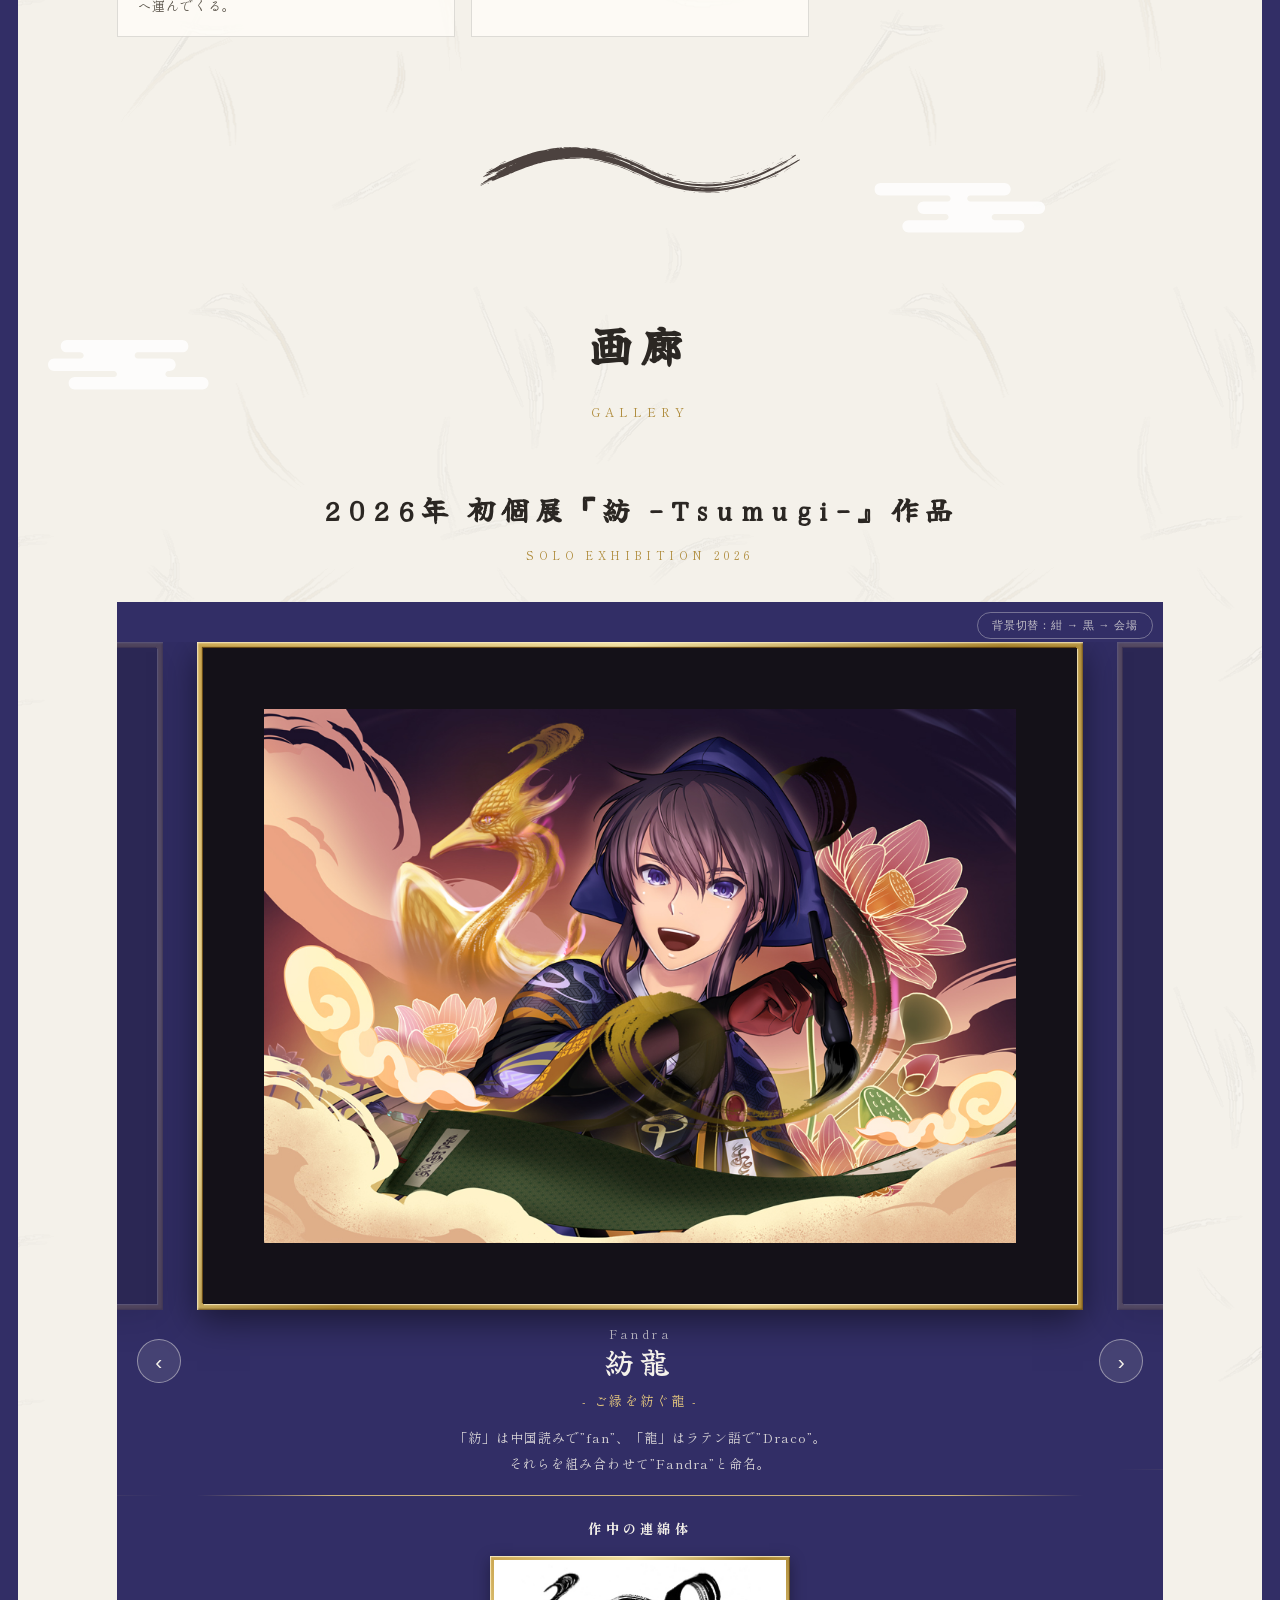
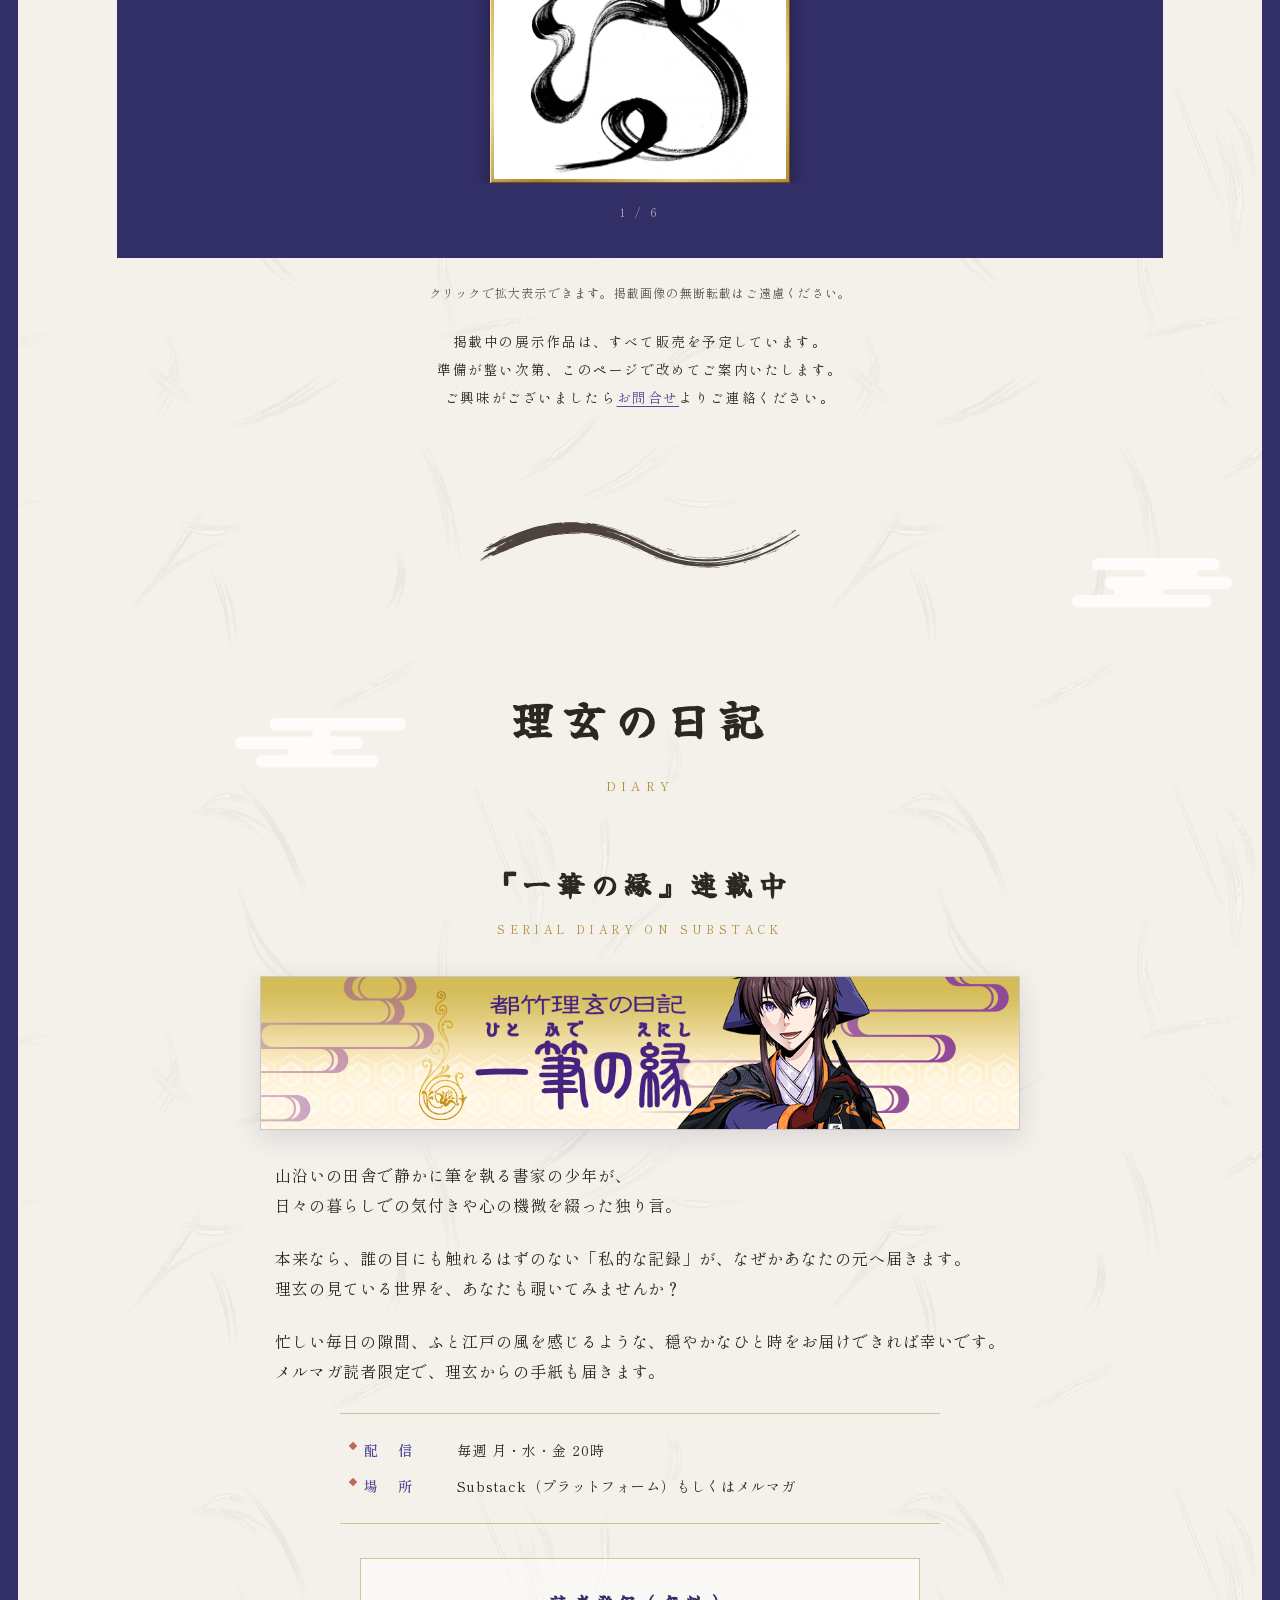
==== commit 165a3d14: "新着情報に note配信開始・公式アカウント開設を追加 Co-Authored-By: Claude Sonnet 5.5 <noreply@anthropic.com>" ====
--- a/index.html
+++ b/index.html
@@ -2304,6 +2304,8 @@
     行の書式： <li><span class="wn-date">日付</span><span>理玄の日記『一筆の縁』「タイトル」を配信しました（<a href="記事URL" target="_blank" rel="noopener">読む</a>／<a href="#subscribe">読者登録</a>）</span></li>
   -->
             <ul class="kanban-list">
+              <li><span class="wn-date">2026.11.06</span><span>11月から理玄の日記をnoteでも配信開始しました</span></li>
+              <li><span class="wn-date">2026.11.06</span><span>『連綿師』公式アカウントを開設しました</span></li>
               <li><span class="wn-date">2026.08.30</span><span><a href="#diary">理玄の日記</a>に『一筆の縁』の読者登録フォームを設置しました</span></li>
               <li><span class="wn-date">2026.08.29</span><span><a href="#gallery">画廊</a>に個展『紡 -Tsumugi-』の作品6点を掲載しました。展示作品は販売を予定しています</span></li>
               <li><span class="wn-date">2026.08.29</span><span>個展『紡 -Tsumugi-』の記録を<a href="#event">イベント情報</a>に移しました</span></li>
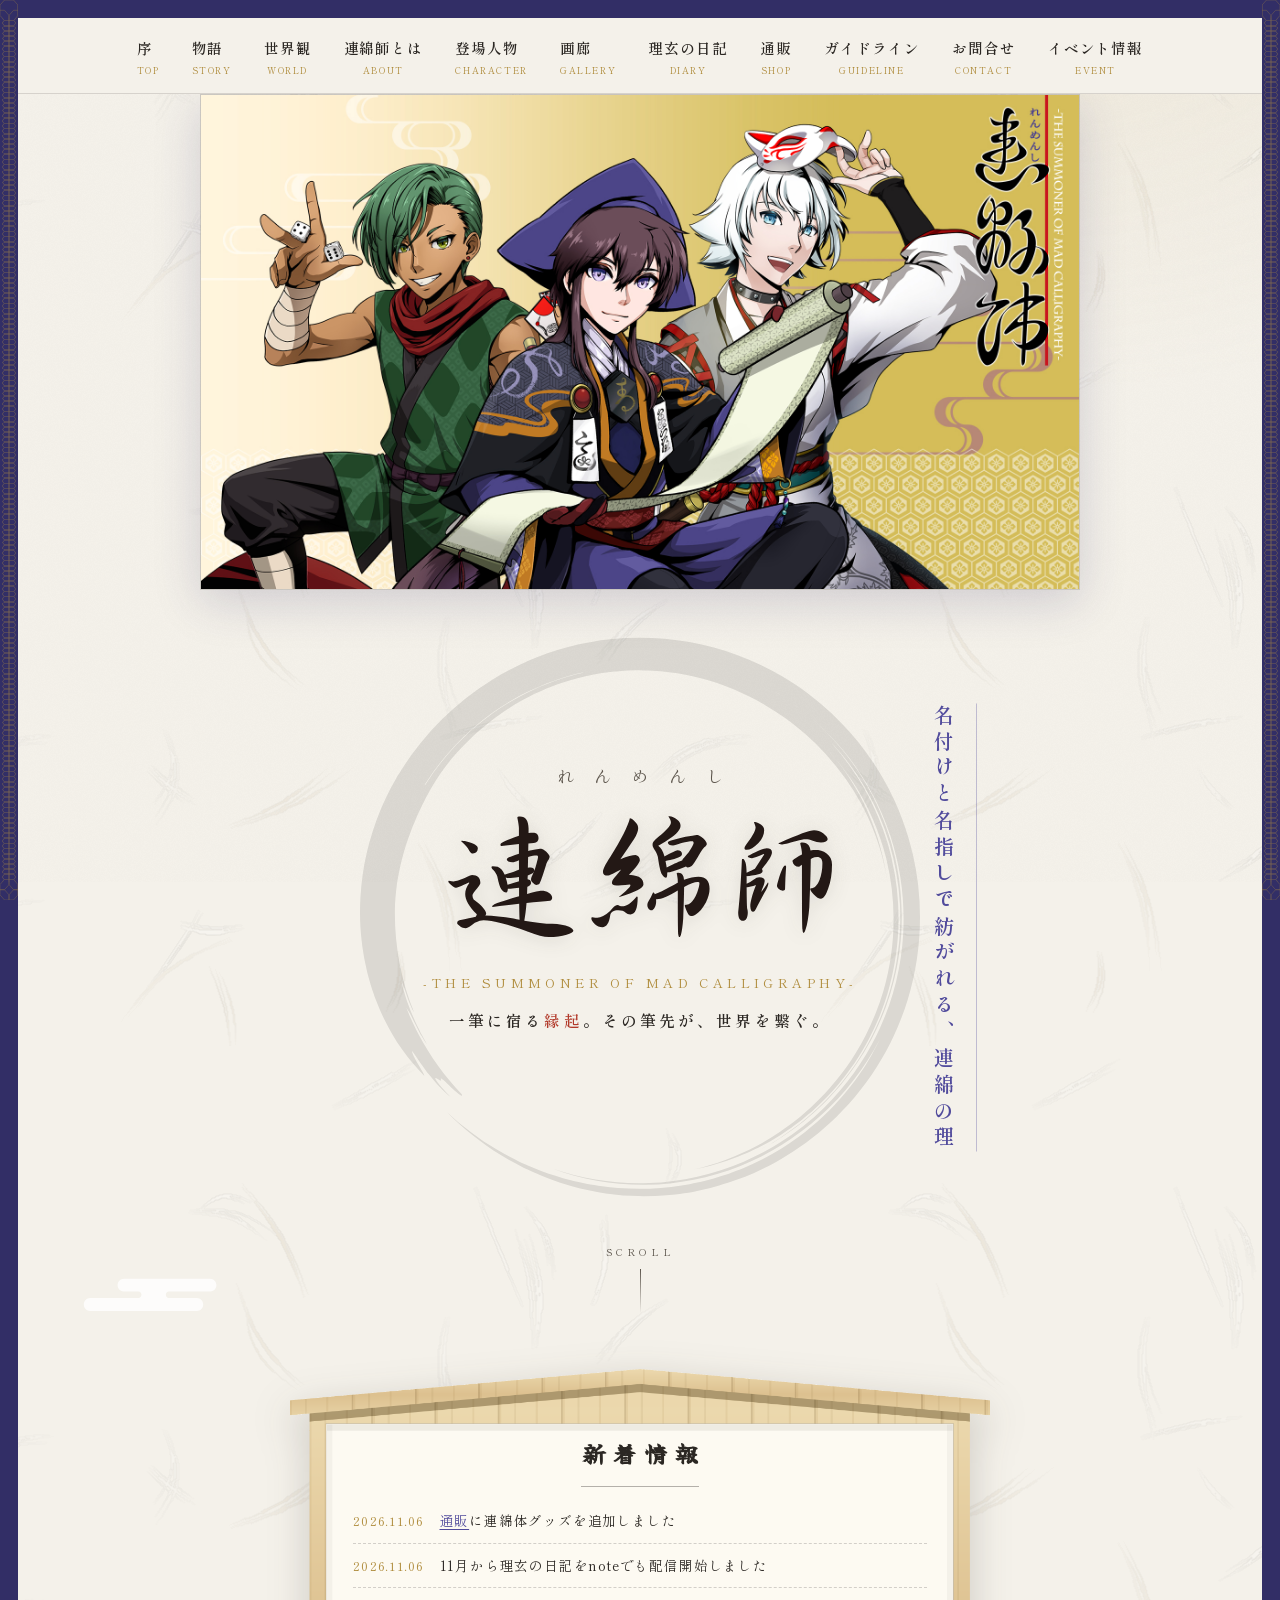
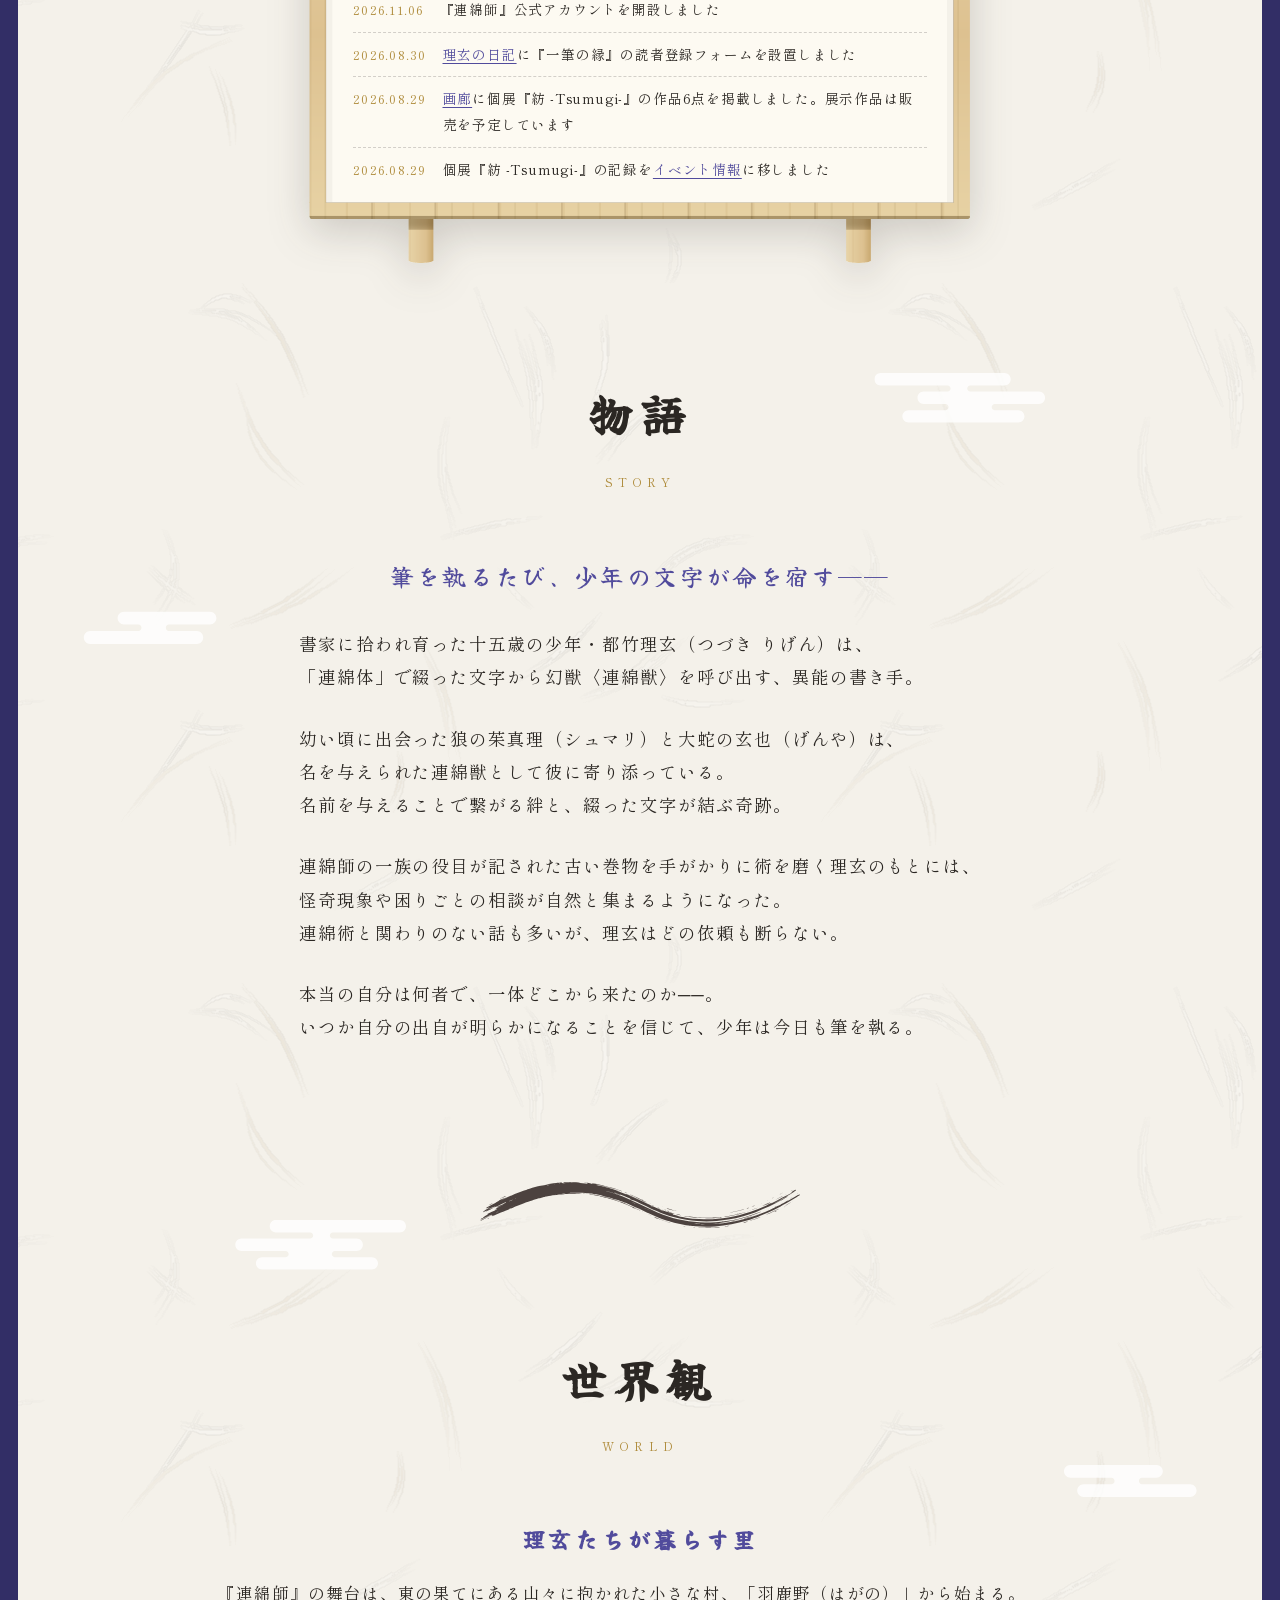
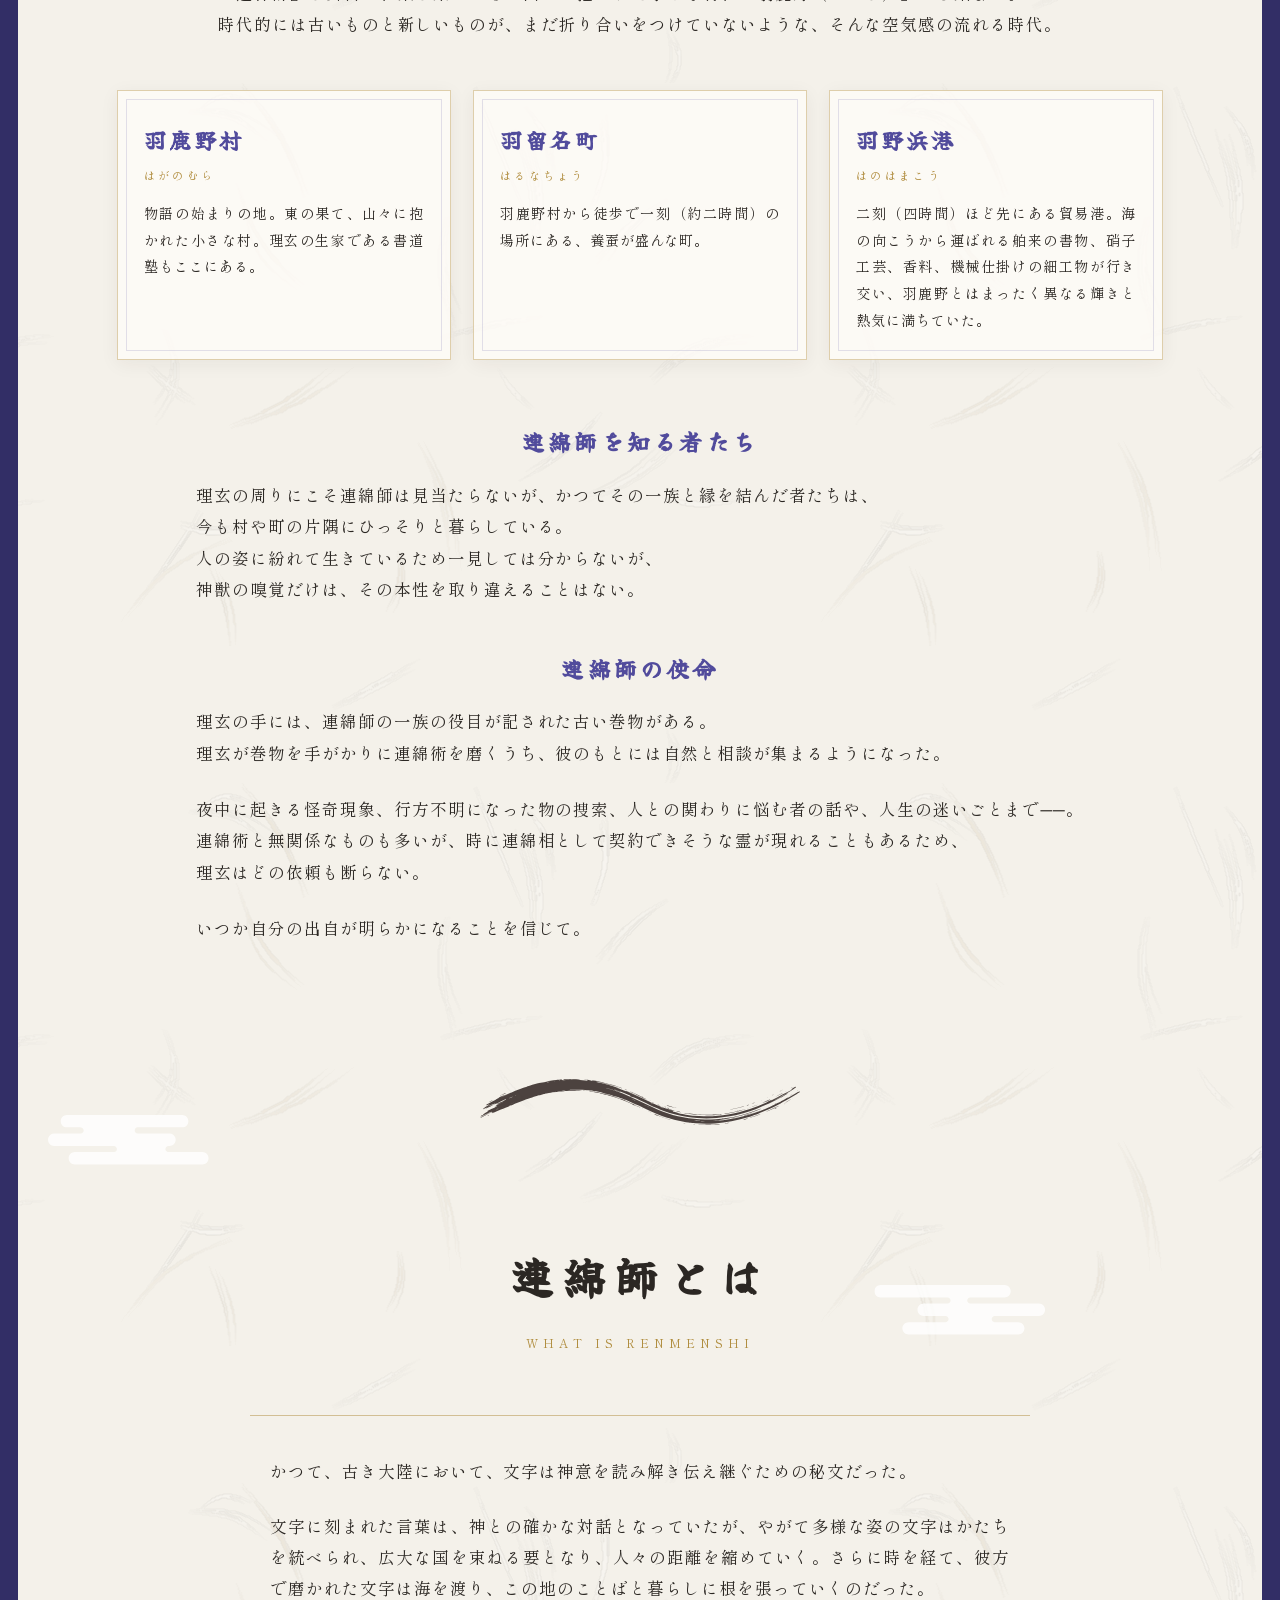
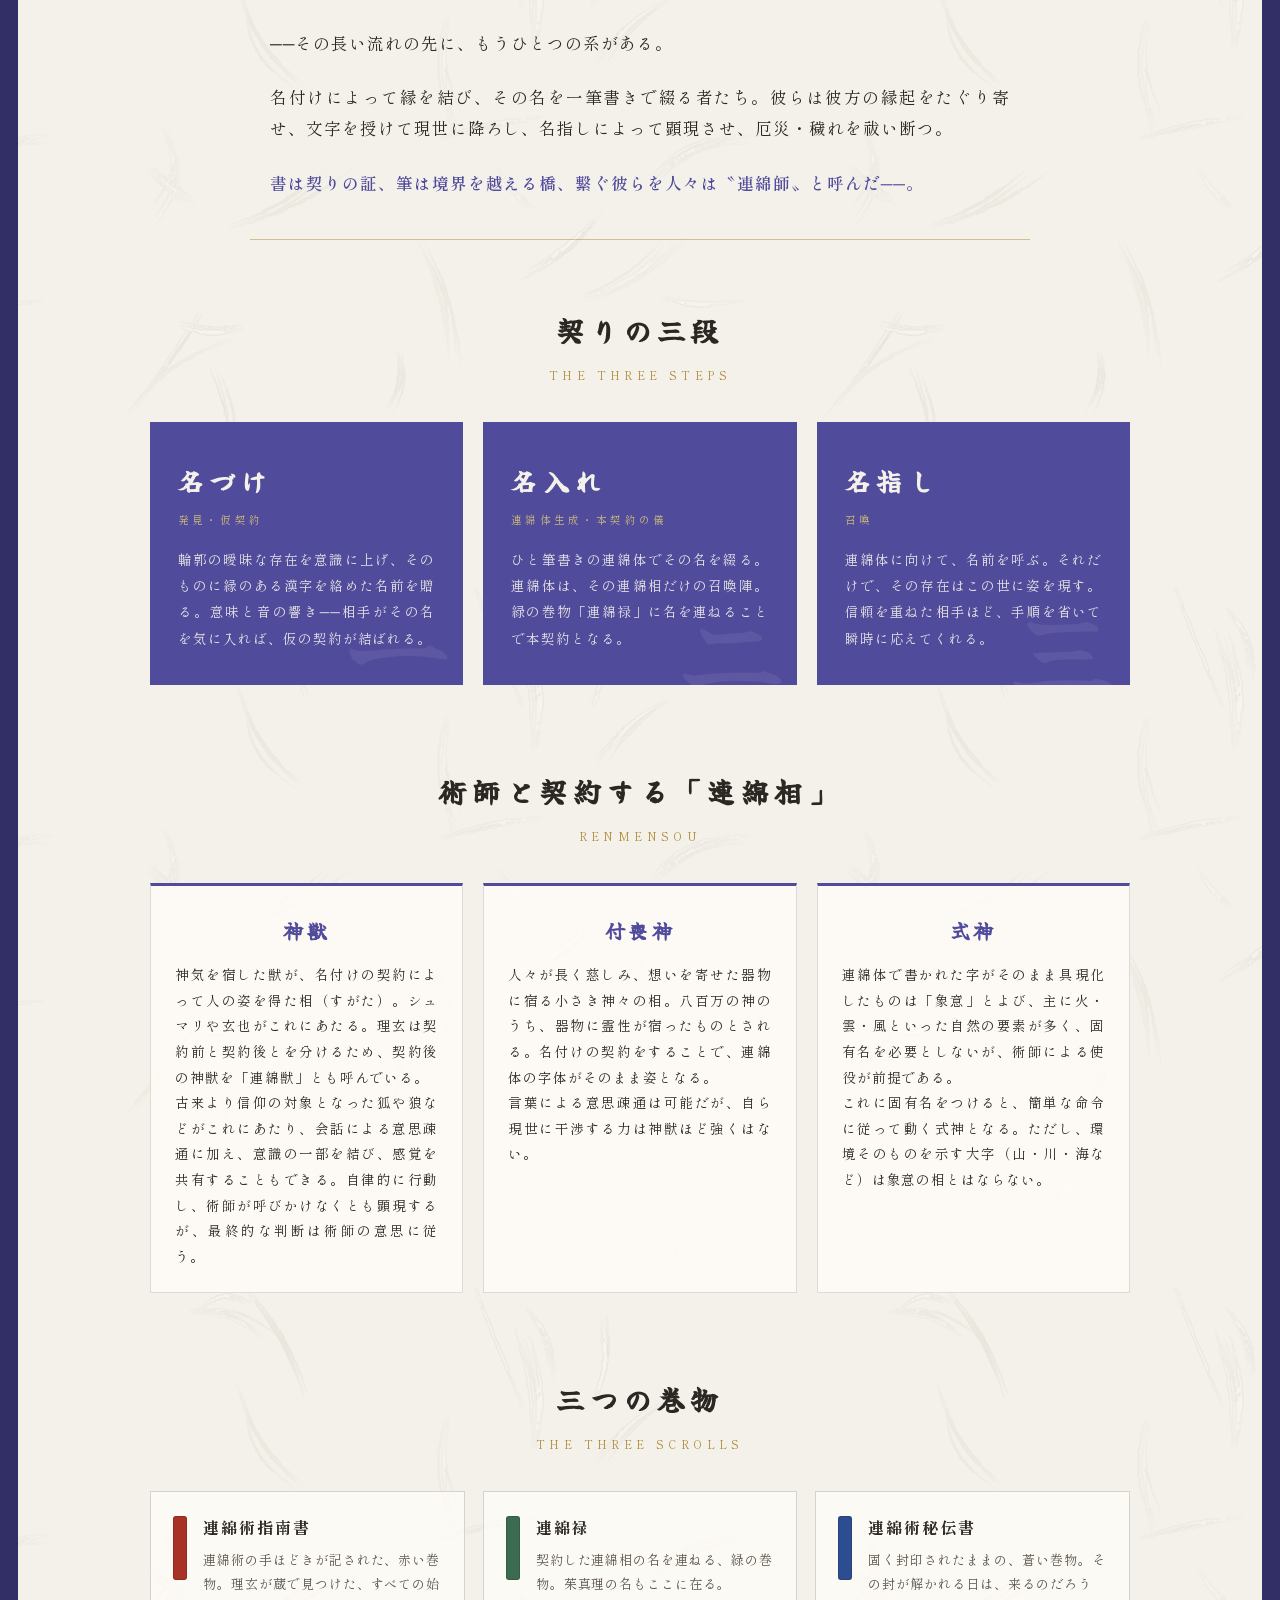
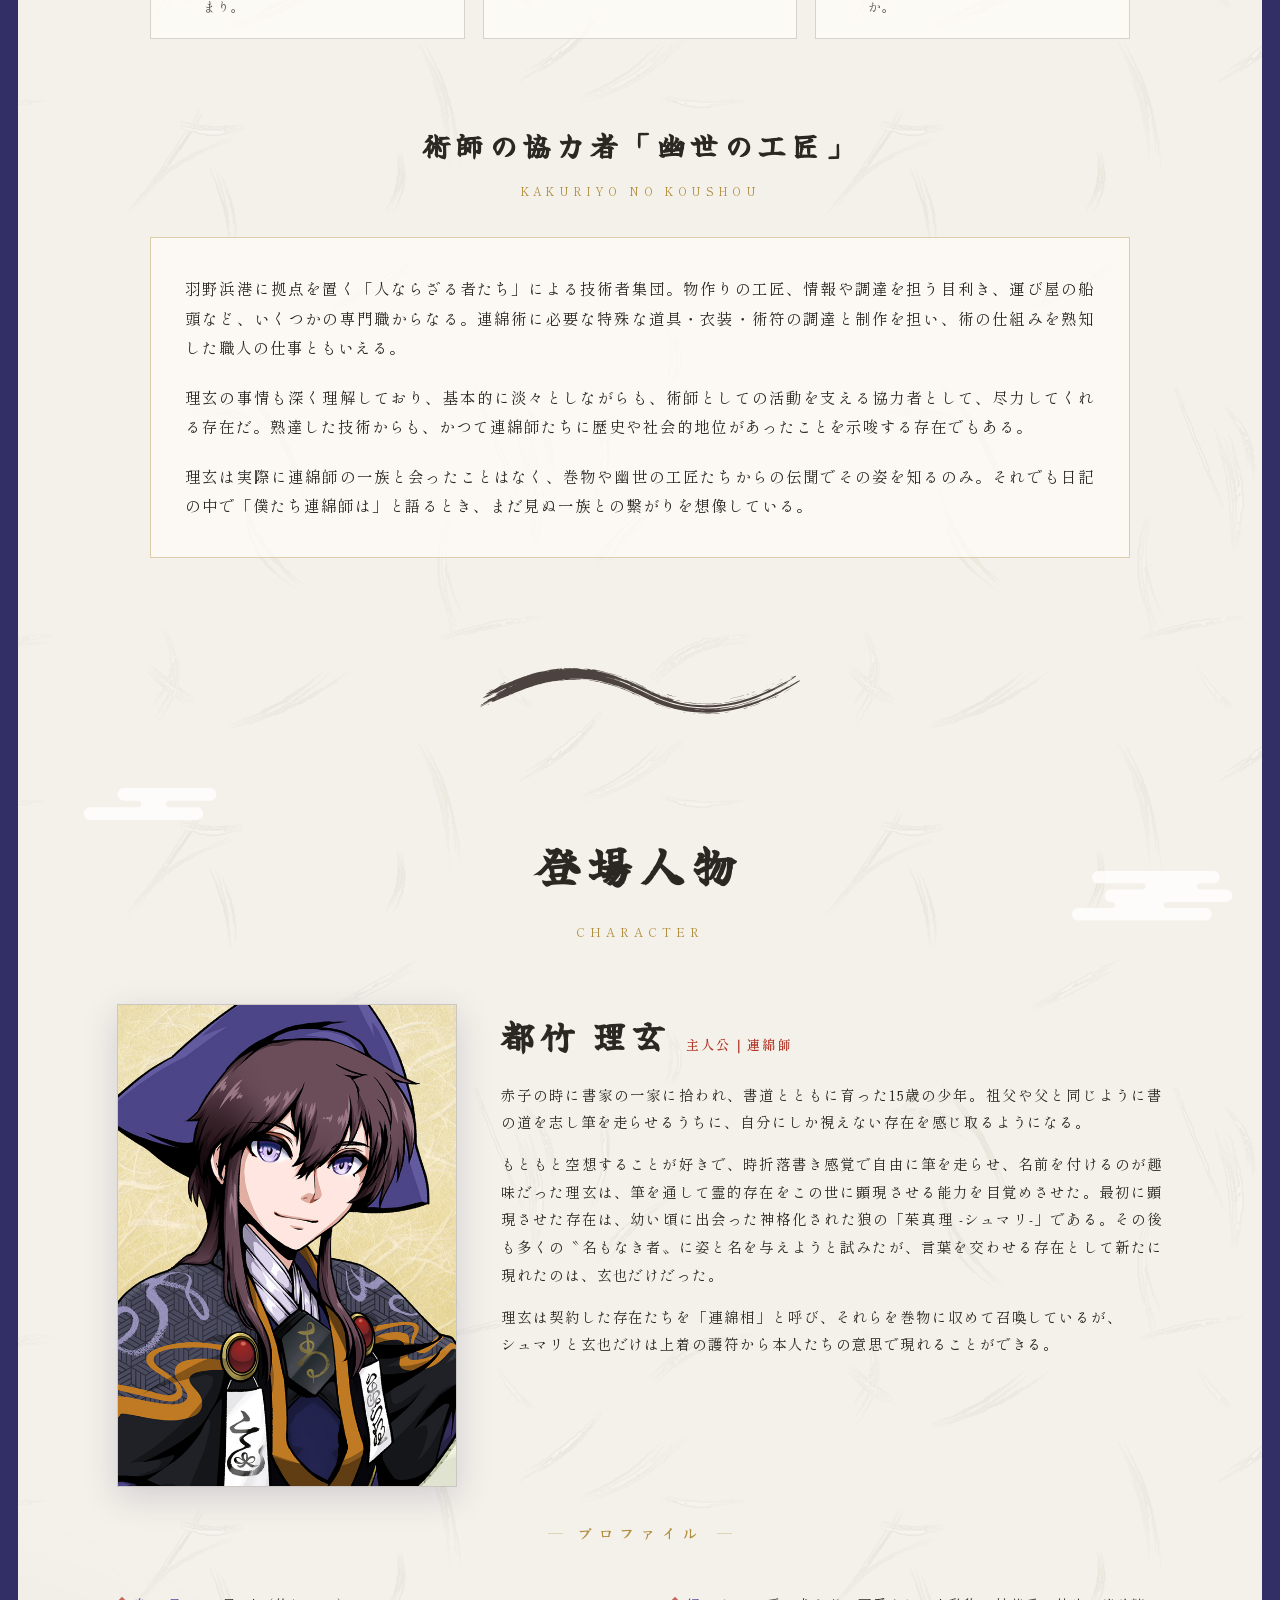
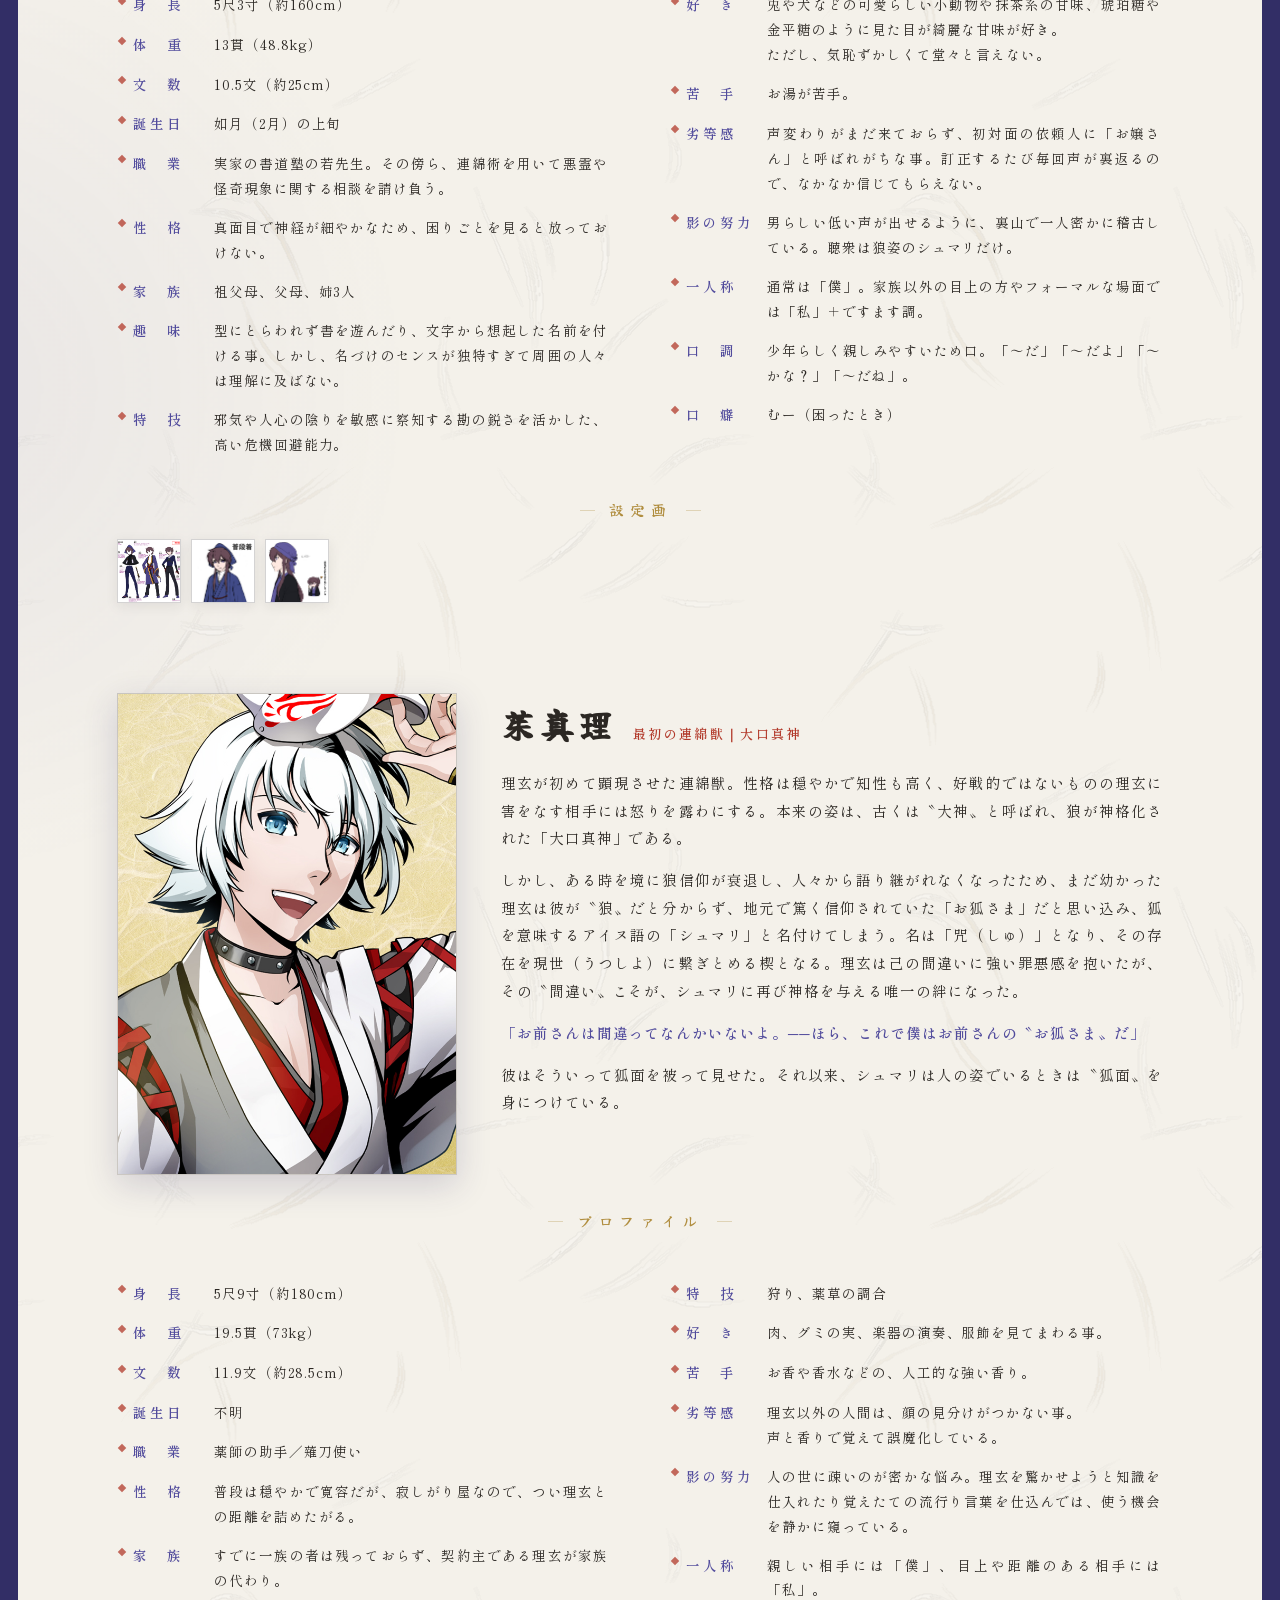
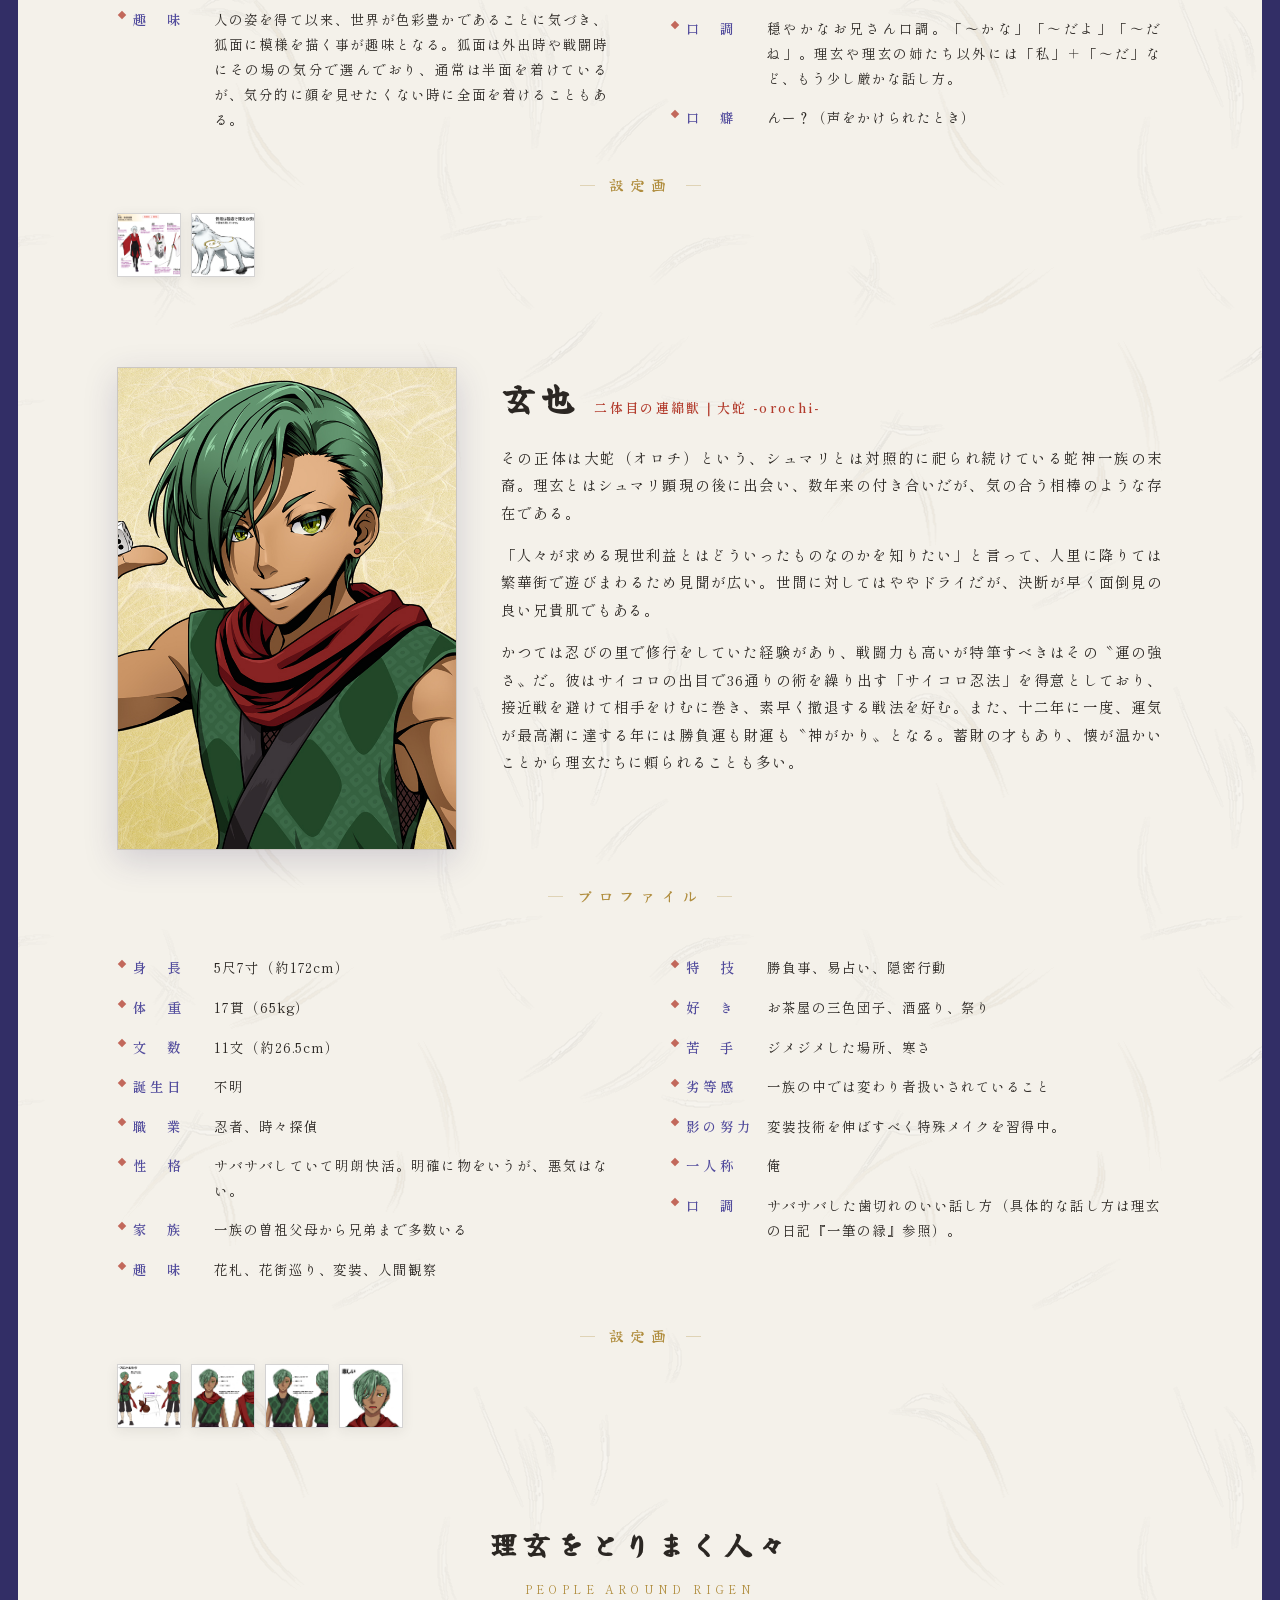
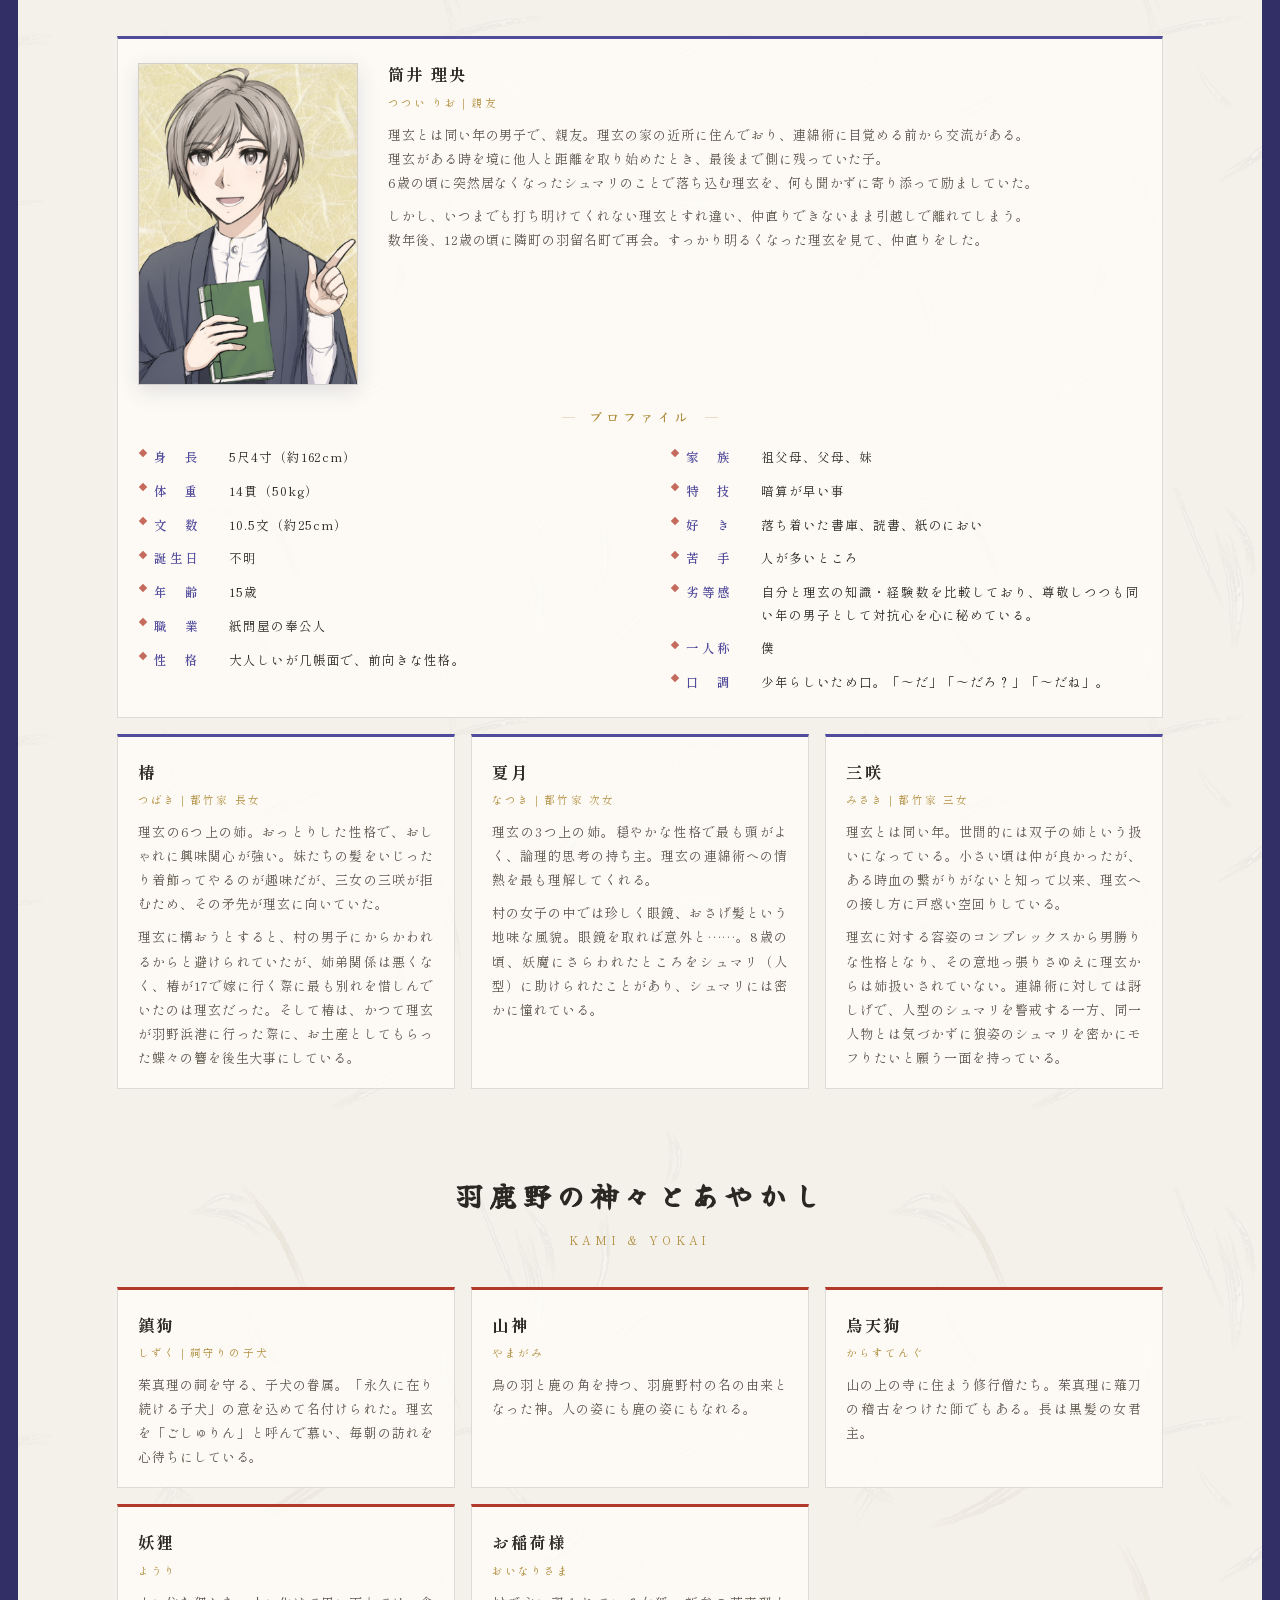
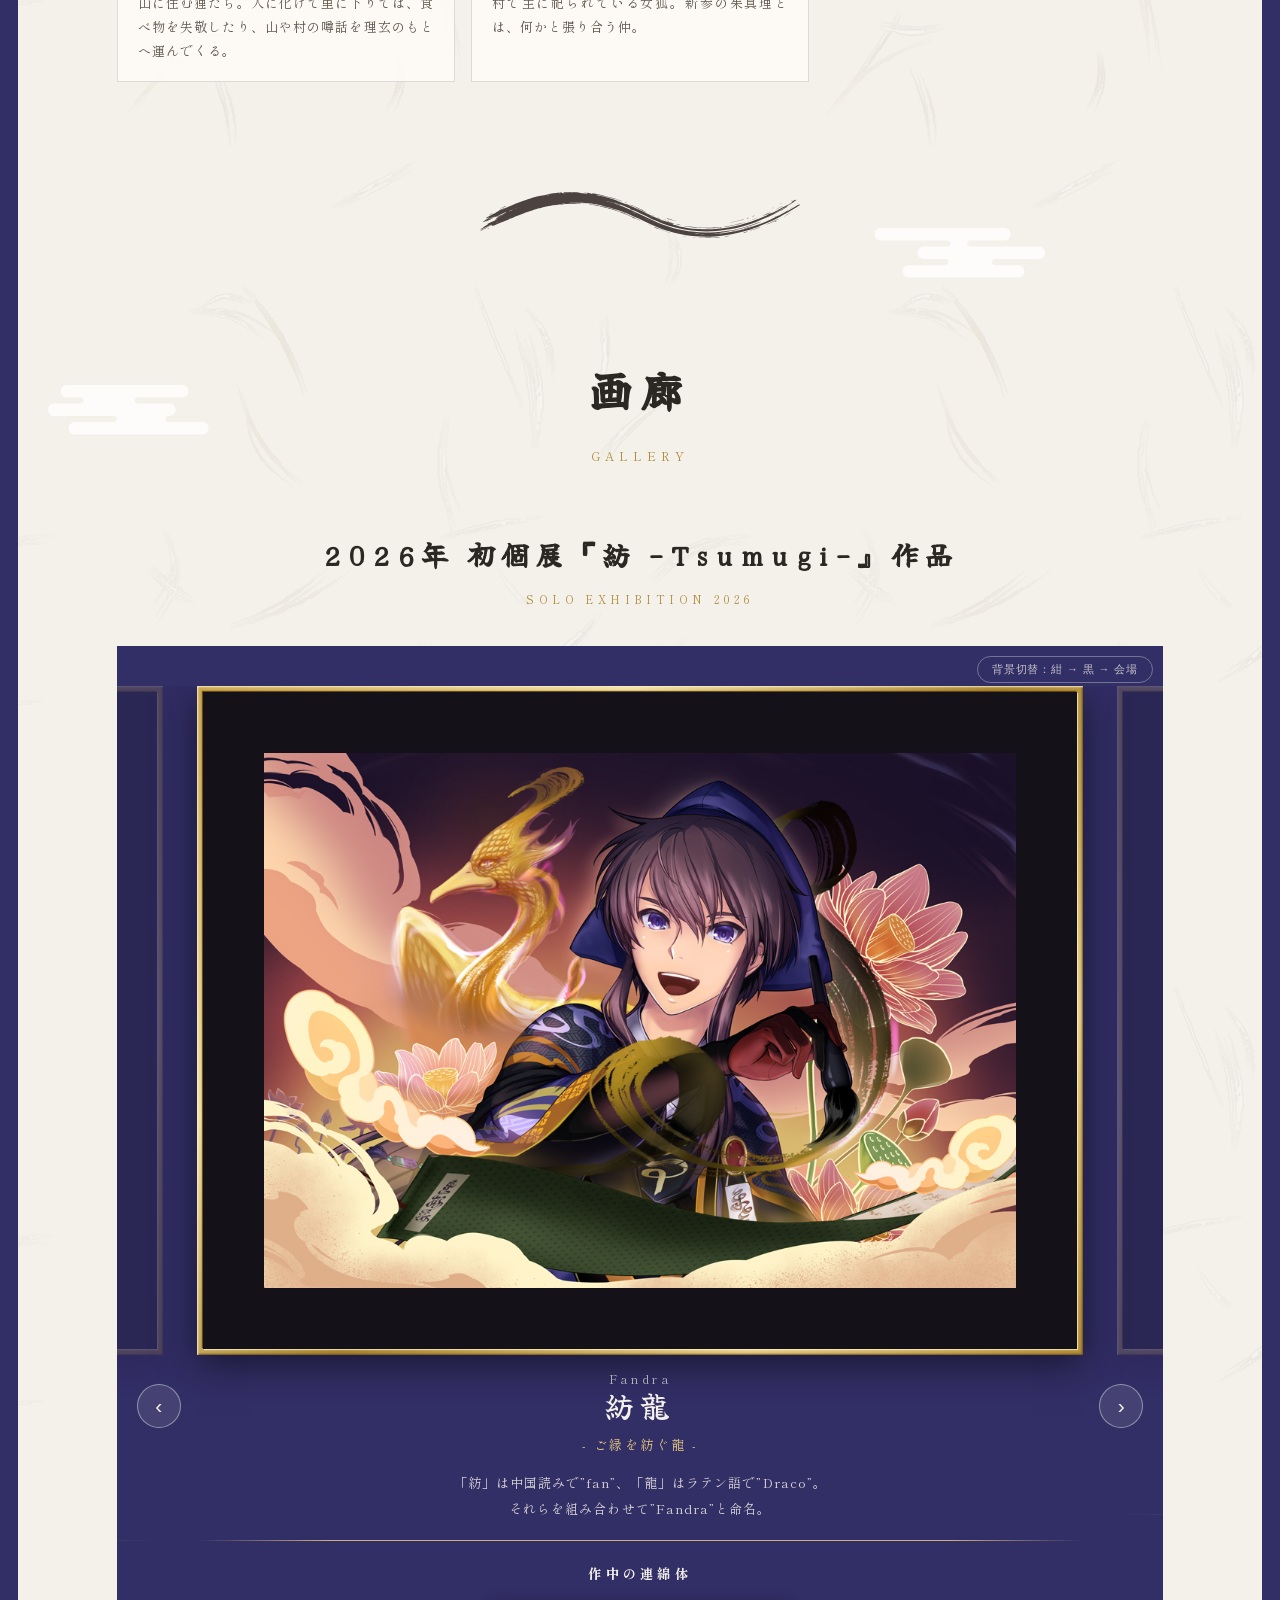
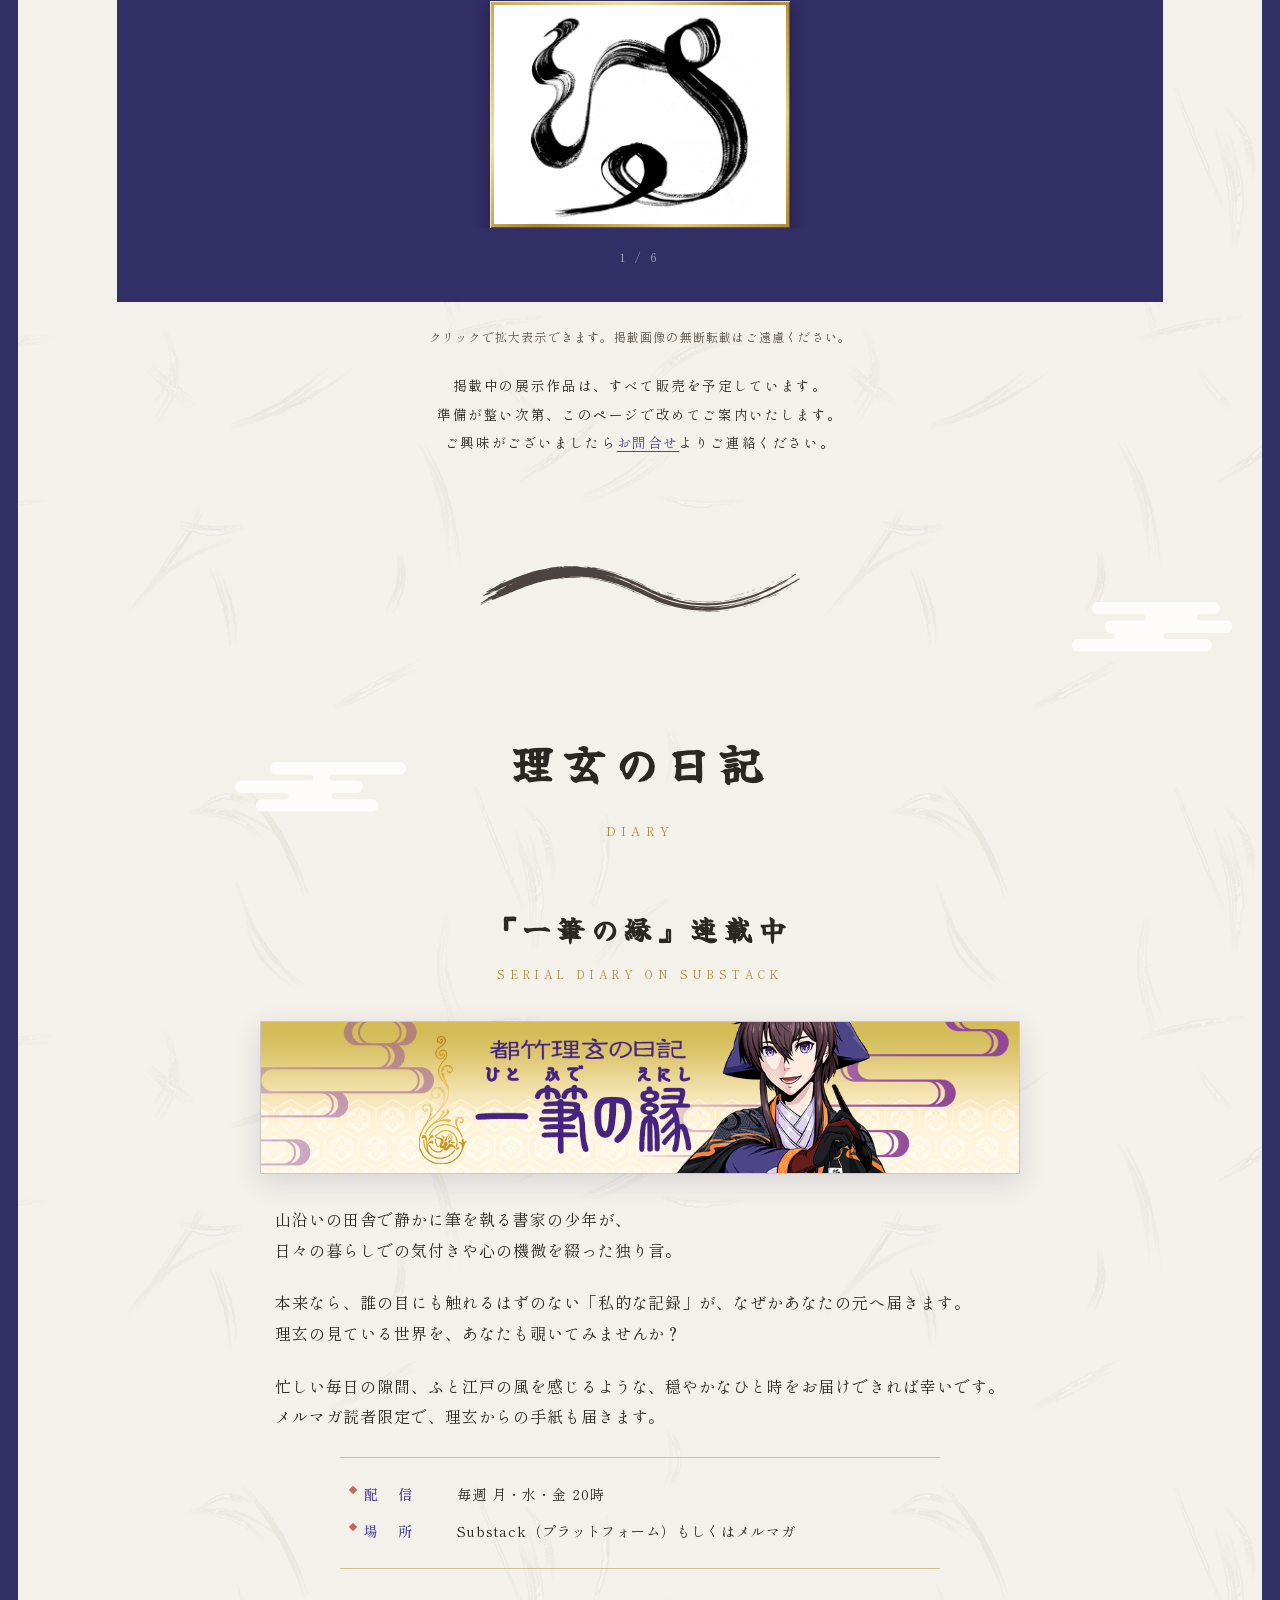
==== commit c05110cd: "新着情報に「通販に連綿体グッズを追加」を追加 Co-Authored-By: Claude Sonnet 5.5 <noreply@anthropic.com>" ====
--- a/index.html
+++ b/index.html
@@ -2304,6 +2304,7 @@
     行の書式： <li><span class="wn-date">日付</span><span>理玄の日記『一筆の縁』「タイトル」を配信しました（<a href="記事URL" target="_blank" rel="noopener">読む</a>／<a href="#subscribe">読者登録</a>）</span></li>
   -->
             <ul class="kanban-list">
+              <li><span class="wn-date">2026.11.06</span><span><a href="#shop">通販</a>に連綿体グッズを追加しました</span></li>
               <li><span class="wn-date">2026.11.06</span><span>11月から理玄の日記をnoteでも配信開始しました</span></li>
               <li><span class="wn-date">2026.11.06</span><span>『連綿師』公式アカウントを開設しました</span></li>
               <li><span class="wn-date">2026.08.30</span><span><a href="#diary">理玄の日記</a>に『一筆の縁』の読者登録フォームを設置しました</span></li>
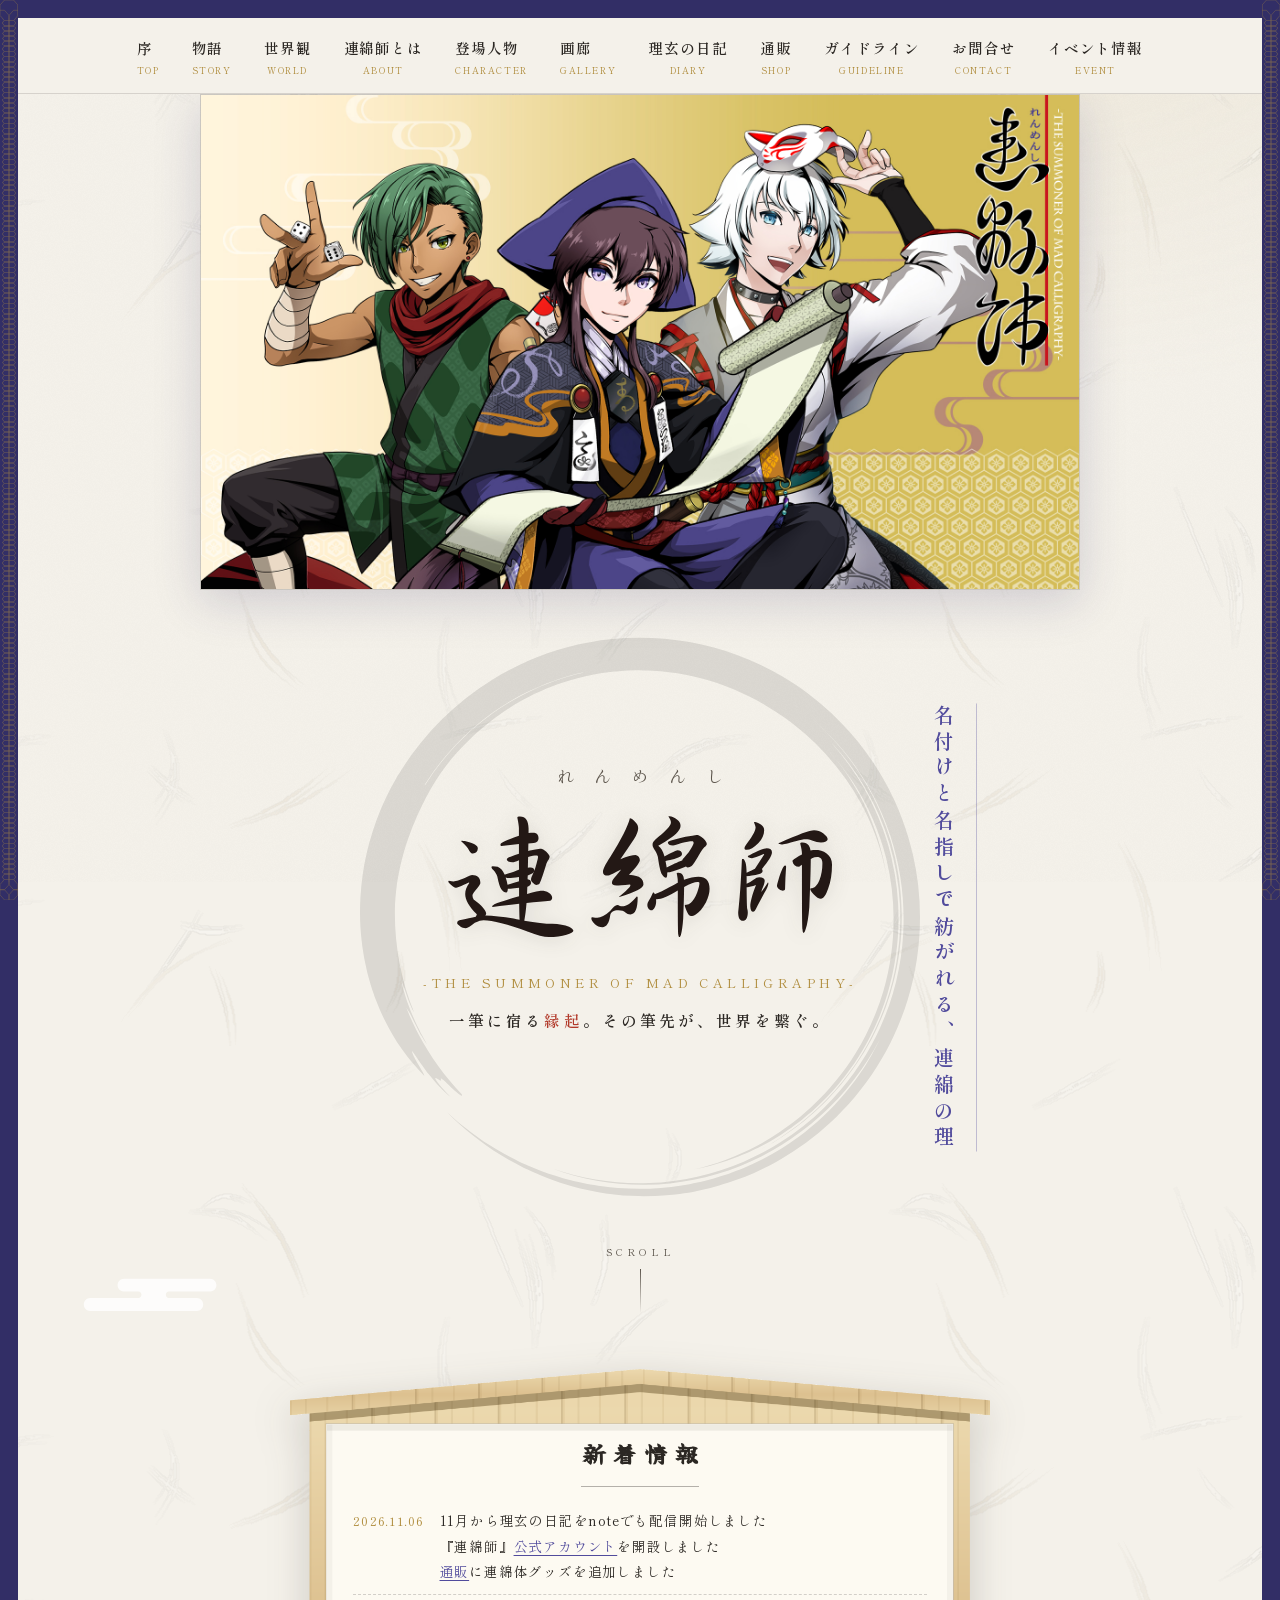
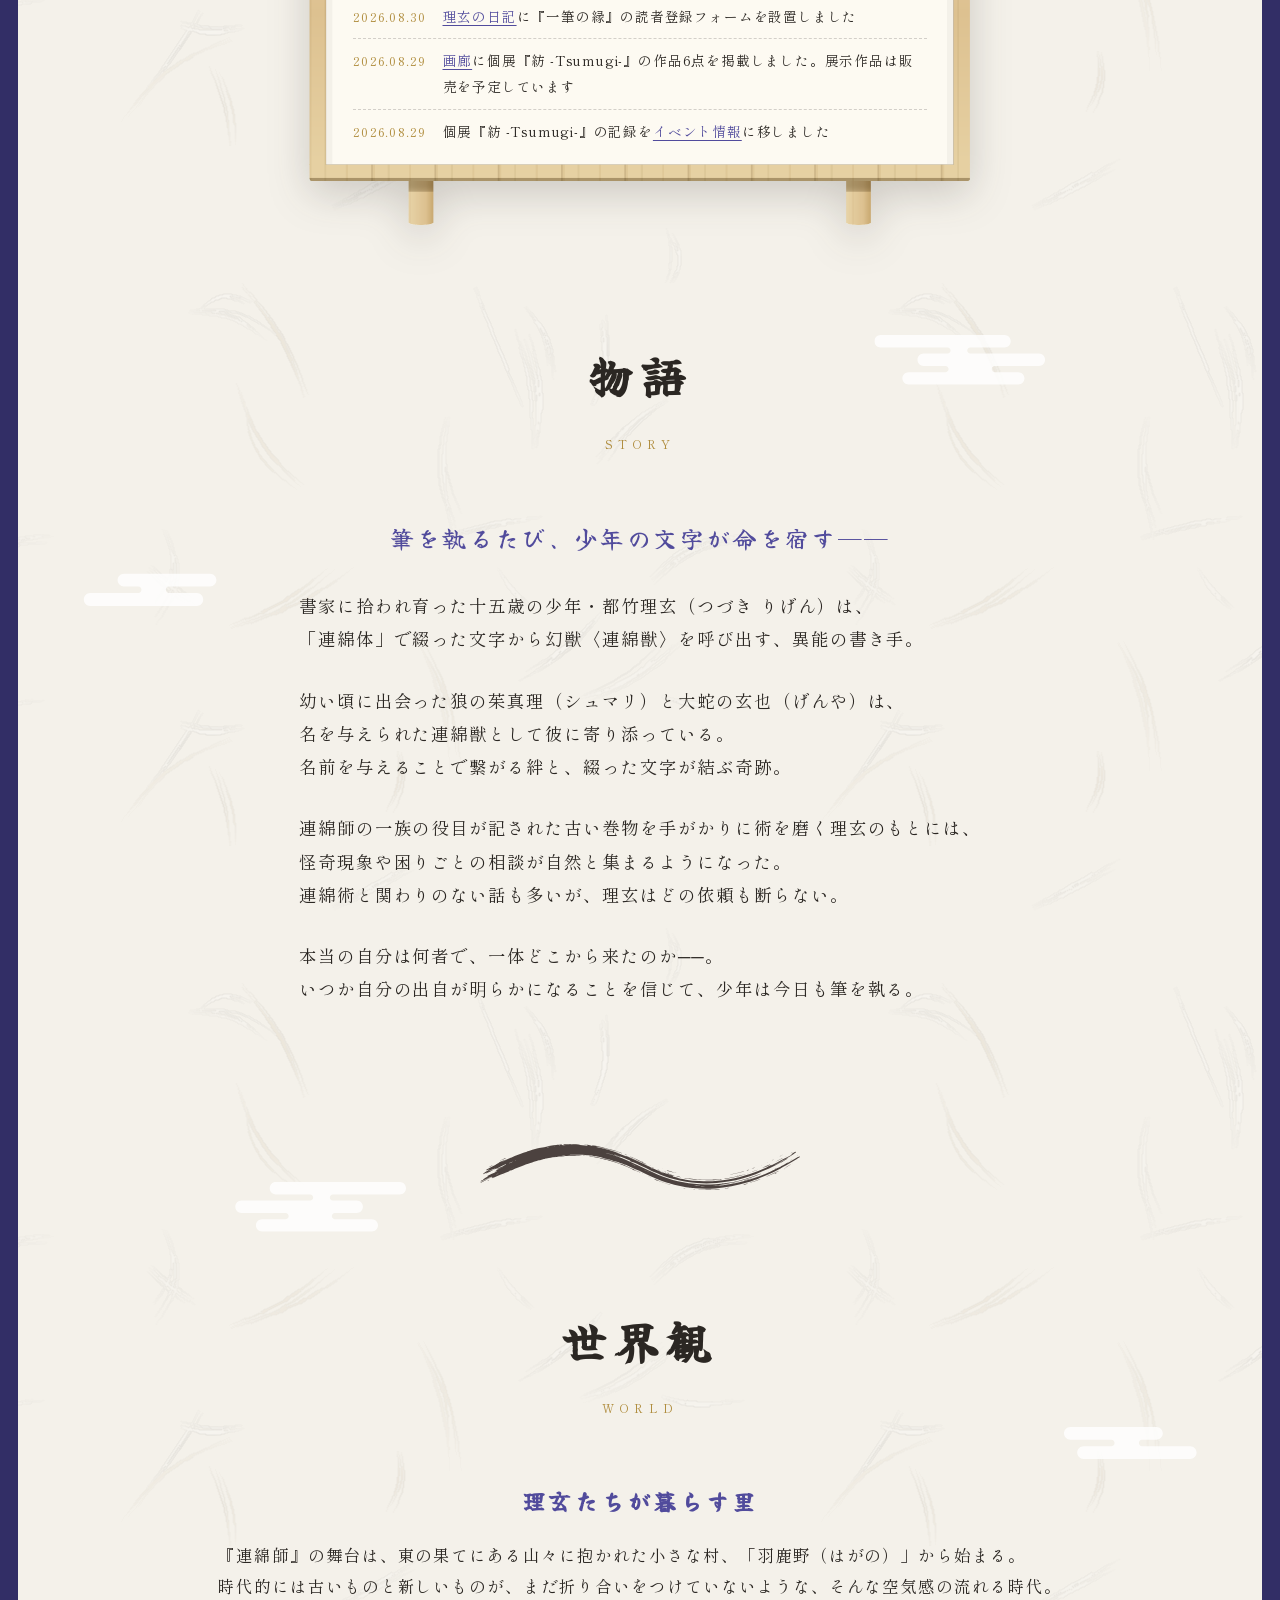
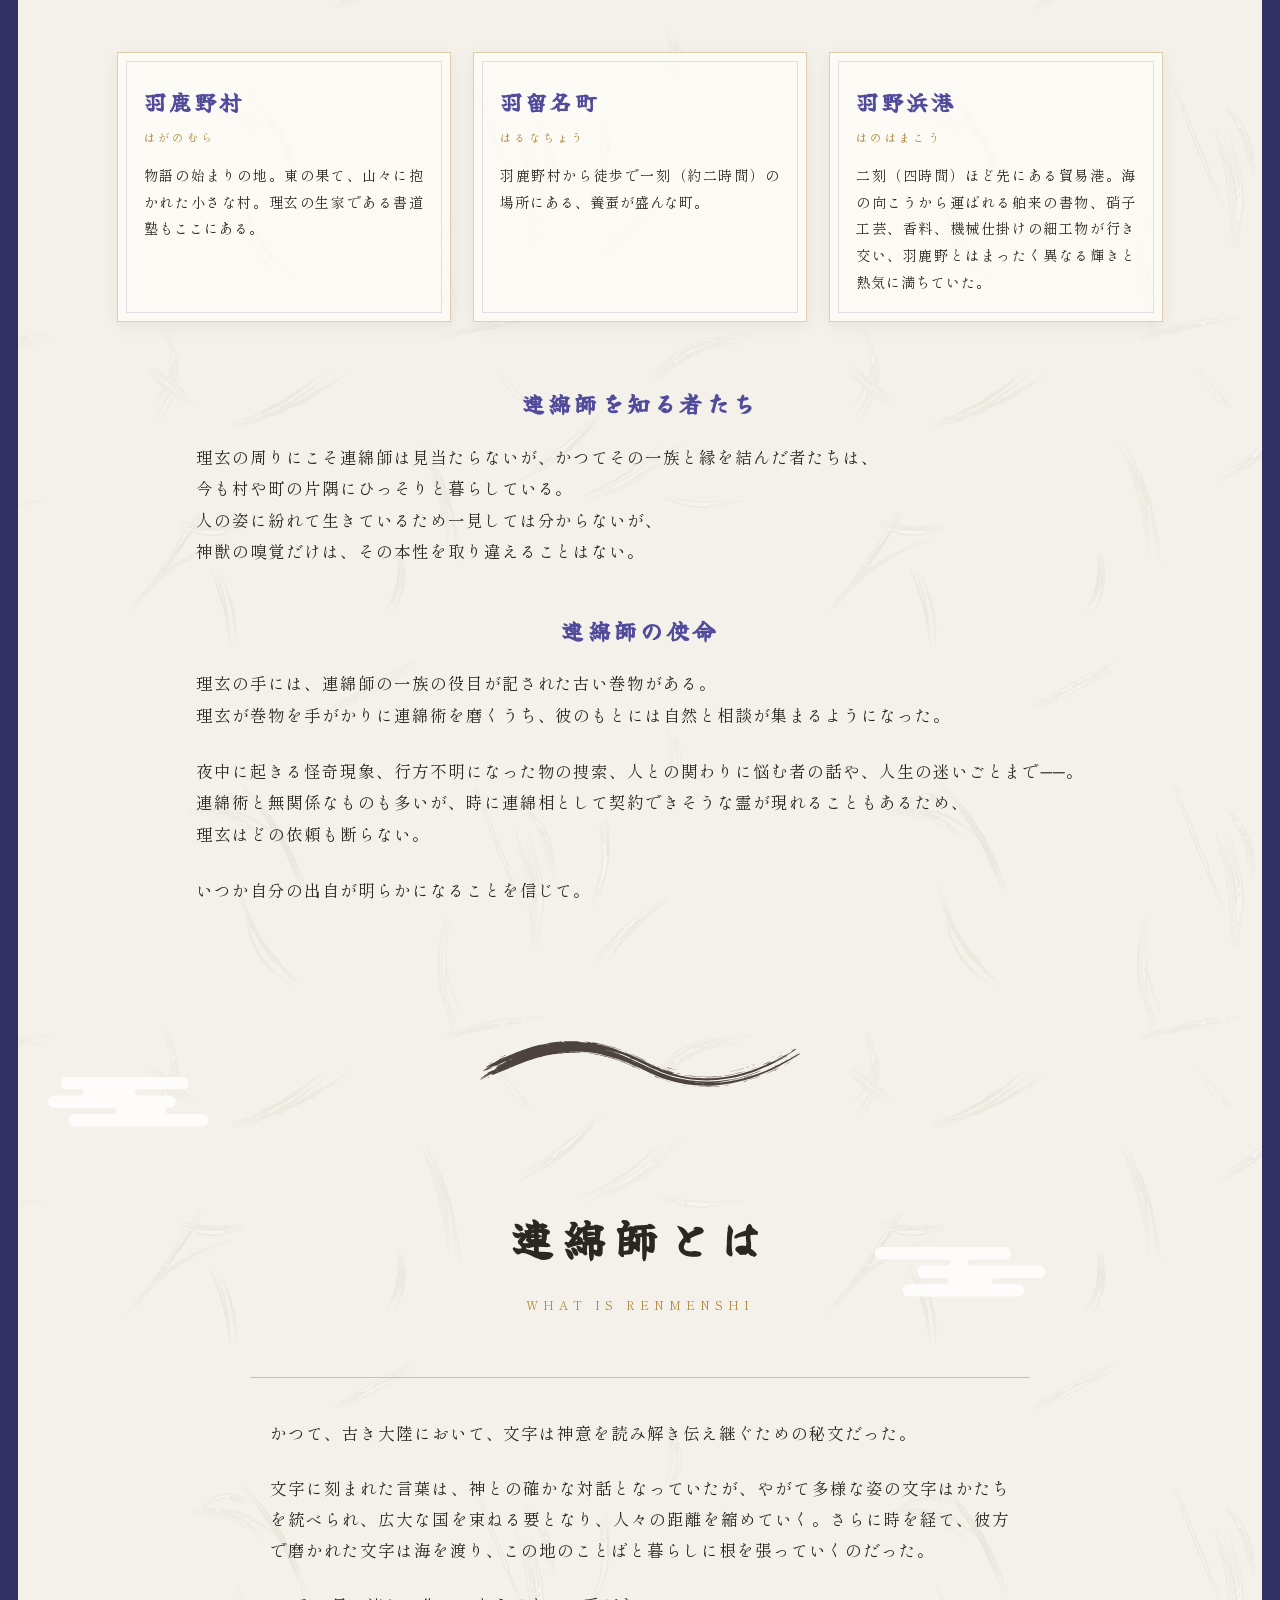
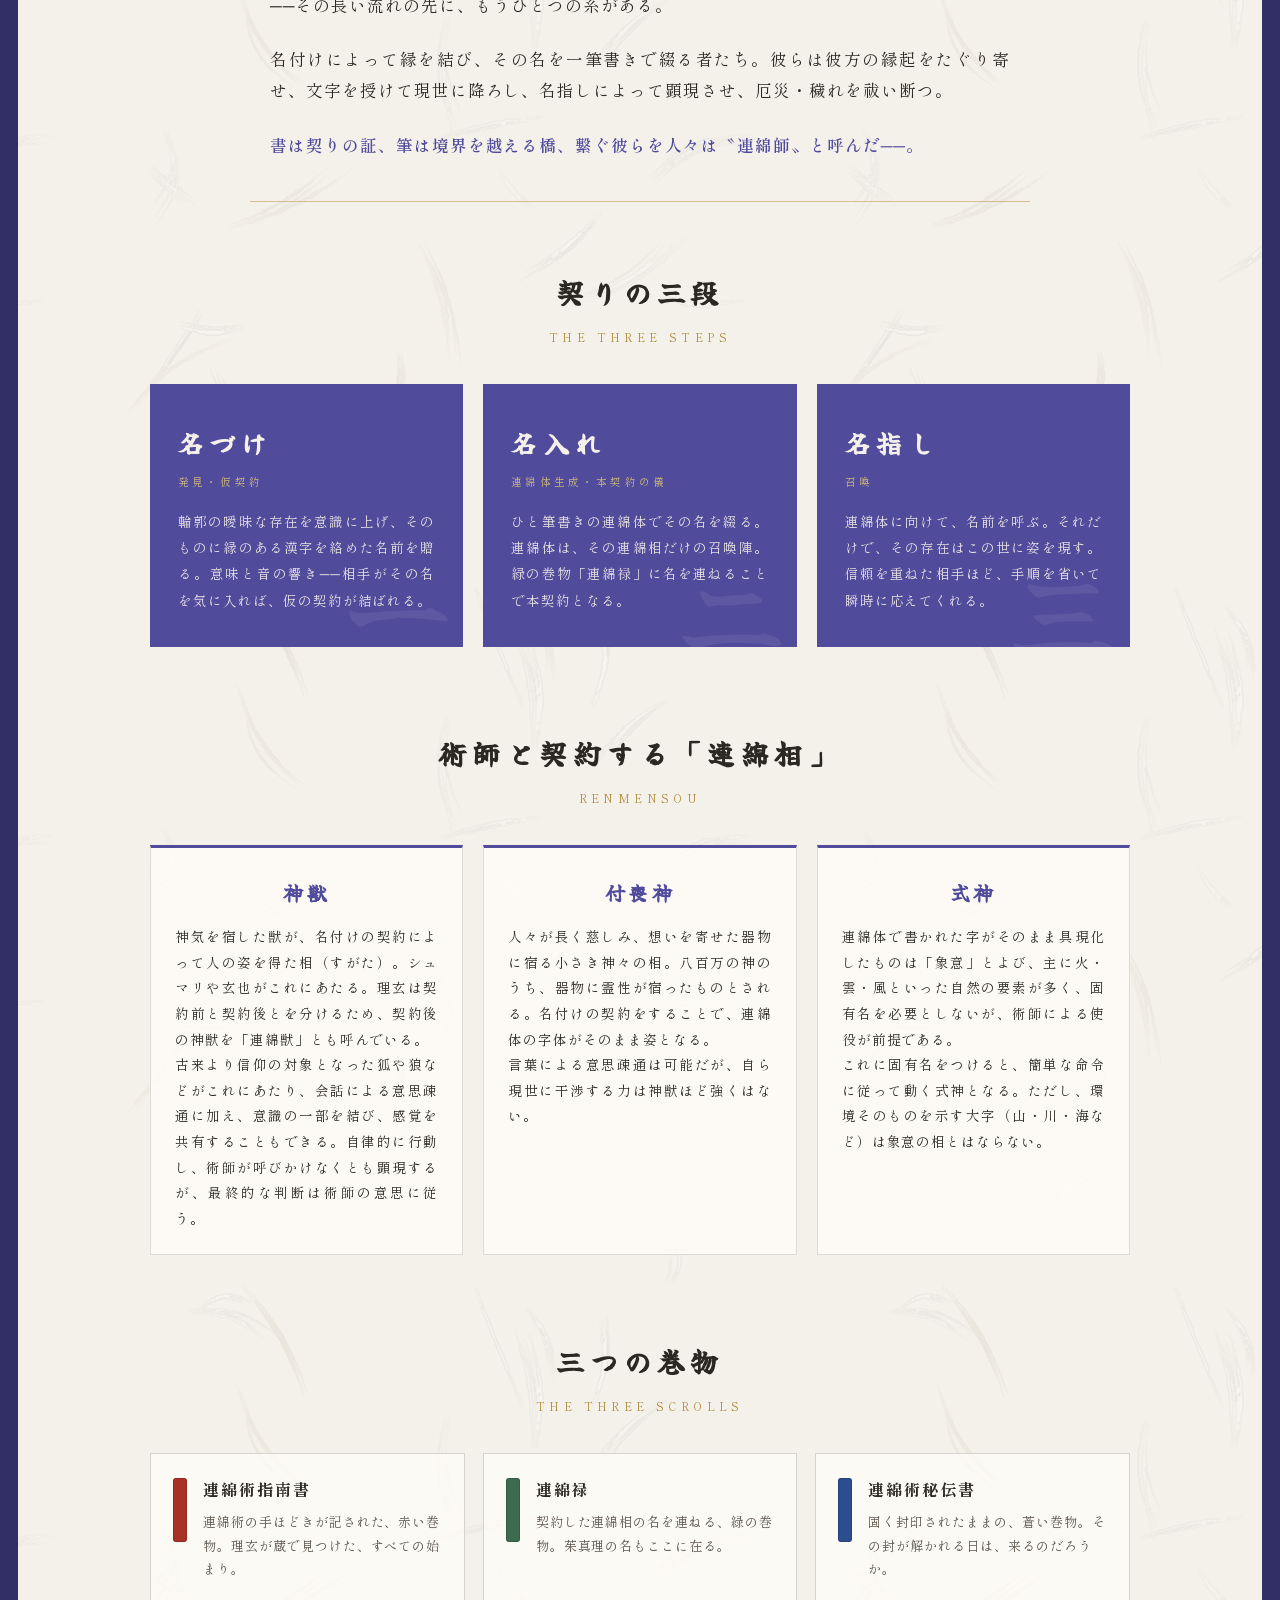
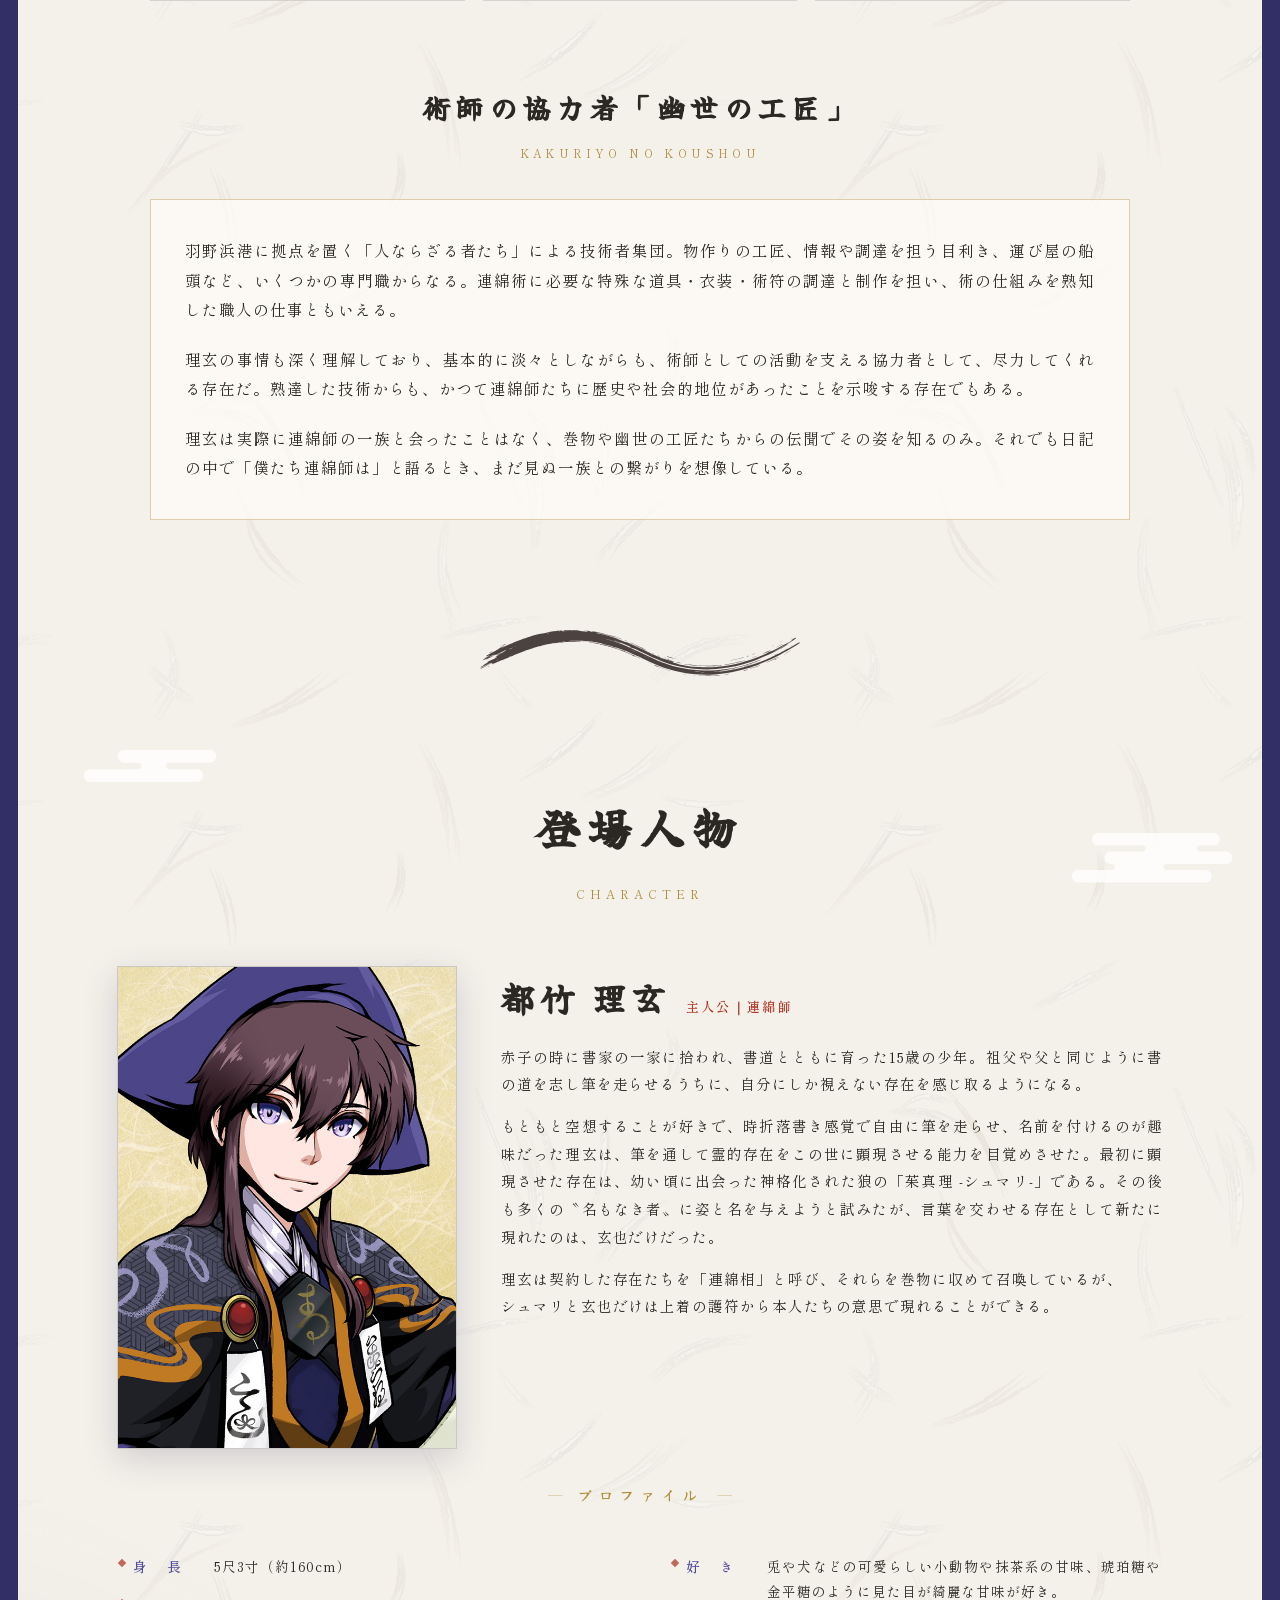
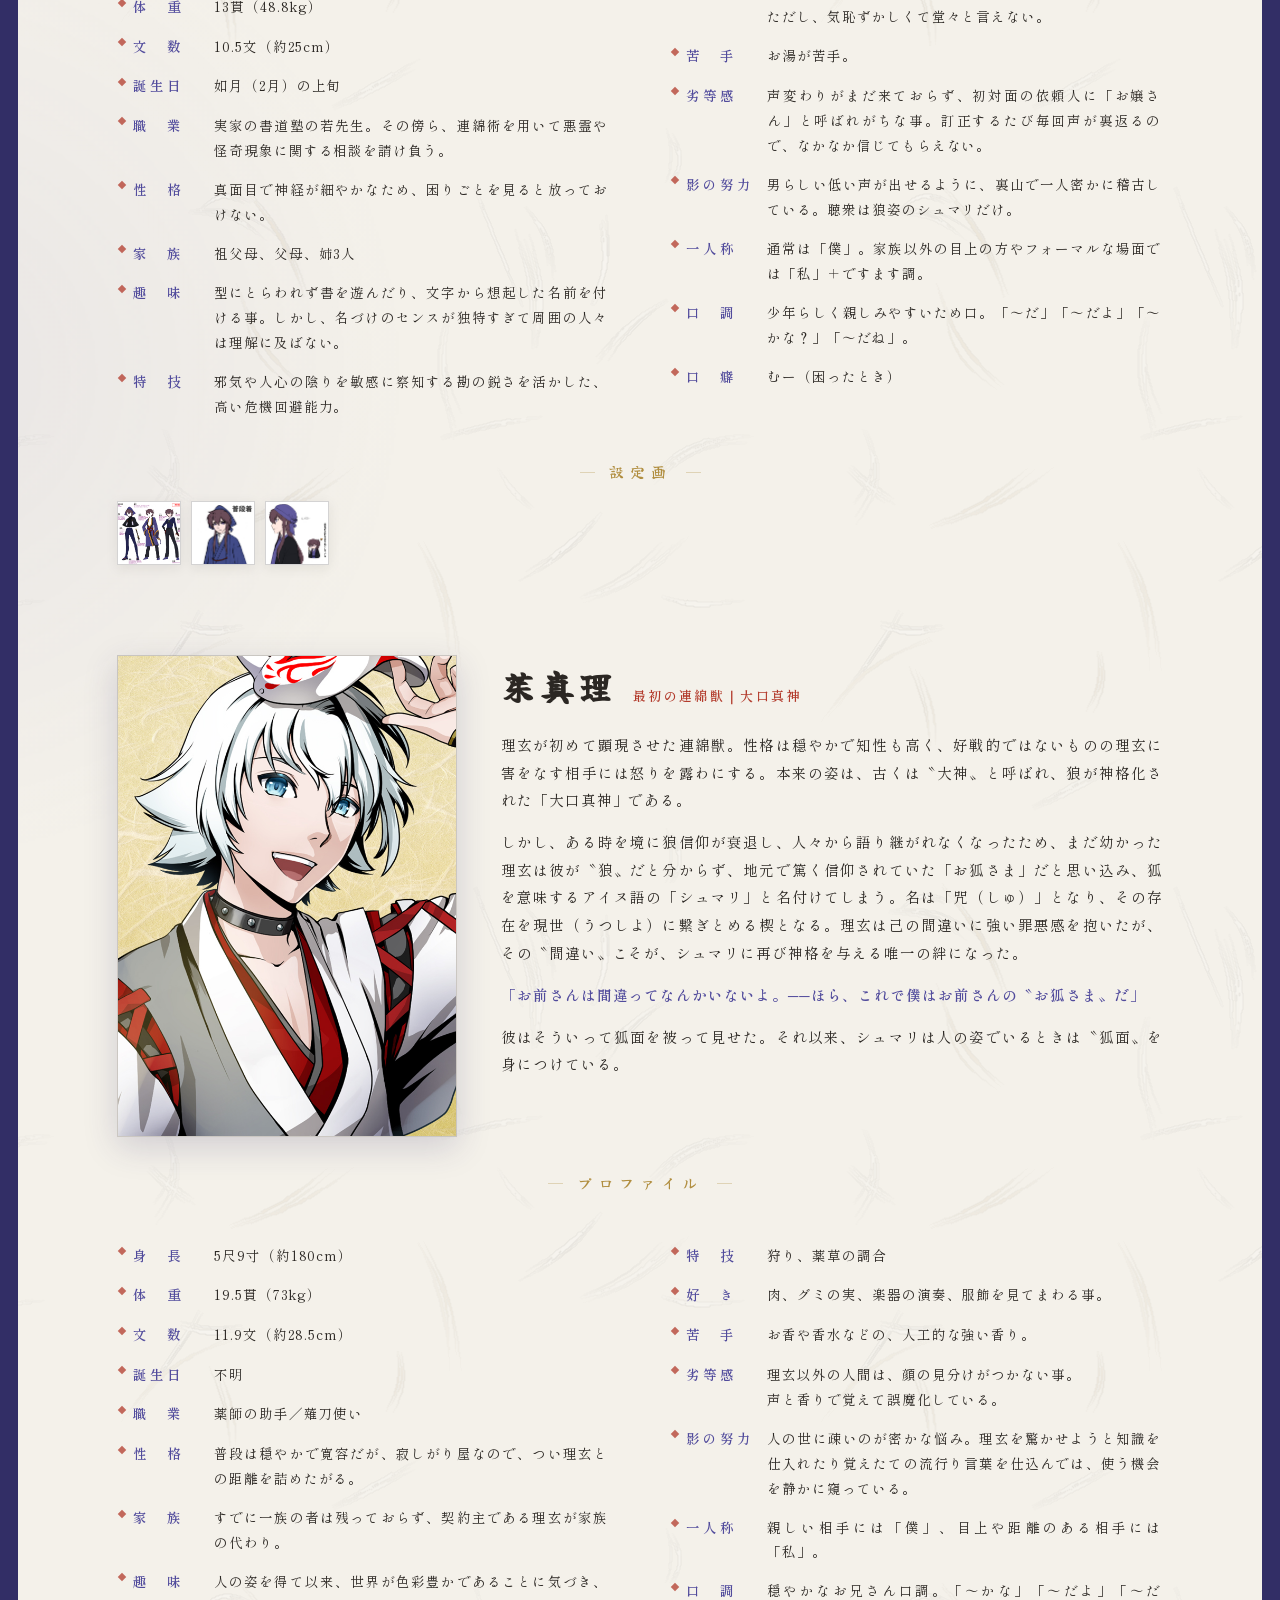
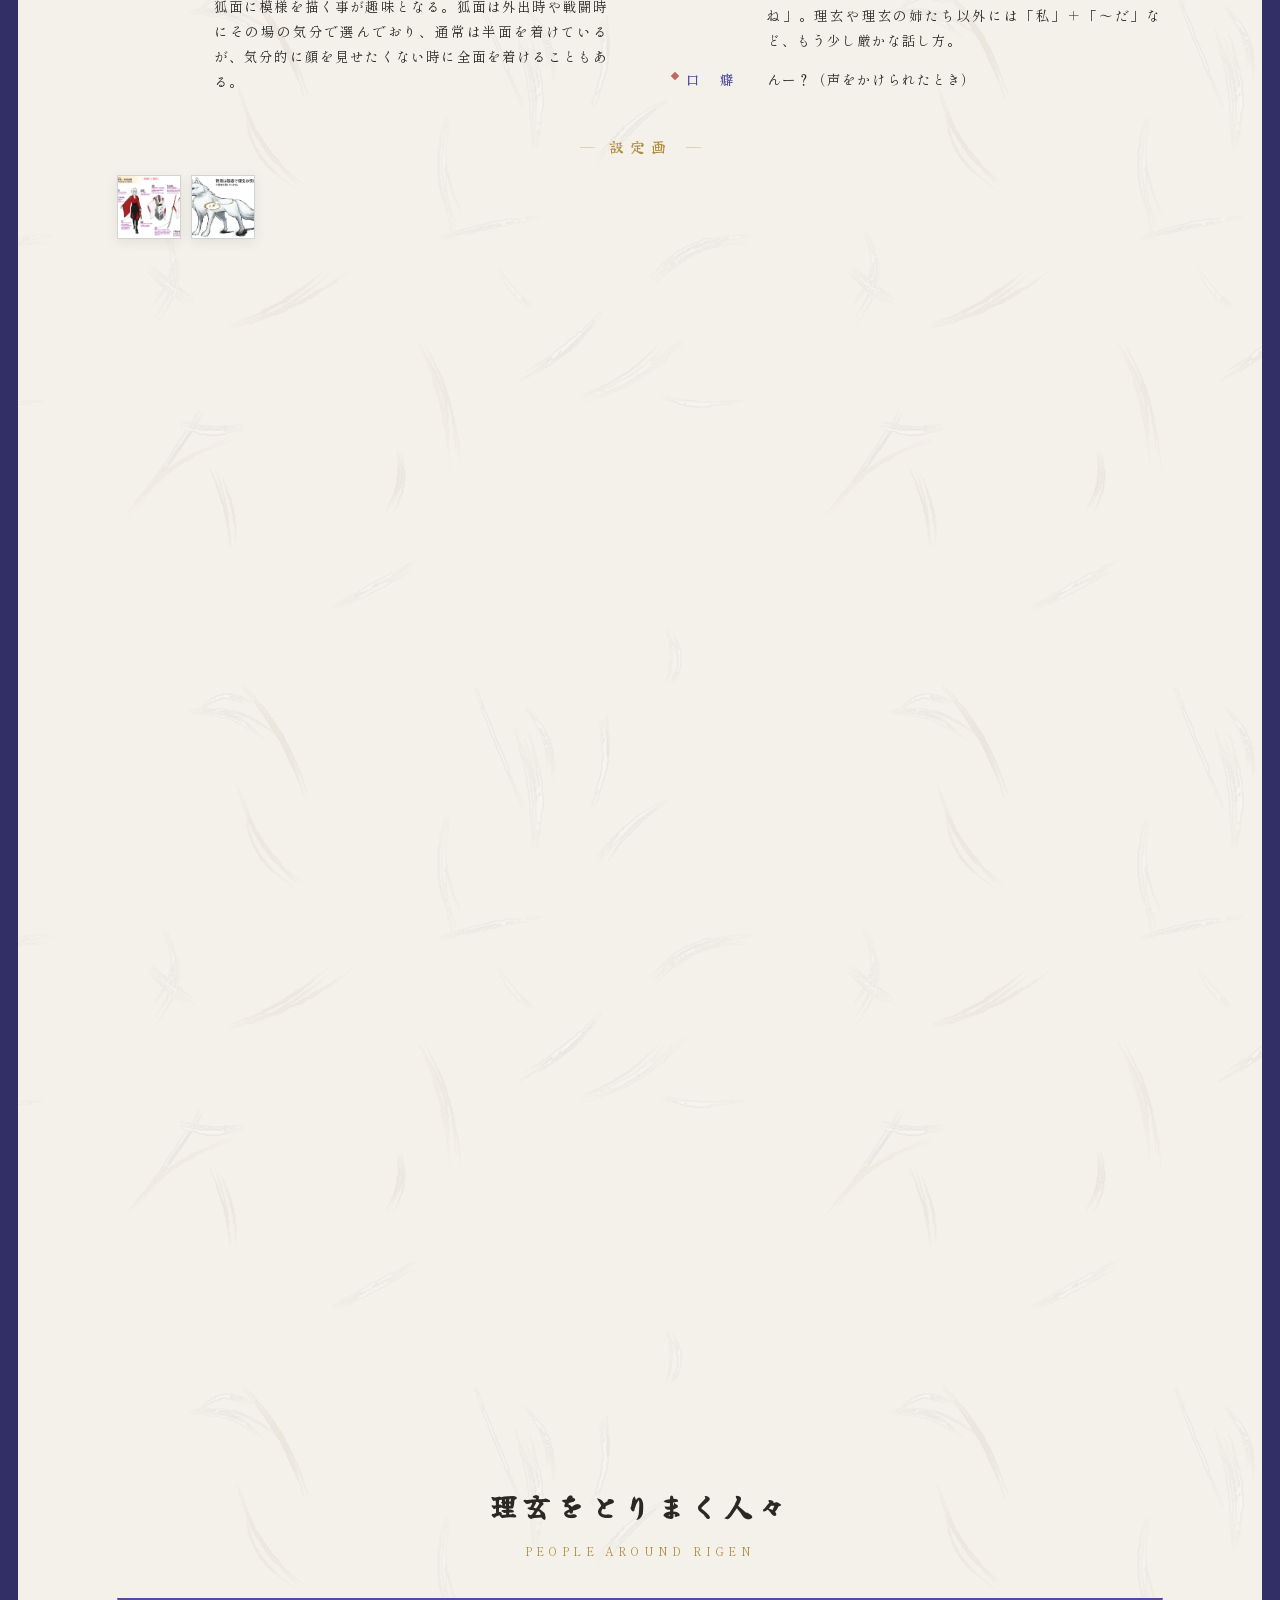
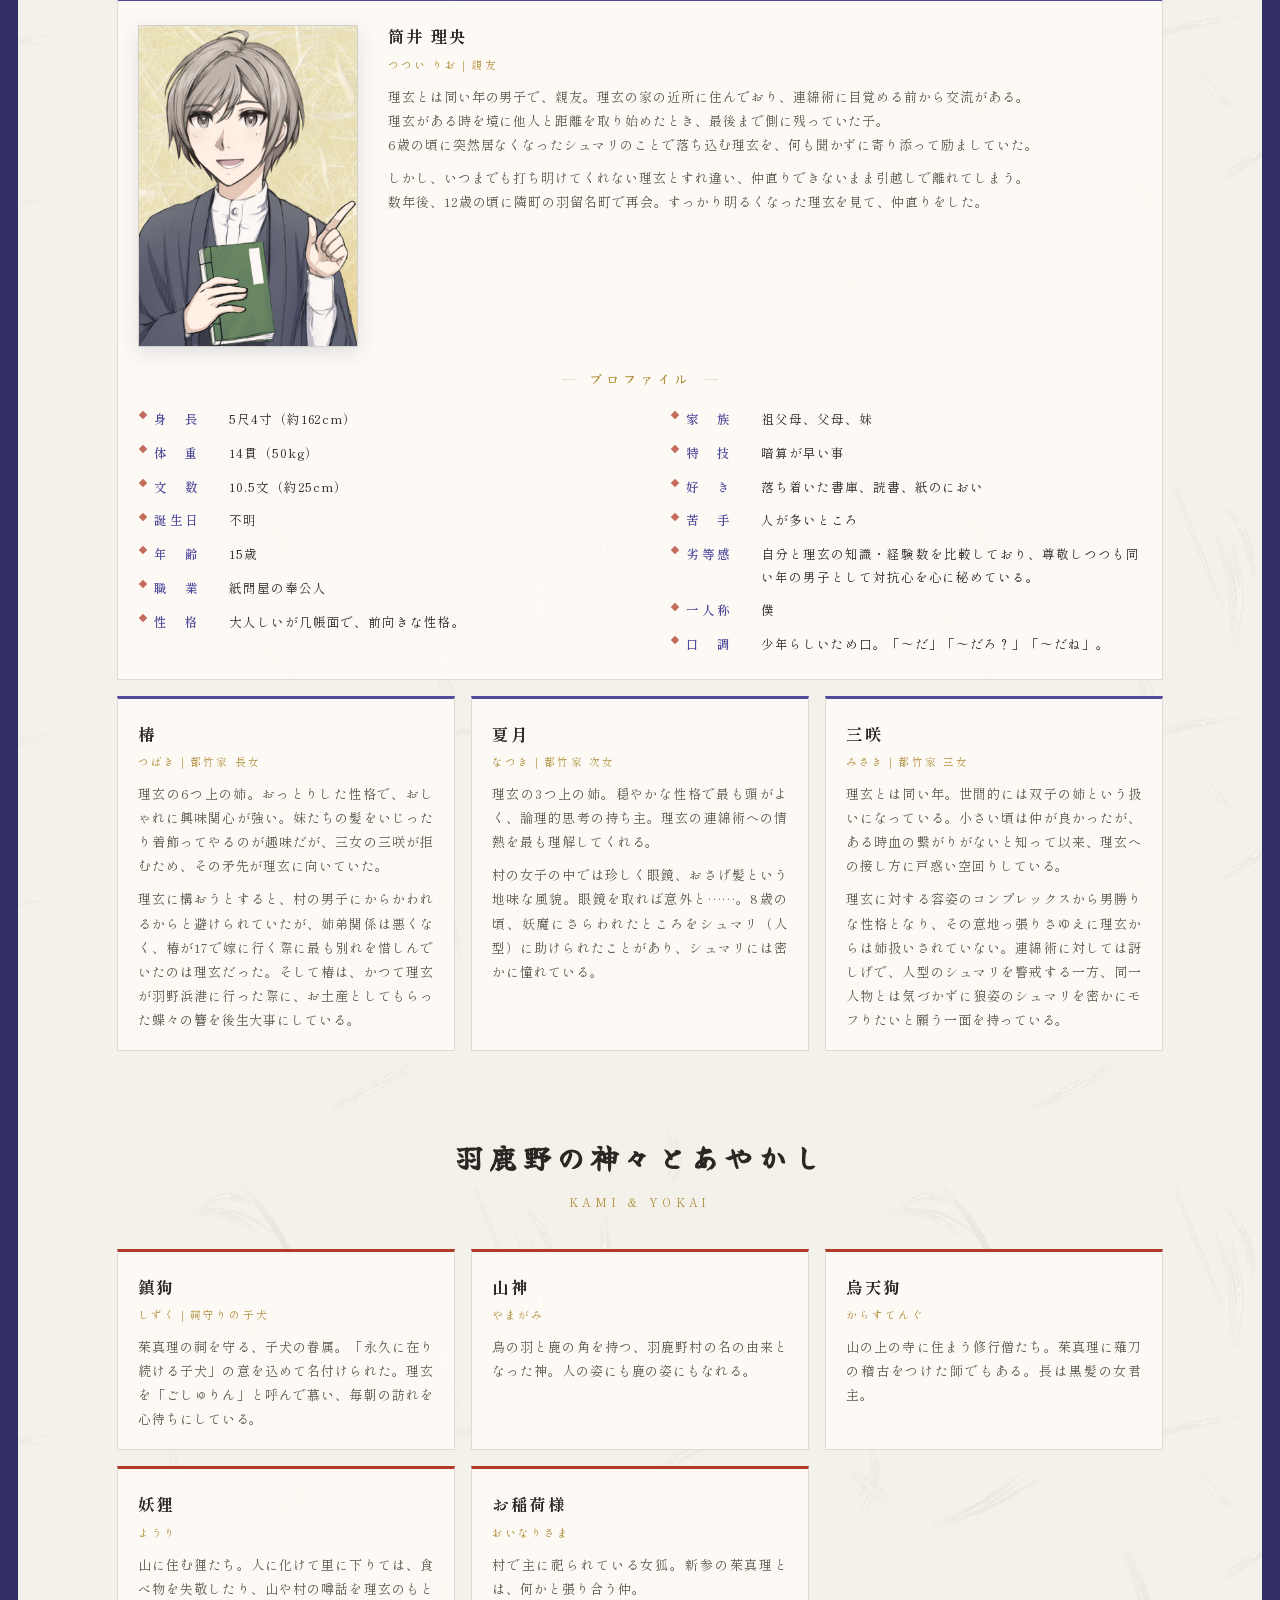
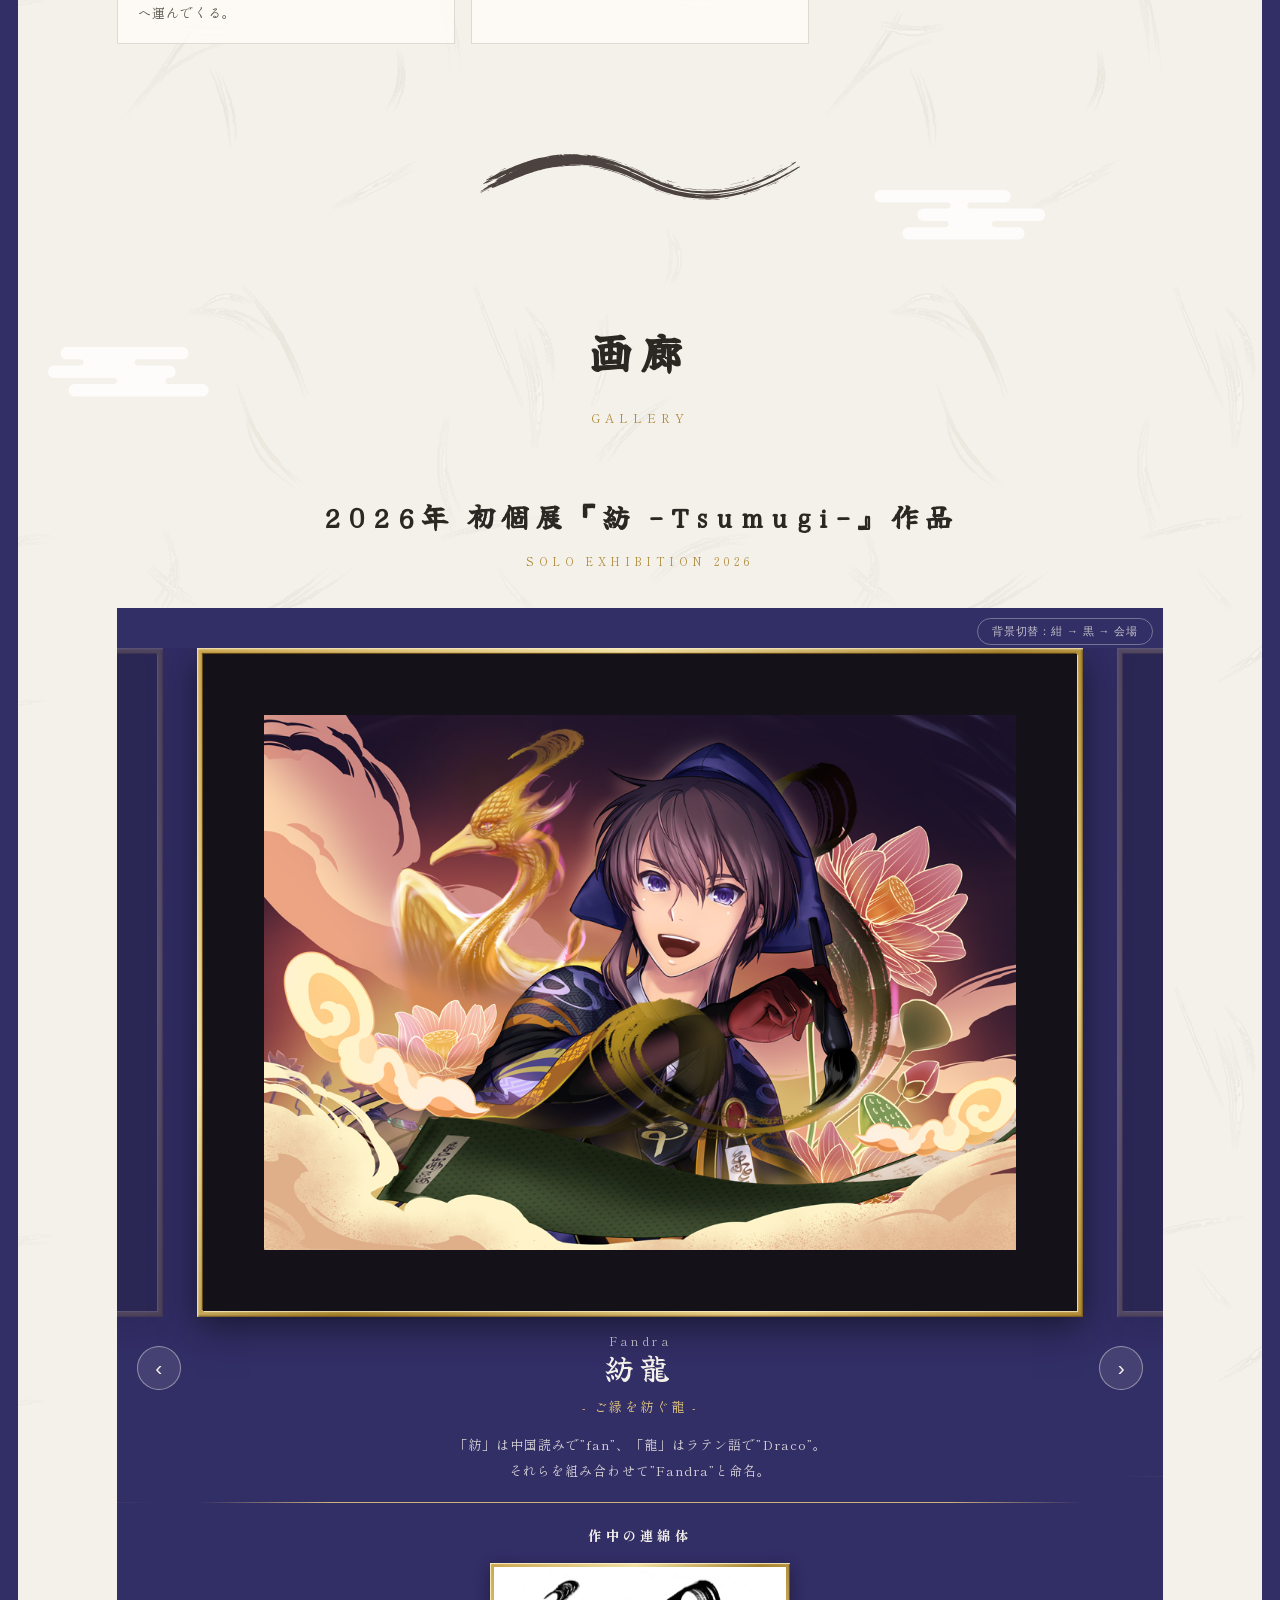
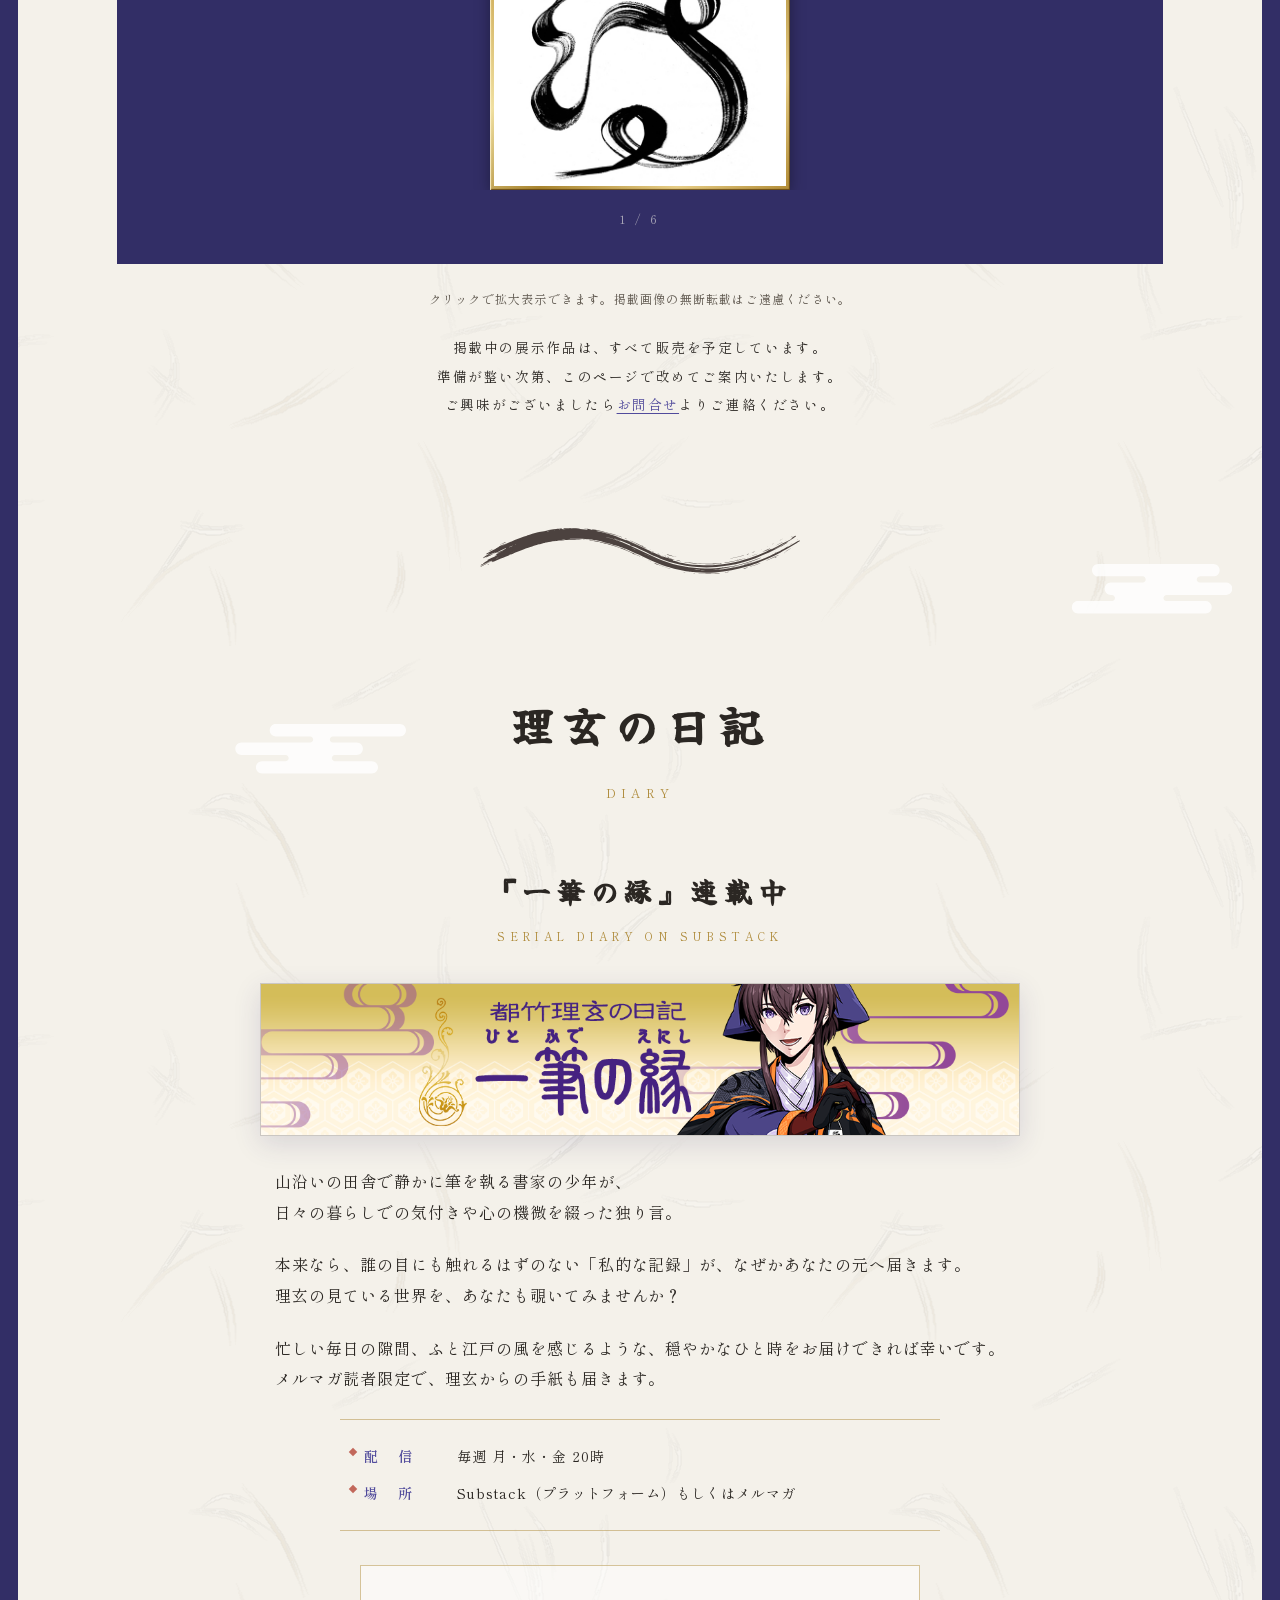
==== commit e68bc648: "新着情報：2026.11.06の3項目を1日付にまとめ、公式アカウントにXリンクを追加 Co-Authored-By: Claude Sonnet 5.5 <noreply@anthropic.com" ====
--- a/index.html
+++ b/index.html
@@ -2304,9 +2304,7 @@
     行の書式： <li><span class="wn-date">日付</span><span>理玄の日記『一筆の縁』「タイトル」を配信しました（<a href="記事URL" target="_blank" rel="noopener">読む</a>／<a href="#subscribe">読者登録</a>）</span></li>
   -->
             <ul class="kanban-list">
-              <li><span class="wn-date">2026.11.06</span><span><a href="#shop">通販</a>に連綿体グッズを追加しました</span></li>
-              <li><span class="wn-date">2026.11.06</span><span>11月から理玄の日記をnoteでも配信開始しました</span></li>
-              <li><span class="wn-date">2026.11.06</span><span>『連綿師』公式アカウントを開設しました</span></li>
+              <li><span class="wn-date">2026.11.06</span><span>11月から理玄の日記をnoteでも配信開始しました<br>『連綿師』<a href="https://x.com/Renmenshi" target="_blank" rel="noopener" title="別タブで開きます">公式アカウント</a>を開設しました<br><a href="#shop">通販</a>に連綿体グッズを追加しました</span></li>
               <li><span class="wn-date">2026.08.30</span><span><a href="#diary">理玄の日記</a>に『一筆の縁』の読者登録フォームを設置しました</span></li>
               <li><span class="wn-date">2026.08.29</span><span><a href="#gallery">画廊</a>に個展『紡 -Tsumugi-』の作品6点を掲載しました。展示作品は販売を予定しています</span></li>
               <li><span class="wn-date">2026.08.29</span><span>個展『紡 -Tsumugi-』の記録を<a href="#event">イベント情報</a>に移しました</span></li>
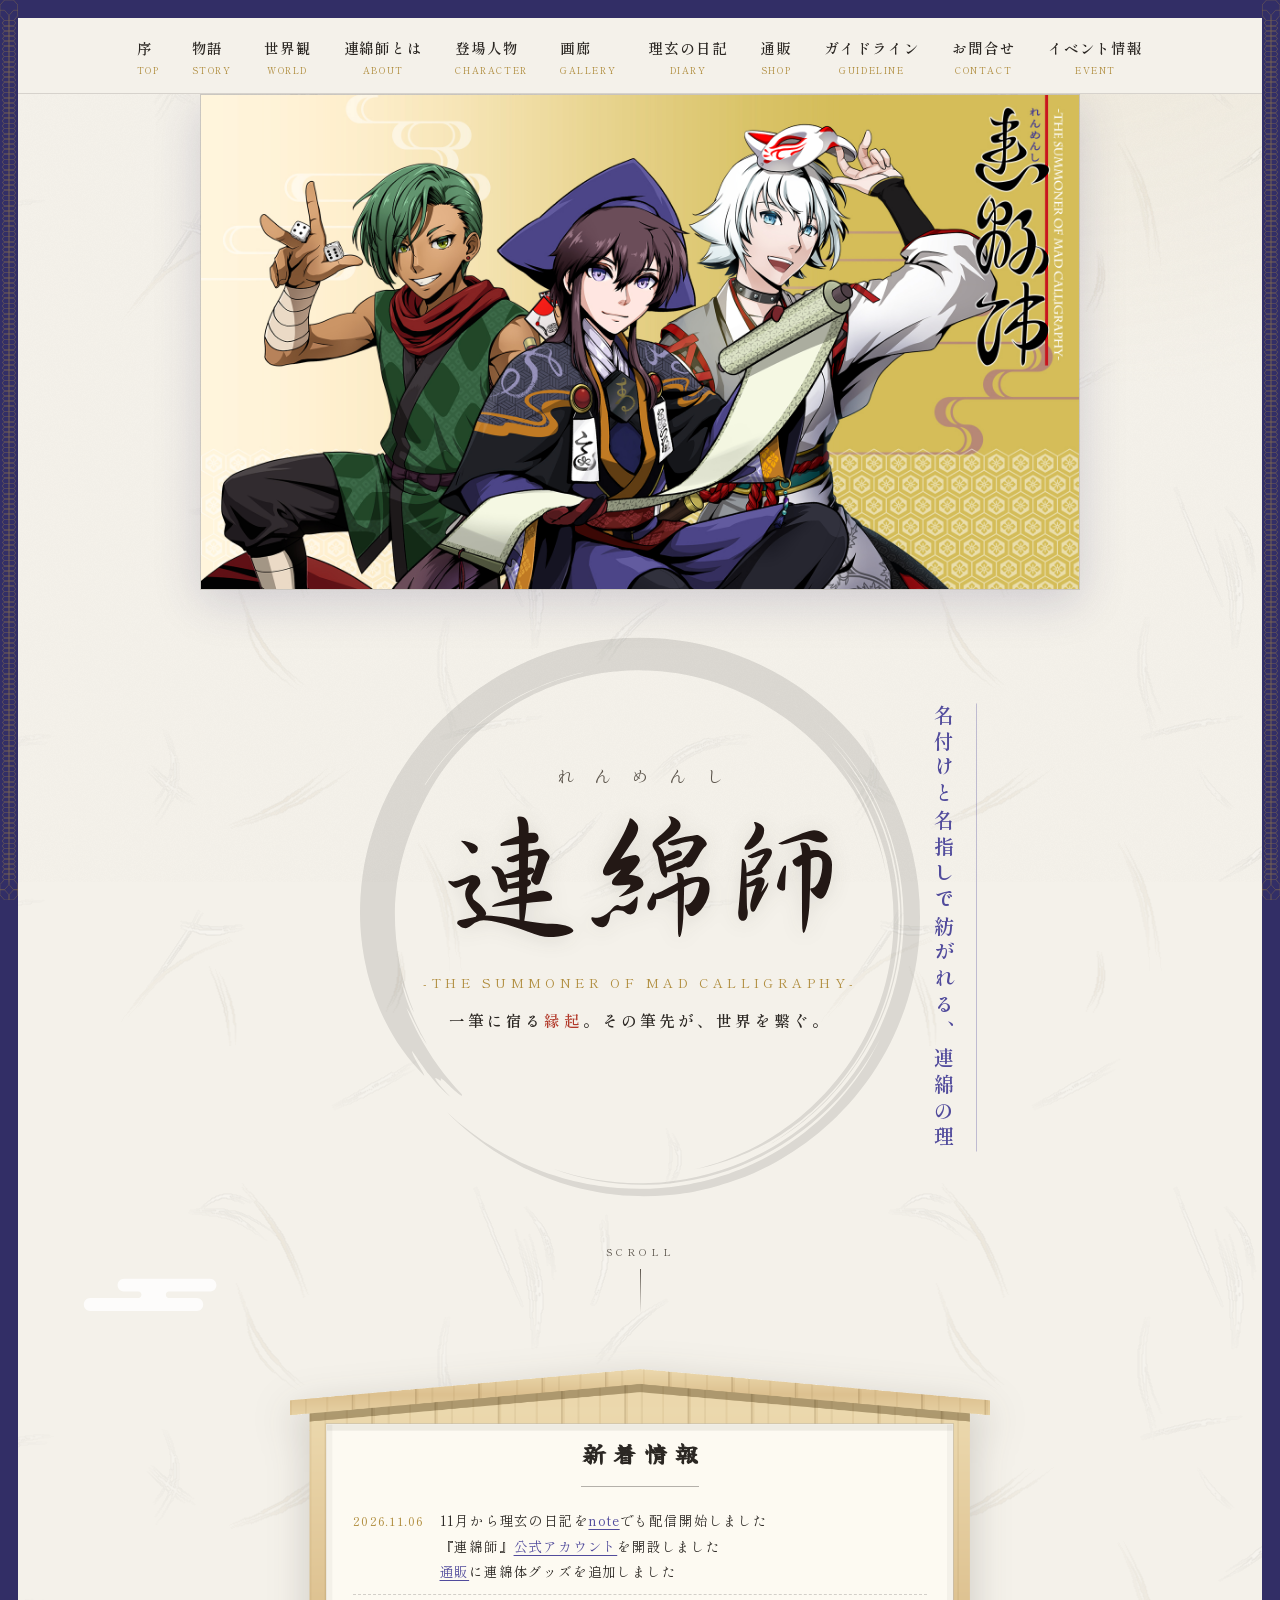
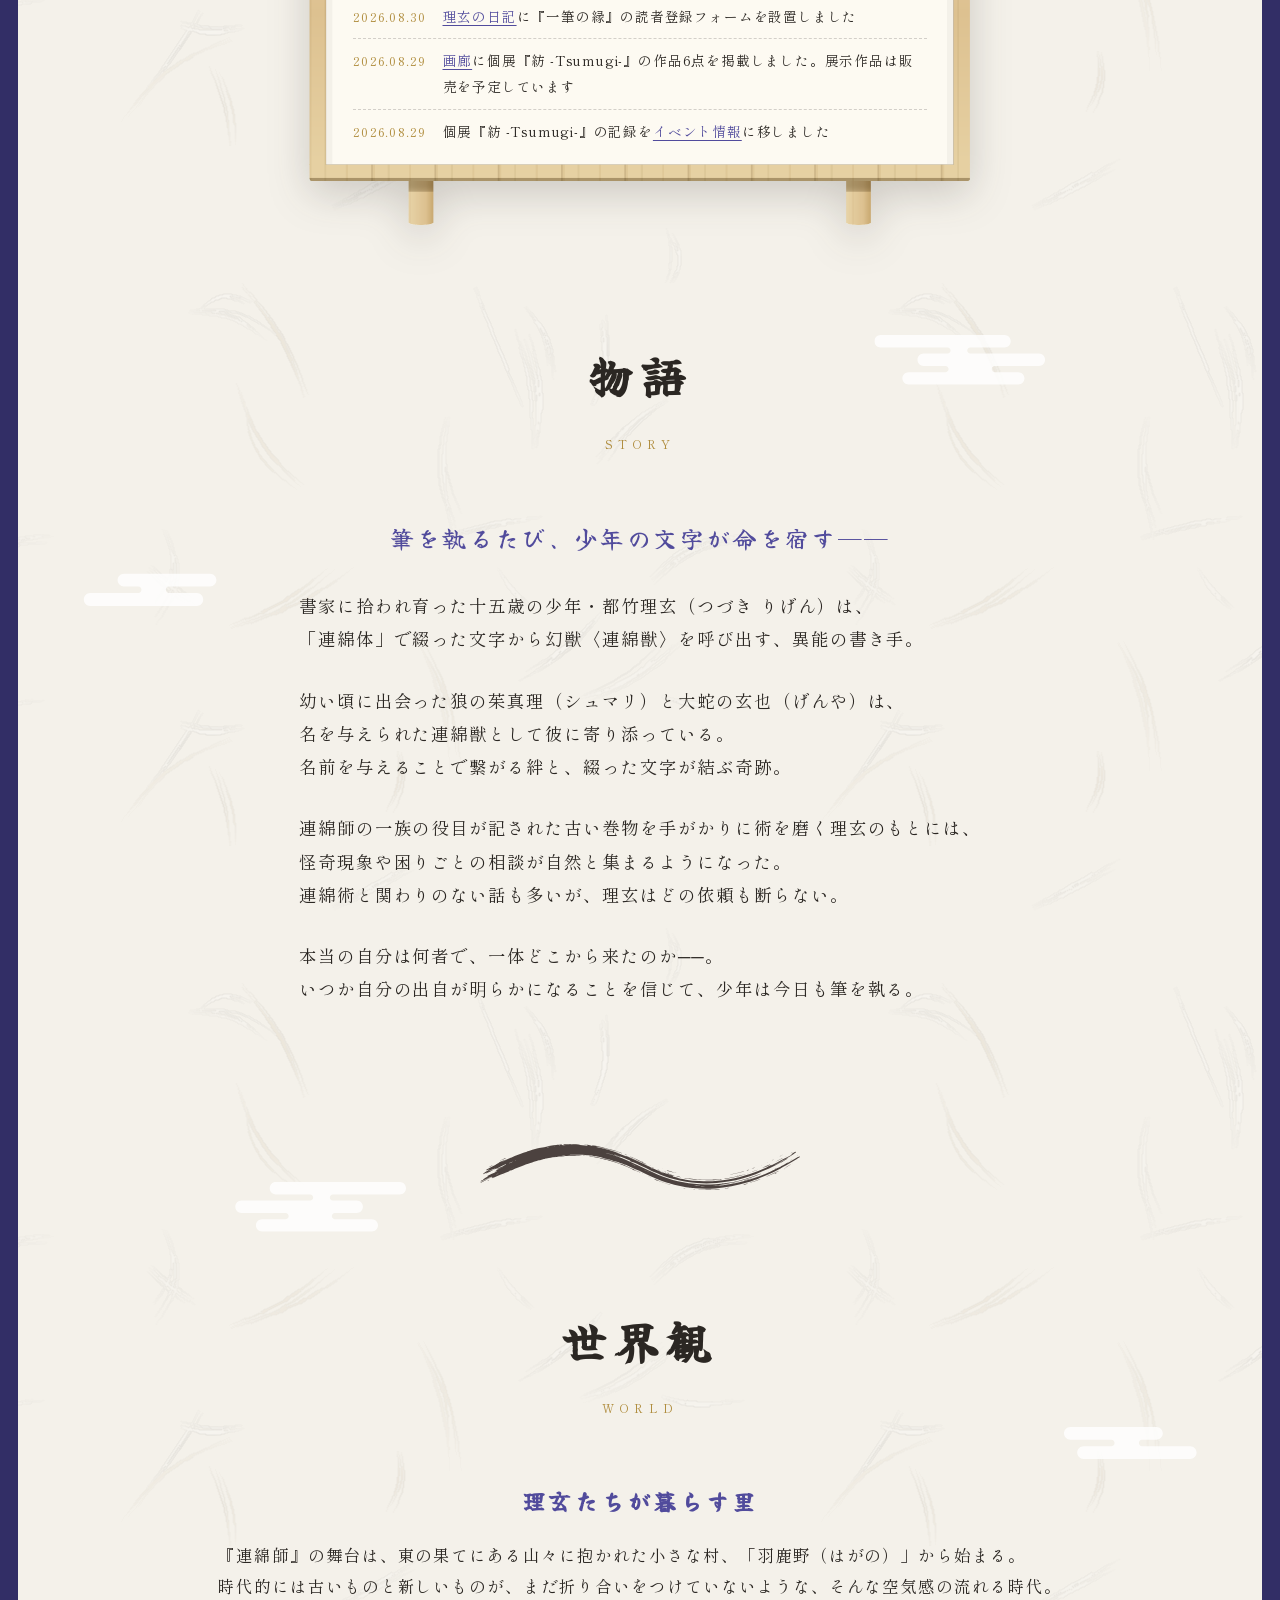
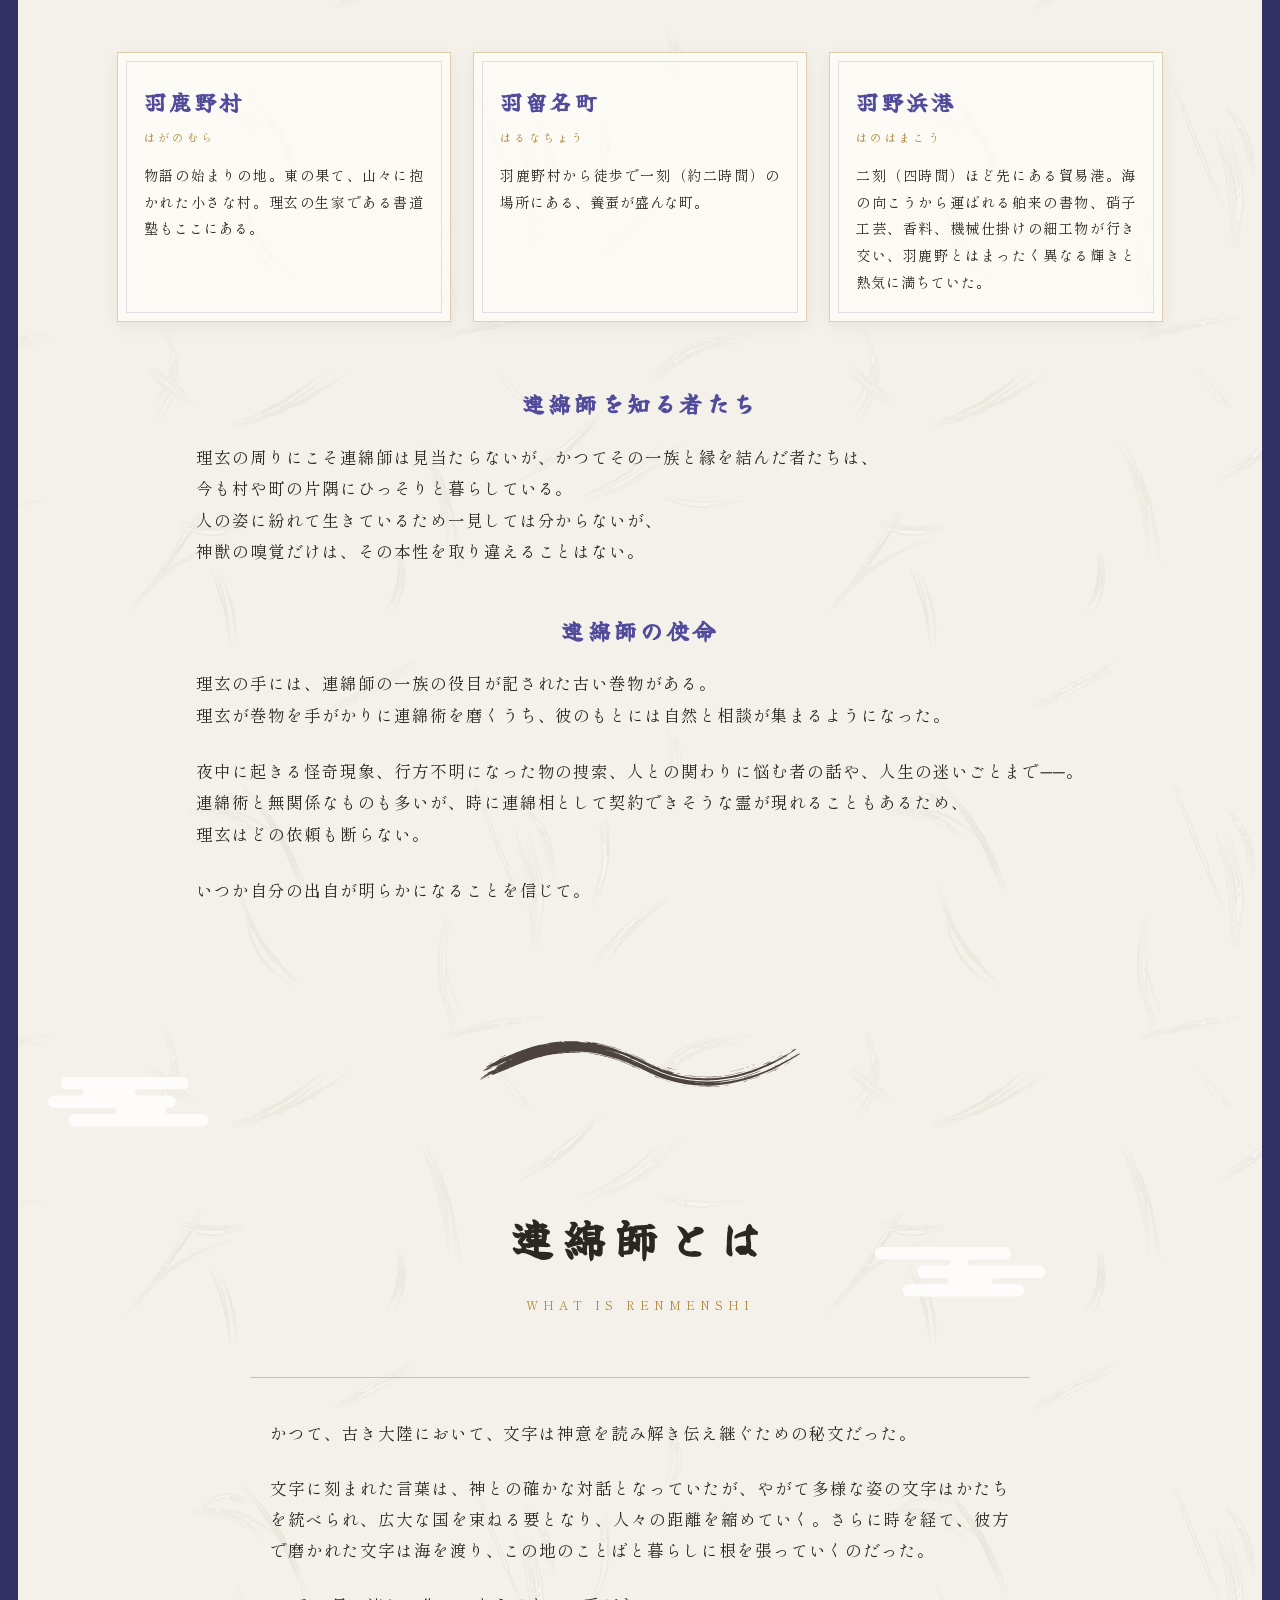
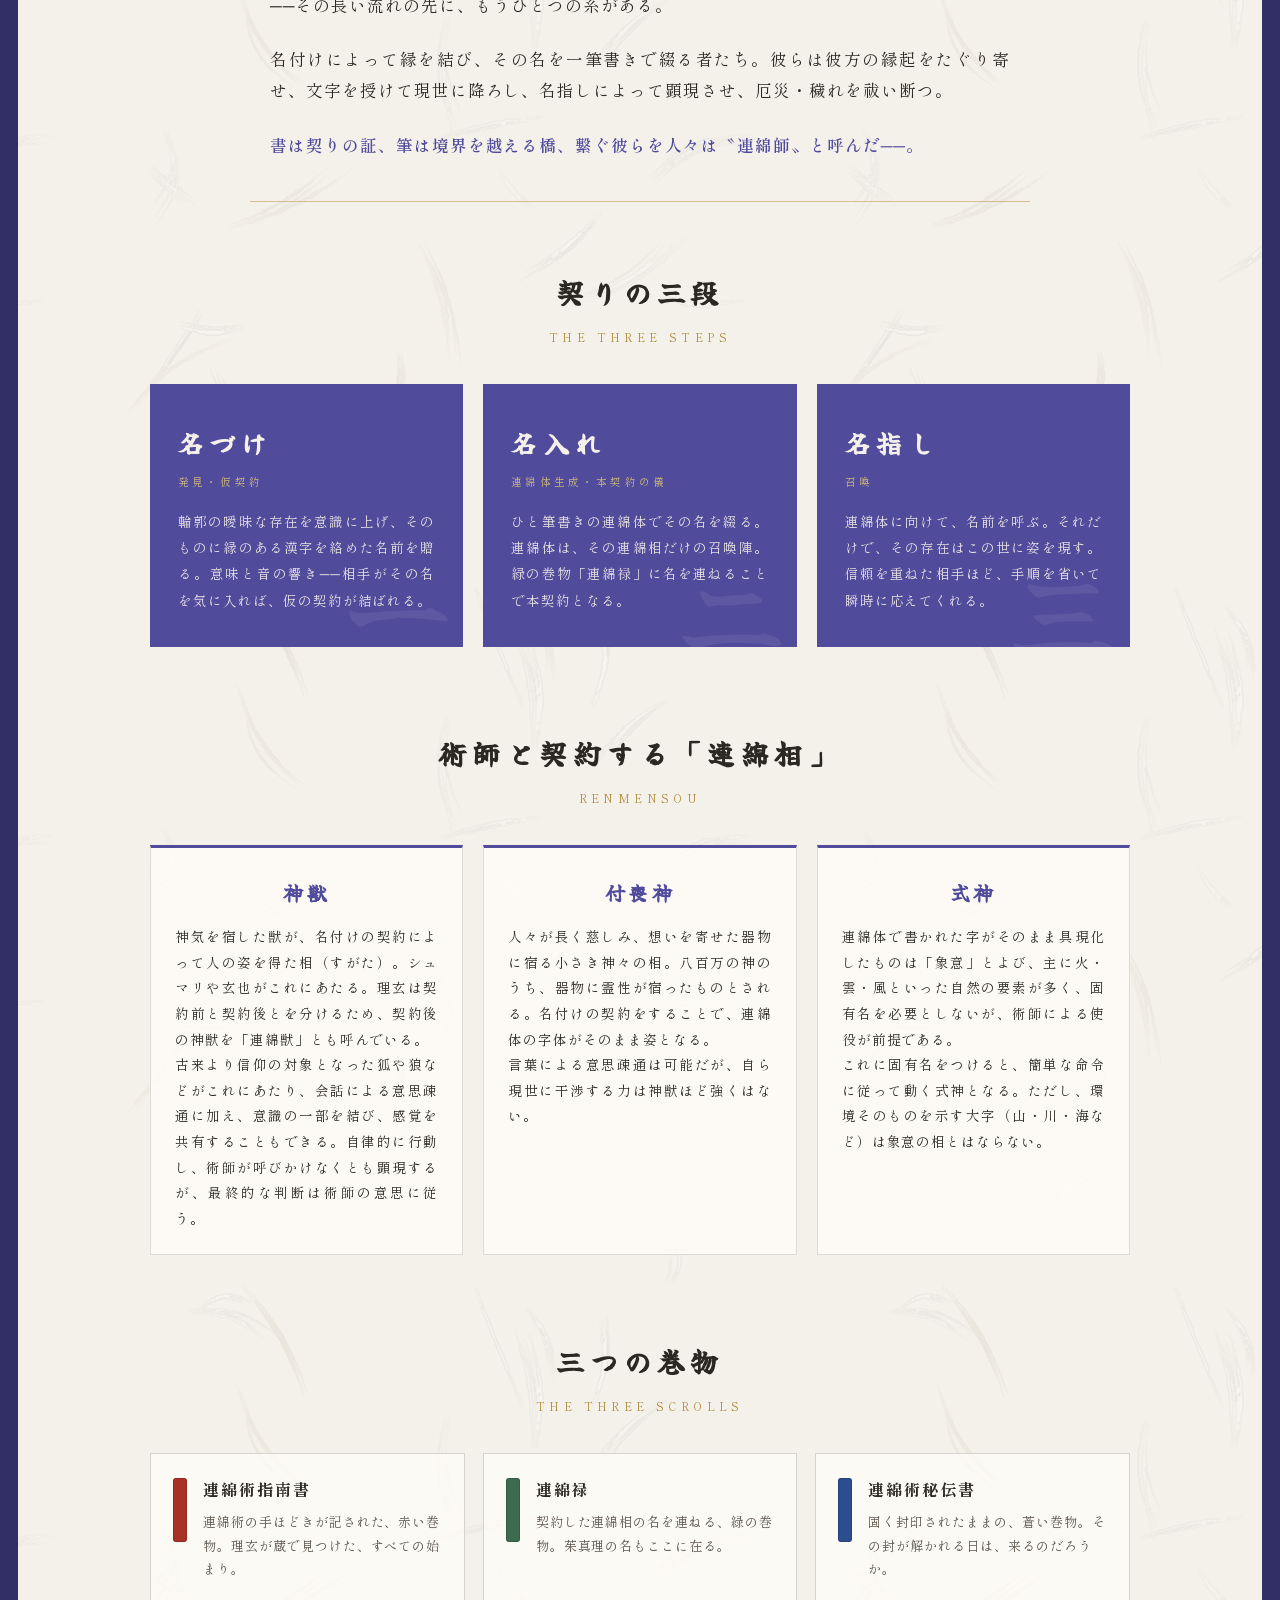
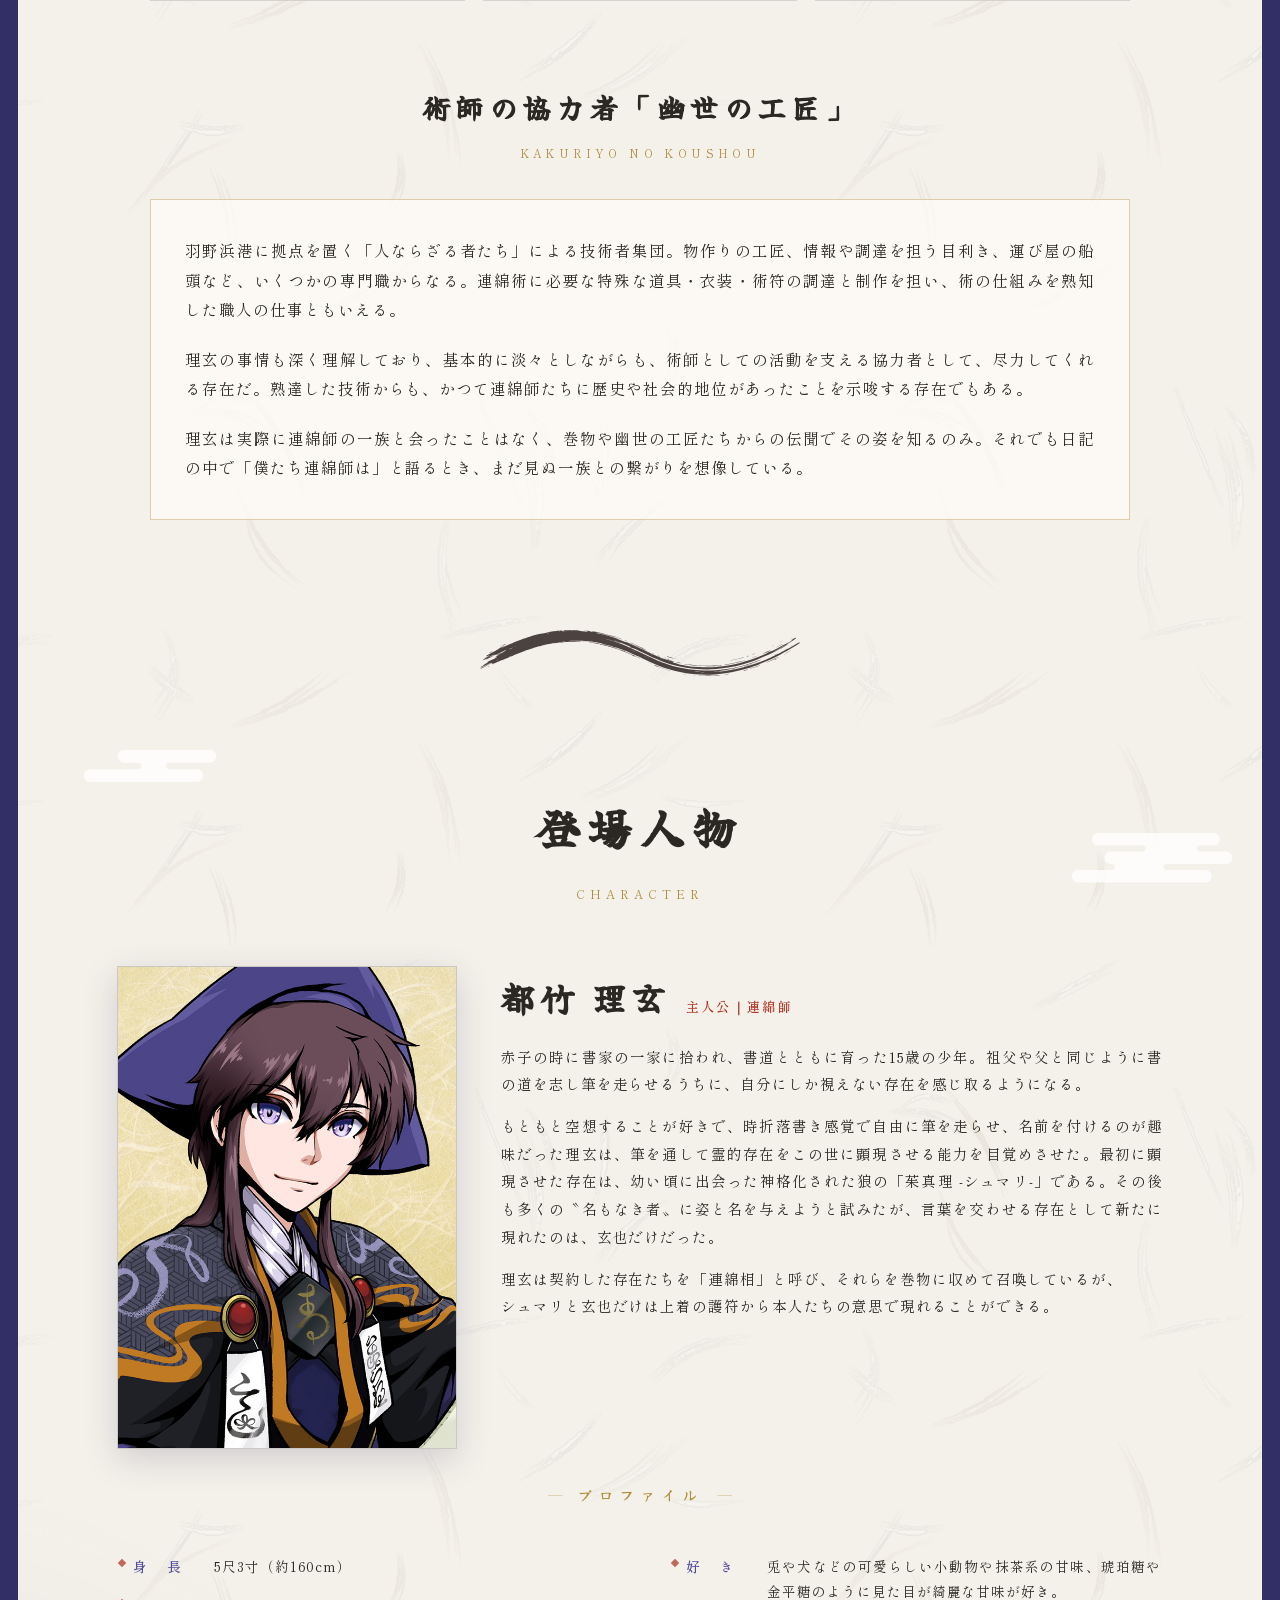
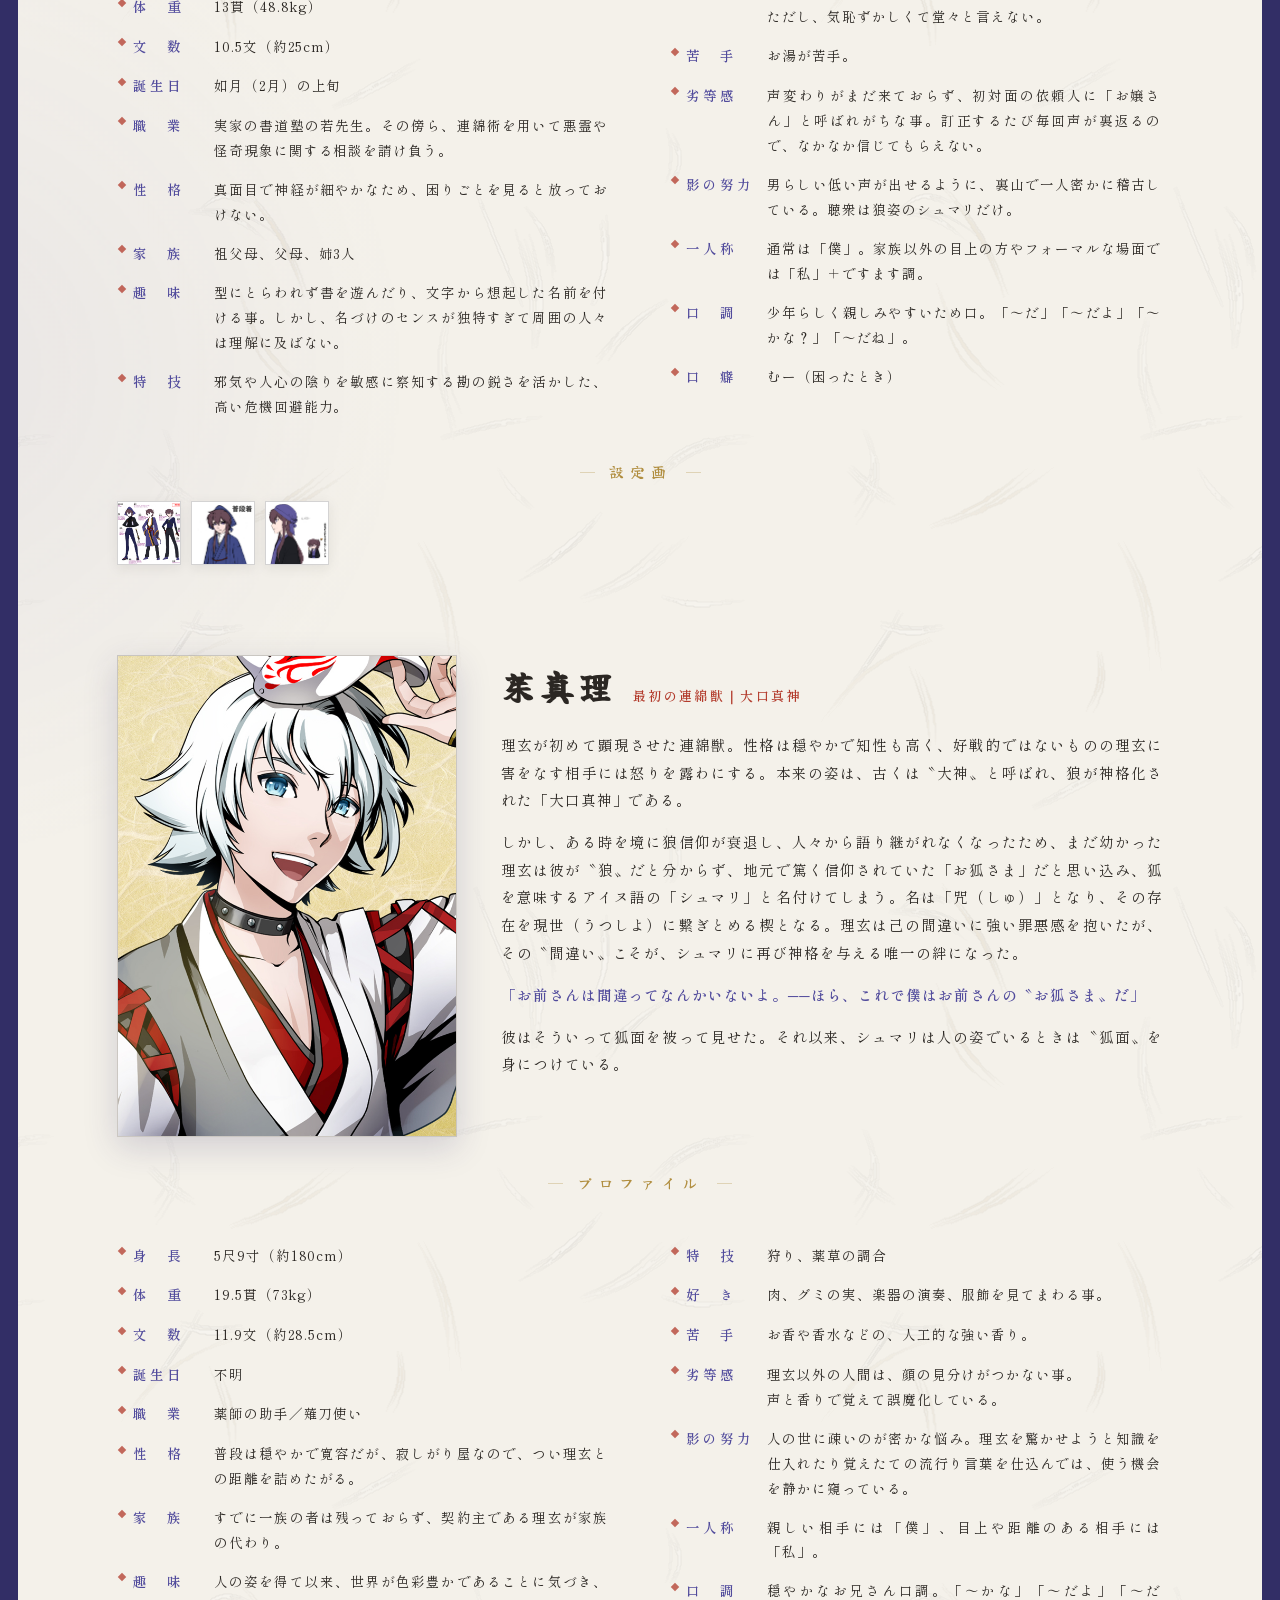
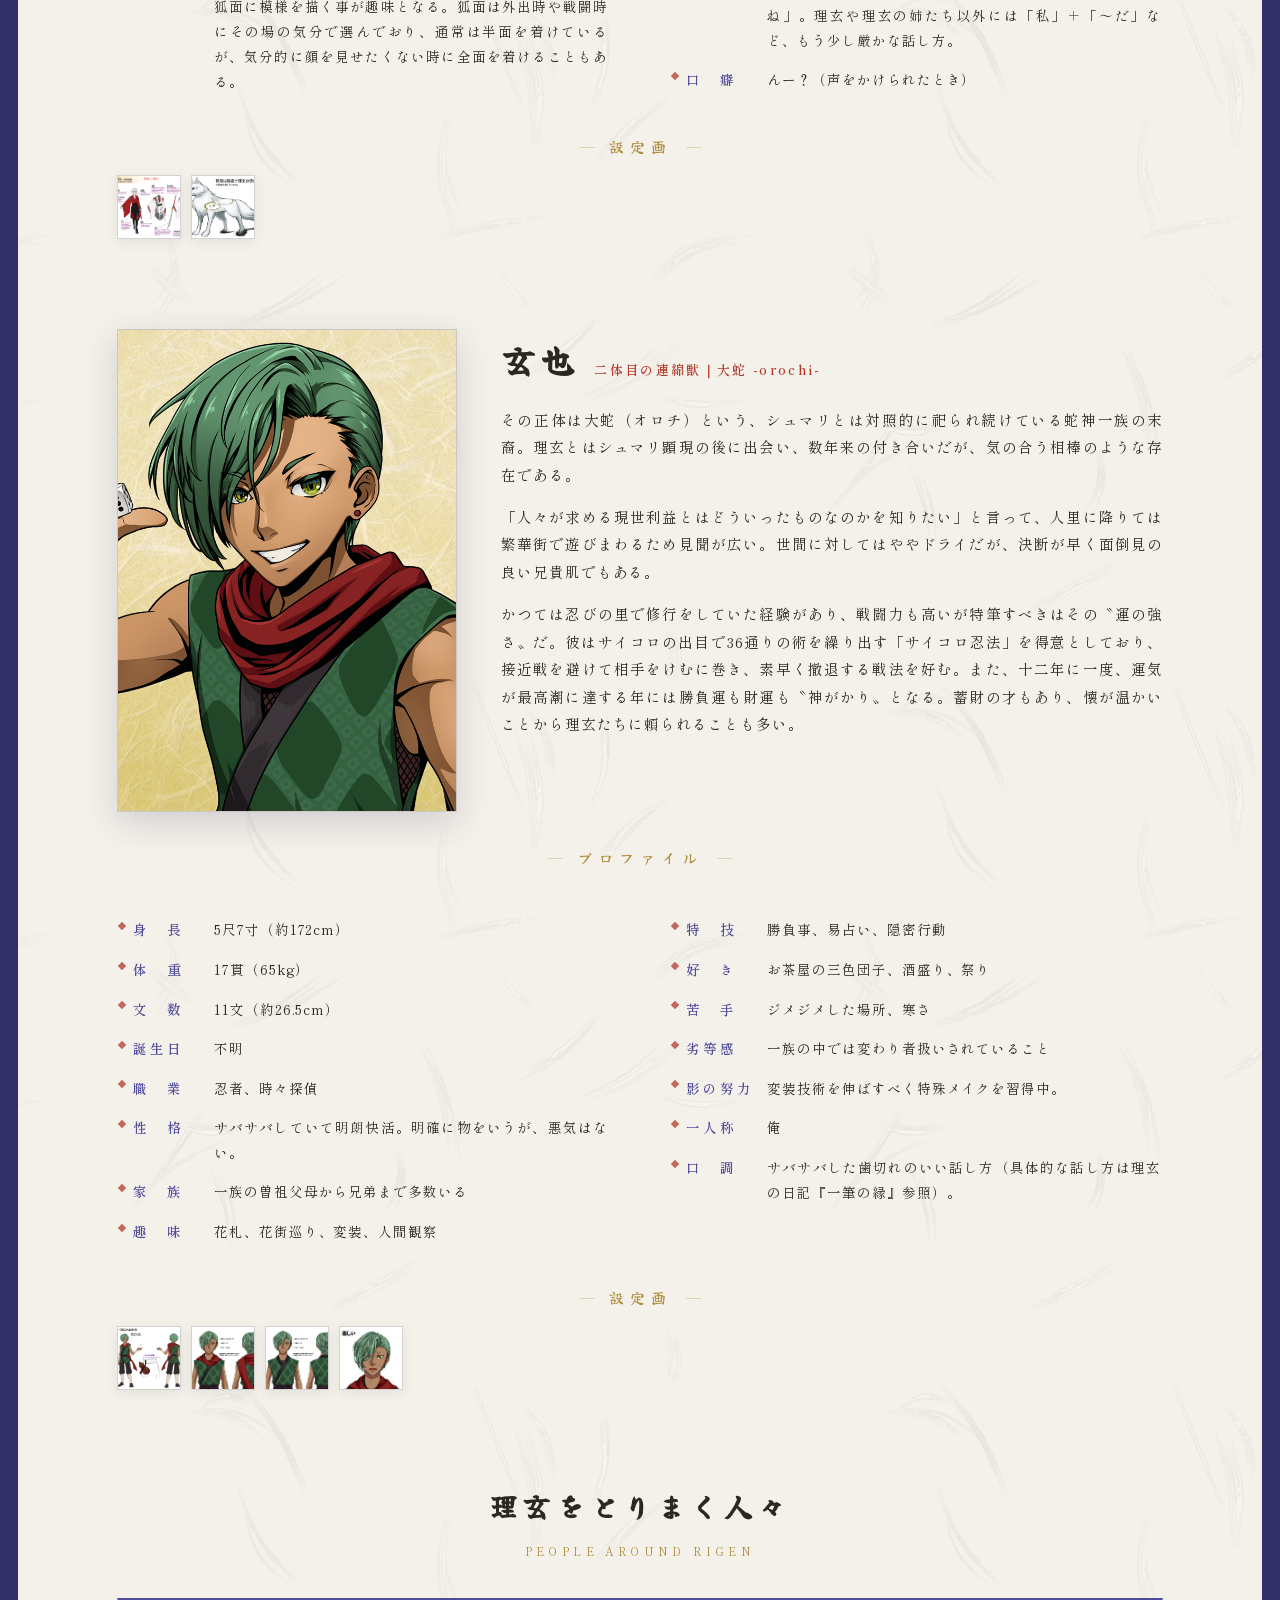
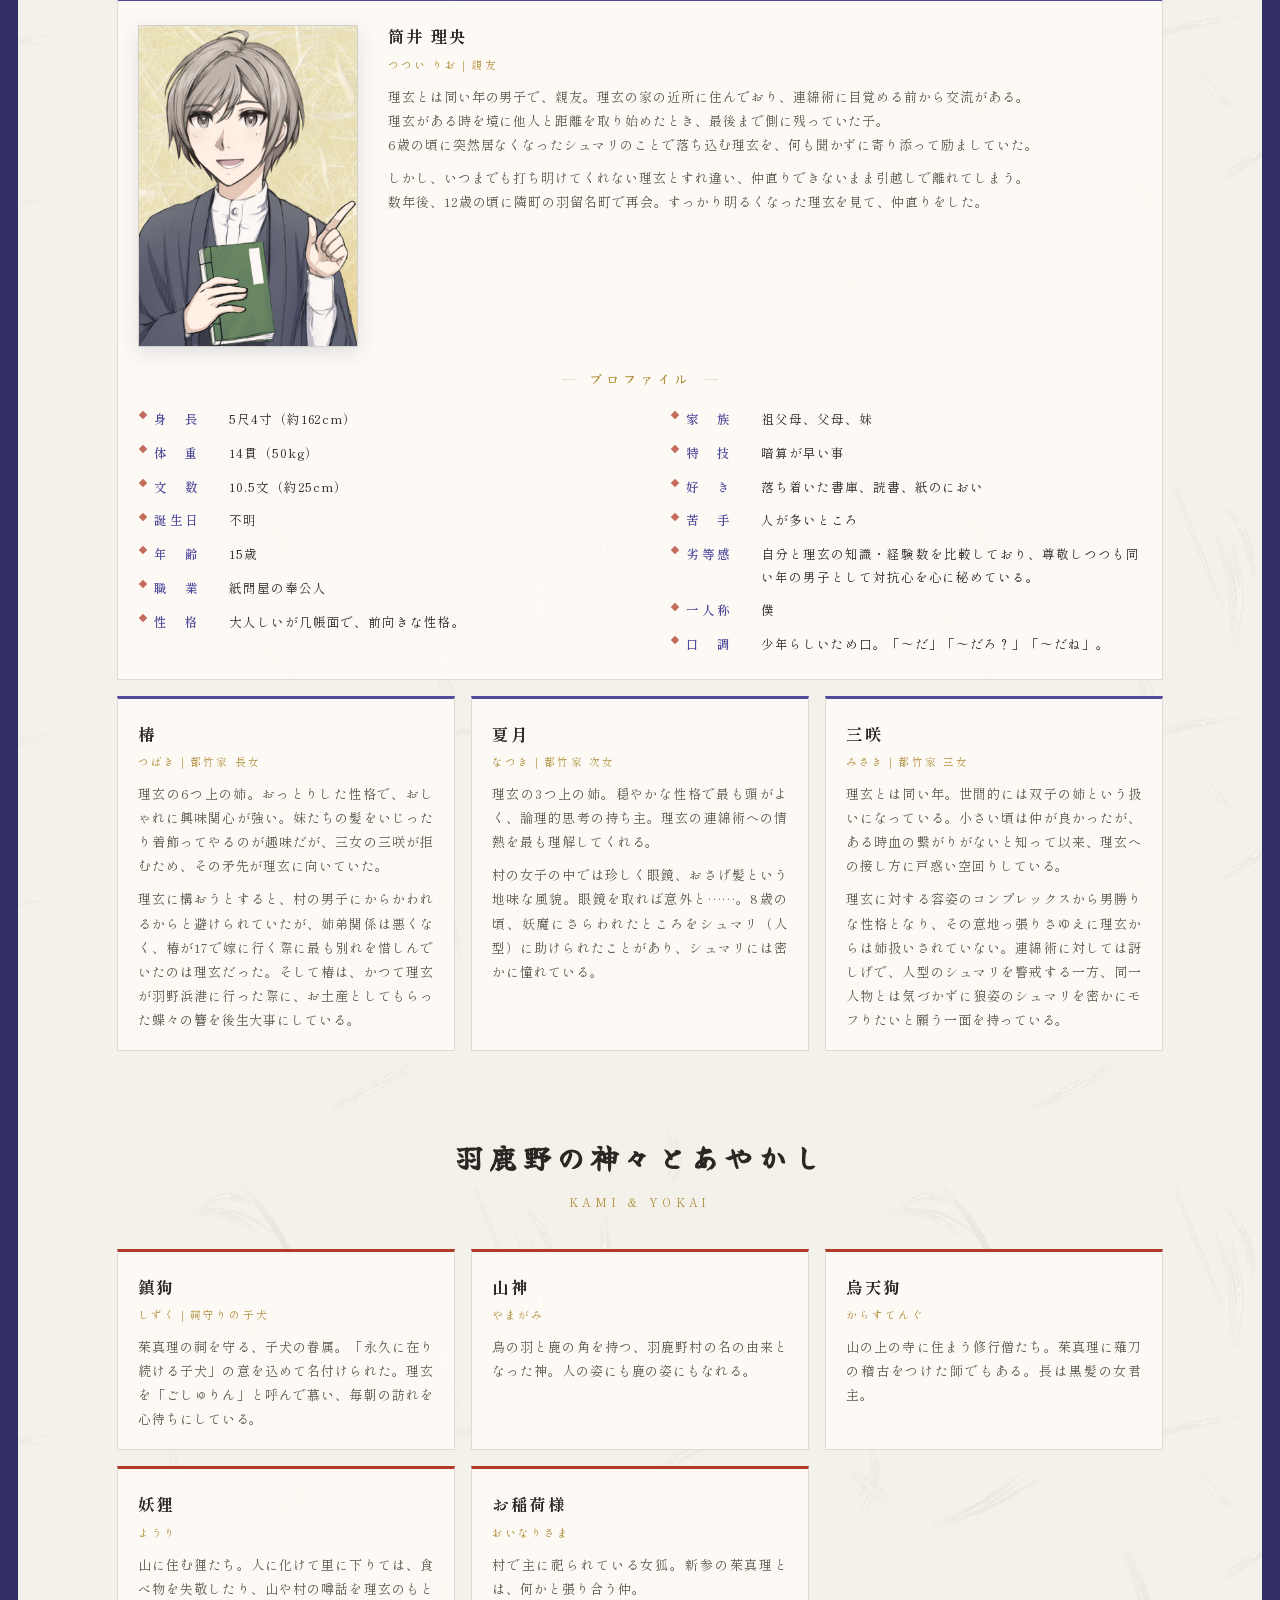
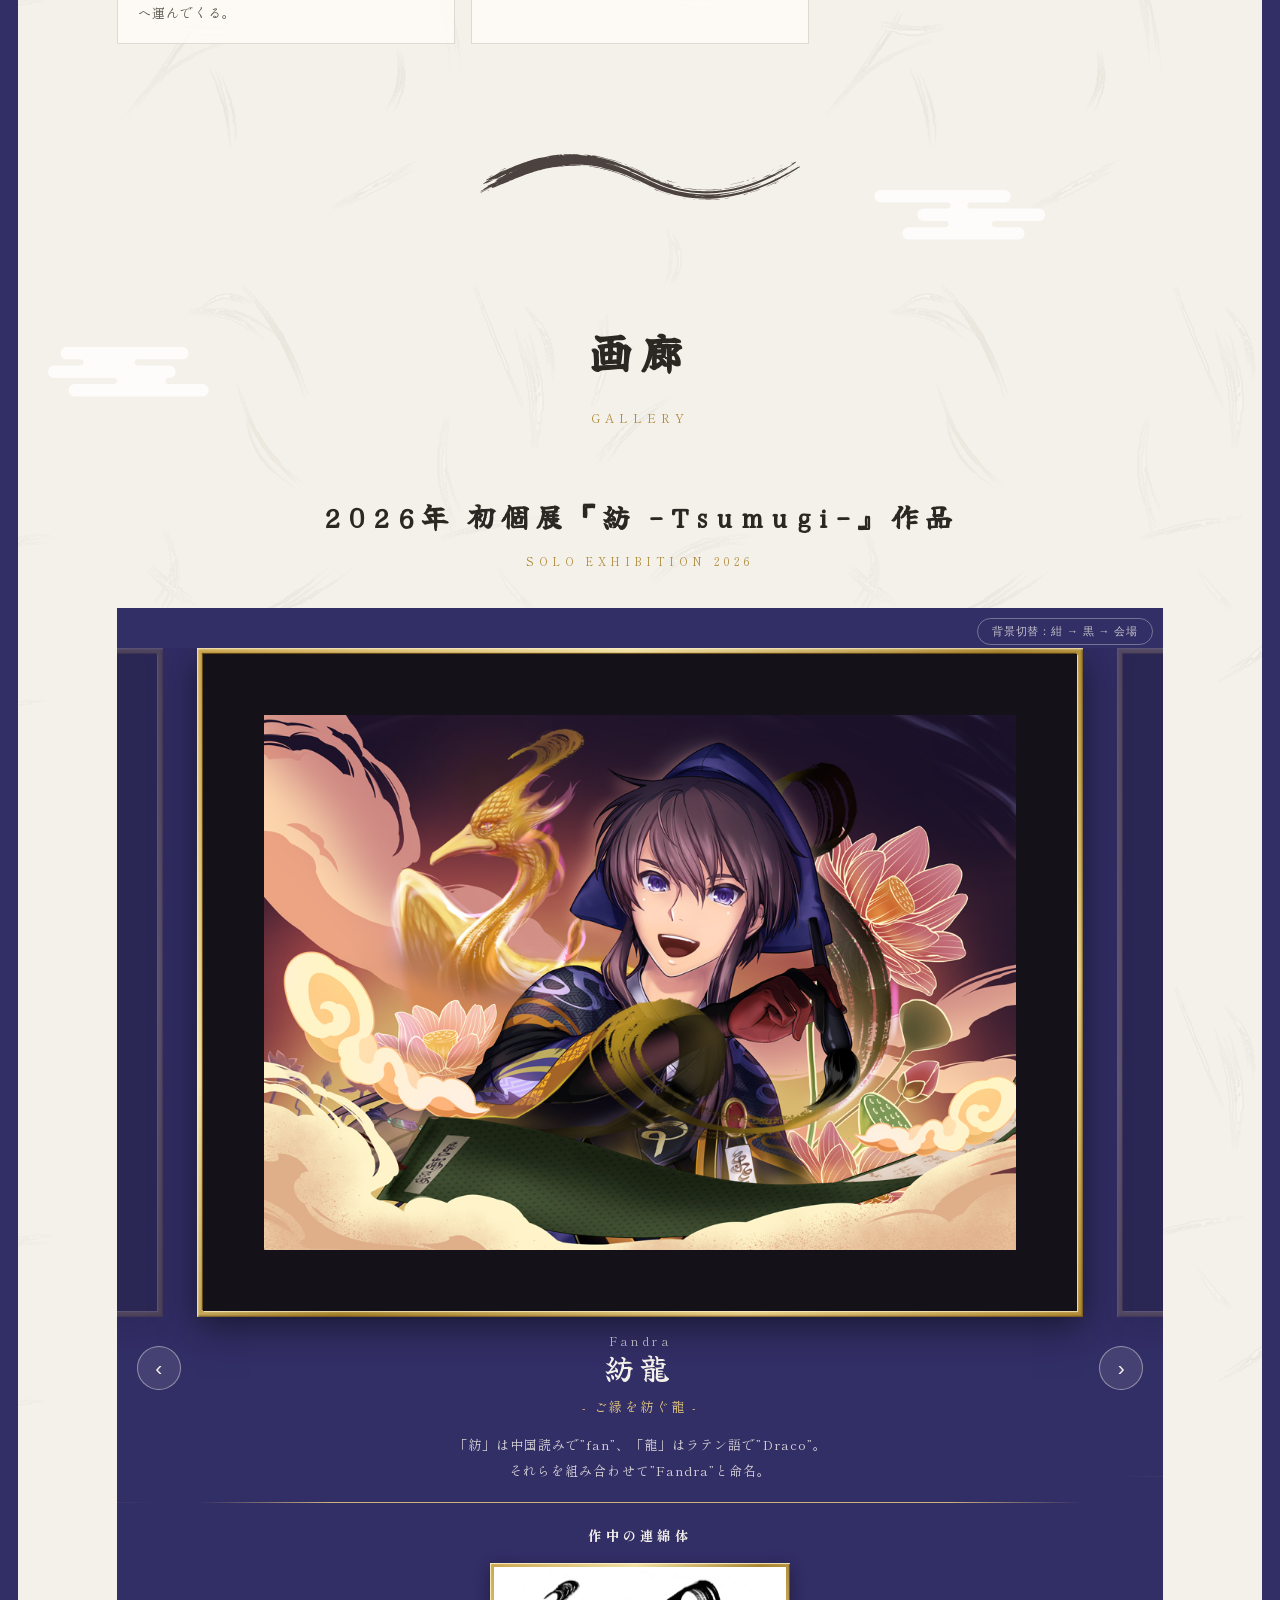
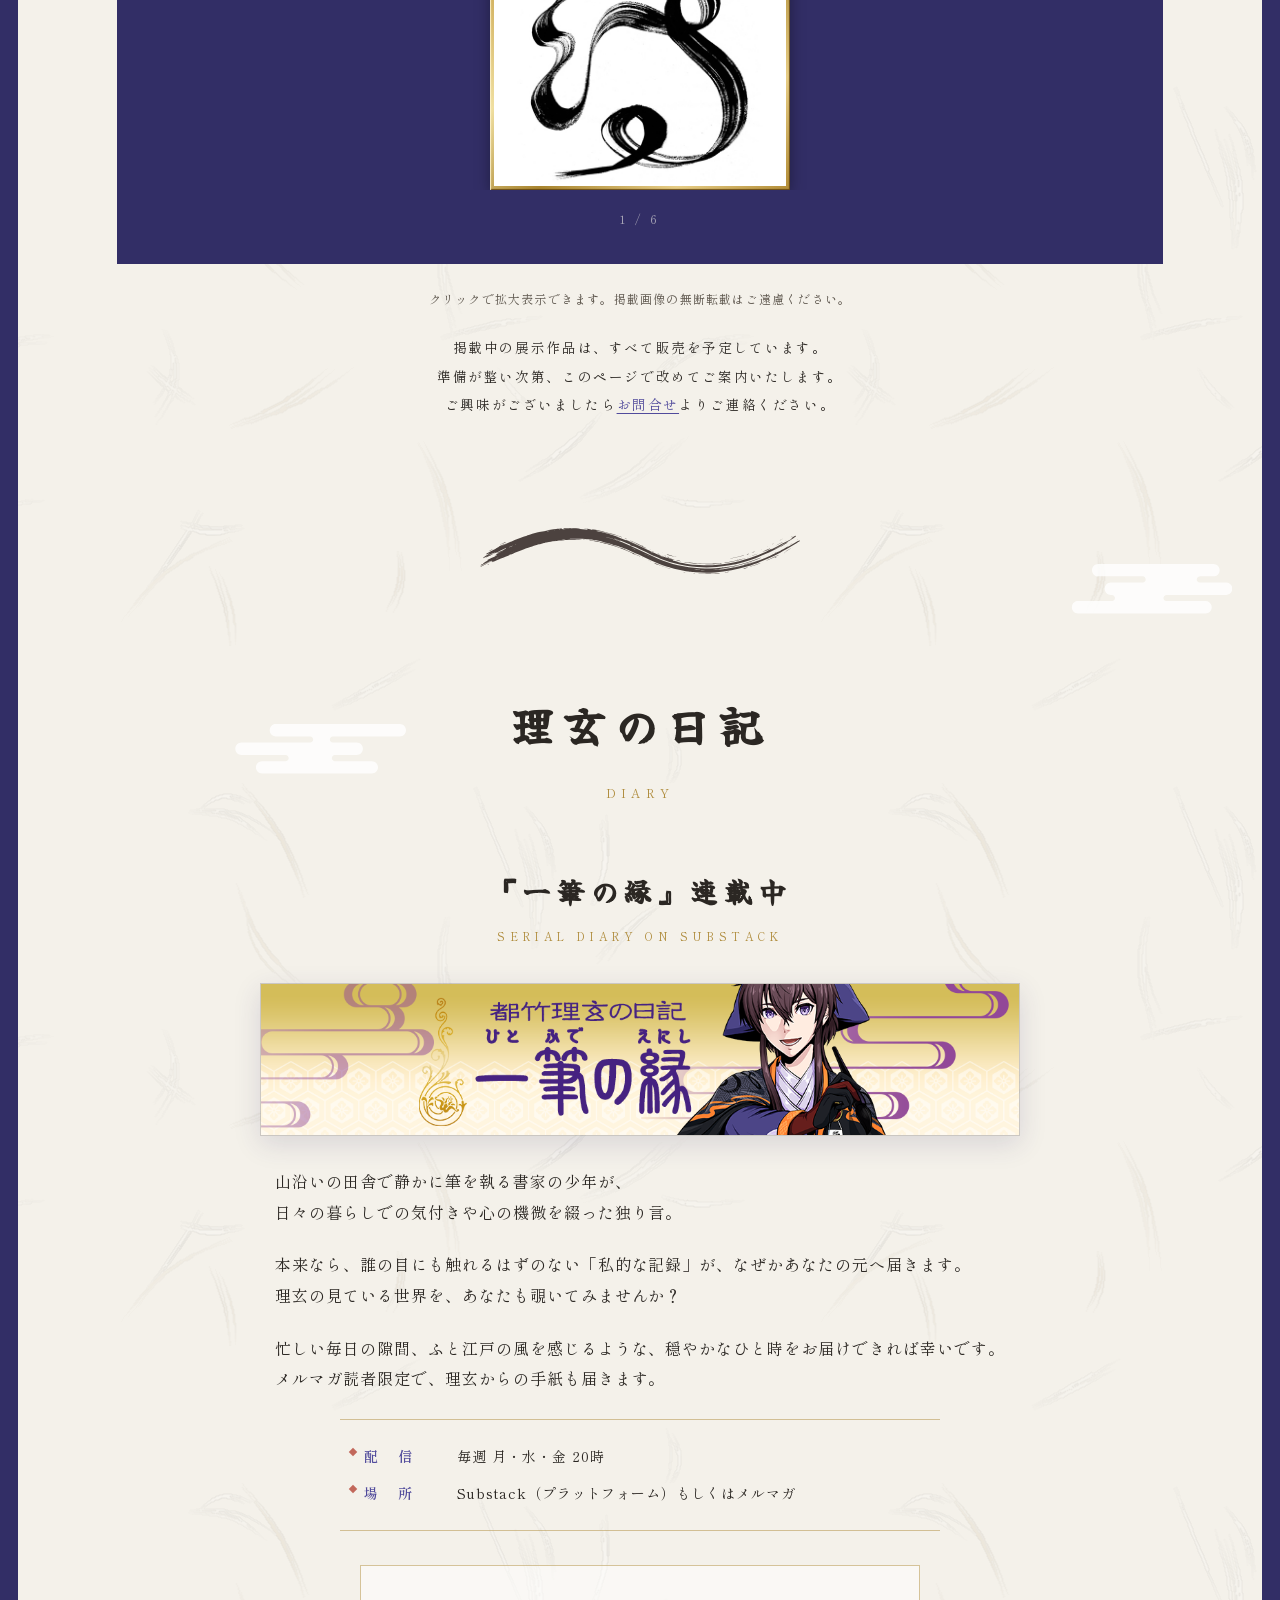
==== commit 63c6d7e9: "新着情報：noteにリンクを追加 Co-Authored-By: Claude Sonnet 5.5 <noreply@anthropic.com>" ====
--- a/index.html
+++ b/index.html
@@ -2304,7 +2304,7 @@
     行の書式： <li><span class="wn-date">日付</span><span>理玄の日記『一筆の縁』「タイトル」を配信しました（<a href="記事URL" target="_blank" rel="noopener">読む</a>／<a href="#subscribe">読者登録</a>）</span></li>
   -->
             <ul class="kanban-list">
-              <li><span class="wn-date">2026.11.06</span><span>11月から理玄の日記をnoteでも配信開始しました<br>『連綿師』<a href="https://x.com/Renmenshi" target="_blank" rel="noopener" title="別タブで開きます">公式アカウント</a>を開設しました<br><a href="#shop">通販</a>に連綿体グッズを追加しました</span></li>
+              <li><span class="wn-date">2026.11.06</span><span>11月から理玄の日記を<a href="https://note.com/tsudukirigen" target="_blank" rel="noopener" title="別タブで開きます">note</a>でも配信開始しました<br>『連綿師』<a href="https://x.com/Renmenshi" target="_blank" rel="noopener" title="別タブで開きます">公式アカウント</a>を開設しました<br><a href="#shop">通販</a>に連綿体グッズを追加しました</span></li>
               <li><span class="wn-date">2026.08.30</span><span><a href="#diary">理玄の日記</a>に『一筆の縁』の読者登録フォームを設置しました</span></li>
               <li><span class="wn-date">2026.08.29</span><span><a href="#gallery">画廊</a>に個展『紡 -Tsumugi-』の作品6点を掲載しました。展示作品は販売を予定しています</span></li>
               <li><span class="wn-date">2026.08.29</span><span>個展『紡 -Tsumugi-』の記録を<a href="#event">イベント情報</a>に移しました</span></li>
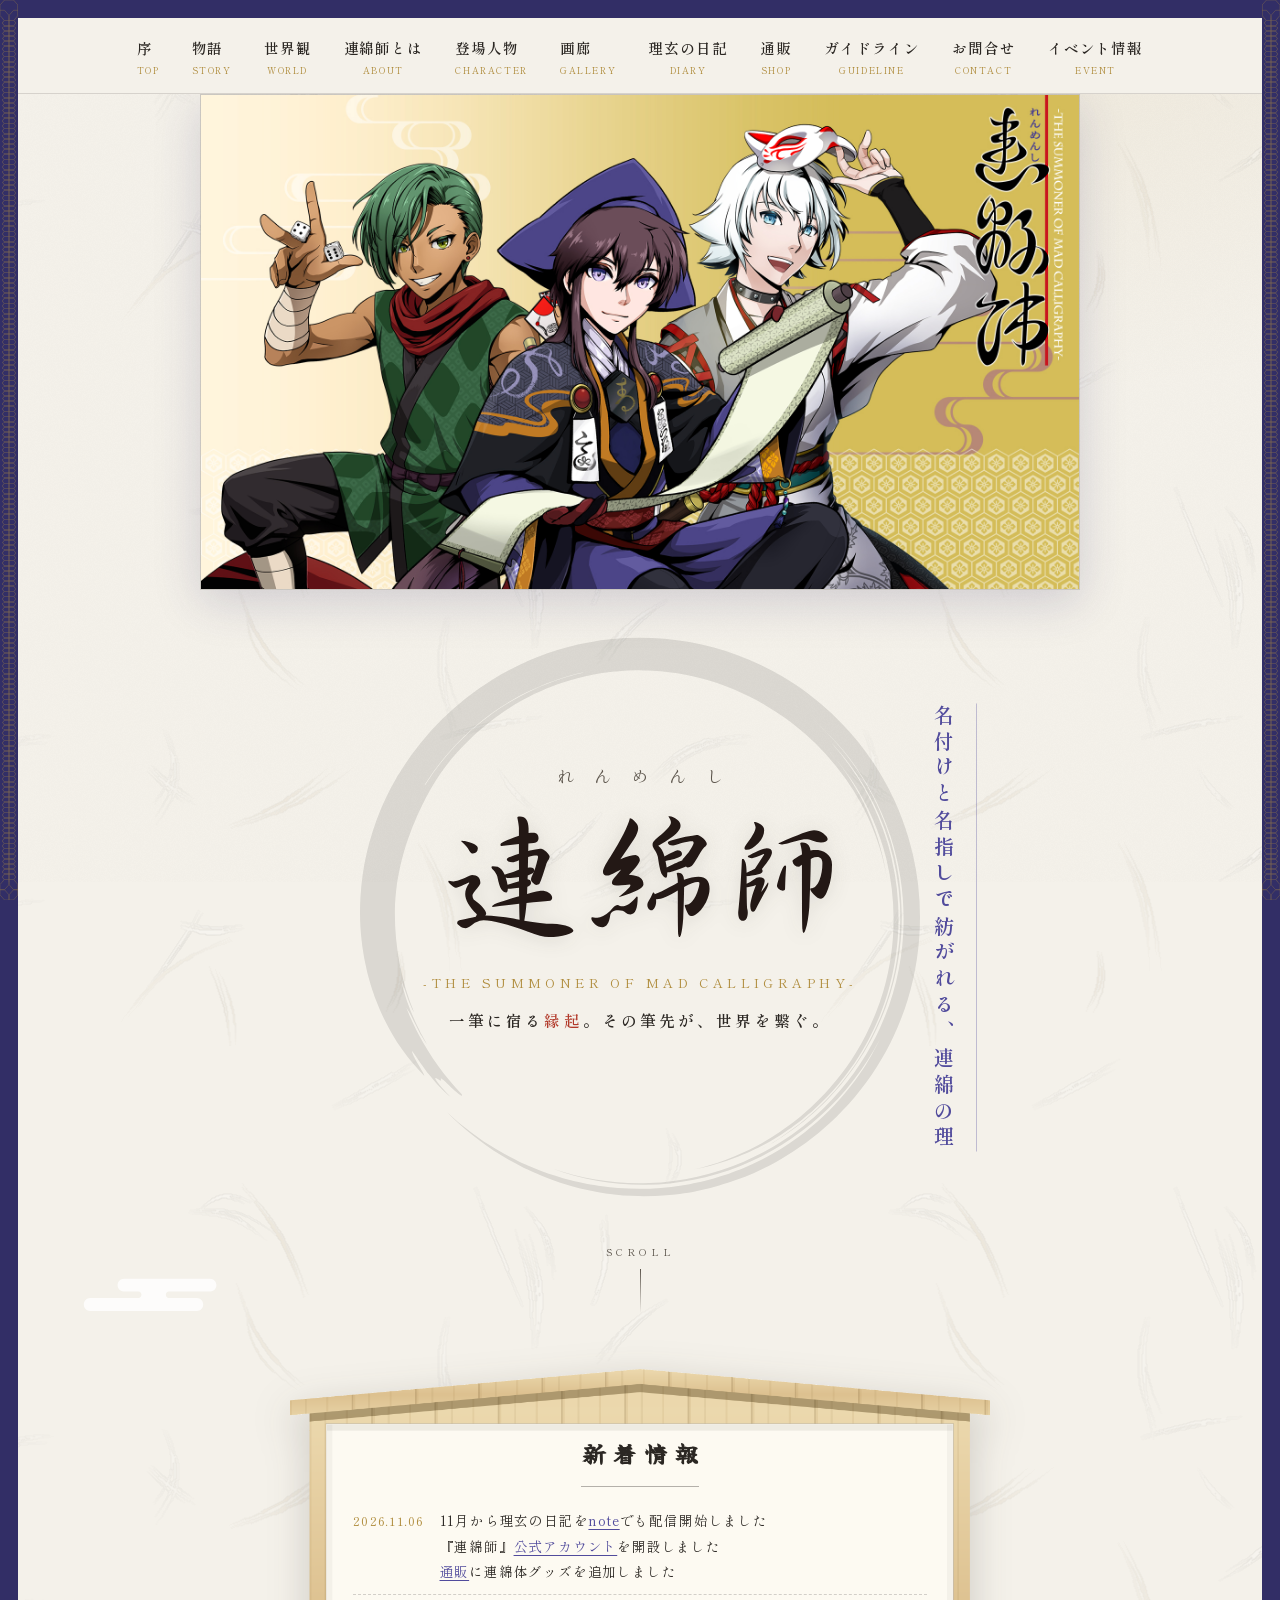
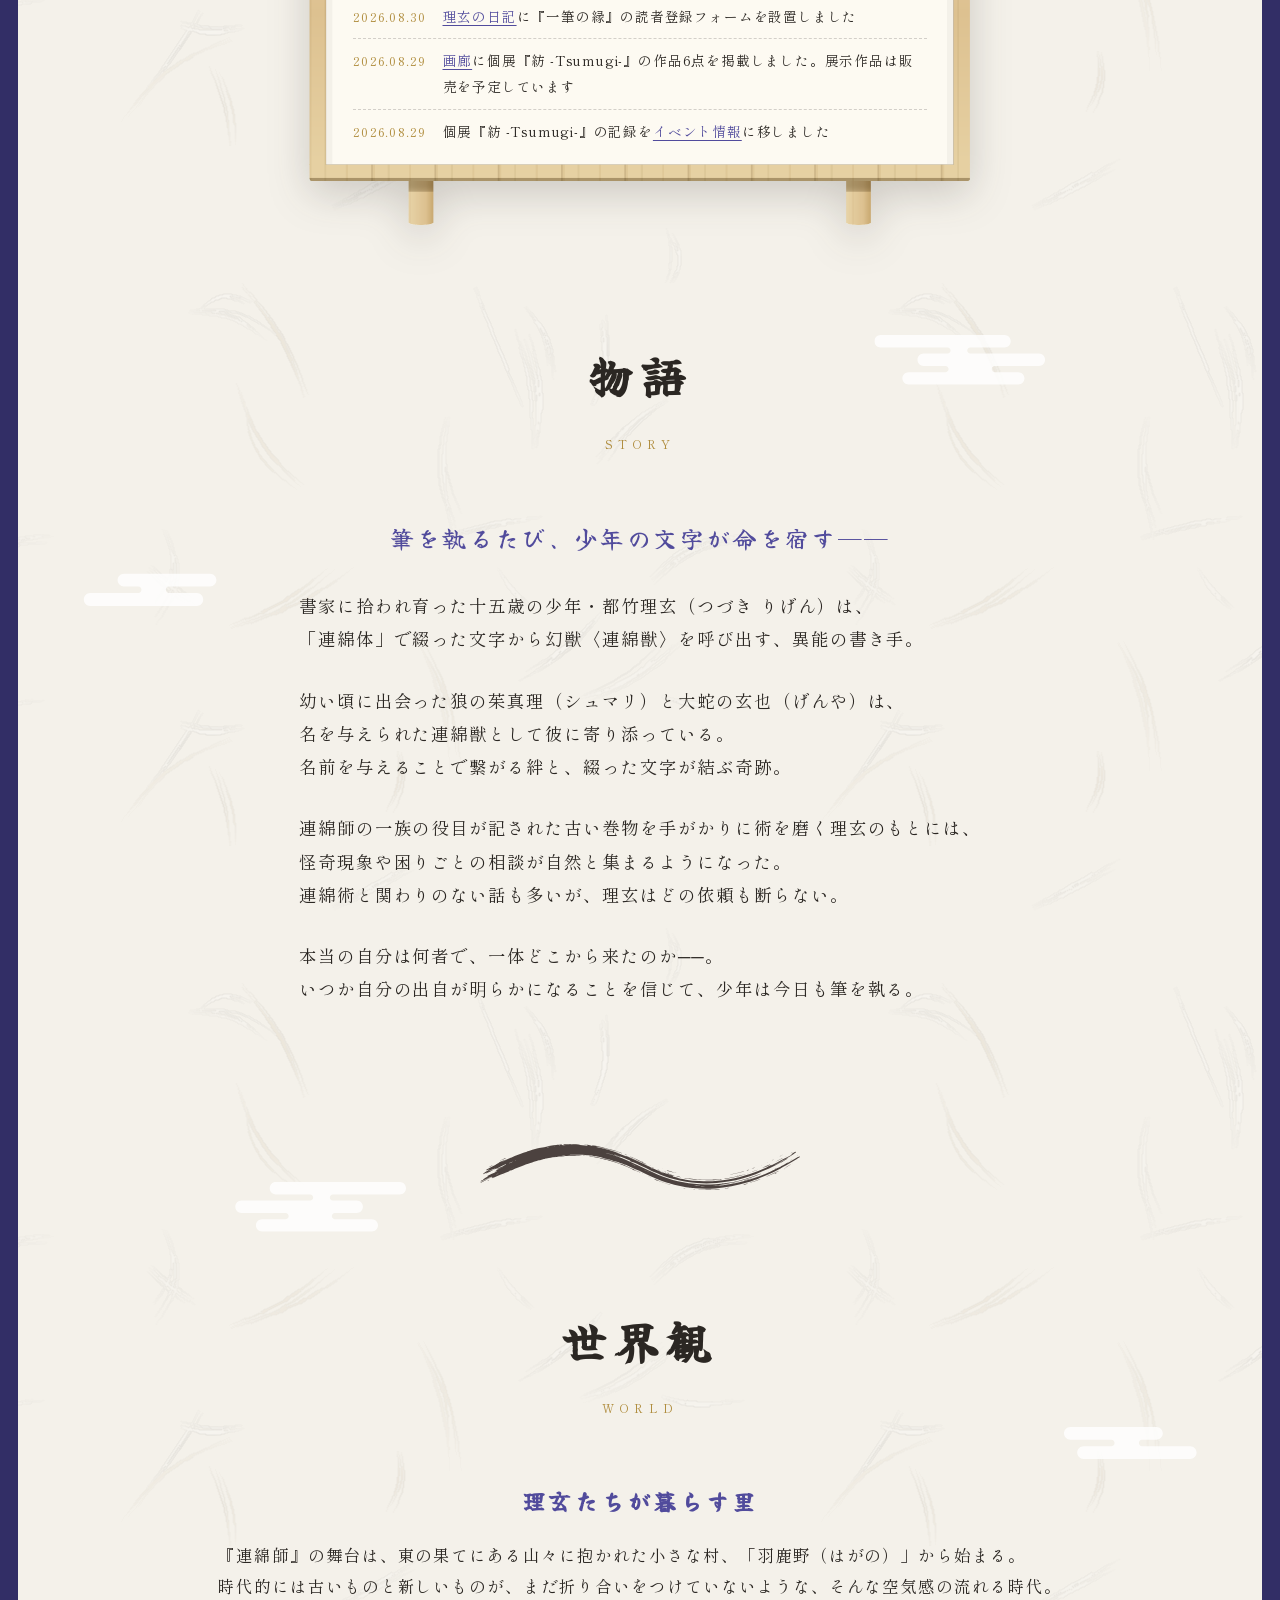
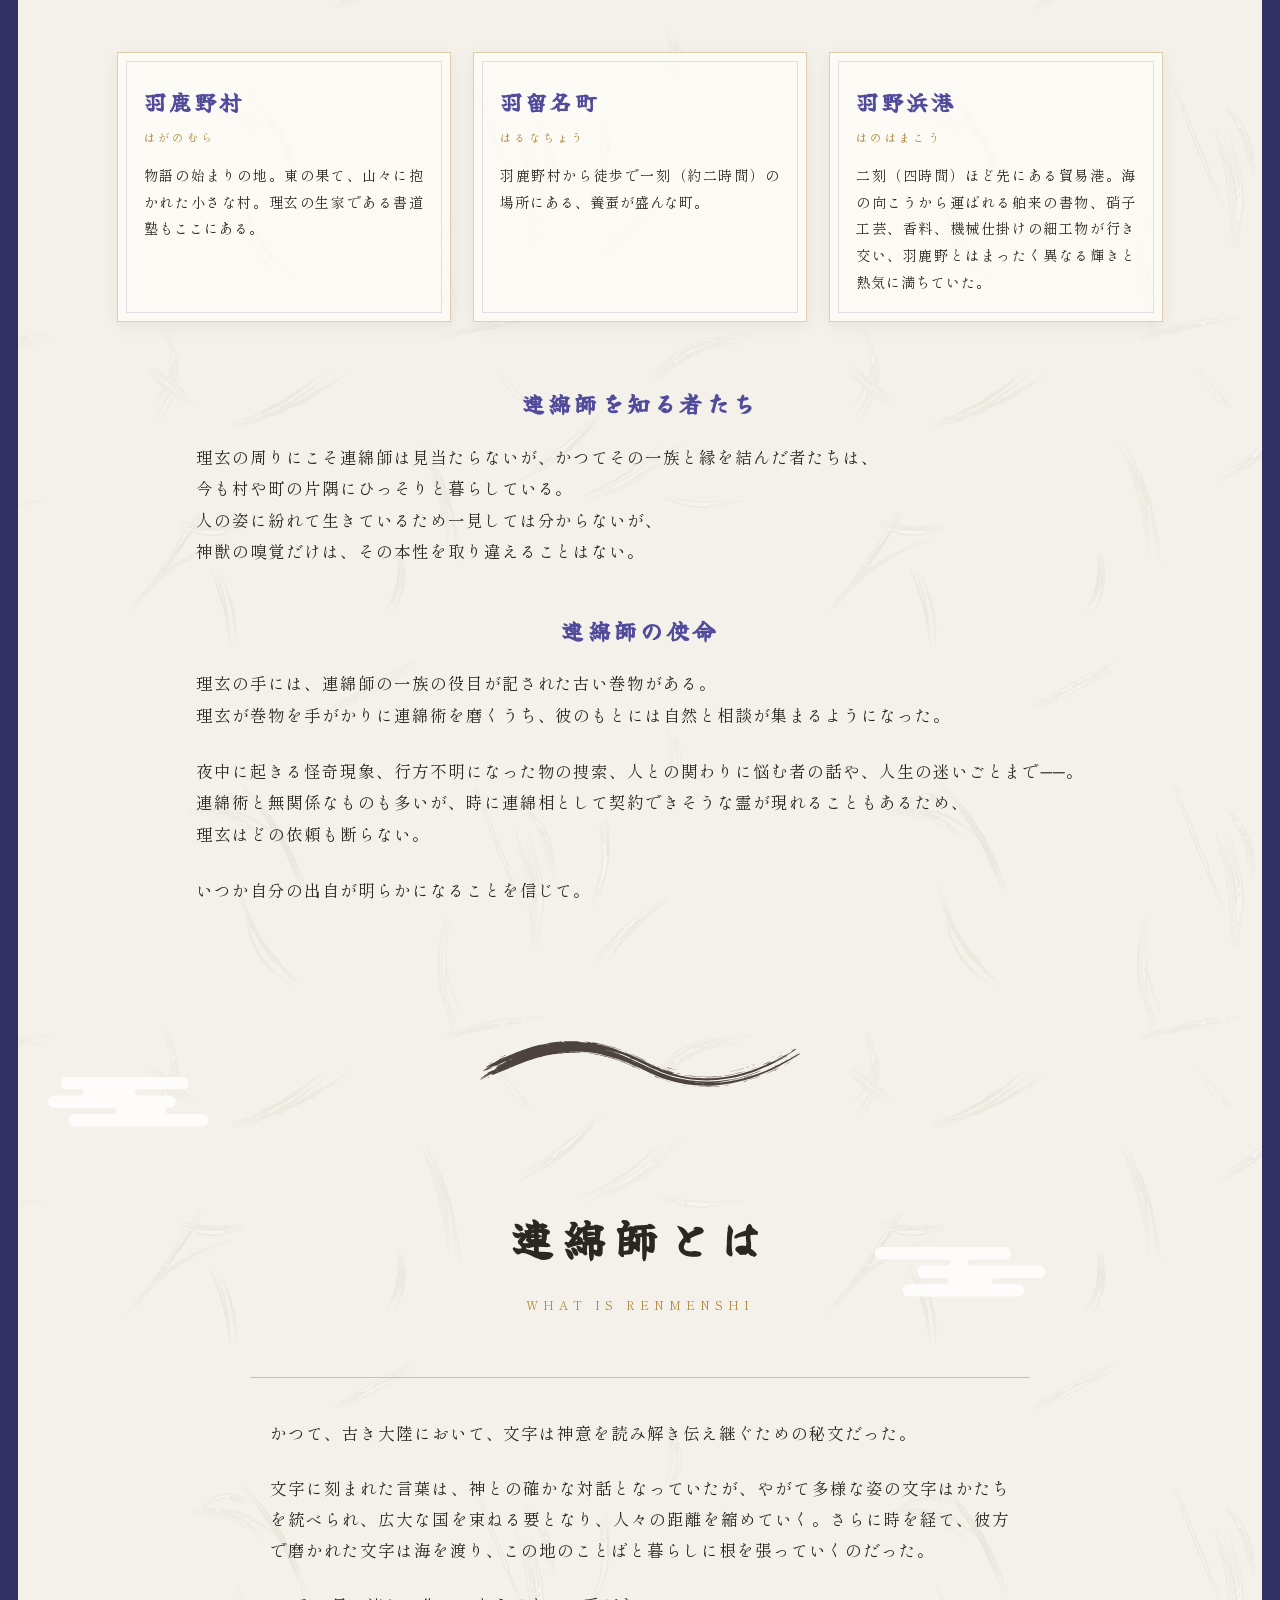
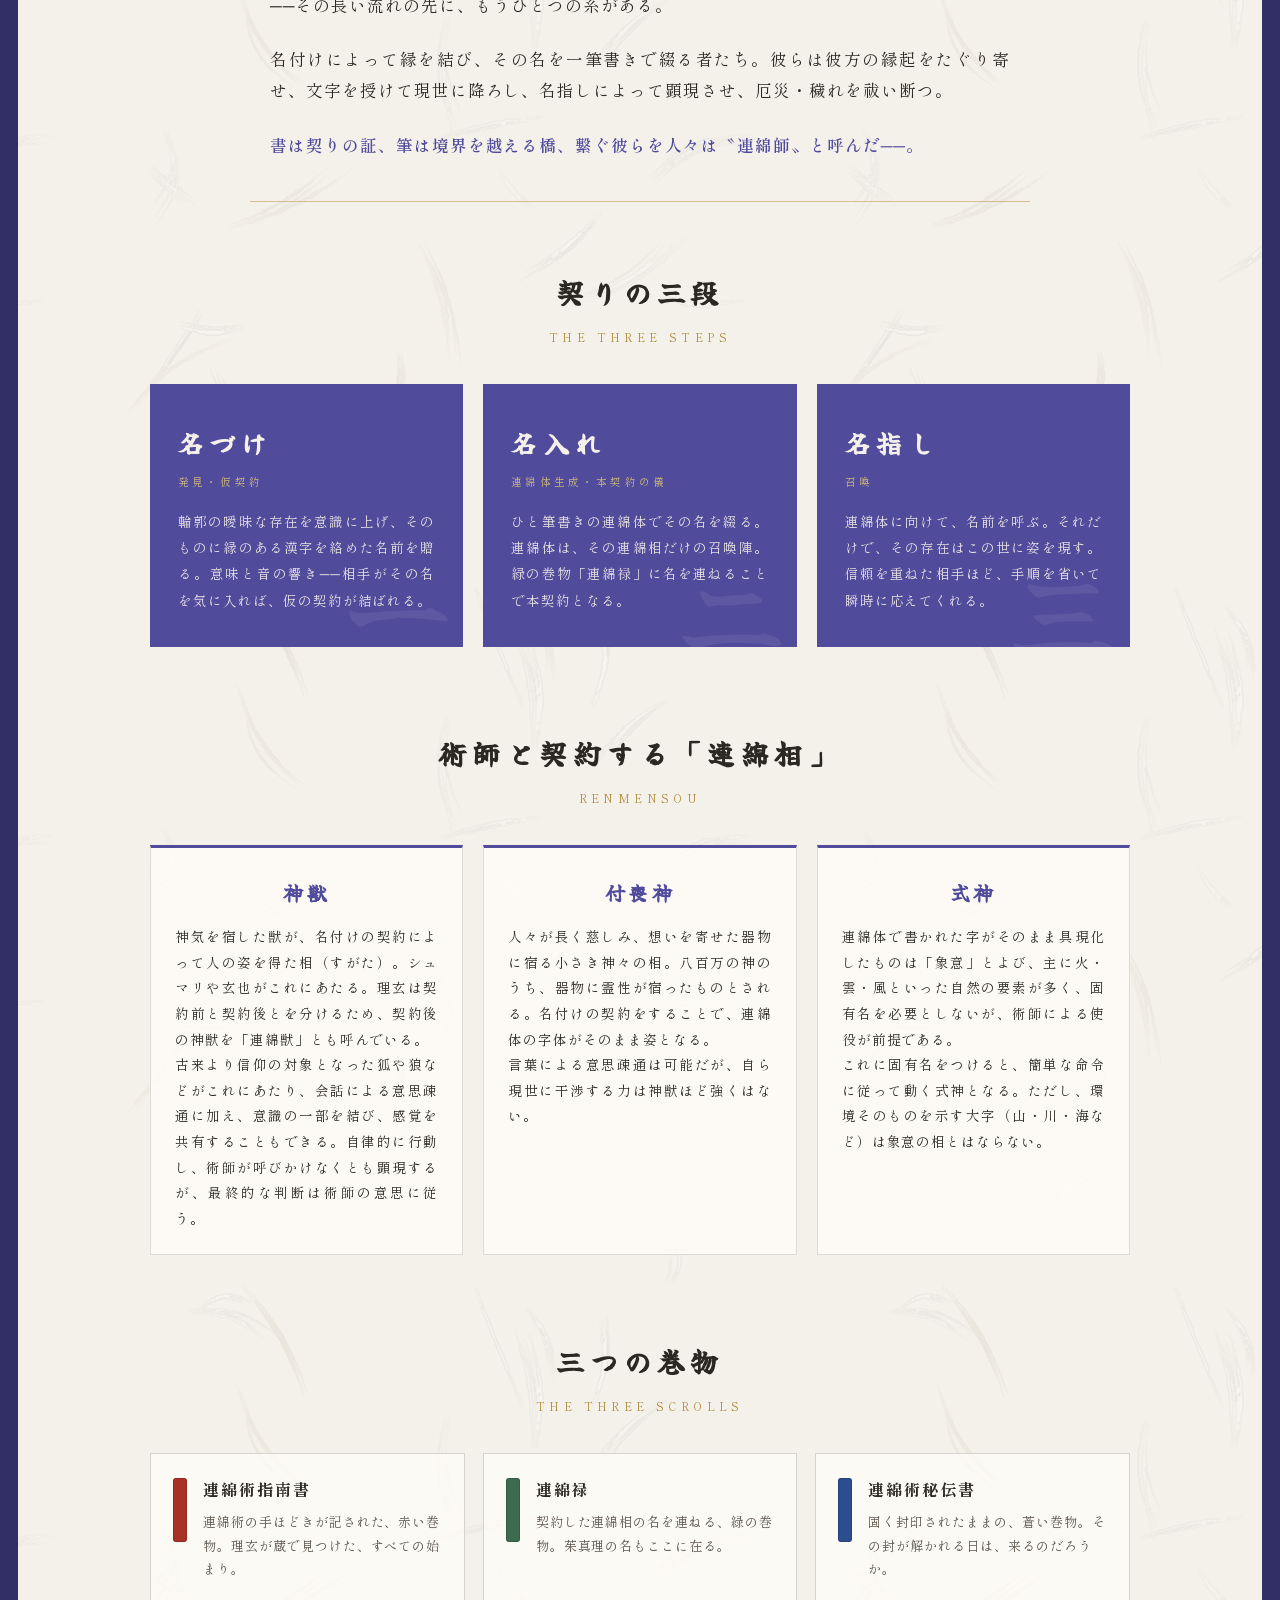
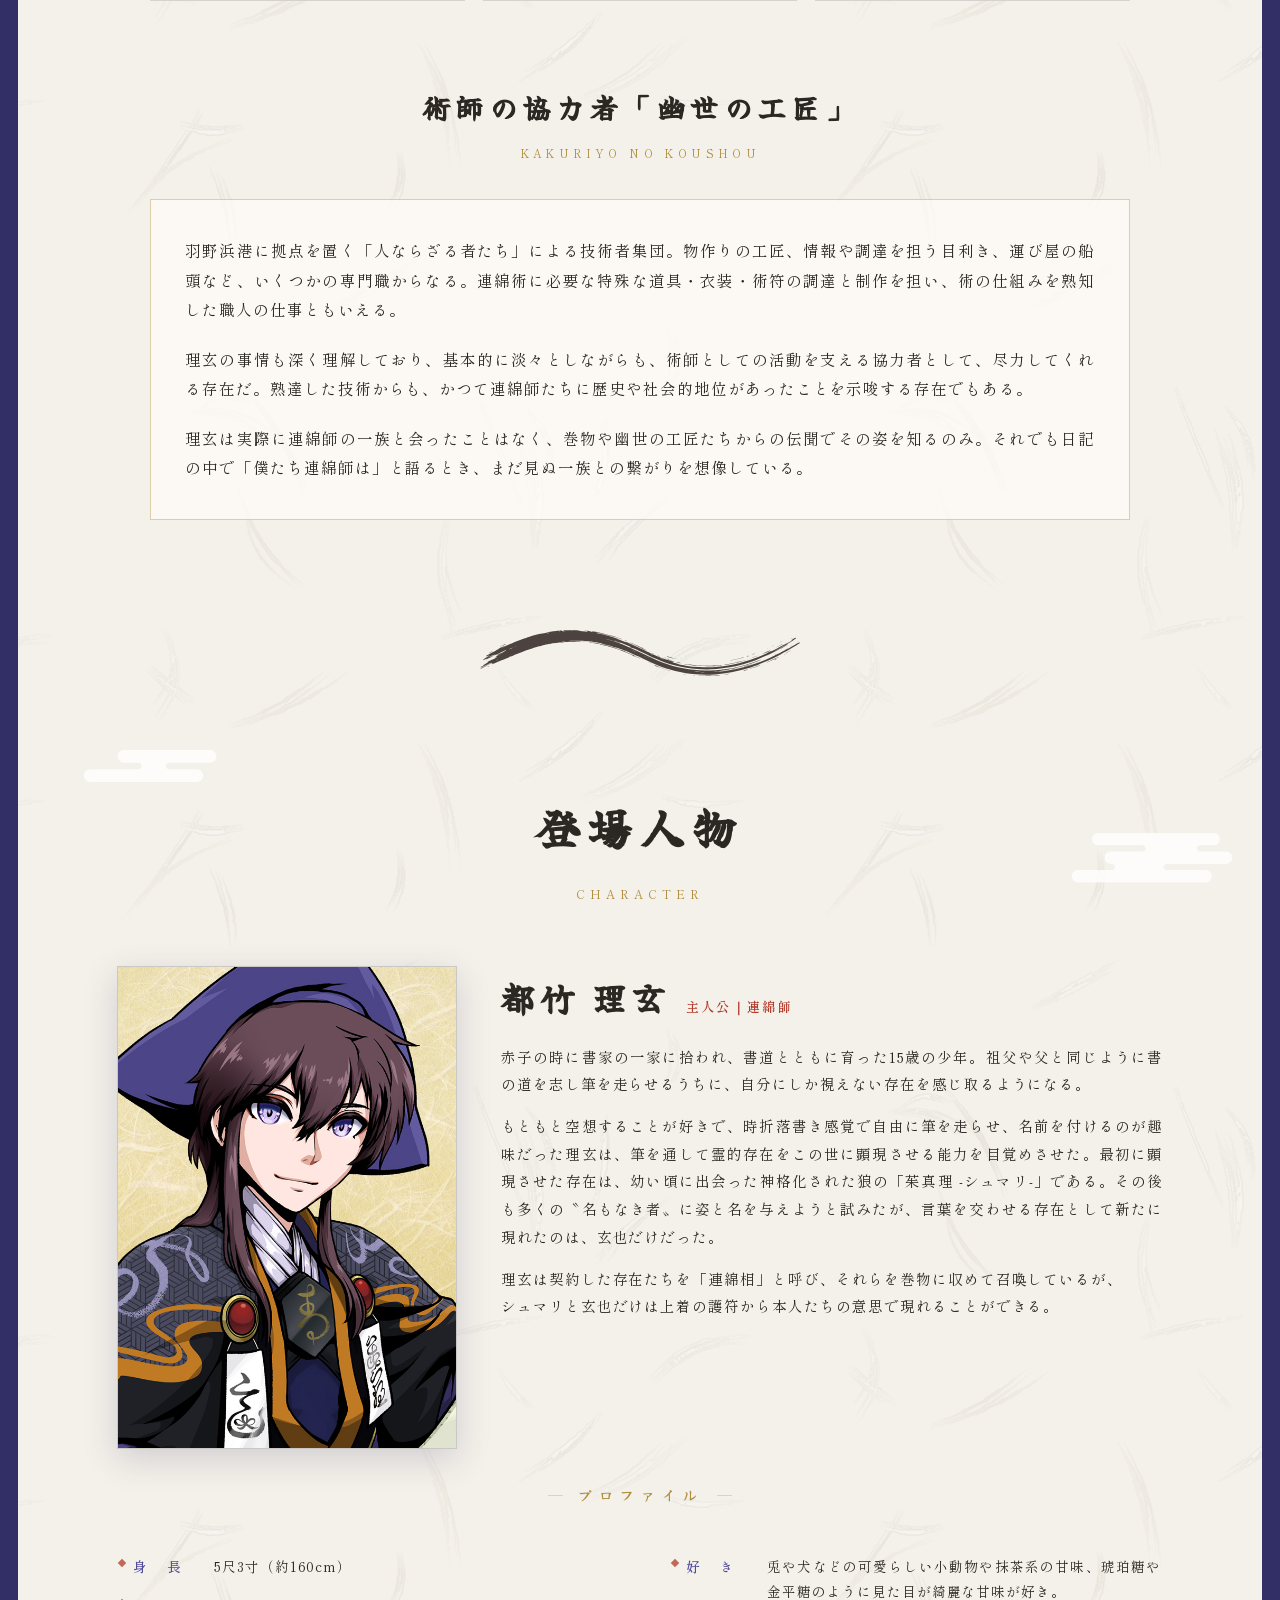
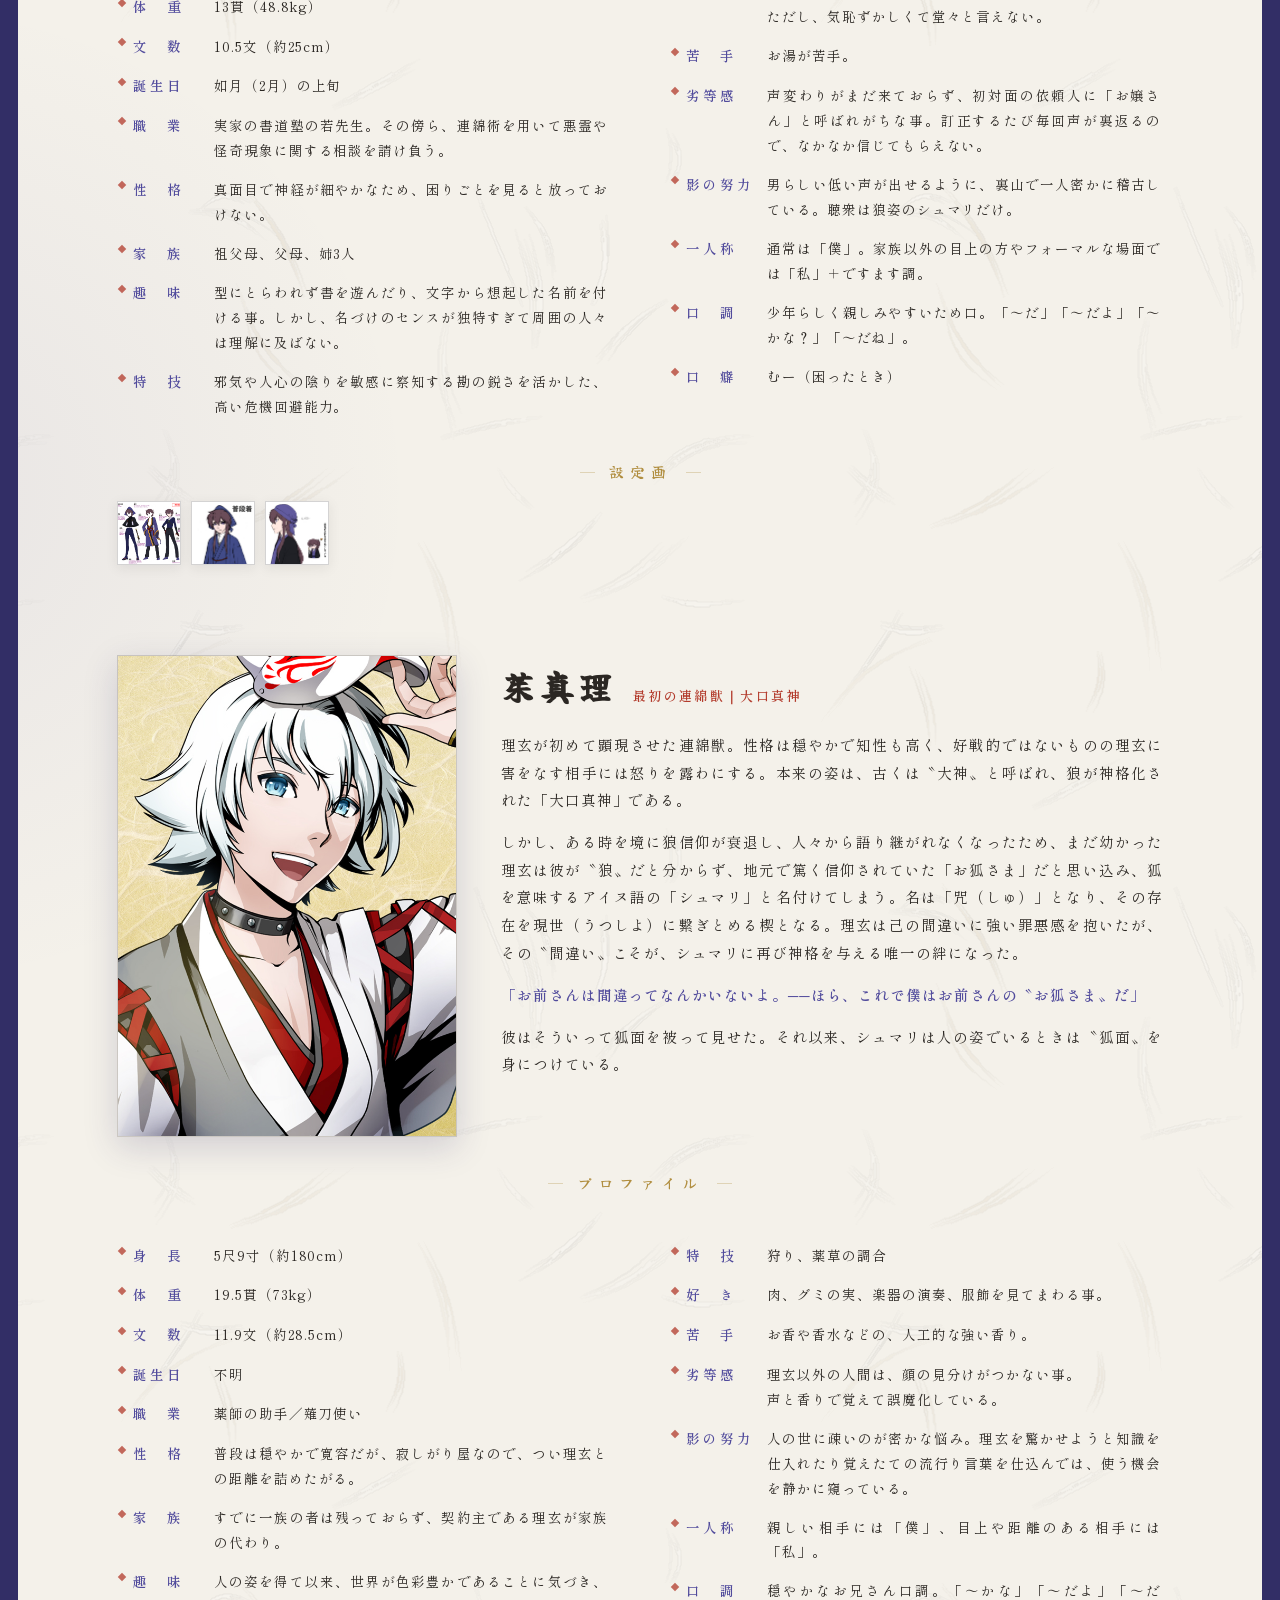
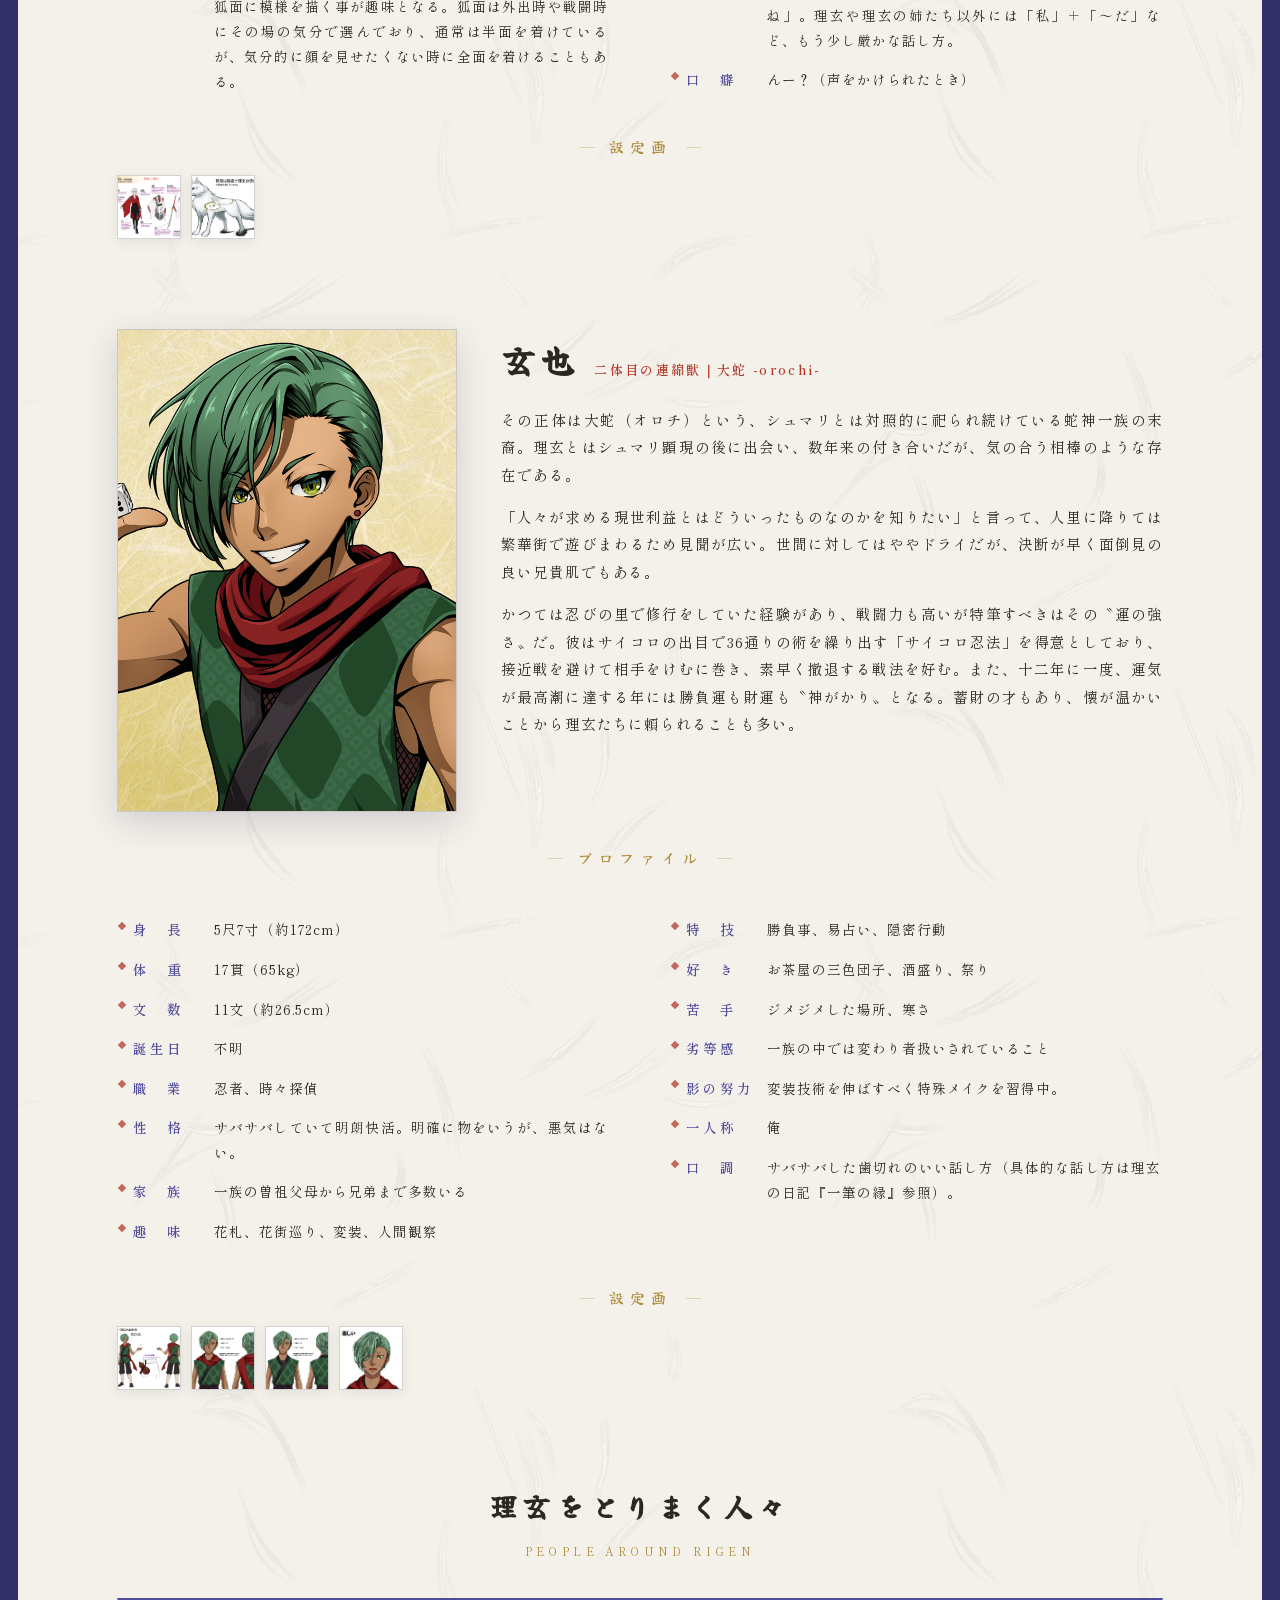
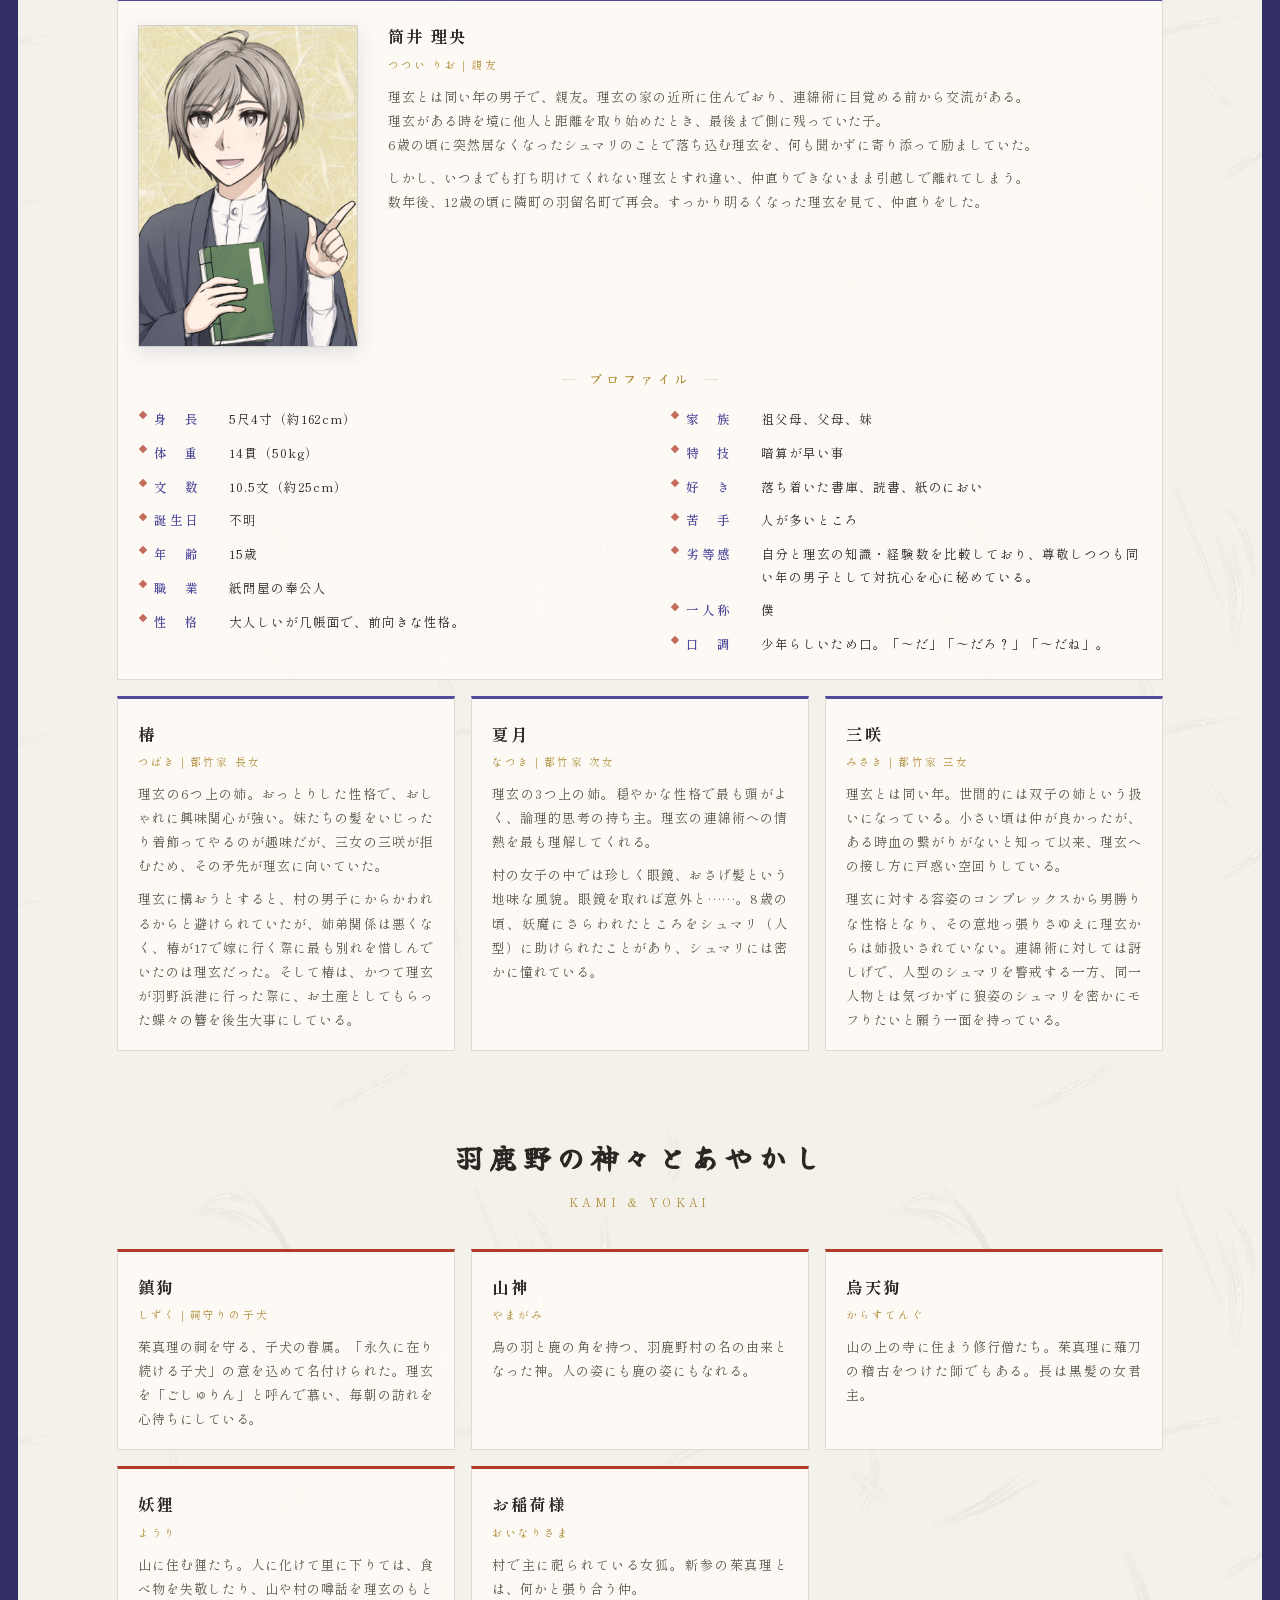
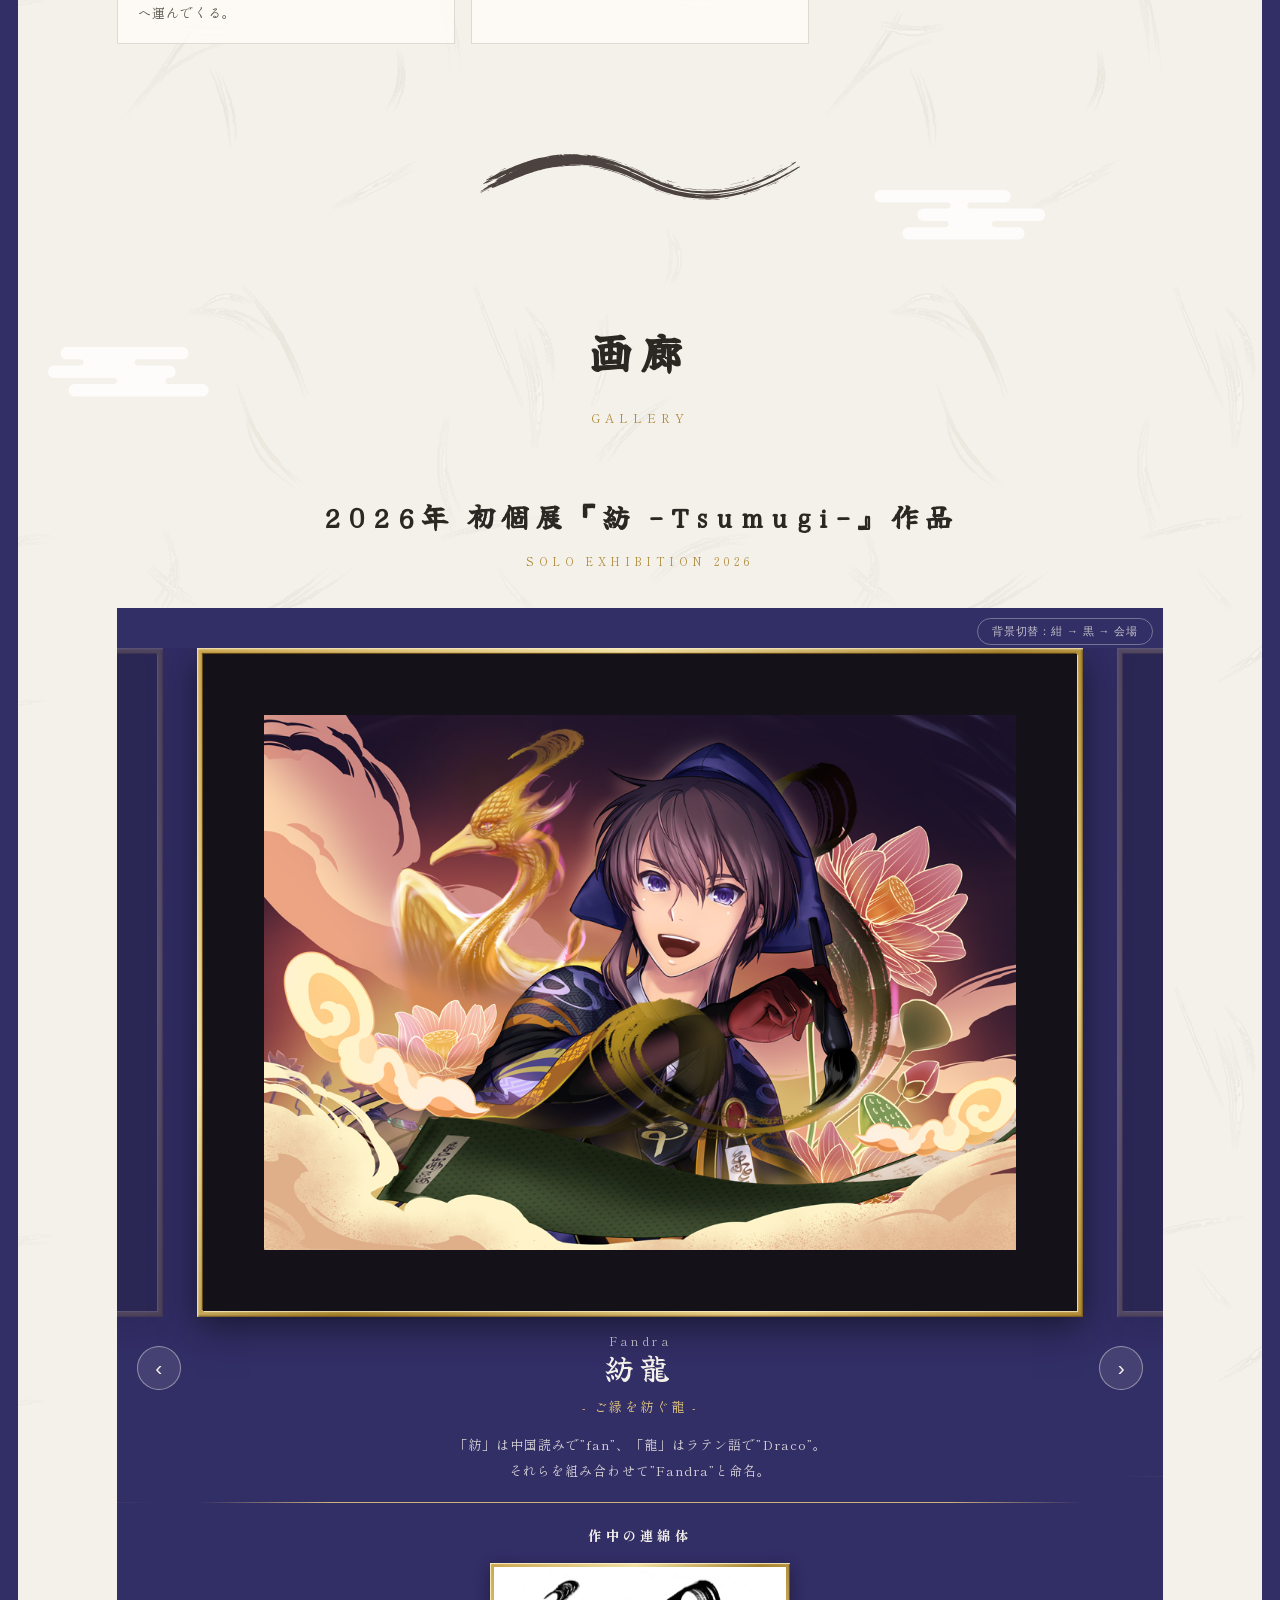
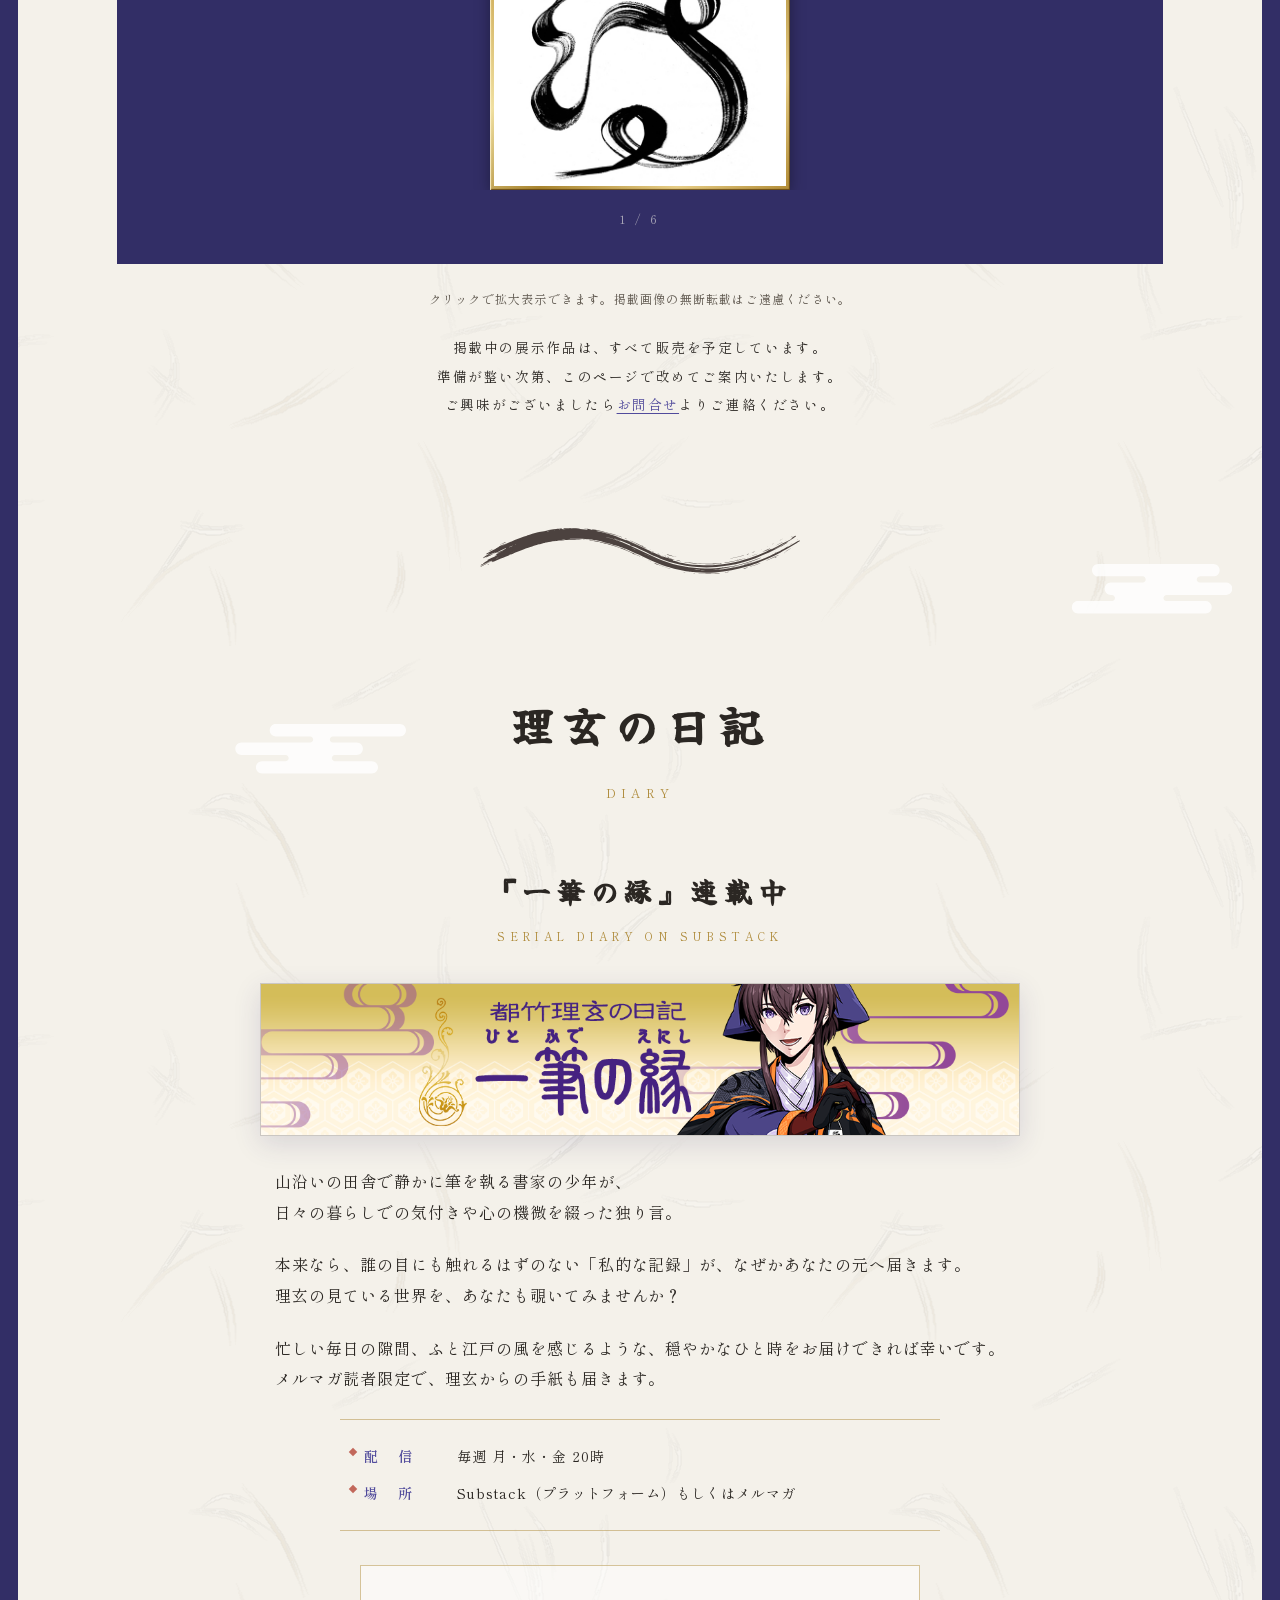
==== commit cdac5f9c: "フッターにSNSアイコン（FOLLOW）、ページ末尾にシェアボタンを追加 Co-Authored-By: Claude Opus 5.5 <noreply@anthropic.com>" ====
--- a/index.html
+++ b/index.html
@@ -1982,6 +1982,30 @@
       margin-top: 14px;
       line-height: 2
     }
+
+    /* ============ SNSアイコン（フッター）・シェア（本文の最後）2026-11-19 ============
+       丸44px（指で押せる大きさ）。フッターは金茶、本文側は紺菫。ホバーで塗りつぶし＋抜き */
+    .r-sns, .r-row { display: flex; flex-wrap: wrap; justify-content: center; align-items: center; gap: 12px }
+    .r-sns { margin-top: 18px }
+    .r-i { display: inline-flex; align-items: center; justify-content: center; width: 44px; height: 44px; box-sizing: border-box; border: 1.5px solid var(--kon); border-radius: 50%; color: var(--kon); background: transparent; padding: 0; cursor: pointer; transition: background-color .15s, color .15s; text-decoration: none }
+    .r-i svg { width: 20px; height: 20px; fill: currentColor }
+    .r-i svg[fill="none"] { fill: none }
+    .r-i .sns-t { font-family: "Shippori Mincho", serif; font-size: 14px; font-weight: 700; letter-spacing: 0; line-height: 1 }
+    .r-i:hover, .r-i:focus-visible { background: var(--kon); color: var(--washi) }
+    footer .r-i { border-color: #cbb87a; color: #cbb87a }
+    footer .r-i:hover, footer .r-i:focus-visible { background: #cbb87a; color: var(--kon-fukai) }
+    .r-share { text-align: center; padding: 40px 20px 48px }
+    .r-share-h { margin: 0 0 14px; font-size: 16px; color: var(--sumi-usu); letter-spacing: .14em }
+    .r-msg { flex-basis: 100%; min-height: 1.8em; font-size: 14px; color: var(--sumi-usu) }
+
+    /* 2026-11-19 改：シェアは文字付きの横長ボタン（薄い紺菫の塗り）、フッターの丸アイコンには「FOLLOW」。形・文字・色の3つで見分ける */
+    footer .r-sns-h { margin-top: 18px; color: #cbb87a; letter-spacing: .3em }
+    footer .r-sns { margin-top: 8px }
+    .r-b { display: inline-flex; align-items: center; gap: 8px; height: 44px; box-sizing: border-box; padding: 0 18px; border: 0; border-radius: 22px; background: rgba(81, 75, 156, .1); color: var(--kon-fukai); font: inherit; font-size: 15px; line-height: 1; letter-spacing: .04em; text-decoration: none; cursor: pointer; transition: background-color .15s, color .15s }
+    .r-b svg { width: 18px; height: 18px; fill: currentColor; flex: none }
+    .r-b svg[fill="none"] { fill: none }
+    .r-b:hover, .r-b:focus-visible { background: var(--kon); color: var(--washi) }
+    .r-share .r-row { gap: 8px 10px }
 
     /* ============ レスポンシブ ============ */
     @media (max-width:760px) {
@@ -2964,12 +2988,20 @@
         </div>
       </section>
 
+      <!-- ============ シェア（2026-11-19） ============ -->
+      <section class="r-share" aria-label="このサイトをシェア">
+        <p class="r-share-h">このサイトをシェア</p>
+        <div class="r-row"><a class="r-b" href="https://x.com/intent/post?text=%E3%80%8E%E9%80%A3%E7%B6%BF%E5%B8%AB%E3%80%8F%E5%85%AC%E5%BC%8F%E3%82%B5%E3%82%A4%E3%83%88%EF%BD%9C%E6%9B%B8%E3%81%AE%E3%82%A2%E3%83%BC%E3%83%88%C3%97%E5%92%8C%E9%A2%A8%E3%83%95%E3%82%A1%E3%83%B3%E3%82%BF%E3%82%B8%E3%83%BC&amp;url=https%3A%2F%2Frenmenshi.kishino-artworks.com%2F" target="_blank" rel="noopener" title="X でシェアします（別タブで開きます）"><svg viewBox="0 0 24 24" aria-hidden="true"><path d="M18.901 1.153h3.68l-8.04 9.19L24 22.846h-7.406l-5.8-7.584-6.638 7.584H.474l8.6-9.83L0 1.154h7.594l5.243 6.932ZM17.61 20.644h2.039L6.486 3.24H4.298Z"/></svg><span>Xでポスト</span></a><a class="r-b" href="https://social-plugins.line.me/lineit/share?url=https%3A%2F%2Frenmenshi.kishino-artworks.com%2F" target="_blank" rel="noopener" title="LINE で送ります（別タブで開きます）"><svg viewBox="0 0 24 24" aria-hidden="true"><path d="M19.365 9.863c.349 0 .63.285.63.631 0 .345-.281.63-.63.63H17.61v1.125h1.755c.349 0 .63.283.63.63 0 .344-.281.629-.63.629h-2.386c-.345 0-.627-.285-.627-.629V8.108c0-.345.282-.63.63-.63h2.386c.346 0 .627.285.627.63 0 .349-.281.63-.63.63H17.61v1.125h1.755zm-3.855 3.016c0 .27-.174.51-.432.596-.064.021-.133.031-.199.031-.211 0-.391-.09-.51-.25l-2.443-3.317v2.94c0 .344-.279.629-.631.629-.346 0-.626-.285-.626-.629V8.108c0-.27.173-.51.43-.595.06-.023.136-.033.194-.033.195 0 .375.104.495.254l2.462 3.33V8.108c0-.345.282-.63.63-.63.345 0 .63.285.63.63v4.771zm-5.741 0c0 .344-.282.629-.631.629-.345 0-.627-.285-.627-.629V8.108c0-.345.282-.63.63-.63.346 0 .628.285.628.63v4.771zm-2.466.629H4.917c-.345 0-.63-.285-.63-.629V8.108c0-.345.285-.63.63-.63.348 0 .63.285.63.63v4.141h1.756c.348 0 .629.283.629.63 0 .344-.282.629-.629.629M24 10.314C24 4.943 18.615.572 12 .572S0 4.943 0 10.314c0 4.811 4.27 8.842 10.035 9.608.391.082.923.258 1.058.59.12.301.079.766.038 1.08l-.164 1.02c-.045.301-.24 1.186 1.049.645 1.291-.539 6.916-4.078 9.436-6.975C23.176 14.393 24 12.458 24 10.314"/></svg><span>LINEで送る</span></a><a class="r-b" href="https://note.com/intent/post?url=https%3A%2F%2Frenmenshi.kishino-artworks.com%2F" target="_blank" rel="noopener" title="note で紹介します（別タブで開きます。note へのログインが必要です）"><span><b>note</b>で紹介</span></a><button class="r-b r-copy" type="button" data-url="https://renmenshi.kishino-artworks.com/" title="このサイトのURLをコピーします"><svg viewBox="0 0 24 24" aria-hidden="true" fill="none" stroke="currentColor" stroke-width="2" stroke-linejoin="round"><rect x="8.5" y="8.5" width="11" height="11" rx="2"/><path d="M15.5 8.5V6.5a2 2 0 0 0-2-2h-7a2 2 0 0 0-2 2v7a2 2 0 0 0 2 2h2"/></svg><span>URLをコピー</span></button><span class="r-msg" role="status" aria-live="polite"></span></div>
+      </section>
+
     </main>
 
     <!-- ============ フッター ============ -->
     <footer>
       <div class="f-title">連綿師</div>
       <div>-THE SUMMONER OF MAD CALLIGRAPHY-</div>
+      <div class="r-sns-h">FOLLOW</div>
+      <div class="r-sns"><a class="r-i" href="https://x.com/Renmenshi" target="_blank" rel="noopener" title="『連綿師』公式X（@Renmenshi）を開きます（別タブで開きます）" aria-label="公式X（@Renmenshi）"><svg viewBox="0 0 24 24" aria-hidden="true"><path d="M18.901 1.153h3.68l-8.04 9.19L24 22.846h-7.406l-5.8-7.584-6.638 7.584H.474l8.6-9.83L0 1.154h7.594l5.243 6.932ZM17.61 20.644h2.039L6.486 3.24H4.298Z"/></svg></a><a class="r-i" href="https://note.com/tsudukirigen" target="_blank" rel="noopener" title="理玄の日記（note）を開きます（別タブで開きます）" aria-label="理玄の日記（note）"><span class="sns-t">note</span></a></div>
       <div class="f-links">
         <a href="https://lmaworks.booth.pm/" target="_blank" rel="noopener">BOOTH</a>
         <a href="#contact">お問合せ</a>
@@ -3664,6 +3696,16 @@
       sync();
     })();
   </script>
+  <script>
+    // シェアの「URLをコピー」（2026-11-19）。押すと下に「コピーしました」と出す（ダイアログは使わない）
+    document.addEventListener('click', e => {
+      const b = e.target.closest('.r-copy'); if (!b) return;
+      const url = b.dataset.url, msg = b.parentElement.querySelector('.r-msg');
+      const done = ok => { if (msg) { msg.textContent = ok ? 'URLをコピーしました' : 'コピーできませんでした。アドレス欄のURLをお使いください'; clearTimeout(b._t); b._t = setTimeout(() => { msg.textContent = ''; }, 3000); } };
+      const legacy = () => { const ta = document.createElement('textarea'); ta.value = url; ta.setAttribute('readonly', ''); ta.style.cssText = 'position:fixed;top:0;left:0;opacity:0'; document.body.appendChild(ta); ta.select(); let ok = false; try { ok = document.execCommand('copy'); } catch (_) {} ta.remove(); done(ok); };
+      if (navigator.clipboard && navigator.clipboard.writeText) navigator.clipboard.writeText(url).then(() => done(true), legacy); else legacy();
+    });
+  </script>
 </body>
 
 </html>
